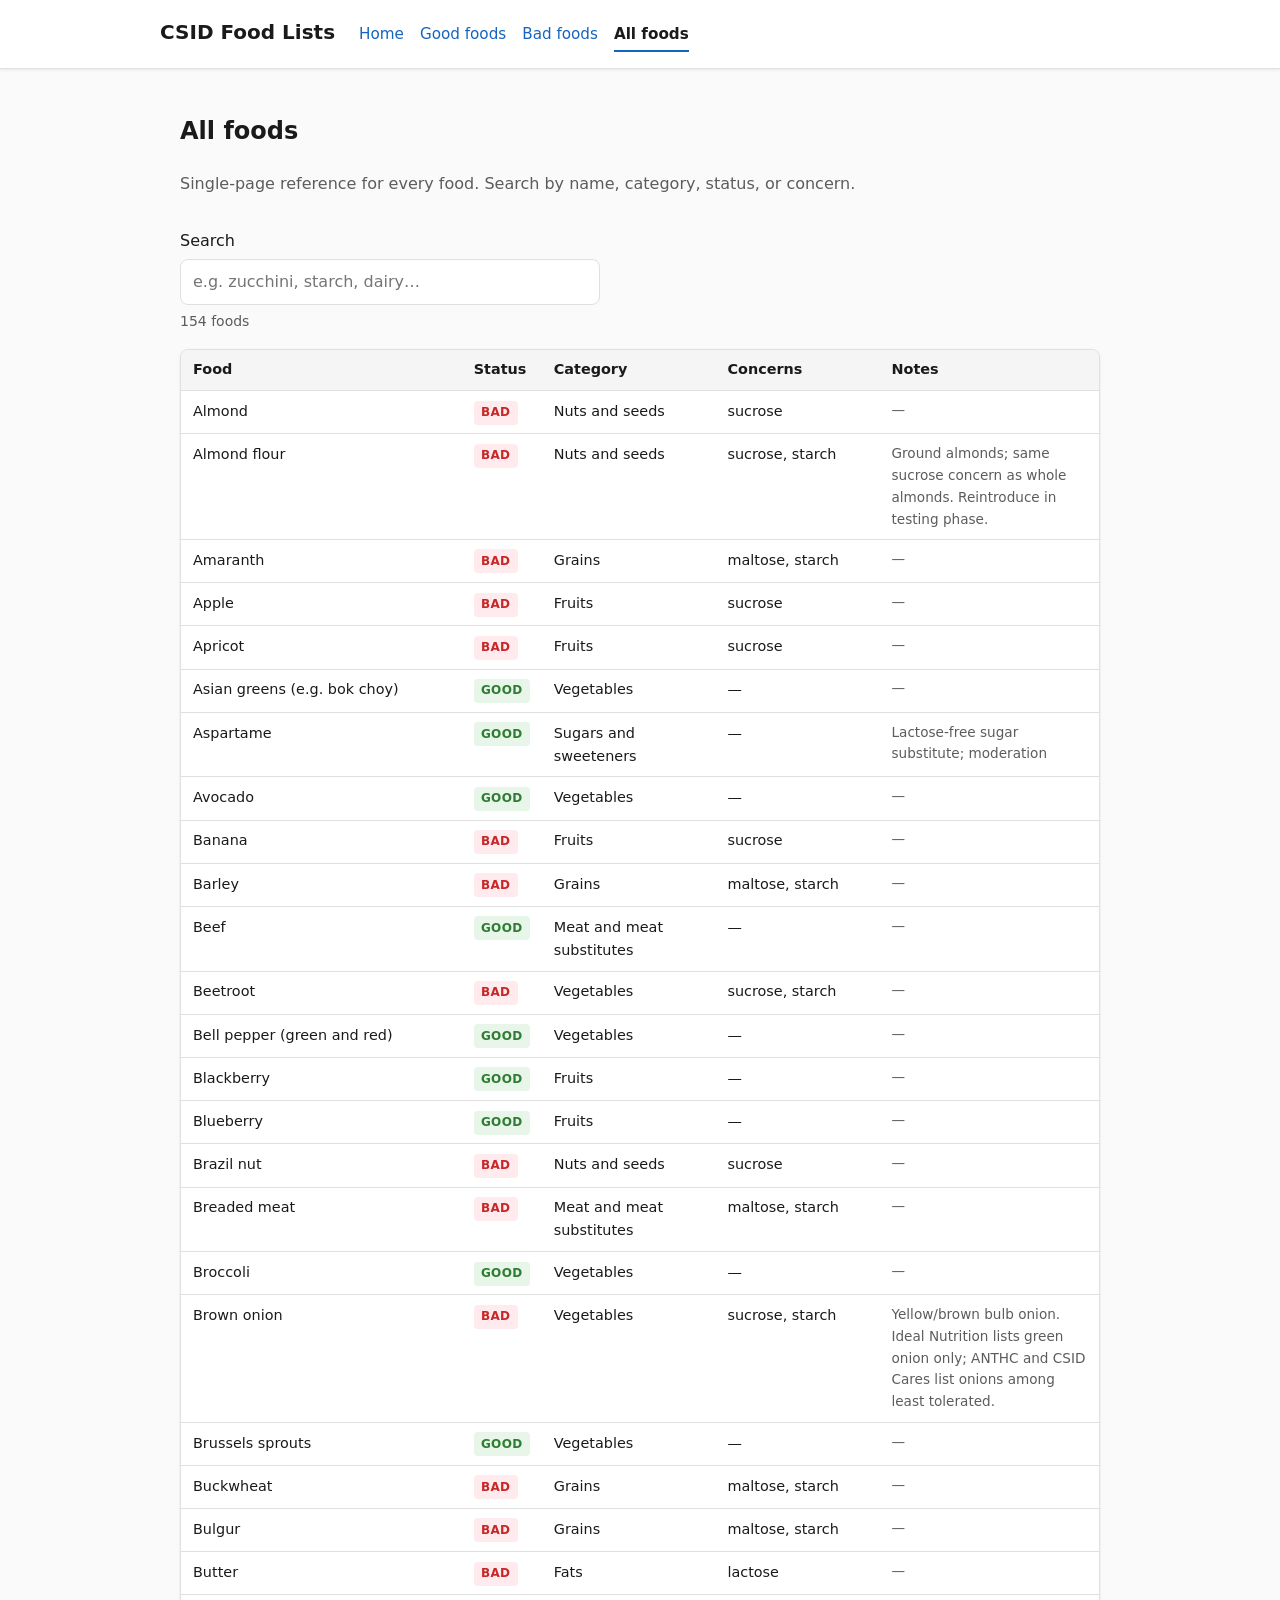
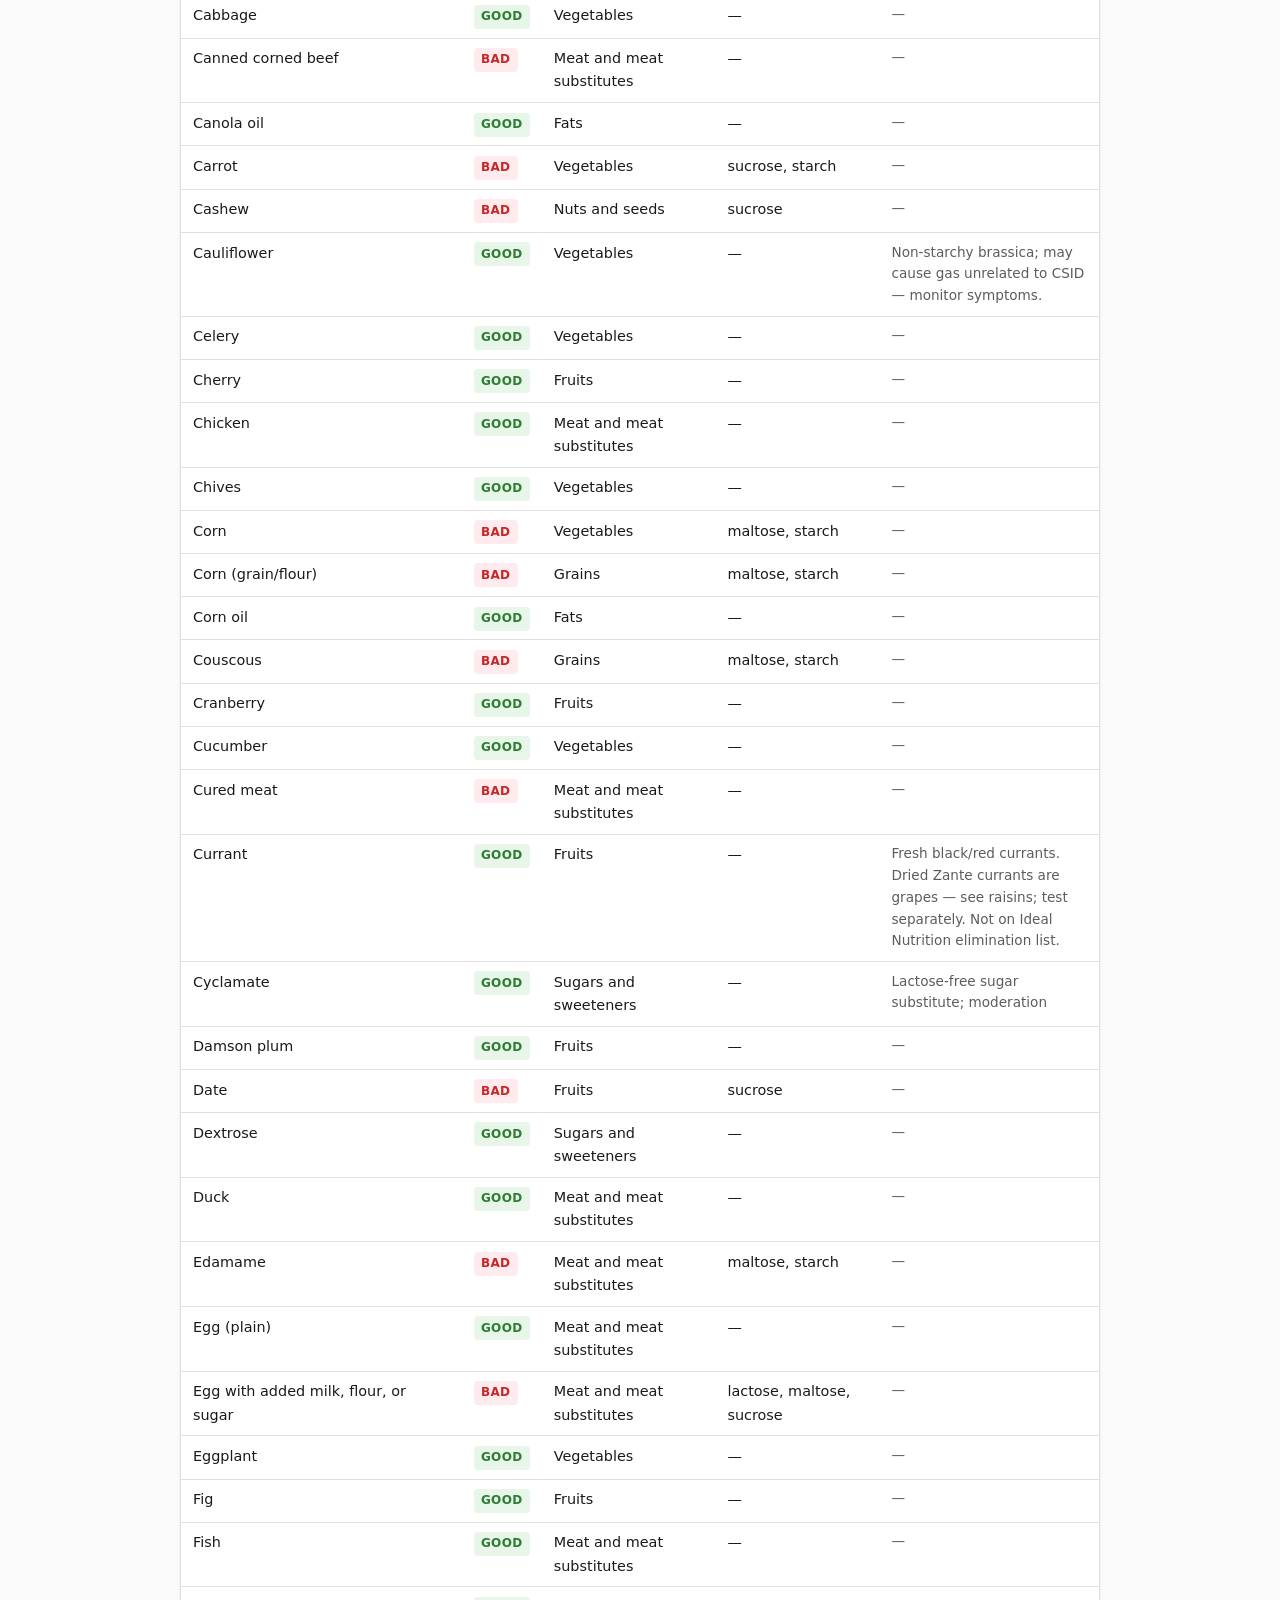
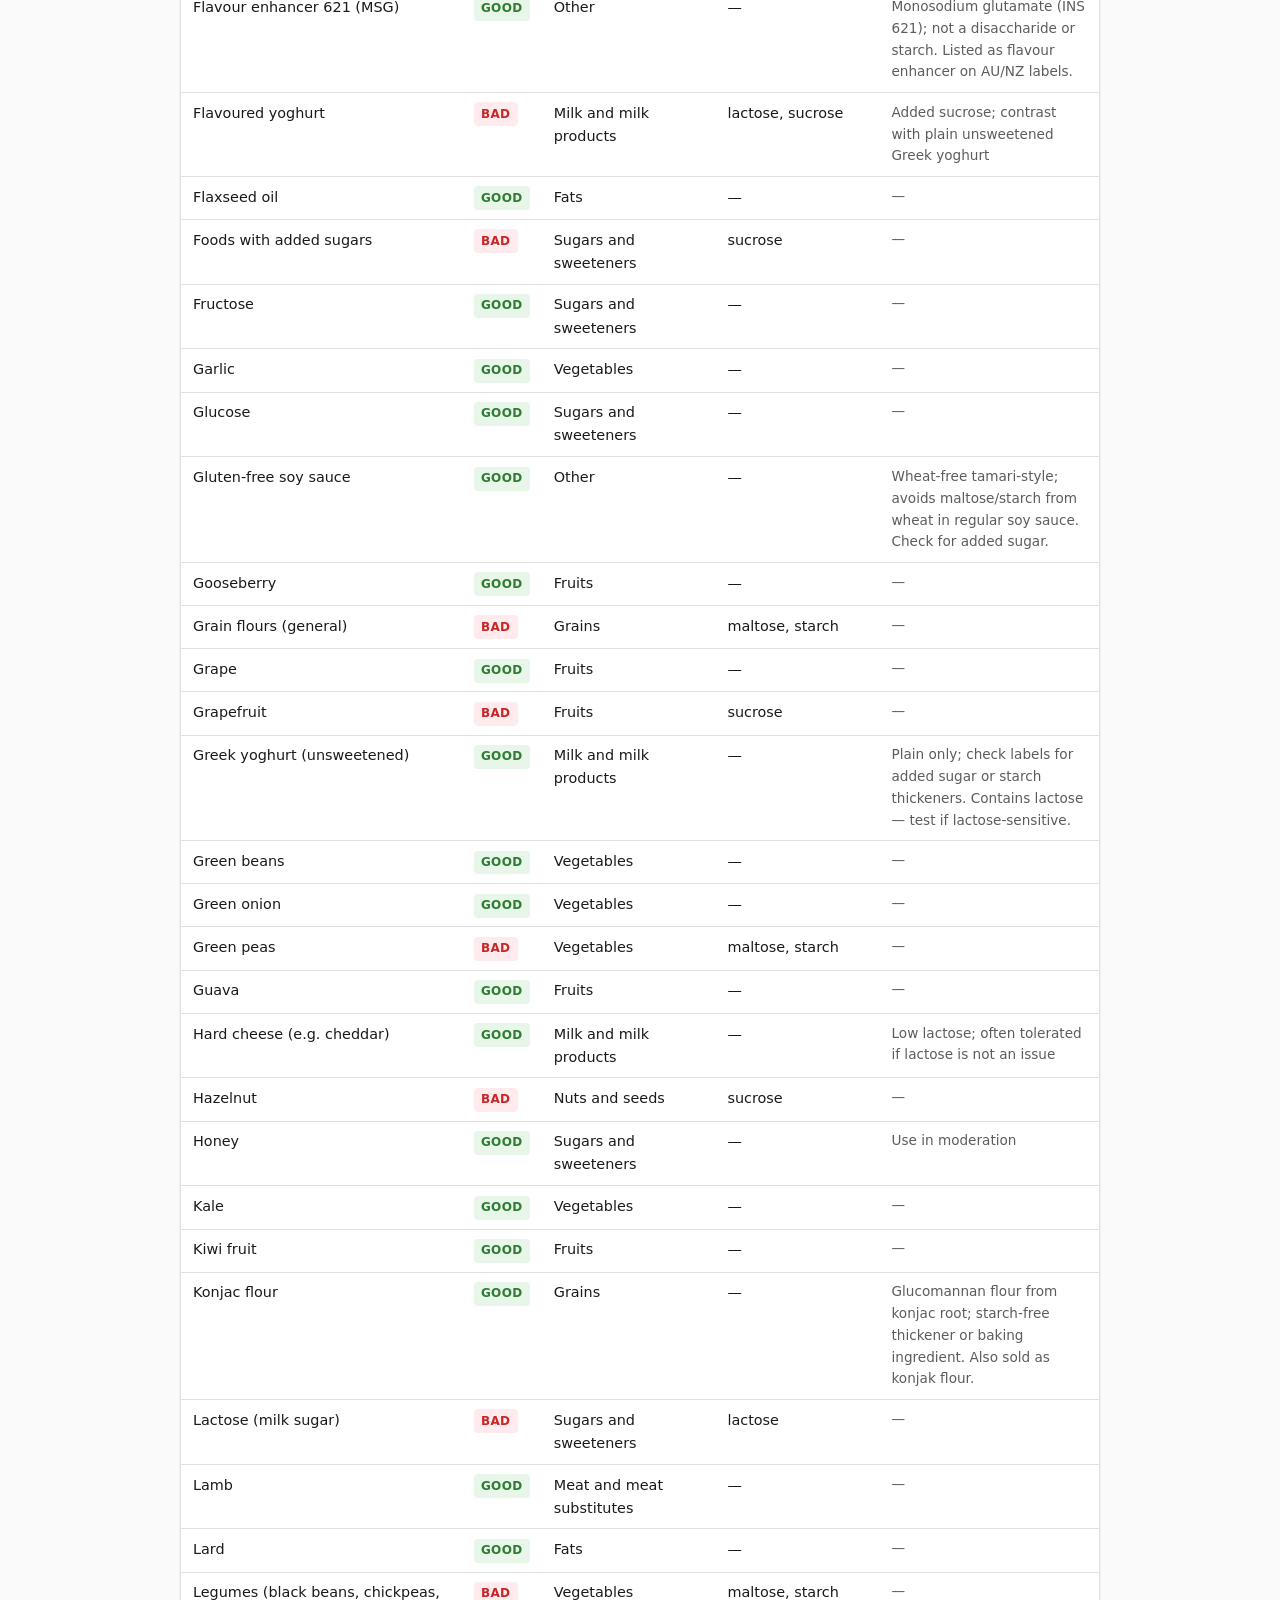
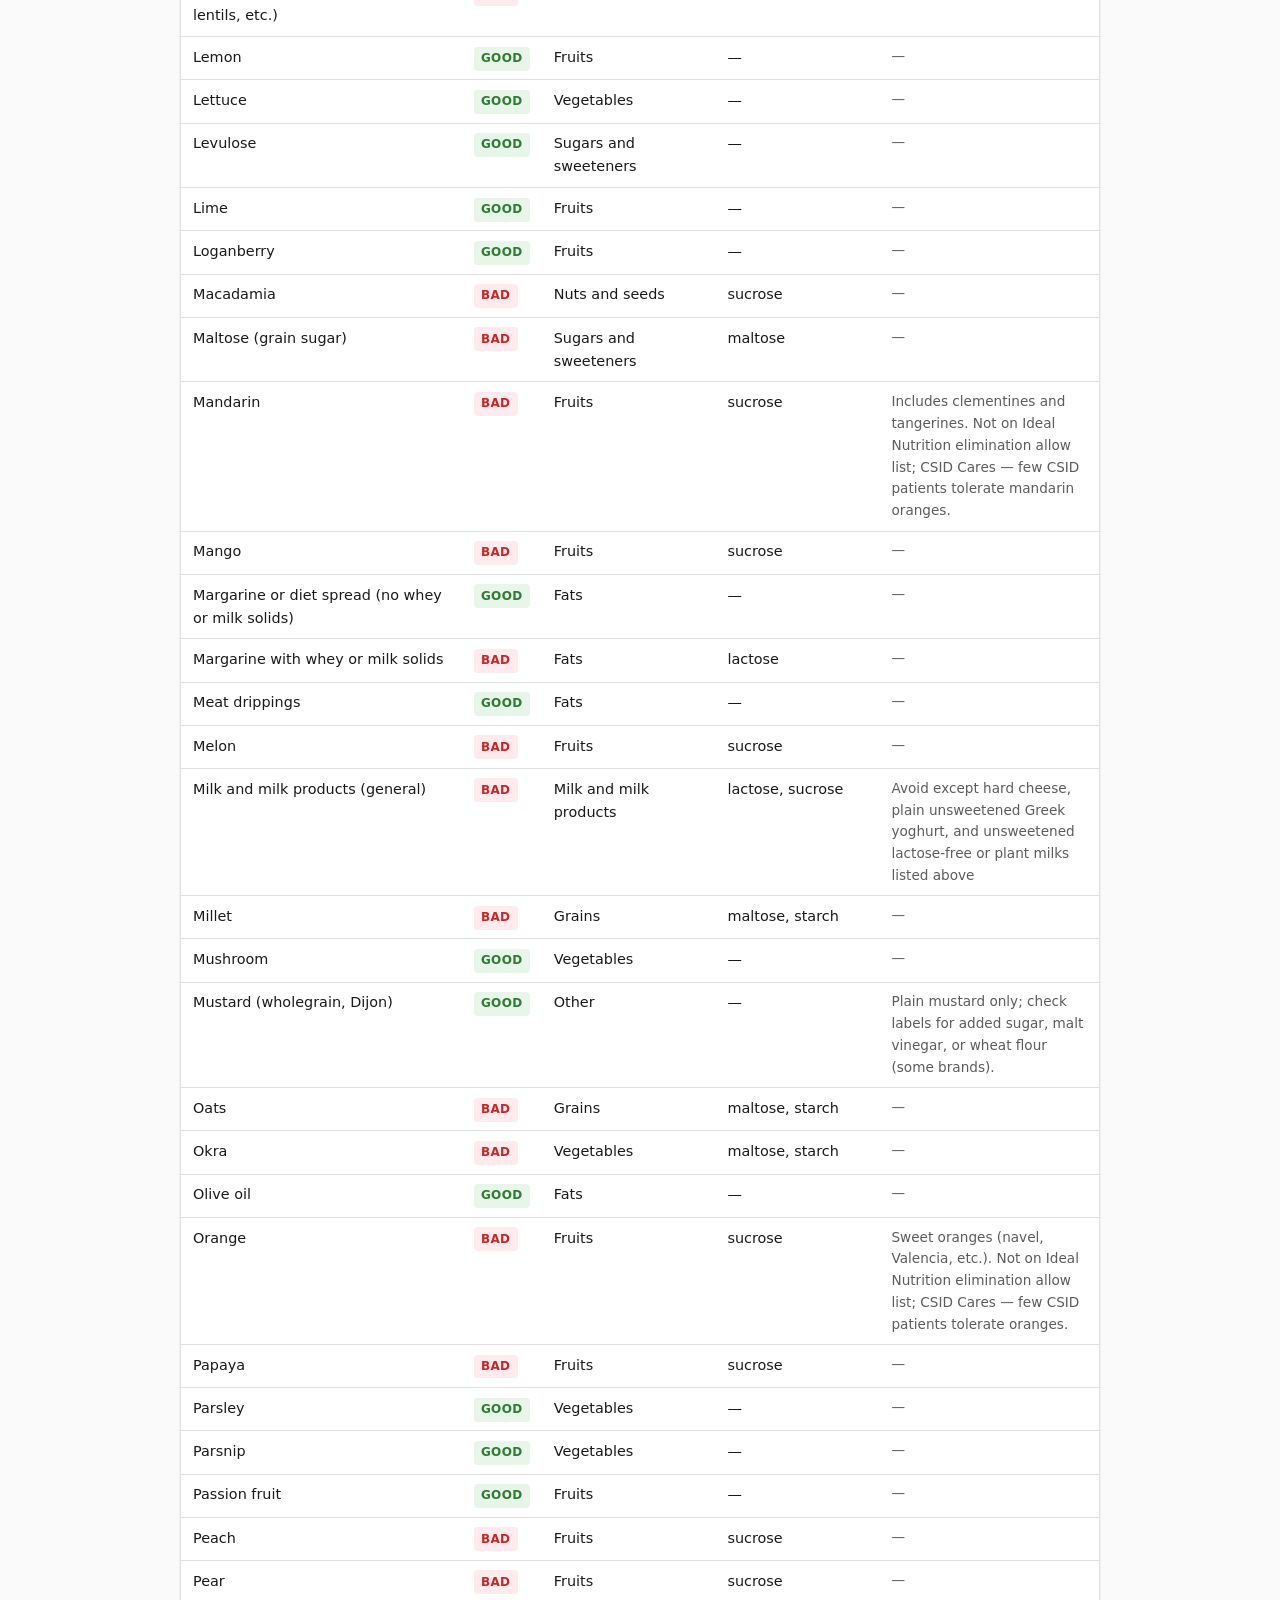
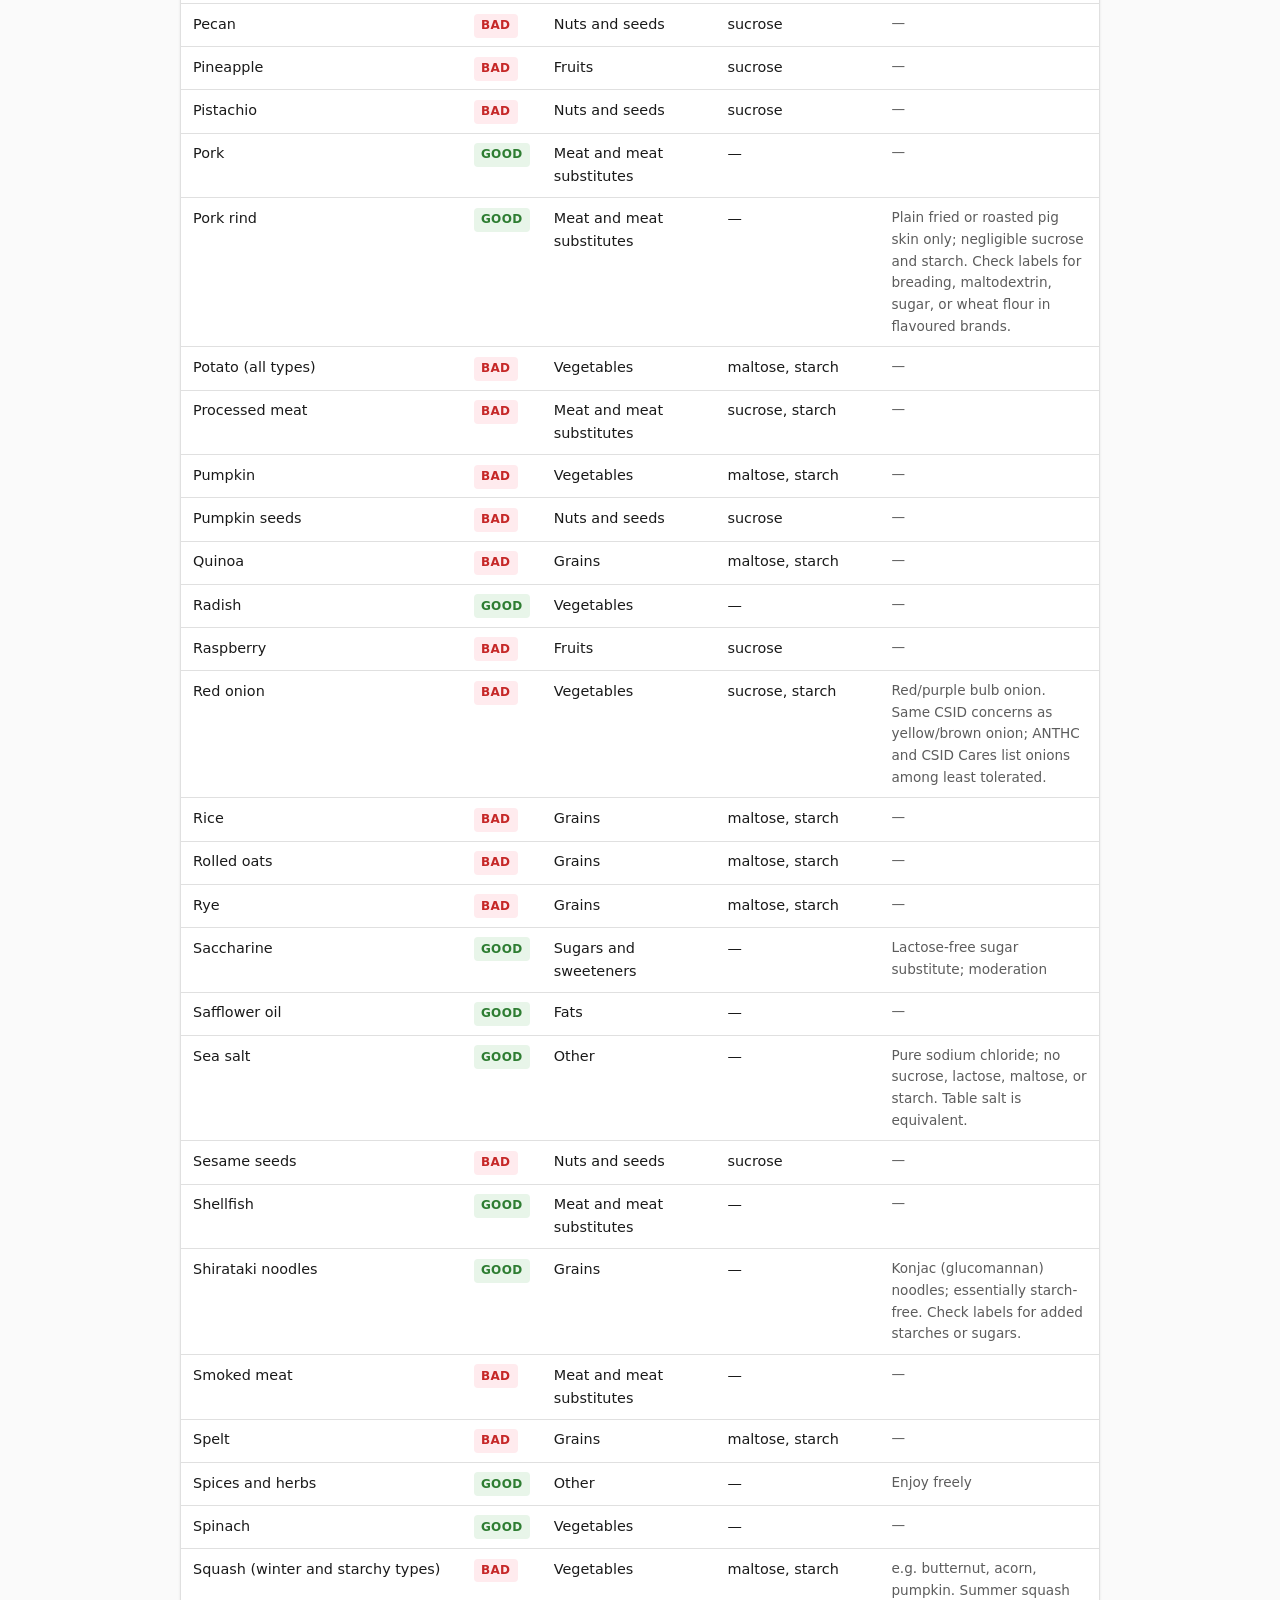
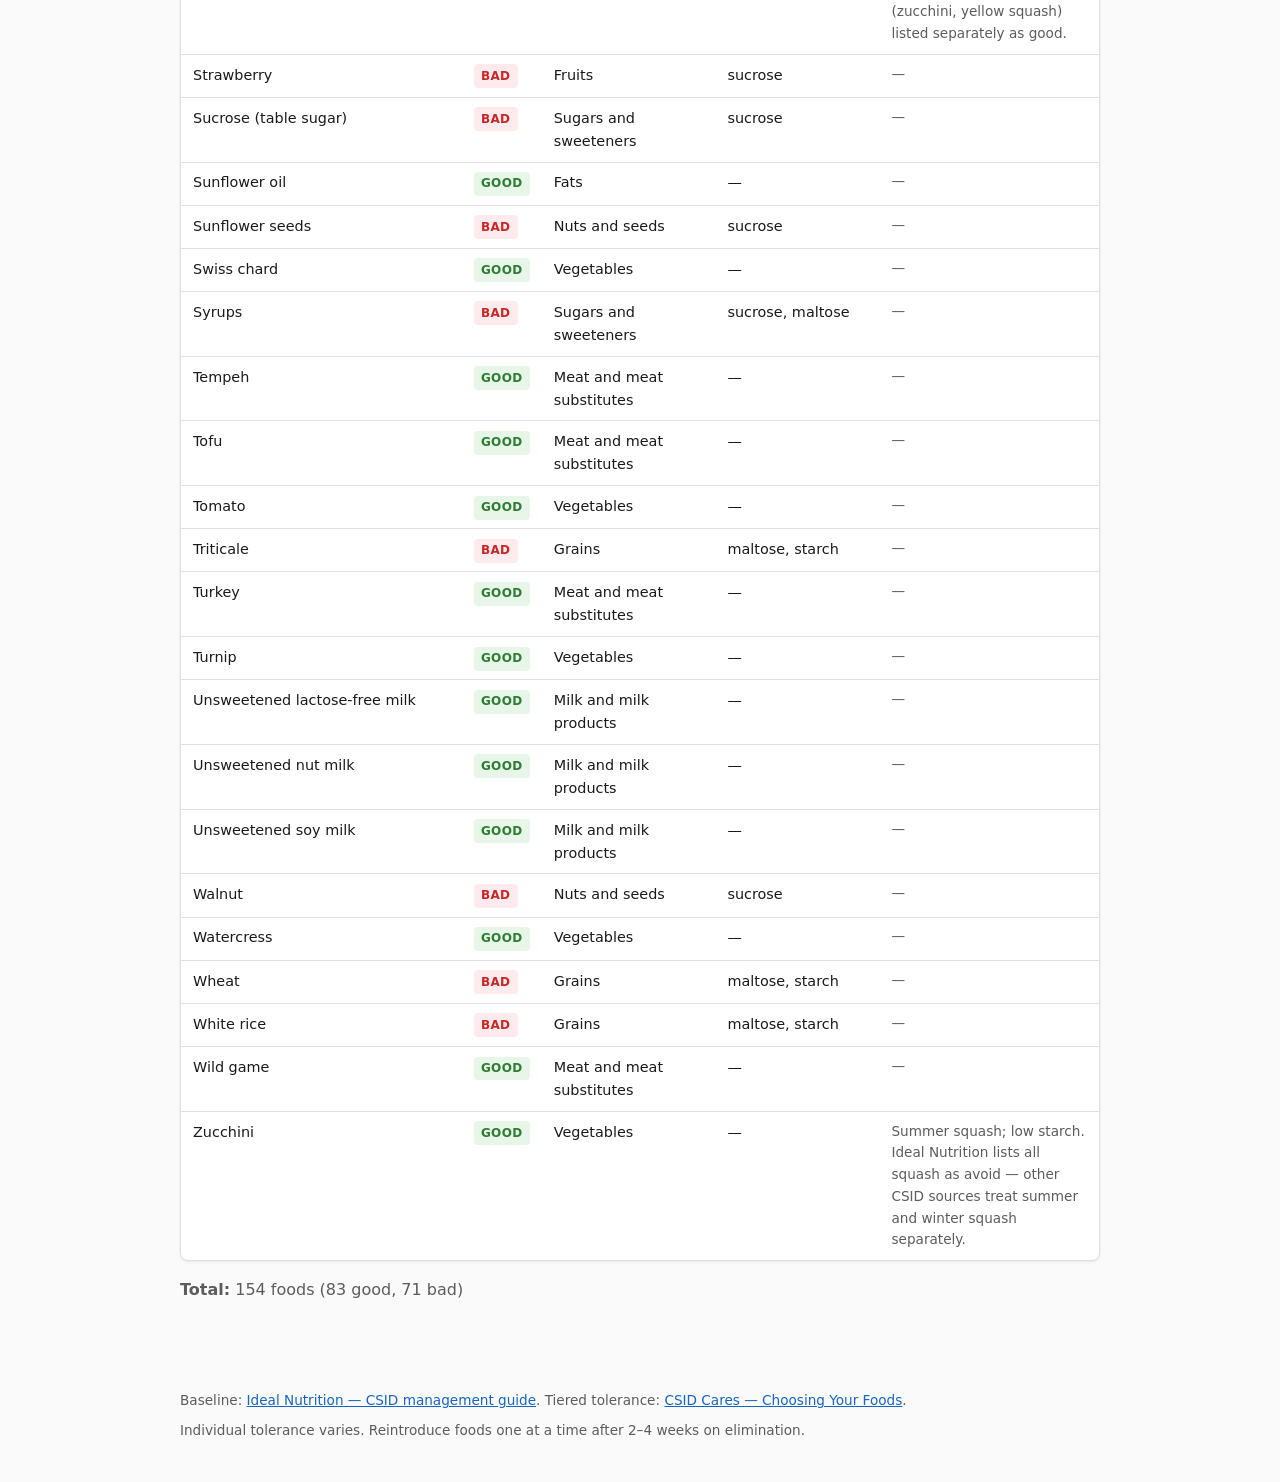
==== docs/all-foods.html @ e57009d2 "Added pork rind" ====
<!DOCTYPE html>
<html lang="en">
<head>
  <meta charset="utf-8">
  <meta name="viewport" content="width=device-width, initial-scale=1">
  <title>All foods — CSID Food Lists</title>
  <link rel="stylesheet" href="style.css">
</head>
<body>
  <header>
    <div class="wrap">
      <h1><a href="index.html">CSID Food Lists</a></h1>
      <nav>
        <a href="index.html">Home</a>
        <a href="good.html">Good foods</a>
        <a href="bad.html">Bad foods</a>
        <a href="all-foods.html" aria-current="page">All foods</a>
      </nav>
    </div>
  </header>
  <main>
    <h2>All foods</h2>
    <p class="intro">
      Single-page reference for every food. Search by name, category, status, or concern.
    </p>
    <div class="search-bar">
      <label for="food-search">Search</label>
      <input type="search" id="food-search" placeholder="e.g. zucchini, starch, dairy…" autocomplete="off">
      <p class="search-meta" id="search-count">154 foods</p>
    </div>
    <div class="table-wrap">
      <table id="foods-table">
        <thead>
          <tr>
            <th>Food</th>
            <th>Status</th>
            <th>Category</th>
            <th>Concerns</th>
            <th>Notes</th>
          </tr>
        </thead>
        <tbody>
        <tr data-status="bad">
          <td>Almond</td>
          <td><span class="badge bad">Bad</span></td>
          <td>Nuts and seeds</td>
          <td>sucrose</td>
          <td class="notes">—</td>
        </tr>
        <tr data-status="bad">
          <td>Almond flour</td>
          <td><span class="badge bad">Bad</span></td>
          <td>Nuts and seeds</td>
          <td>sucrose, starch</td>
          <td class="notes">Ground almonds; same sucrose concern as whole almonds. Reintroduce in testing phase.</td>
        </tr>
        <tr data-status="bad">
          <td>Amaranth</td>
          <td><span class="badge bad">Bad</span></td>
          <td>Grains</td>
          <td>maltose, starch</td>
          <td class="notes">—</td>
        </tr>
        <tr data-status="bad">
          <td>Apple</td>
          <td><span class="badge bad">Bad</span></td>
          <td>Fruits</td>
          <td>sucrose</td>
          <td class="notes">—</td>
        </tr>
        <tr data-status="bad">
          <td>Apricot</td>
          <td><span class="badge bad">Bad</span></td>
          <td>Fruits</td>
          <td>sucrose</td>
          <td class="notes">—</td>
        </tr>
        <tr data-status="good">
          <td>Asian greens (e.g. bok choy)</td>
          <td><span class="badge good">Good</span></td>
          <td>Vegetables</td>
          <td>—</td>
          <td class="notes">—</td>
        </tr>
        <tr data-status="good">
          <td>Aspartame</td>
          <td><span class="badge good">Good</span></td>
          <td>Sugars and sweeteners</td>
          <td>—</td>
          <td class="notes">Lactose-free sugar substitute; moderation</td>
        </tr>
        <tr data-status="good">
          <td>Avocado</td>
          <td><span class="badge good">Good</span></td>
          <td>Vegetables</td>
          <td>—</td>
          <td class="notes">—</td>
        </tr>
        <tr data-status="bad">
          <td>Banana</td>
          <td><span class="badge bad">Bad</span></td>
          <td>Fruits</td>
          <td>sucrose</td>
          <td class="notes">—</td>
        </tr>
        <tr data-status="bad">
          <td>Barley</td>
          <td><span class="badge bad">Bad</span></td>
          <td>Grains</td>
          <td>maltose, starch</td>
          <td class="notes">—</td>
        </tr>
        <tr data-status="good">
          <td>Beef</td>
          <td><span class="badge good">Good</span></td>
          <td>Meat and meat substitutes</td>
          <td>—</td>
          <td class="notes">—</td>
        </tr>
        <tr data-status="bad">
          <td>Beetroot</td>
          <td><span class="badge bad">Bad</span></td>
          <td>Vegetables</td>
          <td>sucrose, starch</td>
          <td class="notes">—</td>
        </tr>
        <tr data-status="good">
          <td>Bell pepper (green and red)</td>
          <td><span class="badge good">Good</span></td>
          <td>Vegetables</td>
          <td>—</td>
          <td class="notes">—</td>
        </tr>
        <tr data-status="good">
          <td>Blackberry</td>
          <td><span class="badge good">Good</span></td>
          <td>Fruits</td>
          <td>—</td>
          <td class="notes">—</td>
        </tr>
        <tr data-status="good">
          <td>Blueberry</td>
          <td><span class="badge good">Good</span></td>
          <td>Fruits</td>
          <td>—</td>
          <td class="notes">—</td>
        </tr>
        <tr data-status="bad">
          <td>Brazil nut</td>
          <td><span class="badge bad">Bad</span></td>
          <td>Nuts and seeds</td>
          <td>sucrose</td>
          <td class="notes">—</td>
        </tr>
        <tr data-status="bad">
          <td>Breaded meat</td>
          <td><span class="badge bad">Bad</span></td>
          <td>Meat and meat substitutes</td>
          <td>maltose, starch</td>
          <td class="notes">—</td>
        </tr>
        <tr data-status="good">
          <td>Broccoli</td>
          <td><span class="badge good">Good</span></td>
          <td>Vegetables</td>
          <td>—</td>
          <td class="notes">—</td>
        </tr>
        <tr data-status="bad">
          <td>Brown onion</td>
          <td><span class="badge bad">Bad</span></td>
          <td>Vegetables</td>
          <td>sucrose, starch</td>
          <td class="notes">Yellow/brown bulb onion. Ideal Nutrition lists green onion only; ANTHC and CSID Cares list onions among least tolerated.</td>
        </tr>
        <tr data-status="good">
          <td>Brussels sprouts</td>
          <td><span class="badge good">Good</span></td>
          <td>Vegetables</td>
          <td>—</td>
          <td class="notes">—</td>
        </tr>
        <tr data-status="bad">
          <td>Buckwheat</td>
          <td><span class="badge bad">Bad</span></td>
          <td>Grains</td>
          <td>maltose, starch</td>
          <td class="notes">—</td>
        </tr>
        <tr data-status="bad">
          <td>Bulgur</td>
          <td><span class="badge bad">Bad</span></td>
          <td>Grains</td>
          <td>maltose, starch</td>
          <td class="notes">—</td>
        </tr>
        <tr data-status="bad">
          <td>Butter</td>
          <td><span class="badge bad">Bad</span></td>
          <td>Fats</td>
          <td>lactose</td>
          <td class="notes">—</td>
        </tr>
        <tr data-status="good">
          <td>Cabbage</td>
          <td><span class="badge good">Good</span></td>
          <td>Vegetables</td>
          <td>—</td>
          <td class="notes">—</td>
        </tr>
        <tr data-status="bad">
          <td>Canned corned beef</td>
          <td><span class="badge bad">Bad</span></td>
          <td>Meat and meat substitutes</td>
          <td>—</td>
          <td class="notes">—</td>
        </tr>
        <tr data-status="good">
          <td>Canola oil</td>
          <td><span class="badge good">Good</span></td>
          <td>Fats</td>
          <td>—</td>
          <td class="notes">—</td>
        </tr>
        <tr data-status="bad">
          <td>Carrot</td>
          <td><span class="badge bad">Bad</span></td>
          <td>Vegetables</td>
          <td>sucrose, starch</td>
          <td class="notes">—</td>
        </tr>
        <tr data-status="bad">
          <td>Cashew</td>
          <td><span class="badge bad">Bad</span></td>
          <td>Nuts and seeds</td>
          <td>sucrose</td>
          <td class="notes">—</td>
        </tr>
        <tr data-status="good">
          <td>Cauliflower</td>
          <td><span class="badge good">Good</span></td>
          <td>Vegetables</td>
          <td>—</td>
          <td class="notes">Non-starchy brassica; may cause gas unrelated to CSID — monitor symptoms.</td>
        </tr>
        <tr data-status="good">
          <td>Celery</td>
          <td><span class="badge good">Good</span></td>
          <td>Vegetables</td>
          <td>—</td>
          <td class="notes">—</td>
        </tr>
        <tr data-status="good">
          <td>Cherry</td>
          <td><span class="badge good">Good</span></td>
          <td>Fruits</td>
          <td>—</td>
          <td class="notes">—</td>
        </tr>
        <tr data-status="good">
          <td>Chicken</td>
          <td><span class="badge good">Good</span></td>
          <td>Meat and meat substitutes</td>
          <td>—</td>
          <td class="notes">—</td>
        </tr>
        <tr data-status="good">
          <td>Chives</td>
          <td><span class="badge good">Good</span></td>
          <td>Vegetables</td>
          <td>—</td>
          <td class="notes">—</td>
        </tr>
        <tr data-status="bad">
          <td>Corn</td>
          <td><span class="badge bad">Bad</span></td>
          <td>Vegetables</td>
          <td>maltose, starch</td>
          <td class="notes">—</td>
        </tr>
        <tr data-status="bad">
          <td>Corn (grain/flour)</td>
          <td><span class="badge bad">Bad</span></td>
          <td>Grains</td>
          <td>maltose, starch</td>
          <td class="notes">—</td>
        </tr>
        <tr data-status="good">
          <td>Corn oil</td>
          <td><span class="badge good">Good</span></td>
          <td>Fats</td>
          <td>—</td>
          <td class="notes">—</td>
        </tr>
        <tr data-status="bad">
          <td>Couscous</td>
          <td><span class="badge bad">Bad</span></td>
          <td>Grains</td>
          <td>maltose, starch</td>
          <td class="notes">—</td>
        </tr>
        <tr data-status="good">
          <td>Cranberry</td>
          <td><span class="badge good">Good</span></td>
          <td>Fruits</td>
          <td>—</td>
          <td class="notes">—</td>
        </tr>
        <tr data-status="good">
          <td>Cucumber</td>
          <td><span class="badge good">Good</span></td>
          <td>Vegetables</td>
          <td>—</td>
          <td class="notes">—</td>
        </tr>
        <tr data-status="bad">
          <td>Cured meat</td>
          <td><span class="badge bad">Bad</span></td>
          <td>Meat and meat substitutes</td>
          <td>—</td>
          <td class="notes">—</td>
        </tr>
        <tr data-status="good">
          <td>Currant</td>
          <td><span class="badge good">Good</span></td>
          <td>Fruits</td>
          <td>—</td>
          <td class="notes">Fresh black/red currants. Dried Zante currants are grapes — see raisins; test separately. Not on Ideal Nutrition elimination list.</td>
        </tr>
        <tr data-status="good">
          <td>Cyclamate</td>
          <td><span class="badge good">Good</span></td>
          <td>Sugars and sweeteners</td>
          <td>—</td>
          <td class="notes">Lactose-free sugar substitute; moderation</td>
        </tr>
        <tr data-status="good">
          <td>Damson plum</td>
          <td><span class="badge good">Good</span></td>
          <td>Fruits</td>
          <td>—</td>
          <td class="notes">—</td>
        </tr>
        <tr data-status="bad">
          <td>Date</td>
          <td><span class="badge bad">Bad</span></td>
          <td>Fruits</td>
          <td>sucrose</td>
          <td class="notes">—</td>
        </tr>
        <tr data-status="good">
          <td>Dextrose</td>
          <td><span class="badge good">Good</span></td>
          <td>Sugars and sweeteners</td>
          <td>—</td>
          <td class="notes">—</td>
        </tr>
        <tr data-status="good">
          <td>Duck</td>
          <td><span class="badge good">Good</span></td>
          <td>Meat and meat substitutes</td>
          <td>—</td>
          <td class="notes">—</td>
        </tr>
        <tr data-status="bad">
          <td>Edamame</td>
          <td><span class="badge bad">Bad</span></td>
          <td>Meat and meat substitutes</td>
          <td>maltose, starch</td>
          <td class="notes">—</td>
        </tr>
        <tr data-status="good">
          <td>Egg (plain)</td>
          <td><span class="badge good">Good</span></td>
          <td>Meat and meat substitutes</td>
          <td>—</td>
          <td class="notes">—</td>
        </tr>
        <tr data-status="bad">
          <td>Egg with added milk, flour, or sugar</td>
          <td><span class="badge bad">Bad</span></td>
          <td>Meat and meat substitutes</td>
          <td>lactose, maltose, sucrose</td>
          <td class="notes">—</td>
        </tr>
        <tr data-status="good">
          <td>Eggplant</td>
          <td><span class="badge good">Good</span></td>
          <td>Vegetables</td>
          <td>—</td>
          <td class="notes">—</td>
        </tr>
        <tr data-status="good">
          <td>Fig</td>
          <td><span class="badge good">Good</span></td>
          <td>Fruits</td>
          <td>—</td>
          <td class="notes">—</td>
        </tr>
        <tr data-status="good">
          <td>Fish</td>
          <td><span class="badge good">Good</span></td>
          <td>Meat and meat substitutes</td>
          <td>—</td>
          <td class="notes">—</td>
        </tr>
        <tr data-status="good">
          <td>Flavour enhancer 621 (MSG)</td>
          <td><span class="badge good">Good</span></td>
          <td>Other</td>
          <td>—</td>
          <td class="notes">Monosodium glutamate (INS 621); not a disaccharide or starch. Listed as flavour enhancer on AU/NZ labels.</td>
        </tr>
        <tr data-status="bad">
          <td>Flavoured yoghurt</td>
          <td><span class="badge bad">Bad</span></td>
          <td>Milk and milk products</td>
          <td>lactose, sucrose</td>
          <td class="notes">Added sucrose; contrast with plain unsweetened Greek yoghurt</td>
        </tr>
        <tr data-status="good">
          <td>Flaxseed oil</td>
          <td><span class="badge good">Good</span></td>
          <td>Fats</td>
          <td>—</td>
          <td class="notes">—</td>
        </tr>
        <tr data-status="bad">
          <td>Foods with added sugars</td>
          <td><span class="badge bad">Bad</span></td>
          <td>Sugars and sweeteners</td>
          <td>sucrose</td>
          <td class="notes">—</td>
        </tr>
        <tr data-status="good">
          <td>Fructose</td>
          <td><span class="badge good">Good</span></td>
          <td>Sugars and sweeteners</td>
          <td>—</td>
          <td class="notes">—</td>
        </tr>
        <tr data-status="good">
          <td>Garlic</td>
          <td><span class="badge good">Good</span></td>
          <td>Vegetables</td>
          <td>—</td>
          <td class="notes">—</td>
        </tr>
        <tr data-status="good">
          <td>Glucose</td>
          <td><span class="badge good">Good</span></td>
          <td>Sugars and sweeteners</td>
          <td>—</td>
          <td class="notes">—</td>
        </tr>
        <tr data-status="good">
          <td>Gluten-free soy sauce</td>
          <td><span class="badge good">Good</span></td>
          <td>Other</td>
          <td>—</td>
          <td class="notes">Wheat-free tamari-style; avoids maltose/starch from wheat in regular soy sauce. Check for added sugar.</td>
        </tr>
        <tr data-status="good">
          <td>Gooseberry</td>
          <td><span class="badge good">Good</span></td>
          <td>Fruits</td>
          <td>—</td>
          <td class="notes">—</td>
        </tr>
        <tr data-status="bad">
          <td>Grain flours (general)</td>
          <td><span class="badge bad">Bad</span></td>
          <td>Grains</td>
          <td>maltose, starch</td>
          <td class="notes">—</td>
        </tr>
        <tr data-status="good">
          <td>Grape</td>
          <td><span class="badge good">Good</span></td>
          <td>Fruits</td>
          <td>—</td>
          <td class="notes">—</td>
        </tr>
        <tr data-status="bad">
          <td>Grapefruit</td>
          <td><span class="badge bad">Bad</span></td>
          <td>Fruits</td>
          <td>sucrose</td>
          <td class="notes">—</td>
        </tr>
        <tr data-status="good">
          <td>Greek yoghurt (unsweetened)</td>
          <td><span class="badge good">Good</span></td>
          <td>Milk and milk products</td>
          <td>—</td>
          <td class="notes">Plain only; check labels for added sugar or starch thickeners. Contains lactose — test if lactose-sensitive.</td>
        </tr>
        <tr data-status="good">
          <td>Green beans</td>
          <td><span class="badge good">Good</span></td>
          <td>Vegetables</td>
          <td>—</td>
          <td class="notes">—</td>
        </tr>
        <tr data-status="good">
          <td>Green onion</td>
          <td><span class="badge good">Good</span></td>
          <td>Vegetables</td>
          <td>—</td>
          <td class="notes">—</td>
        </tr>
        <tr data-status="bad">
          <td>Green peas</td>
          <td><span class="badge bad">Bad</span></td>
          <td>Vegetables</td>
          <td>maltose, starch</td>
          <td class="notes">—</td>
        </tr>
        <tr data-status="good">
          <td>Guava</td>
          <td><span class="badge good">Good</span></td>
          <td>Fruits</td>
          <td>—</td>
          <td class="notes">—</td>
        </tr>
        <tr data-status="good">
          <td>Hard cheese (e.g. cheddar)</td>
          <td><span class="badge good">Good</span></td>
          <td>Milk and milk products</td>
          <td>—</td>
          <td class="notes">Low lactose; often tolerated if lactose is not an issue</td>
        </tr>
        <tr data-status="bad">
          <td>Hazelnut</td>
          <td><span class="badge bad">Bad</span></td>
          <td>Nuts and seeds</td>
          <td>sucrose</td>
          <td class="notes">—</td>
        </tr>
        <tr data-status="good">
          <td>Honey</td>
          <td><span class="badge good">Good</span></td>
          <td>Sugars and sweeteners</td>
          <td>—</td>
          <td class="notes">Use in moderation</td>
        </tr>
        <tr data-status="good">
          <td>Kale</td>
          <td><span class="badge good">Good</span></td>
          <td>Vegetables</td>
          <td>—</td>
          <td class="notes">—</td>
        </tr>
        <tr data-status="good">
          <td>Kiwi fruit</td>
          <td><span class="badge good">Good</span></td>
          <td>Fruits</td>
          <td>—</td>
          <td class="notes">—</td>
        </tr>
        <tr data-status="good">
          <td>Konjac flour</td>
          <td><span class="badge good">Good</span></td>
          <td>Grains</td>
          <td>—</td>
          <td class="notes">Glucomannan flour from konjac root; starch-free thickener or baking ingredient. Also sold as konjak flour.</td>
        </tr>
        <tr data-status="bad">
          <td>Lactose (milk sugar)</td>
          <td><span class="badge bad">Bad</span></td>
          <td>Sugars and sweeteners</td>
          <td>lactose</td>
          <td class="notes">—</td>
        </tr>
        <tr data-status="good">
          <td>Lamb</td>
          <td><span class="badge good">Good</span></td>
          <td>Meat and meat substitutes</td>
          <td>—</td>
          <td class="notes">—</td>
        </tr>
        <tr data-status="good">
          <td>Lard</td>
          <td><span class="badge good">Good</span></td>
          <td>Fats</td>
          <td>—</td>
          <td class="notes">—</td>
        </tr>
        <tr data-status="bad">
          <td>Legumes (black beans, chickpeas, lentils, etc.)</td>
          <td><span class="badge bad">Bad</span></td>
          <td>Vegetables</td>
          <td>maltose, starch</td>
          <td class="notes">—</td>
        </tr>
        <tr data-status="good">
          <td>Lemon</td>
          <td><span class="badge good">Good</span></td>
          <td>Fruits</td>
          <td>—</td>
          <td class="notes">—</td>
        </tr>
        <tr data-status="good">
          <td>Lettuce</td>
          <td><span class="badge good">Good</span></td>
          <td>Vegetables</td>
          <td>—</td>
          <td class="notes">—</td>
        </tr>
        <tr data-status="good">
          <td>Levulose</td>
          <td><span class="badge good">Good</span></td>
          <td>Sugars and sweeteners</td>
          <td>—</td>
          <td class="notes">—</td>
        </tr>
        <tr data-status="good">
          <td>Lime</td>
          <td><span class="badge good">Good</span></td>
          <td>Fruits</td>
          <td>—</td>
          <td class="notes">—</td>
        </tr>
        <tr data-status="good">
          <td>Loganberry</td>
          <td><span class="badge good">Good</span></td>
          <td>Fruits</td>
          <td>—</td>
          <td class="notes">—</td>
        </tr>
        <tr data-status="bad">
          <td>Macadamia</td>
          <td><span class="badge bad">Bad</span></td>
          <td>Nuts and seeds</td>
          <td>sucrose</td>
          <td class="notes">—</td>
        </tr>
        <tr data-status="bad">
          <td>Maltose (grain sugar)</td>
          <td><span class="badge bad">Bad</span></td>
          <td>Sugars and sweeteners</td>
          <td>maltose</td>
          <td class="notes">—</td>
        </tr>
        <tr data-status="bad">
          <td>Mandarin</td>
          <td><span class="badge bad">Bad</span></td>
          <td>Fruits</td>
          <td>sucrose</td>
          <td class="notes">Includes clementines and tangerines. Not on Ideal Nutrition elimination allow list; CSID Cares — few CSID patients tolerate mandarin oranges.</td>
        </tr>
        <tr data-status="bad">
          <td>Mango</td>
          <td><span class="badge bad">Bad</span></td>
          <td>Fruits</td>
          <td>sucrose</td>
          <td class="notes">—</td>
        </tr>
        <tr data-status="good">
          <td>Margarine or diet spread (no whey or milk solids)</td>
          <td><span class="badge good">Good</span></td>
          <td>Fats</td>
          <td>—</td>
          <td class="notes">—</td>
        </tr>
        <tr data-status="bad">
          <td>Margarine with whey or milk solids</td>
          <td><span class="badge bad">Bad</span></td>
          <td>Fats</td>
          <td>lactose</td>
          <td class="notes">—</td>
        </tr>
        <tr data-status="good">
          <td>Meat drippings</td>
          <td><span class="badge good">Good</span></td>
          <td>Fats</td>
          <td>—</td>
          <td class="notes">—</td>
        </tr>
        <tr data-status="bad">
          <td>Melon</td>
          <td><span class="badge bad">Bad</span></td>
          <td>Fruits</td>
          <td>sucrose</td>
          <td class="notes">—</td>
        </tr>
        <tr data-status="bad">
          <td>Milk and milk products (general)</td>
          <td><span class="badge bad">Bad</span></td>
          <td>Milk and milk products</td>
          <td>lactose, sucrose</td>
          <td class="notes">Avoid except hard cheese, plain unsweetened Greek yoghurt, and unsweetened lactose-free or plant milks listed above</td>
        </tr>
        <tr data-status="bad">
          <td>Millet</td>
          <td><span class="badge bad">Bad</span></td>
          <td>Grains</td>
          <td>maltose, starch</td>
          <td class="notes">—</td>
        </tr>
        <tr data-status="good">
          <td>Mushroom</td>
          <td><span class="badge good">Good</span></td>
          <td>Vegetables</td>
          <td>—</td>
          <td class="notes">—</td>
        </tr>
        <tr data-status="good">
          <td>Mustard (wholegrain, Dijon)</td>
          <td><span class="badge good">Good</span></td>
          <td>Other</td>
          <td>—</td>
          <td class="notes">Plain mustard only; check labels for added sugar, malt vinegar, or wheat flour (some brands).</td>
        </tr>
        <tr data-status="bad">
          <td>Oats</td>
          <td><span class="badge bad">Bad</span></td>
          <td>Grains</td>
          <td>maltose, starch</td>
          <td class="notes">—</td>
        </tr>
        <tr data-status="bad">
          <td>Okra</td>
          <td><span class="badge bad">Bad</span></td>
          <td>Vegetables</td>
          <td>maltose, starch</td>
          <td class="notes">—</td>
        </tr>
        <tr data-status="good">
          <td>Olive oil</td>
          <td><span class="badge good">Good</span></td>
          <td>Fats</td>
          <td>—</td>
          <td class="notes">—</td>
        </tr>
        <tr data-status="bad">
          <td>Orange</td>
          <td><span class="badge bad">Bad</span></td>
          <td>Fruits</td>
          <td>sucrose</td>
          <td class="notes">Sweet oranges (navel, Valencia, etc.). Not on Ideal Nutrition elimination allow list; CSID Cares — few CSID patients tolerate oranges.</td>
        </tr>
        <tr data-status="bad">
          <td>Papaya</td>
          <td><span class="badge bad">Bad</span></td>
          <td>Fruits</td>
          <td>sucrose</td>
          <td class="notes">—</td>
        </tr>
        <tr data-status="good">
          <td>Parsley</td>
          <td><span class="badge good">Good</span></td>
          <td>Vegetables</td>
          <td>—</td>
          <td class="notes">—</td>
        </tr>
        <tr data-status="good">
          <td>Parsnip</td>
          <td><span class="badge good">Good</span></td>
          <td>Vegetables</td>
          <td>—</td>
          <td class="notes">—</td>
        </tr>
        <tr data-status="good">
          <td>Passion fruit</td>
          <td><span class="badge good">Good</span></td>
          <td>Fruits</td>
          <td>—</td>
          <td class="notes">—</td>
        </tr>
        <tr data-status="bad">
          <td>Peach</td>
          <td><span class="badge bad">Bad</span></td>
          <td>Fruits</td>
          <td>sucrose</td>
          <td class="notes">—</td>
        </tr>
        <tr data-status="bad">
          <td>Pear</td>
          <td><span class="badge bad">Bad</span></td>
          <td>Fruits</td>
          <td>sucrose</td>
          <td class="notes">—</td>
        </tr>
        <tr data-status="bad">
          <td>Pecan</td>
          <td><span class="badge bad">Bad</span></td>
          <td>Nuts and seeds</td>
          <td>sucrose</td>
          <td class="notes">—</td>
        </tr>
        <tr data-status="bad">
          <td>Pineapple</td>
          <td><span class="badge bad">Bad</span></td>
          <td>Fruits</td>
          <td>sucrose</td>
          <td class="notes">—</td>
        </tr>
        <tr data-status="bad">
          <td>Pistachio</td>
          <td><span class="badge bad">Bad</span></td>
          <td>Nuts and seeds</td>
          <td>sucrose</td>
          <td class="notes">—</td>
        </tr>
        <tr data-status="good">
          <td>Pork</td>
          <td><span class="badge good">Good</span></td>
          <td>Meat and meat substitutes</td>
          <td>—</td>
          <td class="notes">—</td>
        </tr>
        <tr data-status="good">
          <td>Pork rind</td>
          <td><span class="badge good">Good</span></td>
          <td>Meat and meat substitutes</td>
          <td>—</td>
          <td class="notes">Plain fried or roasted pig skin only; negligible sucrose and starch. Check labels for breading, maltodextrin, sugar, or wheat flour in flavoured brands.</td>
        </tr>
        <tr data-status="bad">
          <td>Potato (all types)</td>
          <td><span class="badge bad">Bad</span></td>
          <td>Vegetables</td>
          <td>maltose, starch</td>
          <td class="notes">—</td>
        </tr>
        <tr data-status="bad">
          <td>Processed meat</td>
          <td><span class="badge bad">Bad</span></td>
          <td>Meat and meat substitutes</td>
          <td>sucrose, starch</td>
          <td class="notes">—</td>
        </tr>
        <tr data-status="bad">
          <td>Pumpkin</td>
          <td><span class="badge bad">Bad</span></td>
          <td>Vegetables</td>
          <td>maltose, starch</td>
          <td class="notes">—</td>
        </tr>
        <tr data-status="bad">
          <td>Pumpkin seeds</td>
          <td><span class="badge bad">Bad</span></td>
          <td>Nuts and seeds</td>
          <td>sucrose</td>
          <td class="notes">—</td>
        </tr>
        <tr data-status="bad">
          <td>Quinoa</td>
          <td><span class="badge bad">Bad</span></td>
          <td>Grains</td>
          <td>maltose, starch</td>
          <td class="notes">—</td>
        </tr>
        <tr data-status="good">
          <td>Radish</td>
          <td><span class="badge good">Good</span></td>
          <td>Vegetables</td>
          <td>—</td>
          <td class="notes">—</td>
        </tr>
        <tr data-status="bad">
          <td>Raspberry</td>
          <td><span class="badge bad">Bad</span></td>
          <td>Fruits</td>
          <td>sucrose</td>
          <td class="notes">—</td>
        </tr>
        <tr data-status="bad">
          <td>Red onion</td>
          <td><span class="badge bad">Bad</span></td>
          <td>Vegetables</td>
          <td>sucrose, starch</td>
          <td class="notes">Red/purple bulb onion. Same CSID concerns as yellow/brown onion; ANTHC and CSID Cares list onions among least tolerated.</td>
        </tr>
        <tr data-status="bad">
          <td>Rice</td>
          <td><span class="badge bad">Bad</span></td>
          <td>Grains</td>
          <td>maltose, starch</td>
          <td class="notes">—</td>
        </tr>
        <tr data-status="bad">
          <td>Rolled oats</td>
          <td><span class="badge bad">Bad</span></td>
          <td>Grains</td>
          <td>maltose, starch</td>
          <td class="notes">—</td>
        </tr>
        <tr data-status="bad">
          <td>Rye</td>
          <td><span class="badge bad">Bad</span></td>
          <td>Grains</td>
          <td>maltose, starch</td>
          <td class="notes">—</td>
        </tr>
        <tr data-status="good">
          <td>Saccharine</td>
          <td><span class="badge good">Good</span></td>
          <td>Sugars and sweeteners</td>
          <td>—</td>
          <td class="notes">Lactose-free sugar substitute; moderation</td>
        </tr>
        <tr data-status="good">
          <td>Safflower oil</td>
          <td><span class="badge good">Good</span></td>
          <td>Fats</td>
          <td>—</td>
          <td class="notes">—</td>
        </tr>
        <tr data-status="good">
          <td>Sea salt</td>
          <td><span class="badge good">Good</span></td>
          <td>Other</td>
          <td>—</td>
          <td class="notes">Pure sodium chloride; no sucrose, lactose, maltose, or starch. Table salt is equivalent.</td>
        </tr>
        <tr data-status="bad">
          <td>Sesame seeds</td>
          <td><span class="badge bad">Bad</span></td>
          <td>Nuts and seeds</td>
          <td>sucrose</td>
          <td class="notes">—</td>
        </tr>
        <tr data-status="good">
          <td>Shellfish</td>
          <td><span class="badge good">Good</span></td>
          <td>Meat and meat substitutes</td>
          <td>—</td>
          <td class="notes">—</td>
        </tr>
        <tr data-status="good">
          <td>Shirataki noodles</td>
          <td><span class="badge good">Good</span></td>
          <td>Grains</td>
          <td>—</td>
          <td class="notes">Konjac (glucomannan) noodles; essentially starch-free. Check labels for added starches or sugars.</td>
        </tr>
        <tr data-status="bad">
          <td>Smoked meat</td>
          <td><span class="badge bad">Bad</span></td>
          <td>Meat and meat substitutes</td>
          <td>—</td>
          <td class="notes">—</td>
        </tr>
        <tr data-status="bad">
          <td>Spelt</td>
          <td><span class="badge bad">Bad</span></td>
          <td>Grains</td>
          <td>maltose, starch</td>
          <td class="notes">—</td>
        </tr>
        <tr data-status="good">
          <td>Spices and herbs</td>
          <td><span class="badge good">Good</span></td>
          <td>Other</td>
          <td>—</td>
          <td class="notes">Enjoy freely</td>
        </tr>
        <tr data-status="good">
          <td>Spinach</td>
          <td><span class="badge good">Good</span></td>
          <td>Vegetables</td>
          <td>—</td>
          <td class="notes">—</td>
        </tr>
        <tr data-status="bad">
          <td>Squash (winter and starchy types)</td>
          <td><span class="badge bad">Bad</span></td>
          <td>Vegetables</td>
          <td>maltose, starch</td>
          <td class="notes">e.g. butternut, acorn, pumpkin. Summer squash (zucchini, yellow squash) listed separately as good.</td>
        </tr>
        <tr data-status="bad">
          <td>Strawberry</td>
          <td><span class="badge bad">Bad</span></td>
          <td>Fruits</td>
          <td>sucrose</td>
          <td class="notes">—</td>
        </tr>
        <tr data-status="bad">
          <td>Sucrose (table sugar)</td>
          <td><span class="badge bad">Bad</span></td>
          <td>Sugars and sweeteners</td>
          <td>sucrose</td>
          <td class="notes">—</td>
        </tr>
        <tr data-status="good">
          <td>Sunflower oil</td>
          <td><span class="badge good">Good</span></td>
          <td>Fats</td>
          <td>—</td>
          <td class="notes">—</td>
        </tr>
        <tr data-status="bad">
          <td>Sunflower seeds</td>
          <td><span class="badge bad">Bad</span></td>
          <td>Nuts and seeds</td>
          <td>sucrose</td>
          <td class="notes">—</td>
        </tr>
        <tr data-status="good">
          <td>Swiss chard</td>
          <td><span class="badge good">Good</span></td>
          <td>Vegetables</td>
          <td>—</td>
          <td class="notes">—</td>
        </tr>
        <tr data-status="bad">
          <td>Syrups</td>
          <td><span class="badge bad">Bad</span></td>
          <td>Sugars and sweeteners</td>
          <td>sucrose, maltose</td>
          <td class="notes">—</td>
        </tr>
        <tr data-status="good">
          <td>Tempeh</td>
          <td><span class="badge good">Good</span></td>
          <td>Meat and meat substitutes</td>
          <td>—</td>
          <td class="notes">—</td>
        </tr>
        <tr data-status="good">
          <td>Tofu</td>
          <td><span class="badge good">Good</span></td>
          <td>Meat and meat substitutes</td>
          <td>—</td>
          <td class="notes">—</td>
        </tr>
        <tr data-status="good">
          <td>Tomato</td>
          <td><span class="badge good">Good</span></td>
          <td>Vegetables</td>
          <td>—</td>
          <td class="notes">—</td>
        </tr>
        <tr data-status="bad">
          <td>Triticale</td>
          <td><span class="badge bad">Bad</span></td>
          <td>Grains</td>
          <td>maltose, starch</td>
          <td class="notes">—</td>
        </tr>
        <tr data-status="good">
          <td>Turkey</td>
          <td><span class="badge good">Good</span></td>
          <td>Meat and meat substitutes</td>
          <td>—</td>
          <td class="notes">—</td>
        </tr>
        <tr data-status="good">
          <td>Turnip</td>
          <td><span class="badge good">Good</span></td>
          <td>Vegetables</td>
          <td>—</td>
          <td class="notes">—</td>
        </tr>
        <tr data-status="good">
          <td>Unsweetened lactose-free milk</td>
          <td><span class="badge good">Good</span></td>
          <td>Milk and milk products</td>
          <td>—</td>
          <td class="notes">—</td>
        </tr>
        <tr data-status="good">
          <td>Unsweetened nut milk</td>
          <td><span class="badge good">Good</span></td>
          <td>Milk and milk products</td>
          <td>—</td>
          <td class="notes">—</td>
        </tr>
        <tr data-status="good">
          <td>Unsweetened soy milk</td>
          <td><span class="badge good">Good</span></td>
          <td>Milk and milk products</td>
          <td>—</td>
          <td class="notes">—</td>
        </tr>
        <tr data-status="bad">
          <td>Walnut</td>
          <td><span class="badge bad">Bad</span></td>
          <td>Nuts and seeds</td>
          <td>sucrose</td>
          <td class="notes">—</td>
        </tr>
        <tr data-status="good">
          <td>Watercress</td>
          <td><span class="badge good">Good</span></td>
          <td>Vegetables</td>
          <td>—</td>
          <td class="notes">—</td>
        </tr>
        <tr data-status="bad">
          <td>Wheat</td>
          <td><span class="badge bad">Bad</span></td>
          <td>Grains</td>
          <td>maltose, starch</td>
          <td class="notes">—</td>
        </tr>
        <tr data-status="bad">
          <td>White rice</td>
          <td><span class="badge bad">Bad</span></td>
          <td>Grains</td>
          <td>maltose, starch</td>
          <td class="notes">—</td>
        </tr>
        <tr data-status="good">
          <td>Wild game</td>
          <td><span class="badge good">Good</span></td>
          <td>Meat and meat substitutes</td>
          <td>—</td>
          <td class="notes">—</td>
        </tr>
        <tr data-status="good">
          <td>Zucchini</td>
          <td><span class="badge good">Good</span></td>
          <td>Vegetables</td>
          <td>—</td>
          <td class="notes">Summer squash; low starch. Ideal Nutrition lists all squash as avoid — other CSID sources treat summer and winter squash separately.</td>
        </tr>
        </tbody>
      </table>
    </div>
    <p class="intro"><strong>Total:</strong> 154 foods (83 good, 71 bad)</p>

  </main>
  <footer>
    <p>Baseline: <a href="https://www.idealnutrition.com.au/csid-how-to-manage-sucrase-isomaltase-deficiency/">Ideal Nutrition — CSID management guide</a>.
    Tiered tolerance: <a href="https://www.csidcares.org/treatment/diet/">CSID Cares — Choosing Your Foods</a>.</p>
    <p>Individual tolerance varies. Reintroduce foods one at a time after 2–4 weeks on elimination.</p>
  </footer>
  <script src="search.js"></script>
</body>
</html>
---- docs/style.css ----
:root {
  --bg: #fafafa;
  --surface: #fff;
  --text: #1a1a1a;
  --muted: #5c5c5c;
  --border: #e0e0e0;
  --good: #2e7d32;
  --good-bg: #e8f5e9;
  --bad: #c62828;
  --bad-bg: #ffebee;
  --accent: #1565c0;
  --radius: 8px;
  --shadow: 0 1px 3px rgba(0, 0, 0, 0.08);
  --font: system-ui, -apple-system, "Segoe UI", Roboto, sans-serif;
}

*,
*::before,
*::after {
  box-sizing: border-box;
}

body {
  margin: 0;
  font-family: var(--font);
  font-size: 1rem;
  line-height: 1.6;
  color: var(--text);
  background: var(--bg);
}

a {
  color: var(--accent);
}

a:hover {
  text-decoration: none;
}

header {
  background: var(--surface);
  border-bottom: 1px solid var(--border);
  padding: 1rem 1.25rem;
  box-shadow: var(--shadow);
}

header .wrap {
  max-width: 960px;
  margin: 0 auto;
  display: flex;
  flex-wrap: wrap;
  align-items: baseline;
  gap: 0.5rem 1.5rem;
}

header h1 {
  margin: 0;
  font-size: 1.25rem;
  font-weight: 600;
}

header h1 a {
  color: inherit;
  text-decoration: none;
}

nav {
  display: flex;
  flex-wrap: wrap;
  gap: 0.25rem 1rem;
  font-size: 0.95rem;
}

nav a {
  text-decoration: none;
  padding: 0.2rem 0;
}

nav a[aria-current="page"] {
  font-weight: 600;
  color: var(--text);
  border-bottom: 2px solid var(--accent);
}

main {
  max-width: 960px;
  margin: 0 auto;
  padding: 1.5rem 1.25rem 3rem;
}

.intro {
  color: var(--muted);
  margin-bottom: 2rem;
}

.cards {
  display: grid;
  grid-template-columns: repeat(auto-fit, minmax(220px, 1fr));
  gap: 1rem;
  margin: 2rem 0;
}

.card {
  background: var(--surface);
  border: 1px solid var(--border);
  border-radius: var(--radius);
  padding: 1.25rem;
  box-shadow: var(--shadow);
  text-decoration: none;
  color: inherit;
  transition: border-color 0.15s, box-shadow 0.15s;
}

.card:hover {
  border-color: var(--accent);
  box-shadow: 0 2px 8px rgba(0, 0, 0, 0.1);
}

.card h2 {
  margin: 0 0 0.5rem;
  font-size: 1.1rem;
}

.card.good h2 {
  color: var(--good);
}

.card.bad h2 {
  color: var(--bad);
}

.card.all h2 {
  color: var(--accent);
}

.card p {
  margin: 0;
  font-size: 0.9rem;
  color: var(--muted);
}

section.group {
  margin-bottom: 2rem;
}

section.group h2 {
  font-size: 1.1rem;
  margin: 0 0 0.75rem;
  padding-bottom: 0.35rem;
  border-bottom: 2px solid var(--border);
}

ul.foods {
  margin: 0;
  padding-left: 1.25rem;
  columns: 2;
  column-gap: 2rem;
}

@media (max-width: 540px) {
  ul.foods {
    columns: 1;
  }
}

ul.foods li {
  break-inside: avoid;
  margin-bottom: 0.25rem;
}

.badge {
  display: inline-block;
  font-size: 0.75rem;
  font-weight: 600;
  text-transform: uppercase;
  letter-spacing: 0.03em;
  padding: 0.15rem 0.45rem;
  border-radius: 4px;
}

.badge.good {
  background: var(--good-bg);
  color: var(--good);
}

.badge.bad {
  background: var(--bad-bg);
  color: var(--bad);
}

.search-bar {
  margin-bottom: 1rem;
}

.search-bar label {
  display: block;
  font-weight: 500;
  margin-bottom: 0.35rem;
}

.search-bar input {
  width: 100%;
  max-width: 420px;
  padding: 0.55rem 0.75rem;
  font: inherit;
  border: 1px solid var(--border);
  border-radius: var(--radius);
  background: var(--surface);
}

.search-bar input:focus {
  outline: 2px solid var(--accent);
  outline-offset: 1px;
}

.search-meta {
  font-size: 0.875rem;
  color: var(--muted);
  margin-top: 0.35rem;
}

.table-wrap {
  overflow-x: auto;
  border: 1px solid var(--border);
  border-radius: var(--radius);
  background: var(--surface);
  box-shadow: var(--shadow);
}

table {
  width: 100%;
  border-collapse: collapse;
  font-size: 0.9rem;
}

th,
td {
  padding: 0.55rem 0.75rem;
  text-align: left;
  border-bottom: 1px solid var(--border);
  vertical-align: top;
}

th {
  background: #f5f5f5;
  font-weight: 600;
  white-space: nowrap;
}

tr:last-child td {
  border-bottom: none;
}

tr.hidden {
  display: none;
}

td.notes {
  font-size: 0.85rem;
  color: var(--muted);
  max-width: 280px;
}

footer {
  max-width: 960px;
  margin: 0 auto;
  padding: 0 1.25rem 2rem;
  font-size: 0.85rem;
  color: var(--muted);
}

footer p {
  margin: 0.5rem 0;
}
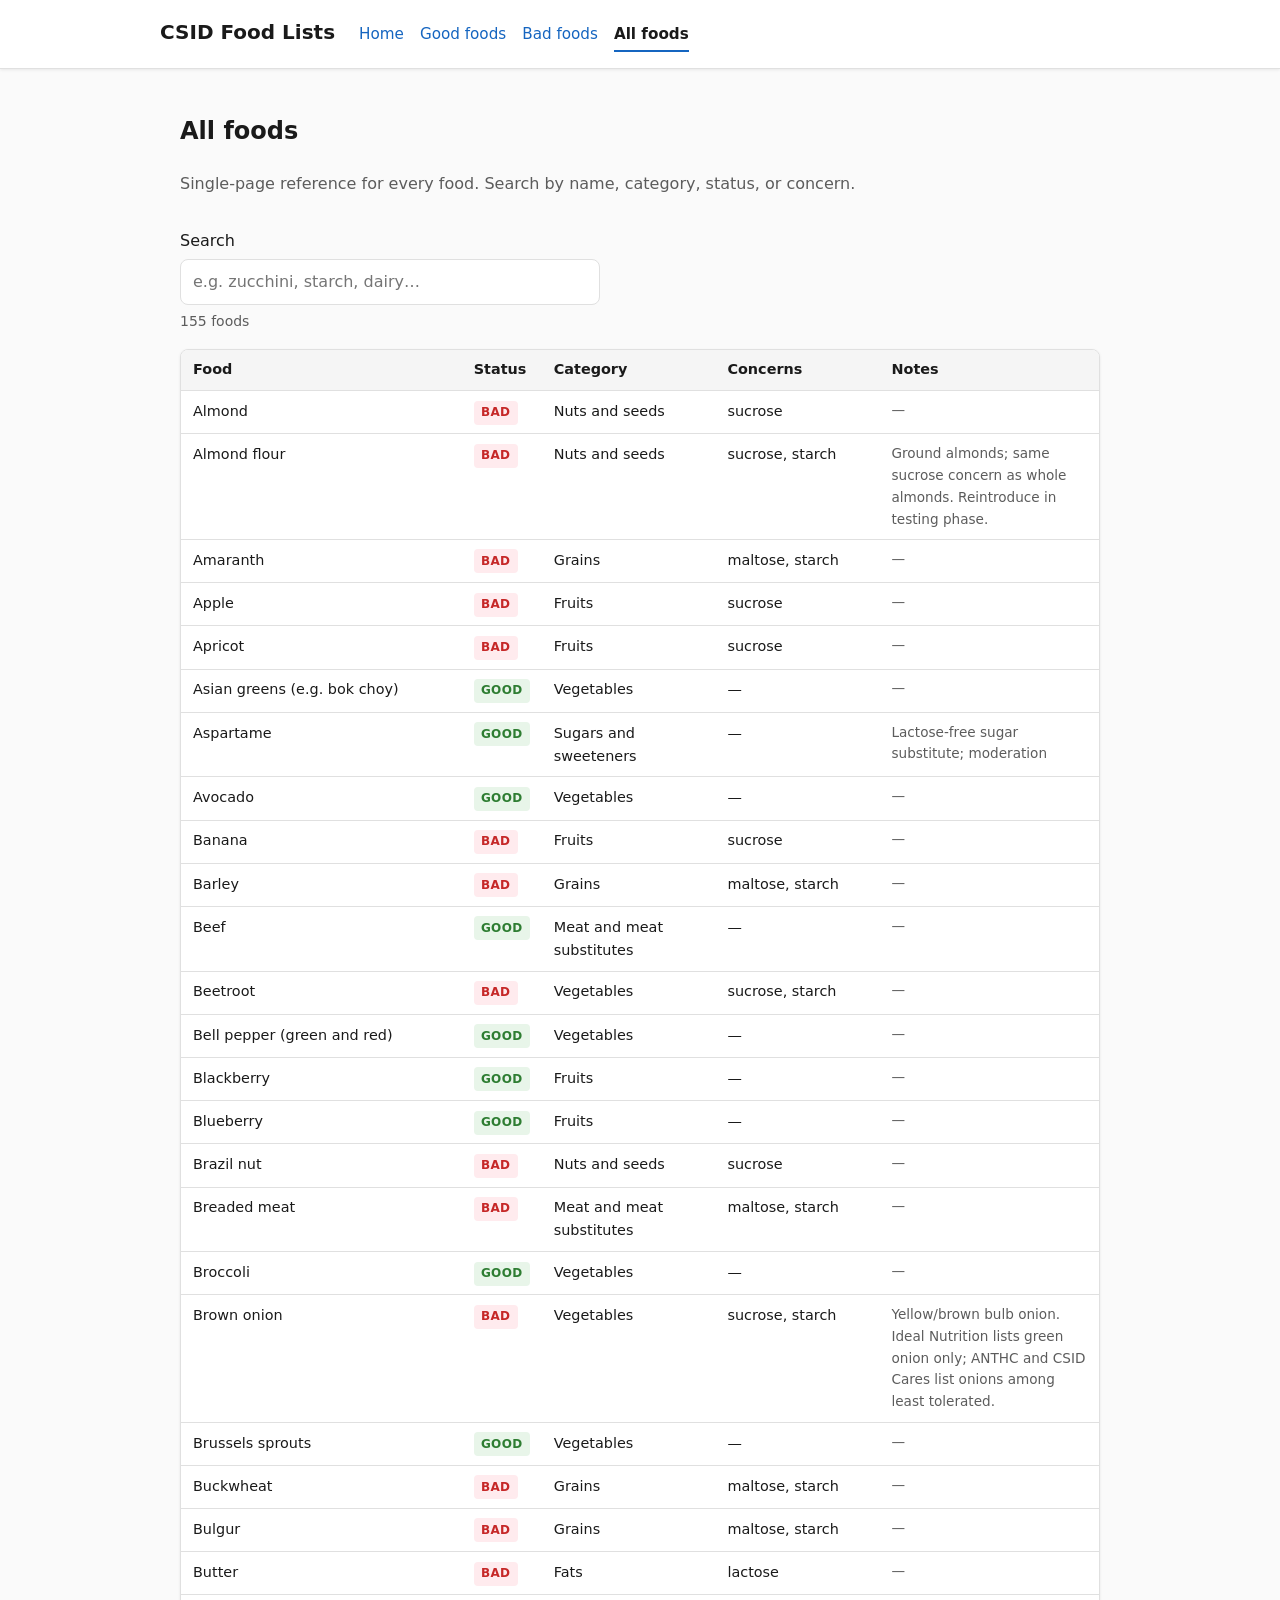
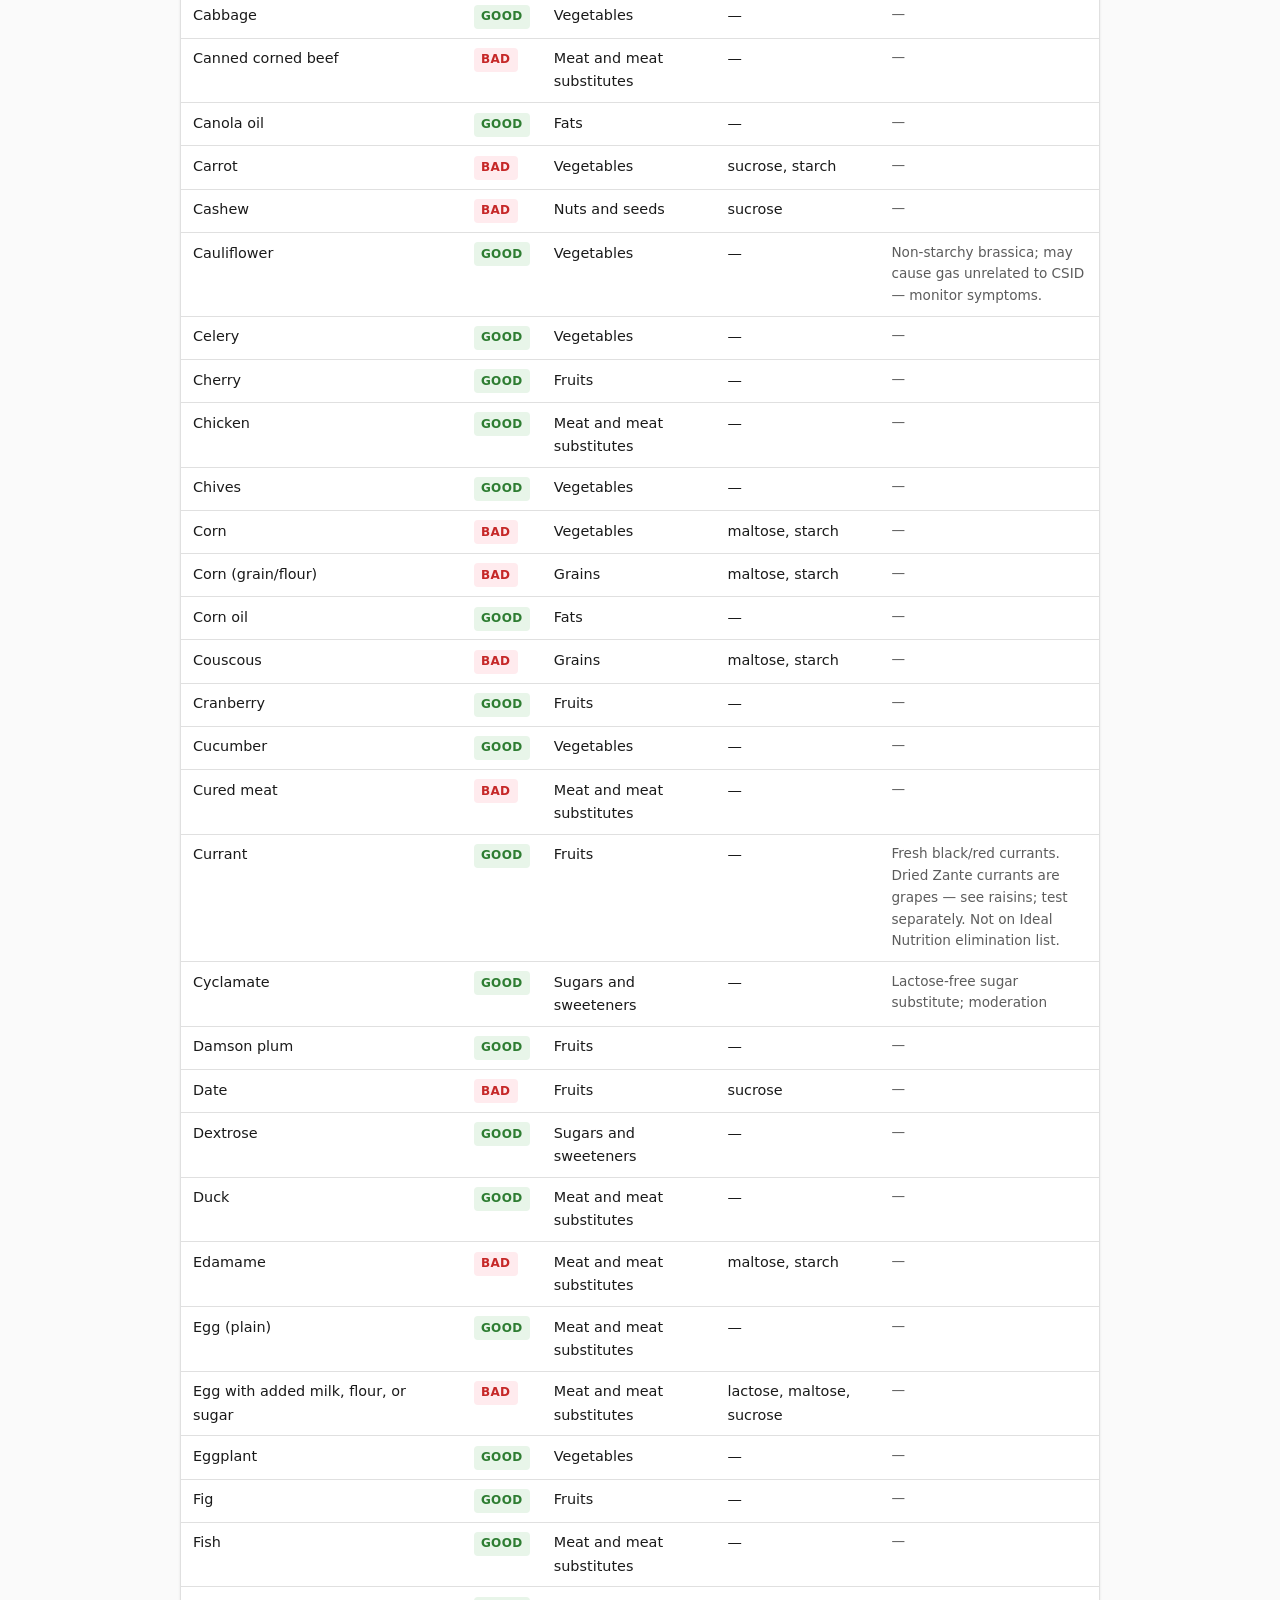
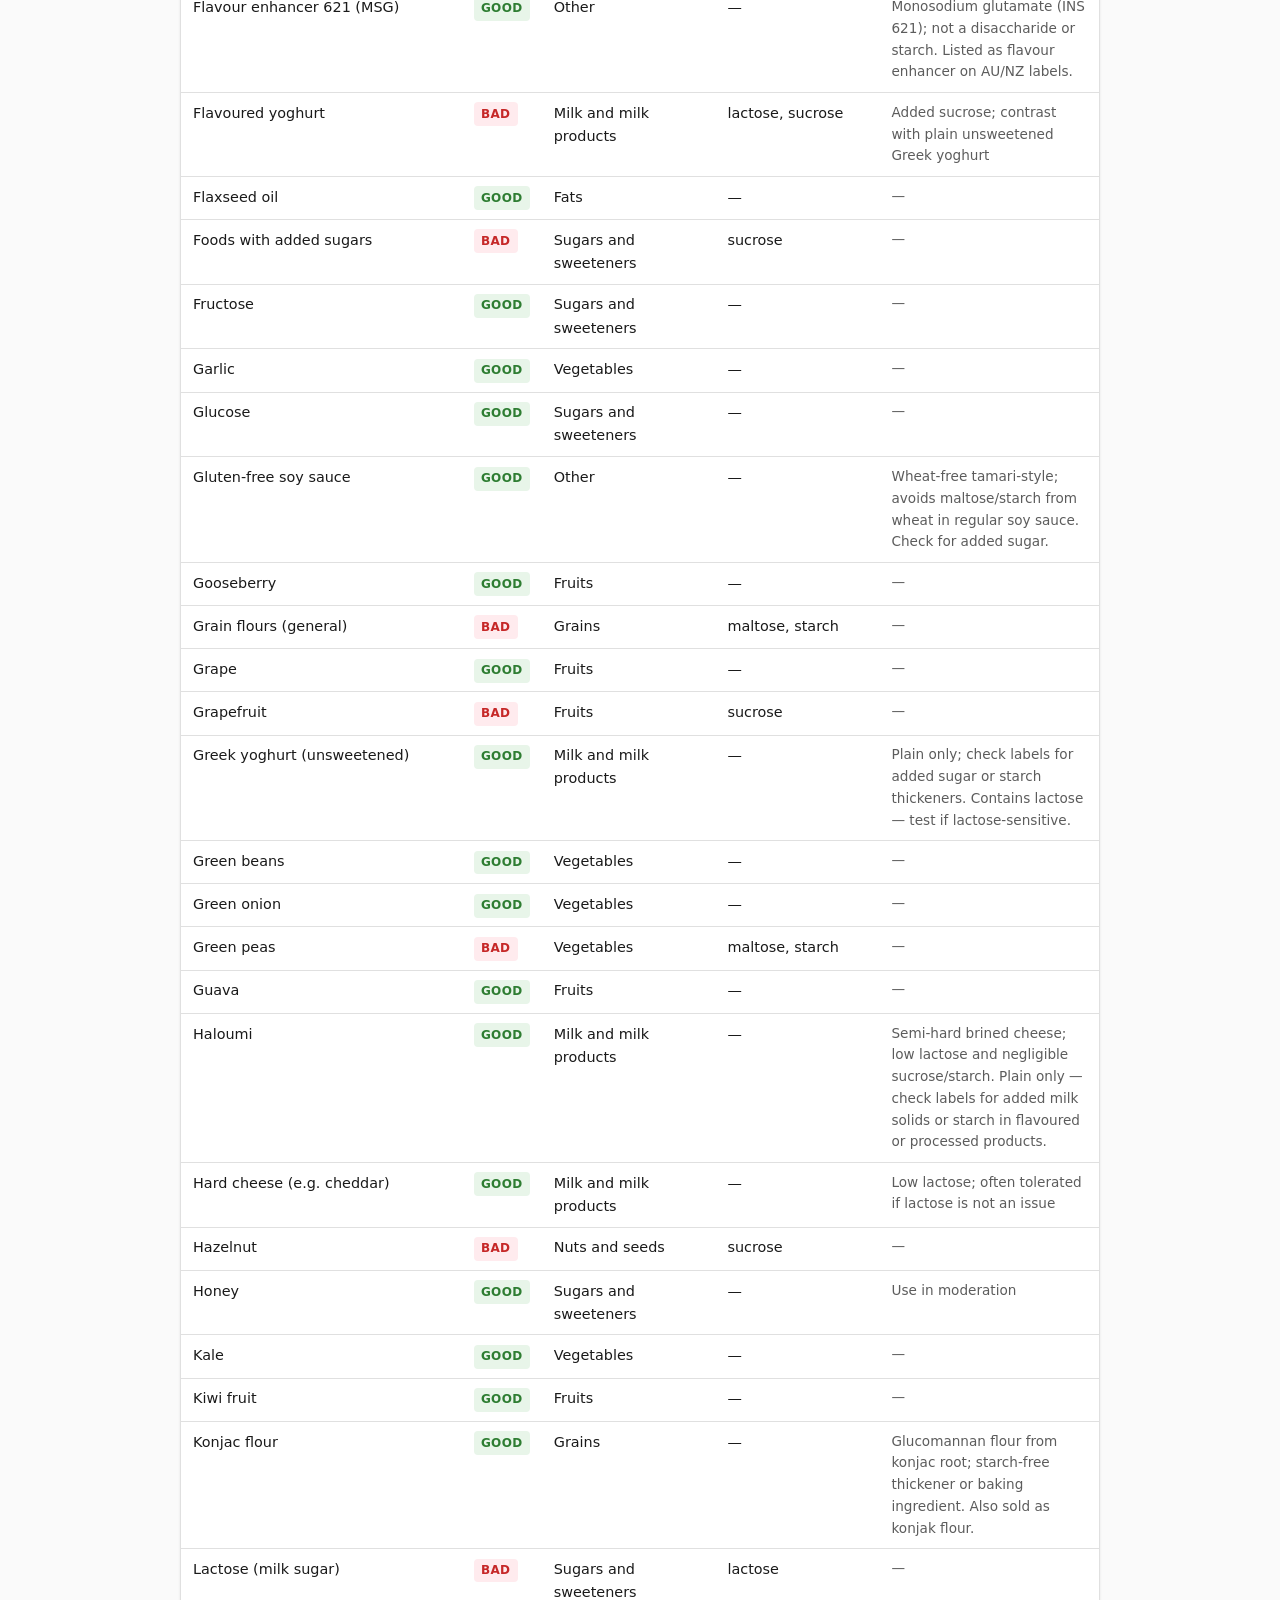
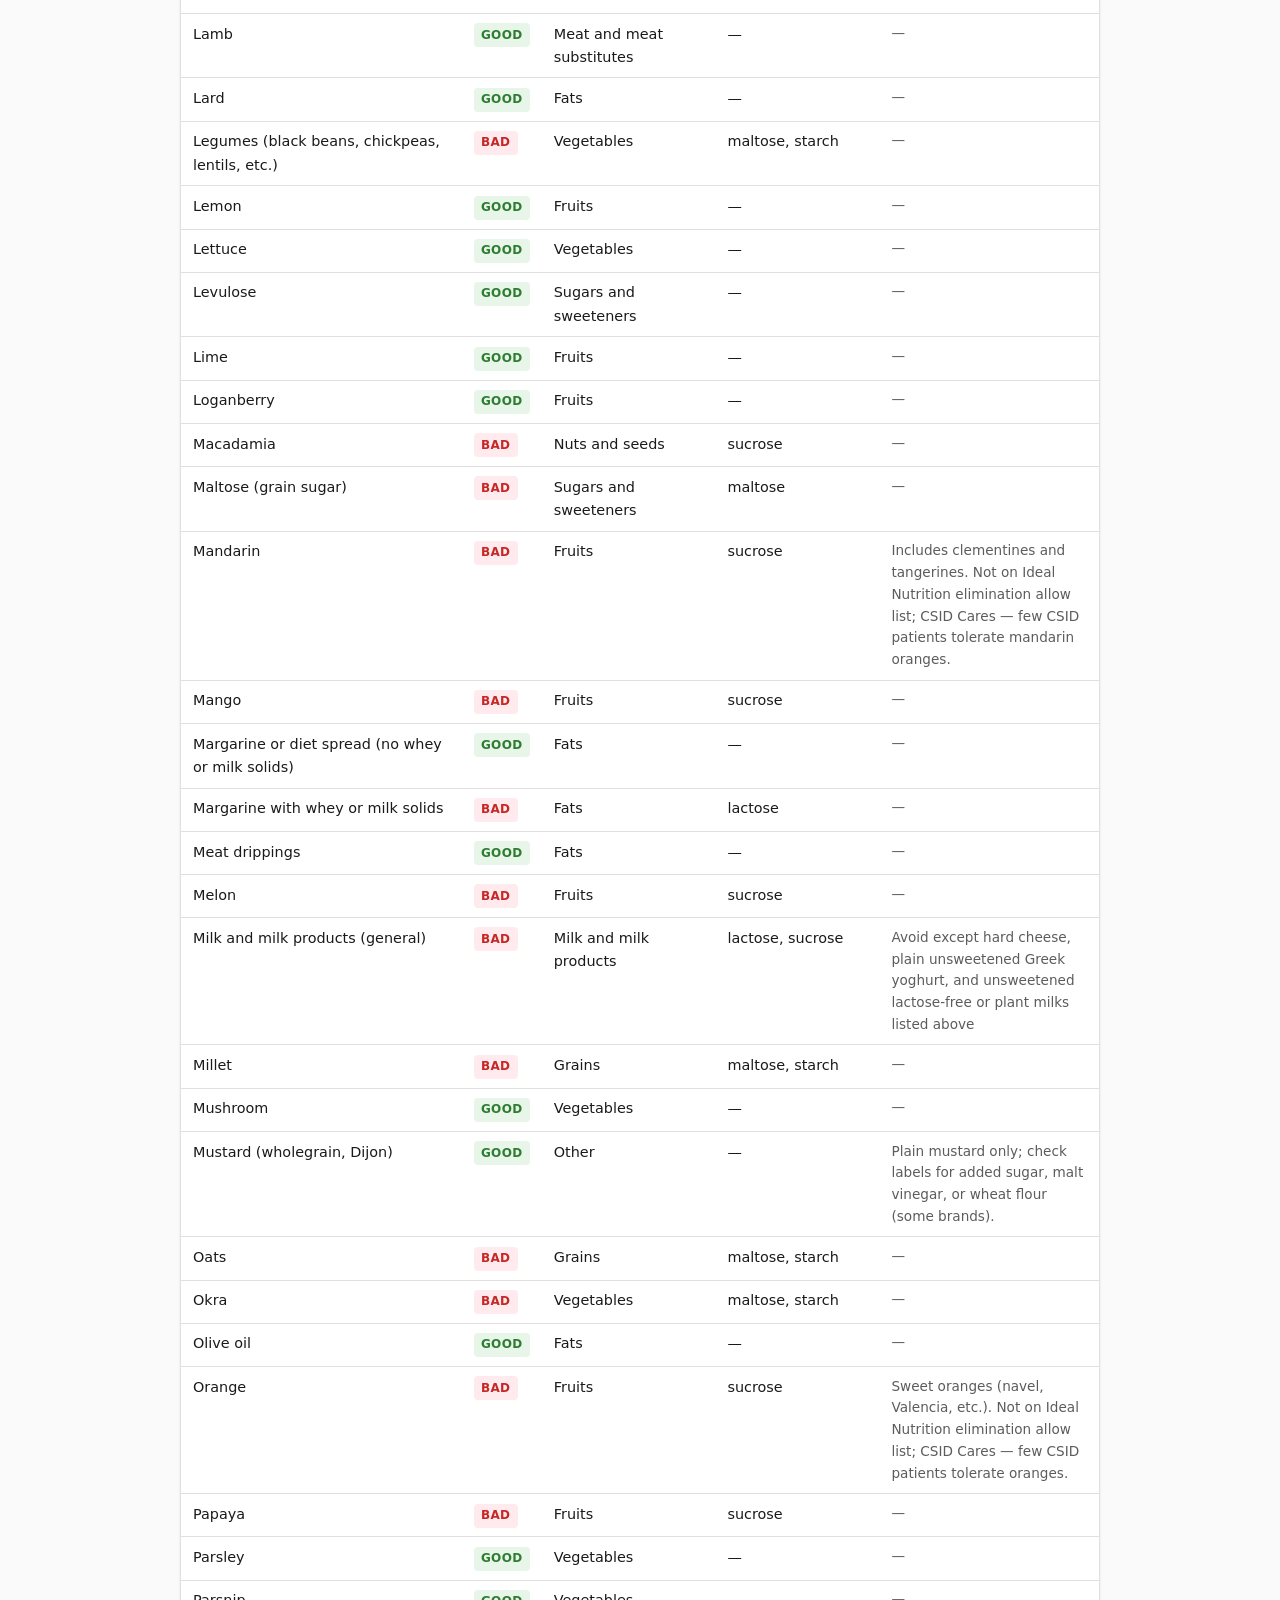
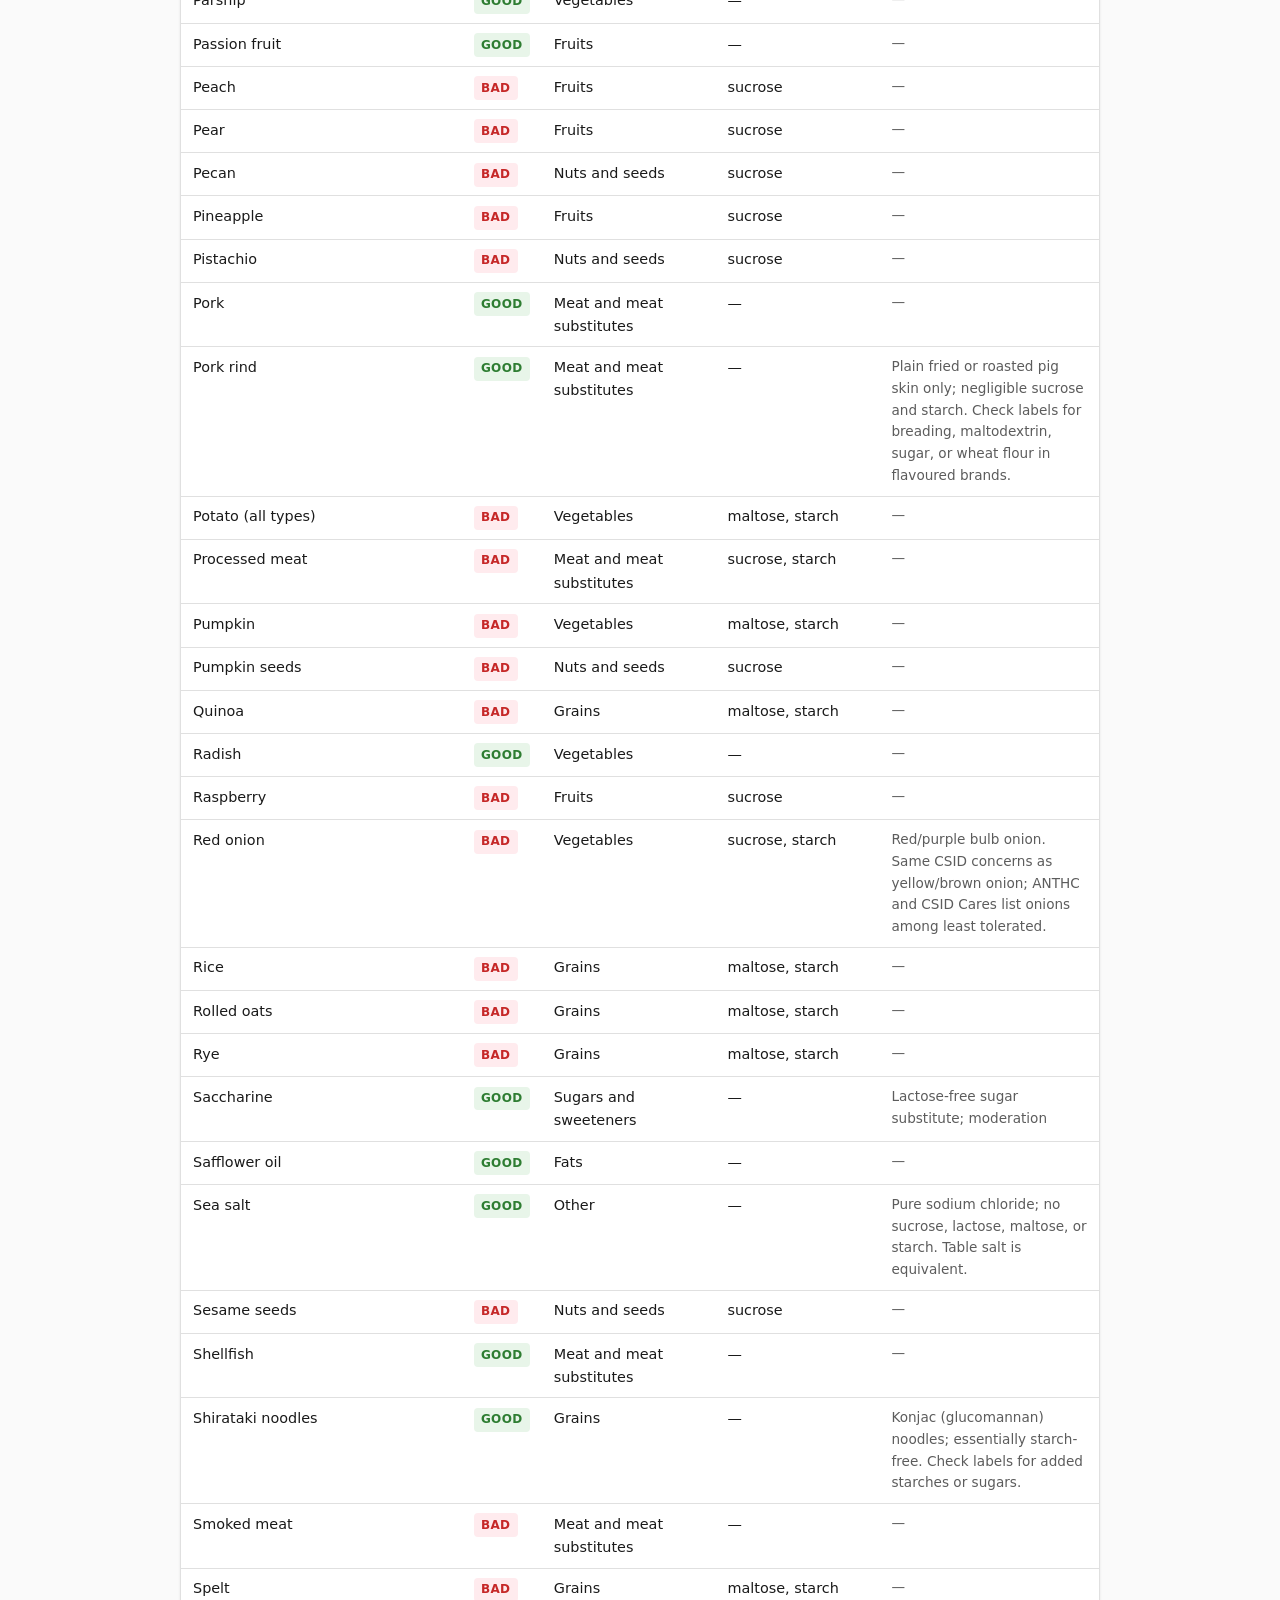
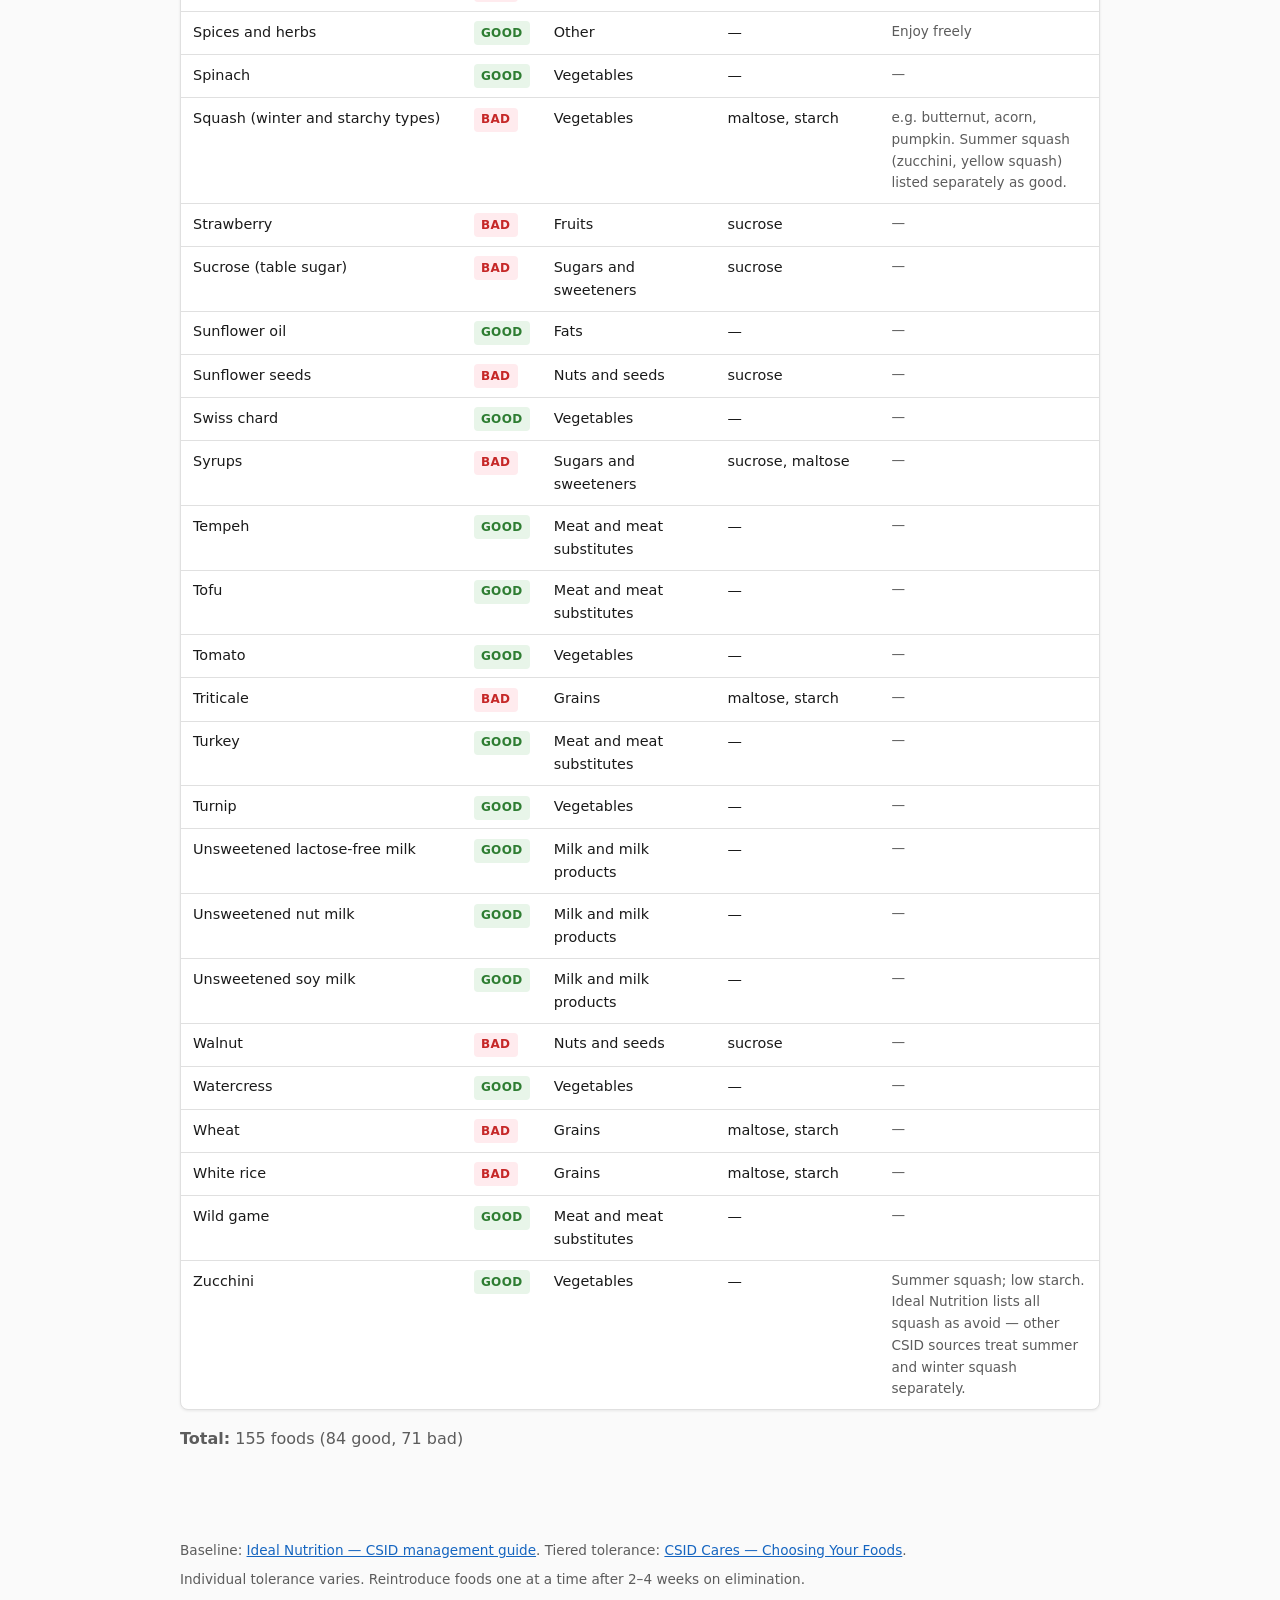
==== commit 6898325f: "Added haloumi" ====
--- a/docs/all-foods.html
+++ b/docs/all-foods.html
@@ -26,7 +26,7 @@
     <div class="search-bar">
       <label for="food-search">Search</label>
       <input type="search" id="food-search" placeholder="e.g. zucchini, starch, dairy…" autocomplete="off">
-      <p class="search-meta" id="search-count">154 foods</p>
+      <p class="search-meta" id="search-count">155 foods</p>
     </div>
     <div class="table-wrap">
       <table id="foods-table">
@@ -524,6 +524,13 @@
           <td class="notes">—</td>
         </tr>
         <tr data-status="good">
+          <td>Haloumi</td>
+          <td><span class="badge good">Good</span></td>
+          <td>Milk and milk products</td>
+          <td>—</td>
+          <td class="notes">Semi-hard brined cheese; low lactose and negligible sucrose/starch. Plain only — check labels for added milk solids or starch in flavoured or processed products.</td>
+        </tr>
+        <tr data-status="good">
           <td>Hard cheese (e.g. cheddar)</td>
           <td><span class="badge good">Good</span></td>
           <td>Milk and milk products</td>
@@ -1121,7 +1128,7 @@
         </tbody>
       </table>
     </div>
-    <p class="intro"><strong>Total:</strong> 154 foods (83 good, 71 bad)</p>
+    <p class="intro"><strong>Total:</strong> 155 foods (84 good, 71 bad)</p>
 
   </main>
   <footer>
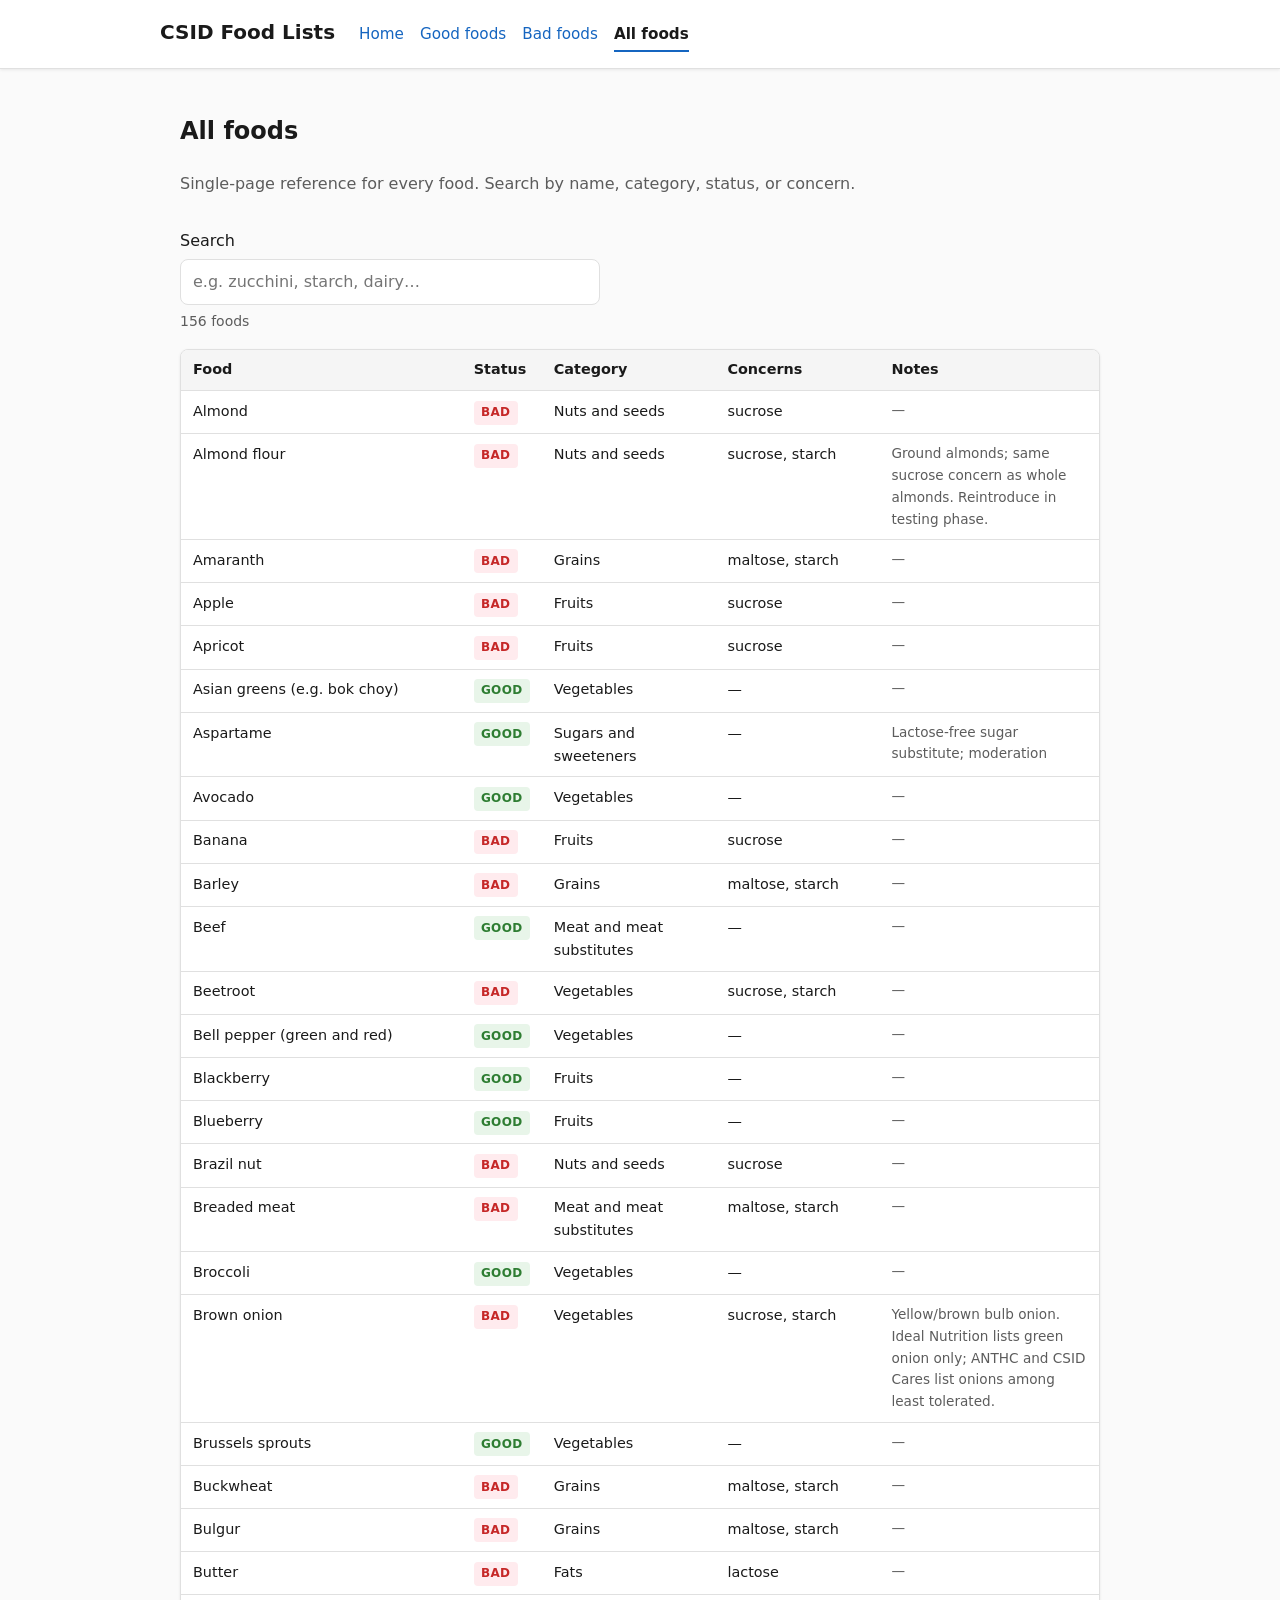
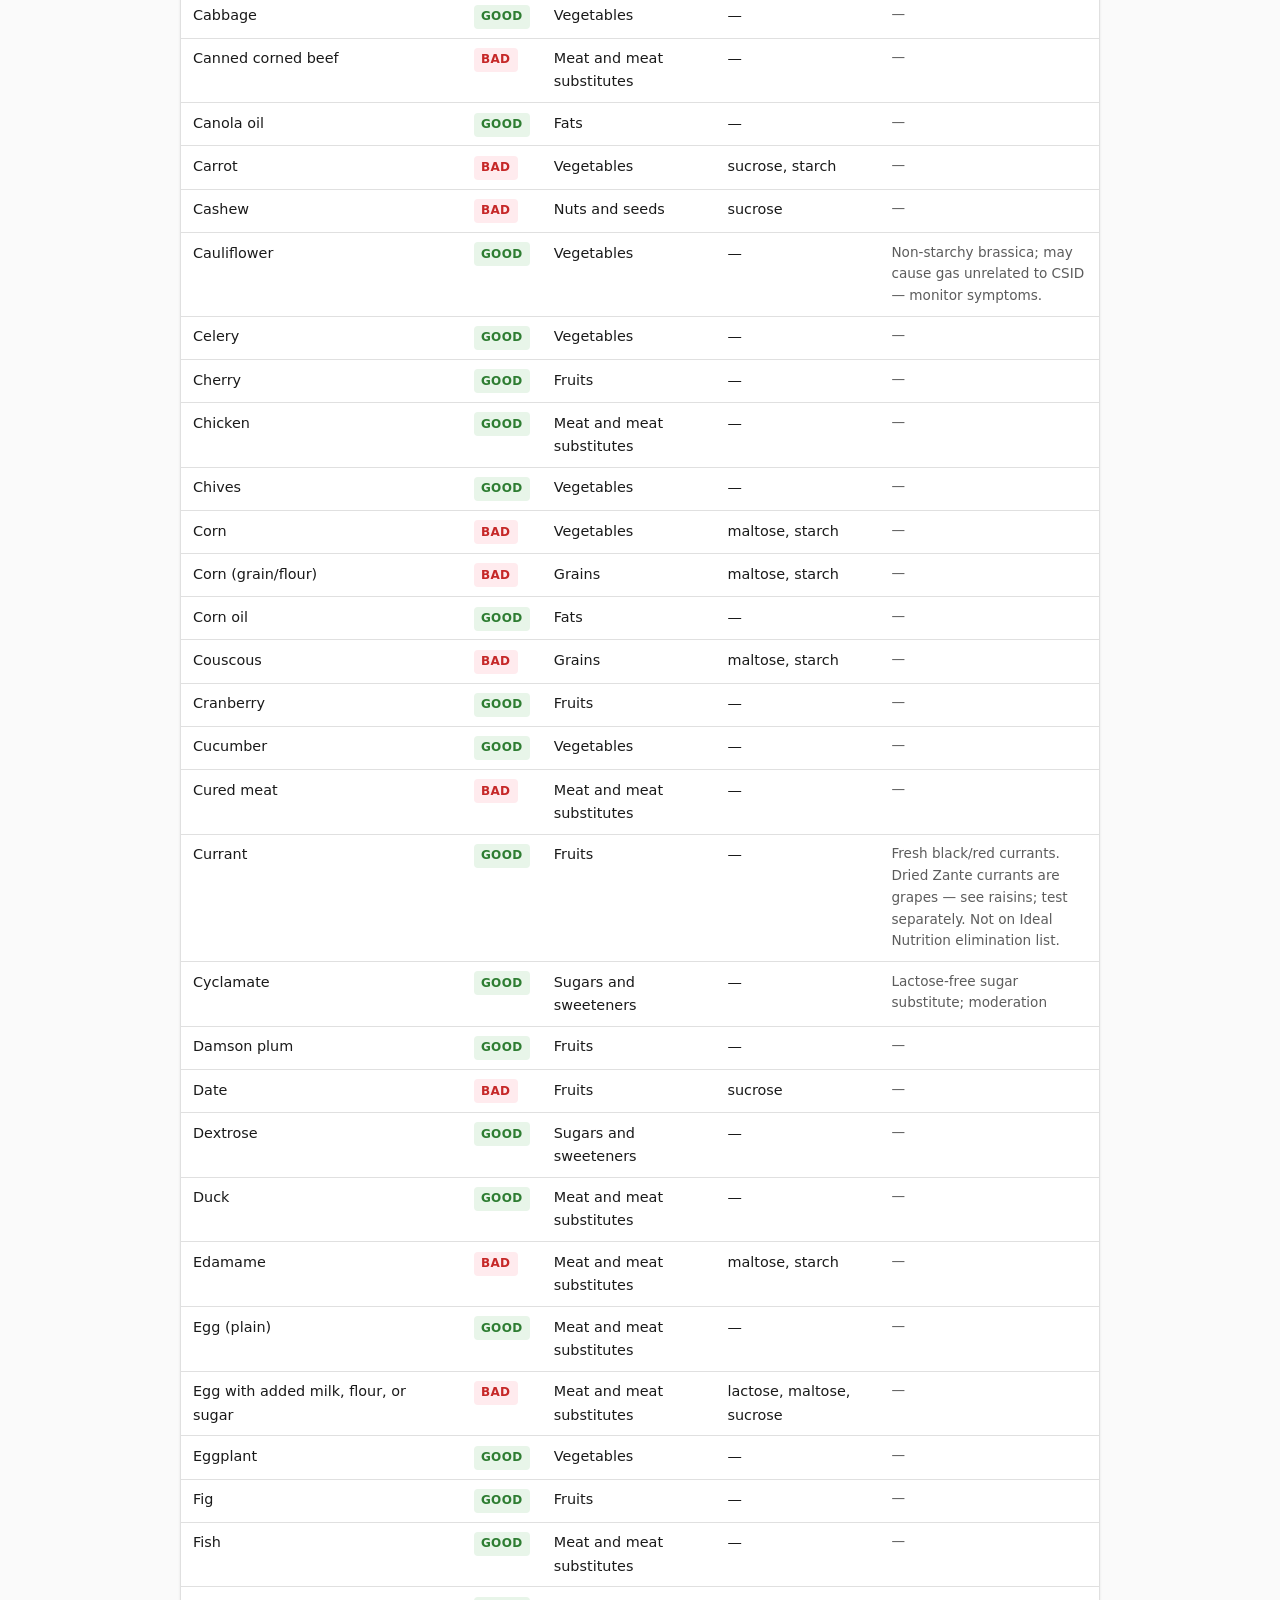
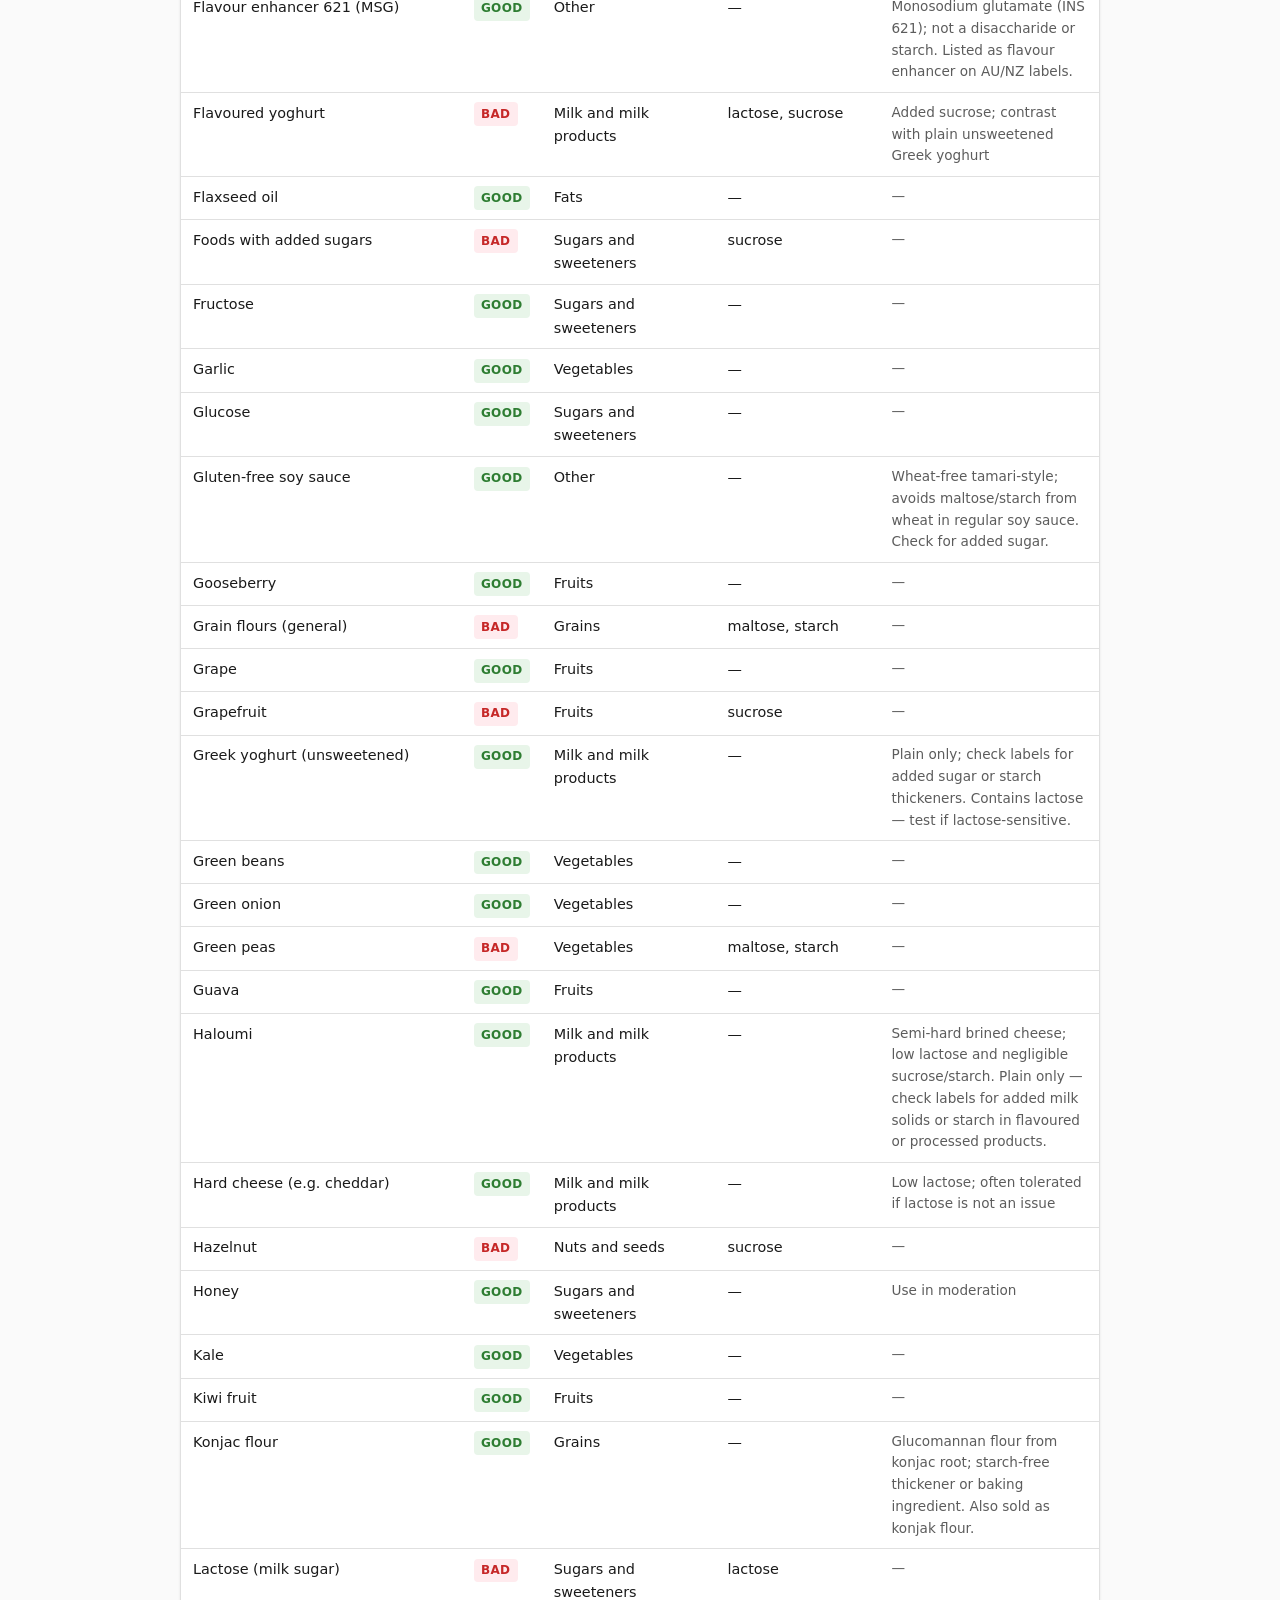
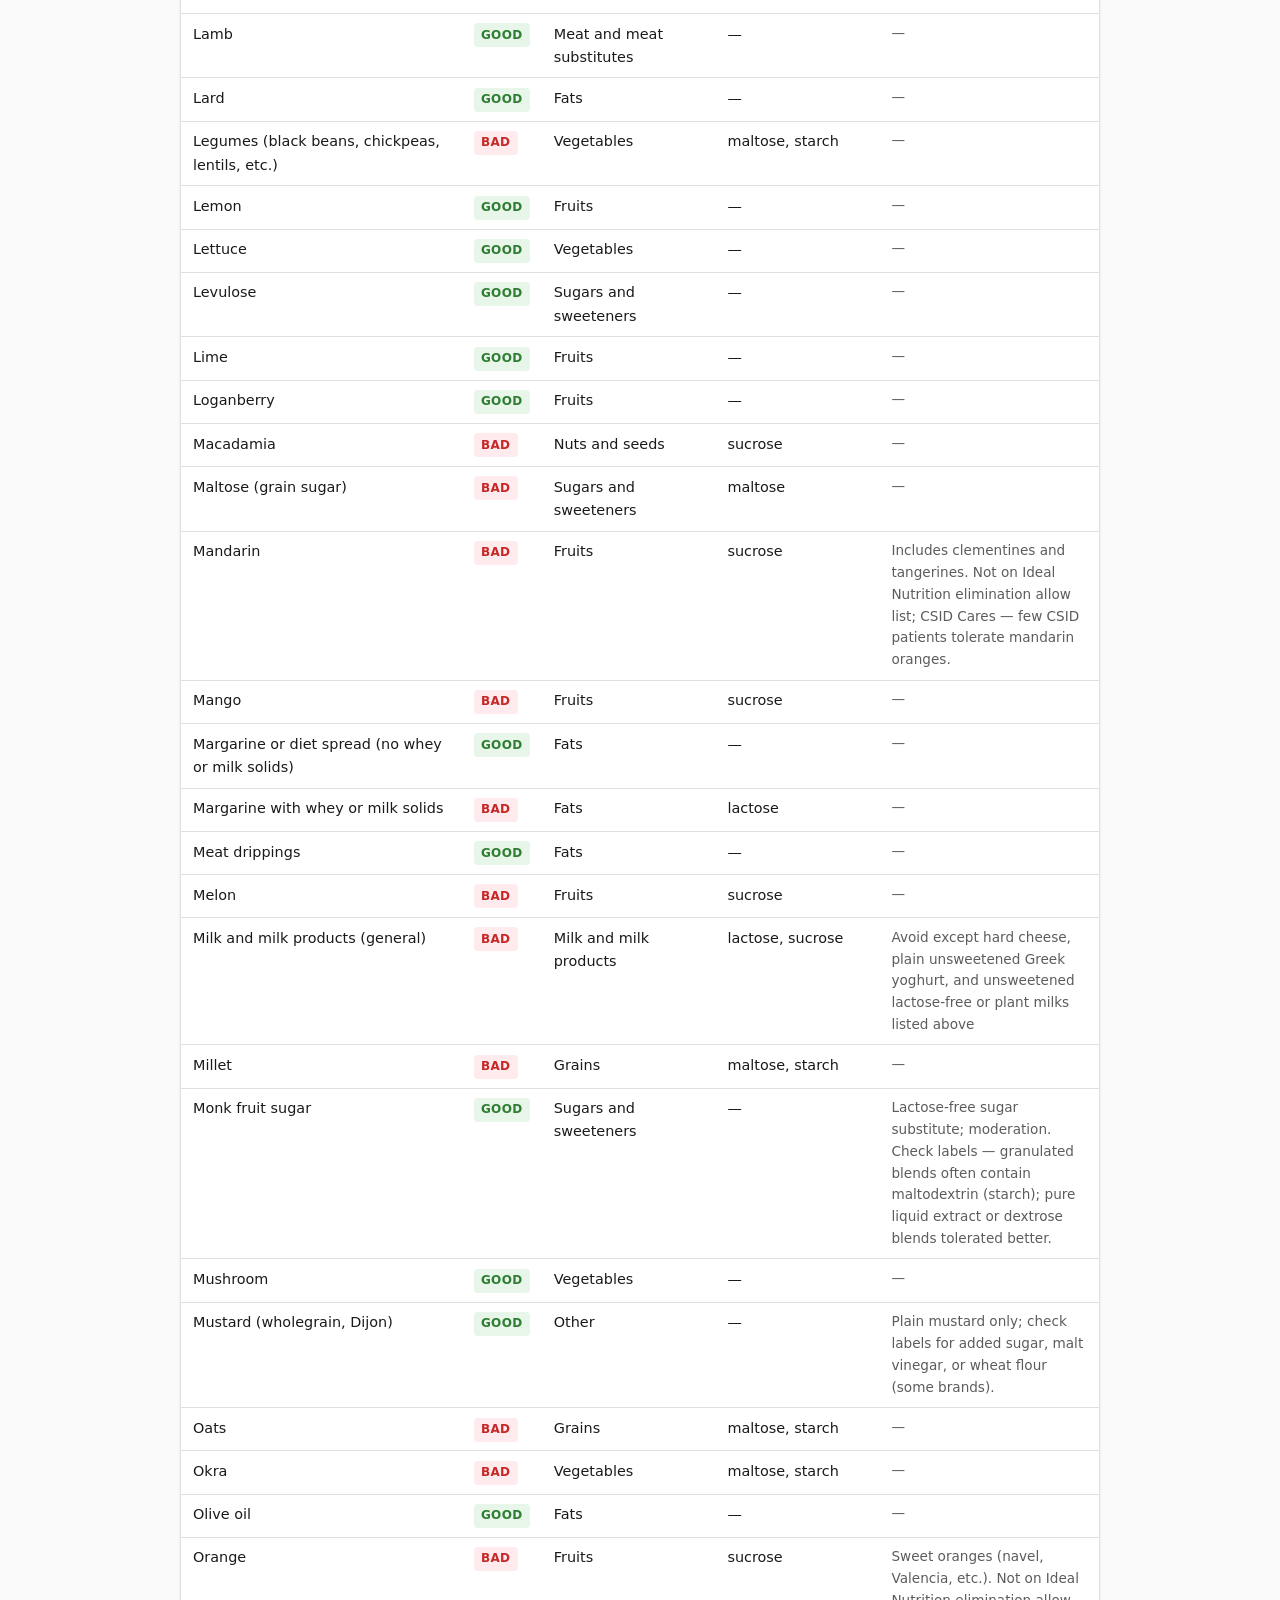
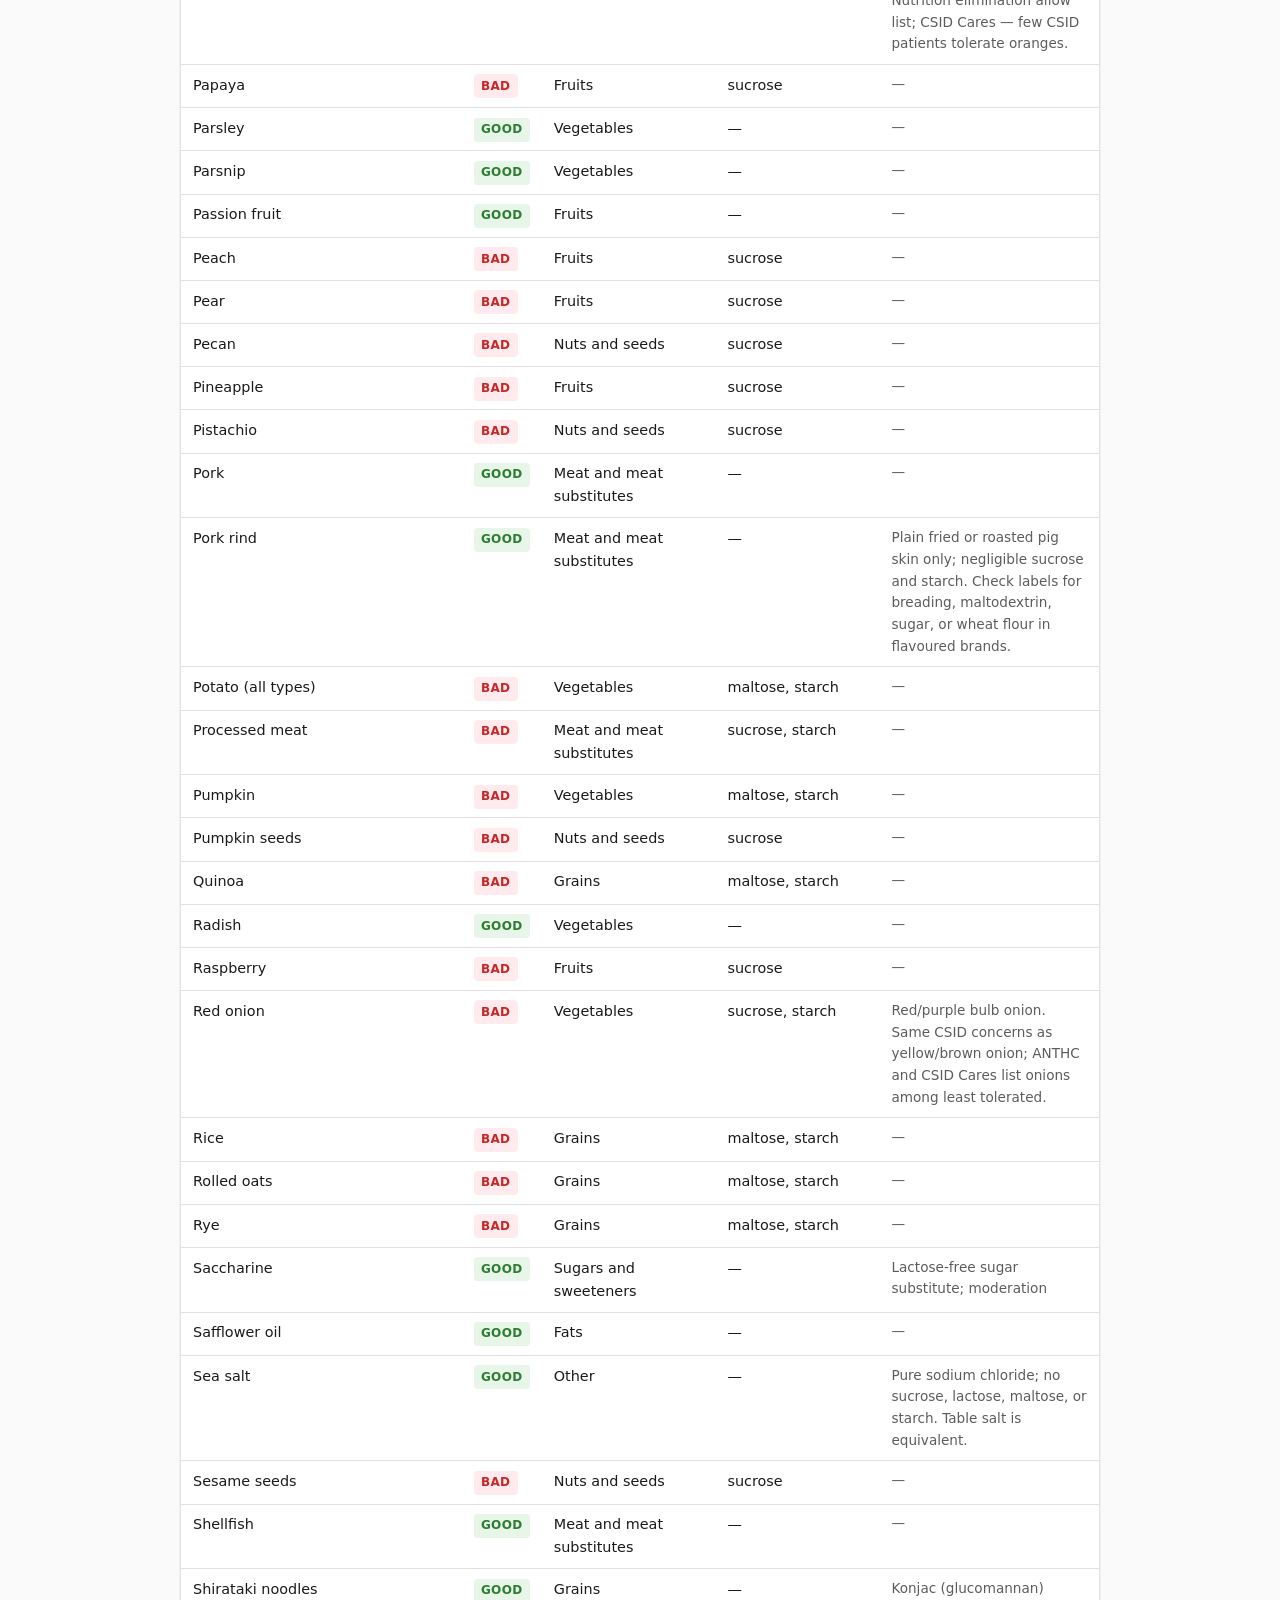
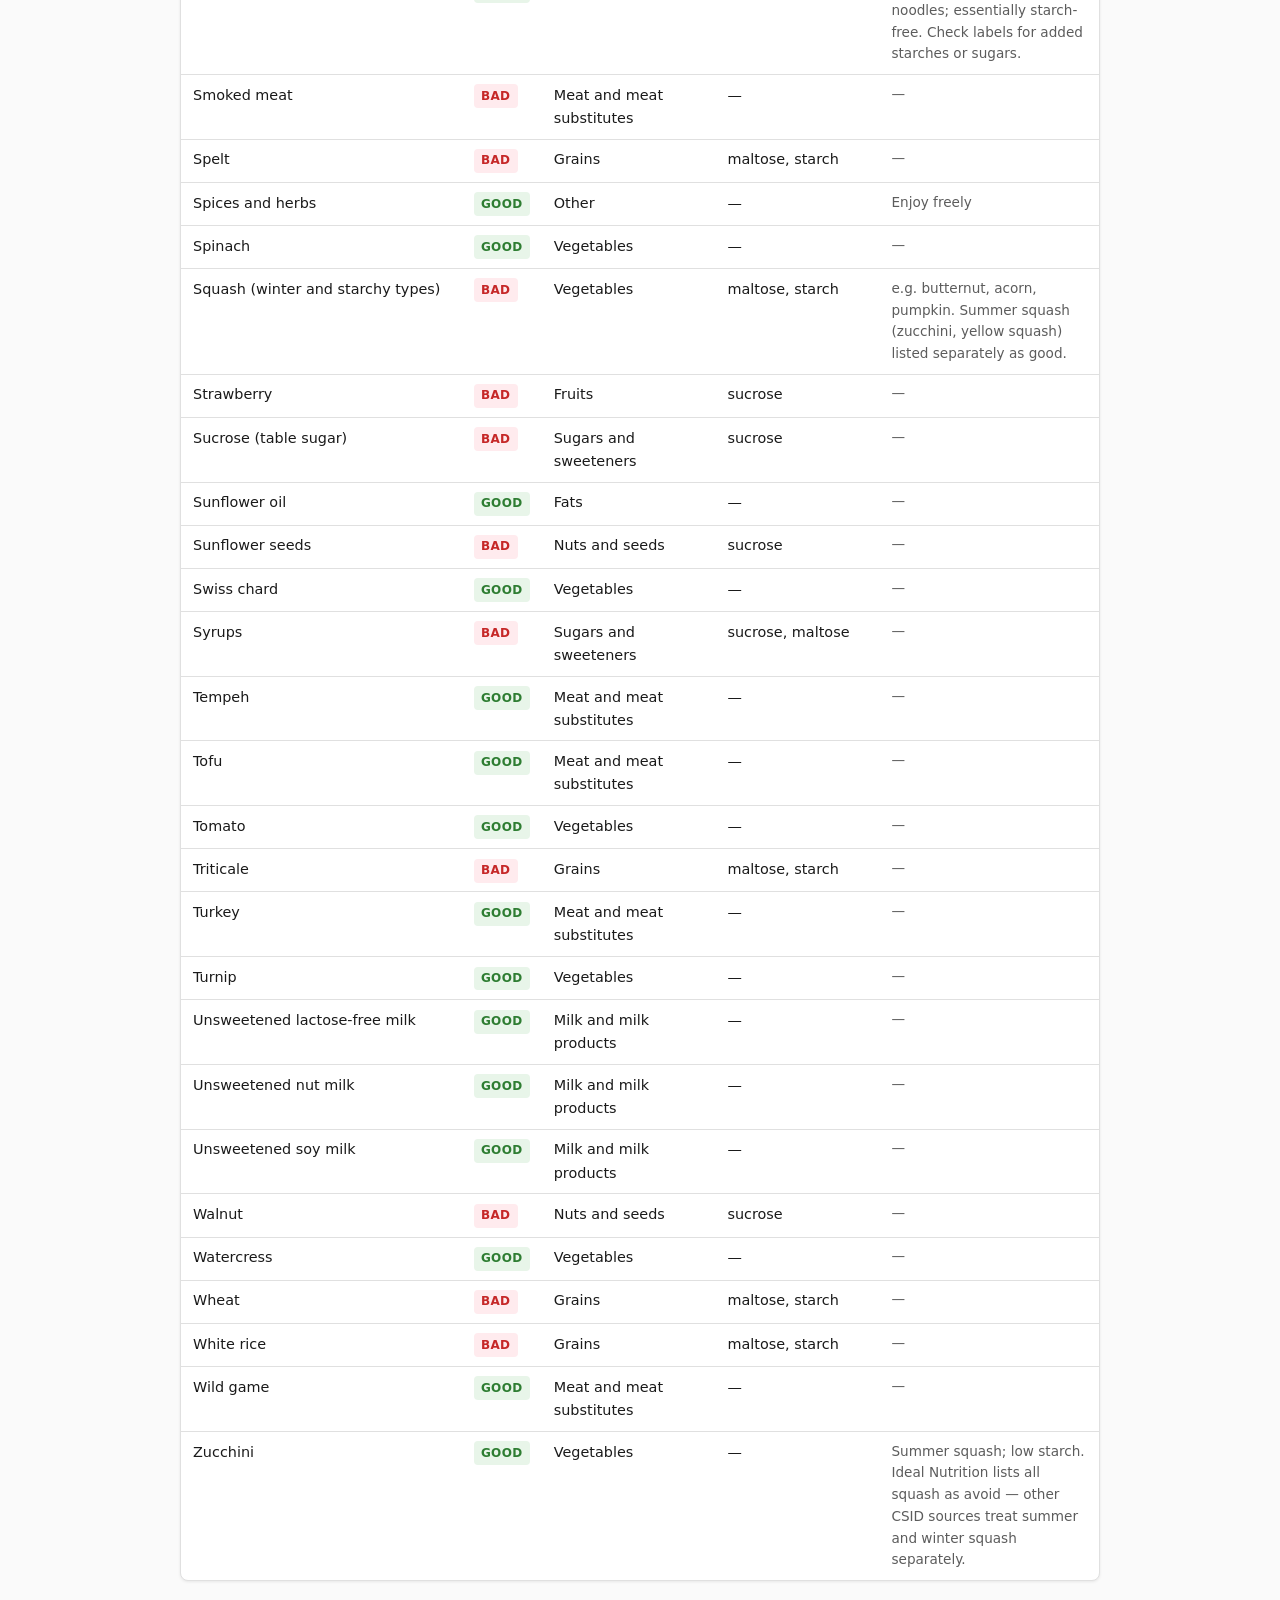
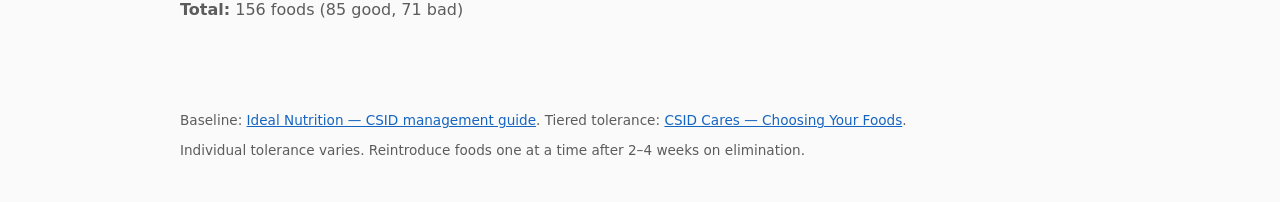
==== commit f05f6594: "Add monk fruit sugar" ====
--- a/docs/all-foods.html
+++ b/docs/all-foods.html
@@ -26,7 +26,7 @@
     <div class="search-bar">
       <label for="food-search">Search</label>
       <input type="search" id="food-search" placeholder="e.g. zucchini, starch, dairy…" autocomplete="off">
-      <p class="search-meta" id="search-count">155 foods</p>
+      <p class="search-meta" id="search-count">156 foods</p>
     </div>
     <div class="table-wrap">
       <table id="foods-table">
@@ -706,6 +706,13 @@
           <td class="notes">—</td>
         </tr>
         <tr data-status="good">
+          <td>Monk fruit sugar</td>
+          <td><span class="badge good">Good</span></td>
+          <td>Sugars and sweeteners</td>
+          <td>—</td>
+          <td class="notes">Lactose-free sugar substitute; moderation. Check labels — granulated blends often contain maltodextrin (starch); pure liquid extract or dextrose blends tolerated better.</td>
+        </tr>
+        <tr data-status="good">
           <td>Mushroom</td>
           <td><span class="badge good">Good</span></td>
           <td>Vegetables</td>
@@ -1128,7 +1135,7 @@
         </tbody>
       </table>
     </div>
-    <p class="intro"><strong>Total:</strong> 155 foods (84 good, 71 bad)</p>
+    <p class="intro"><strong>Total:</strong> 156 foods (85 good, 71 bad)</p>
 
   </main>
   <footer>
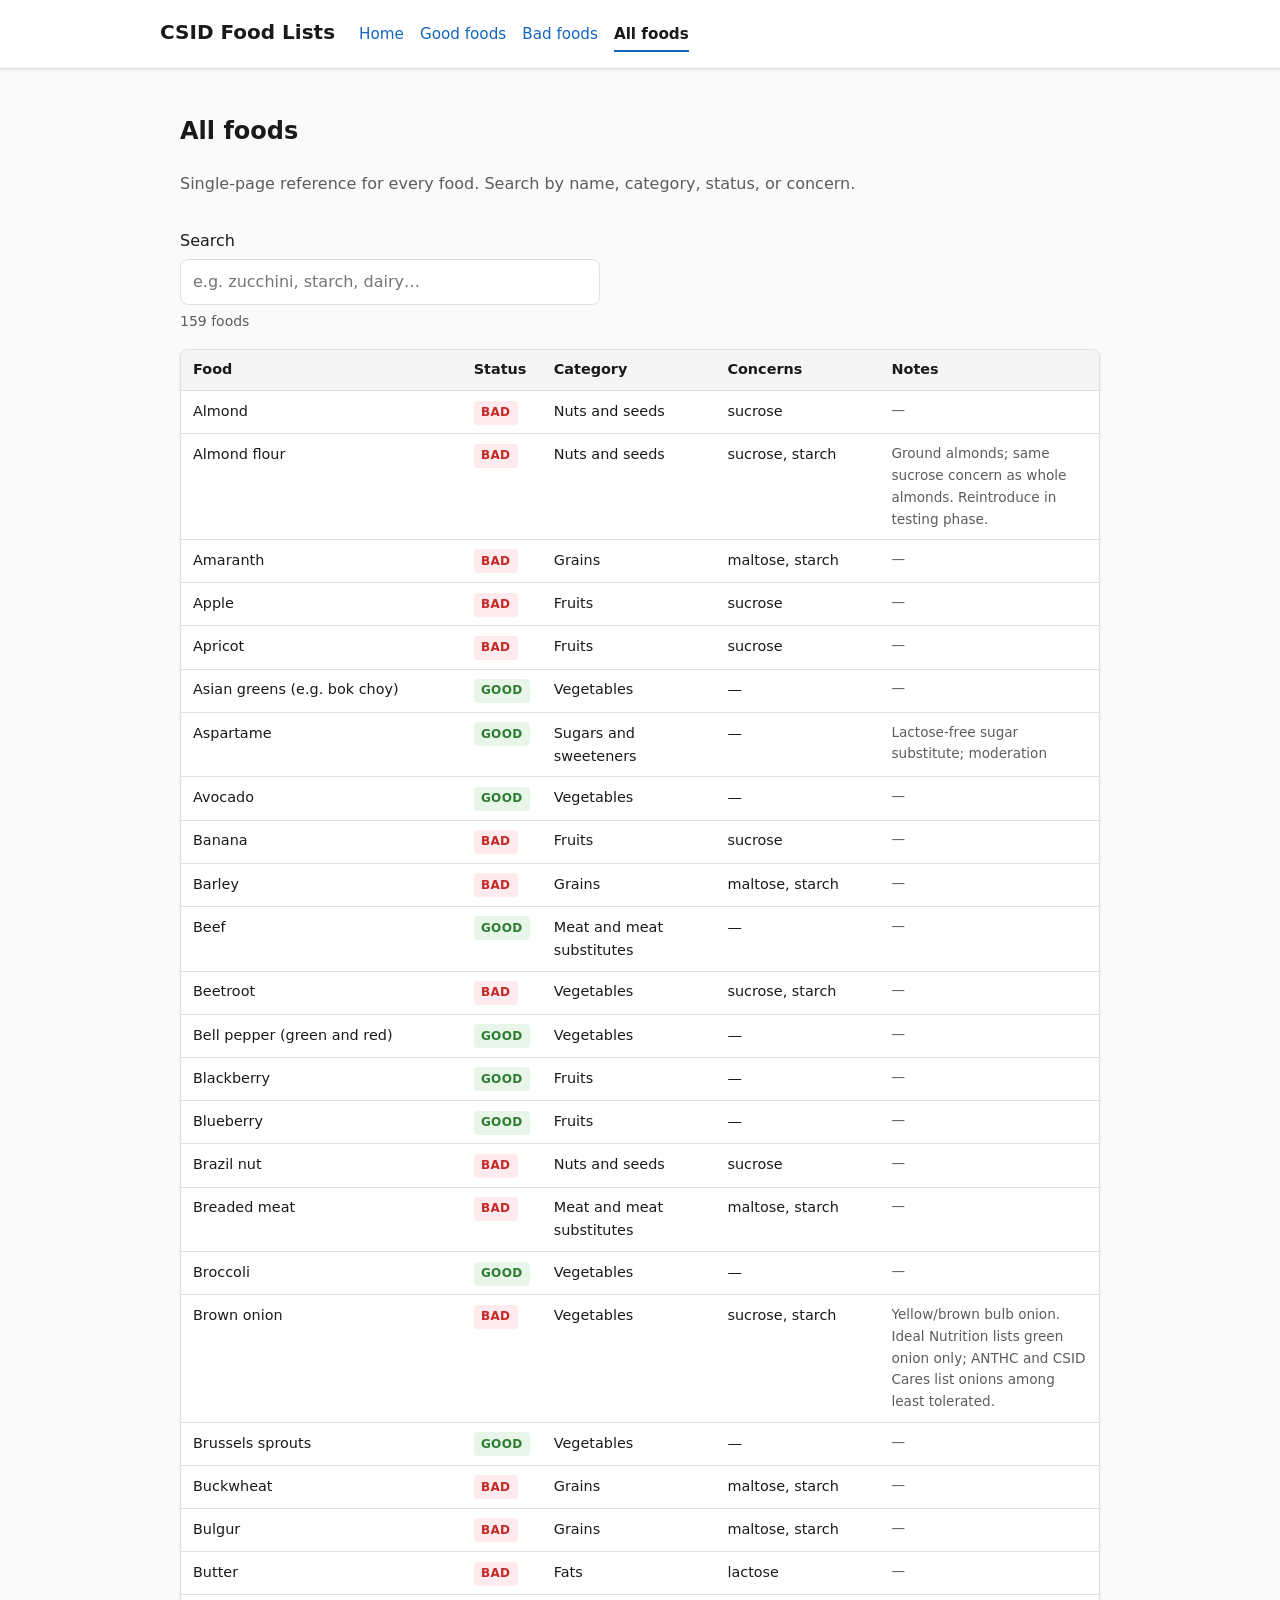
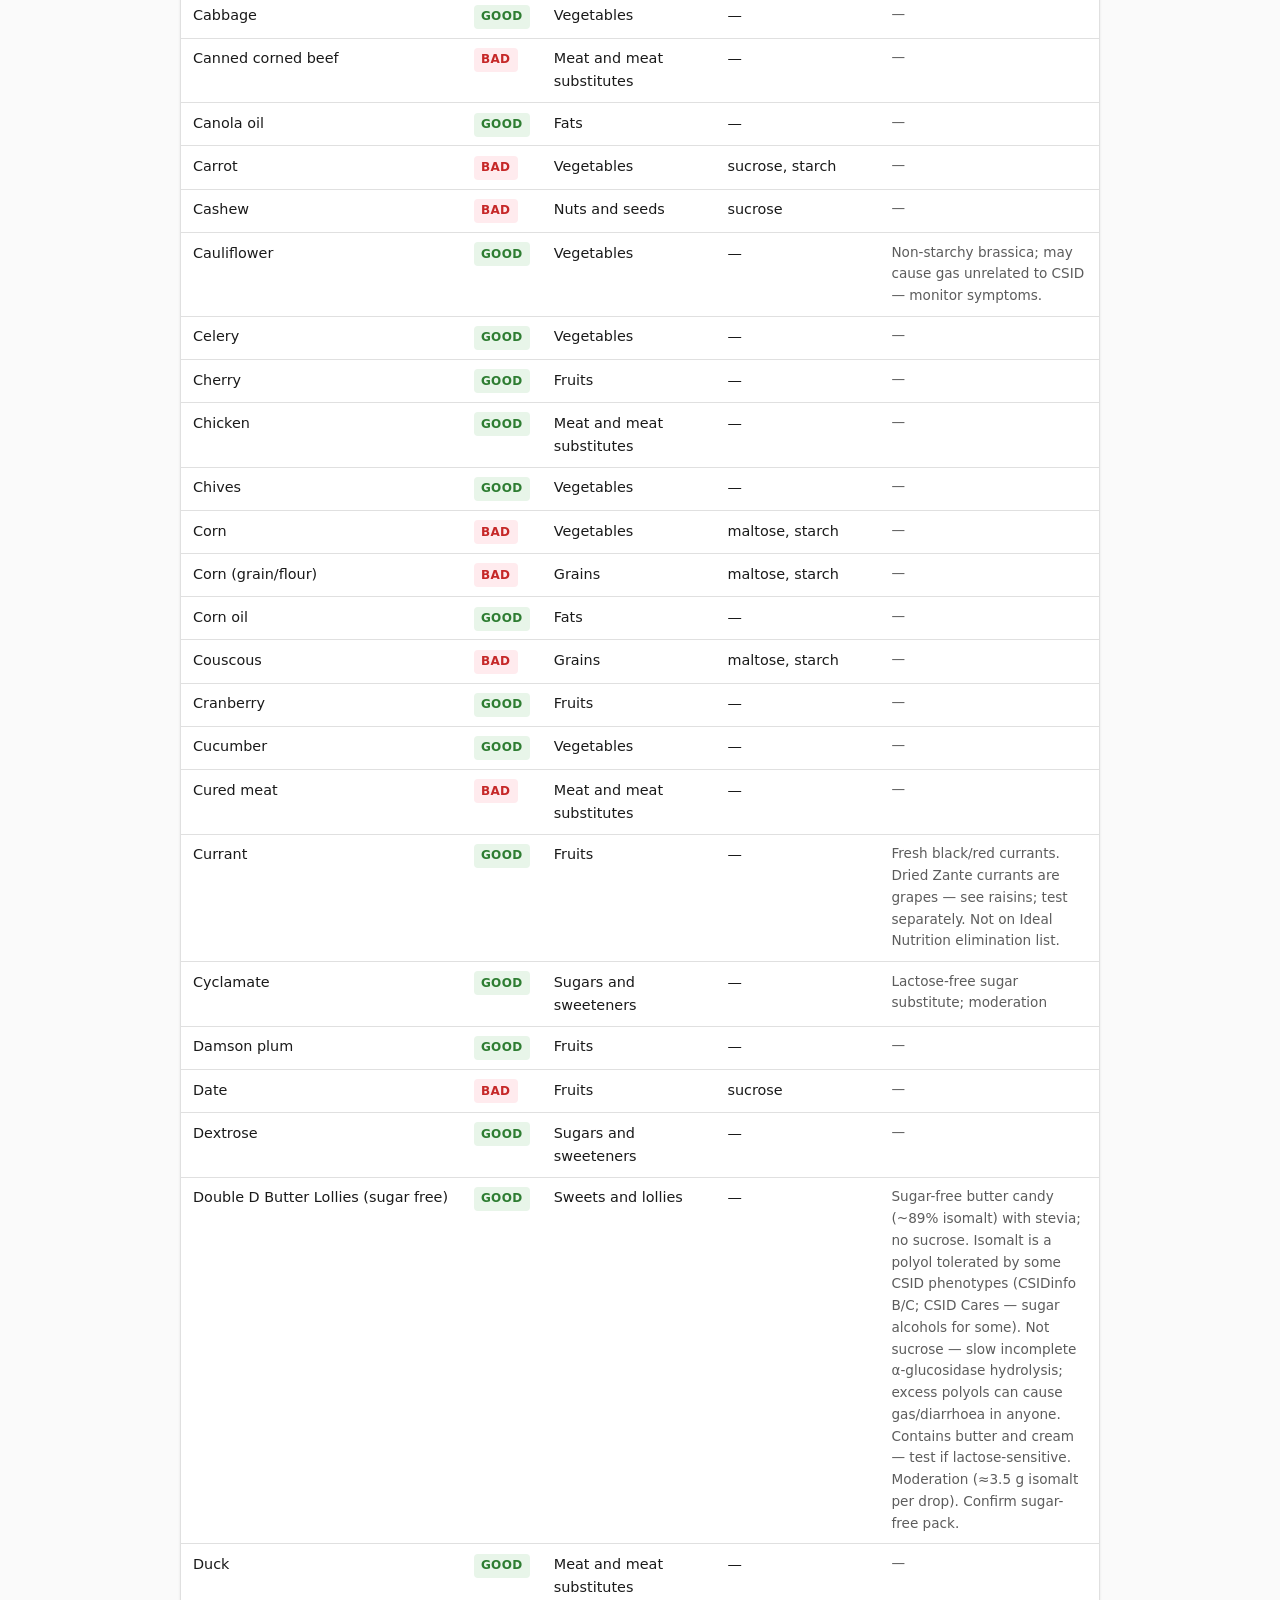
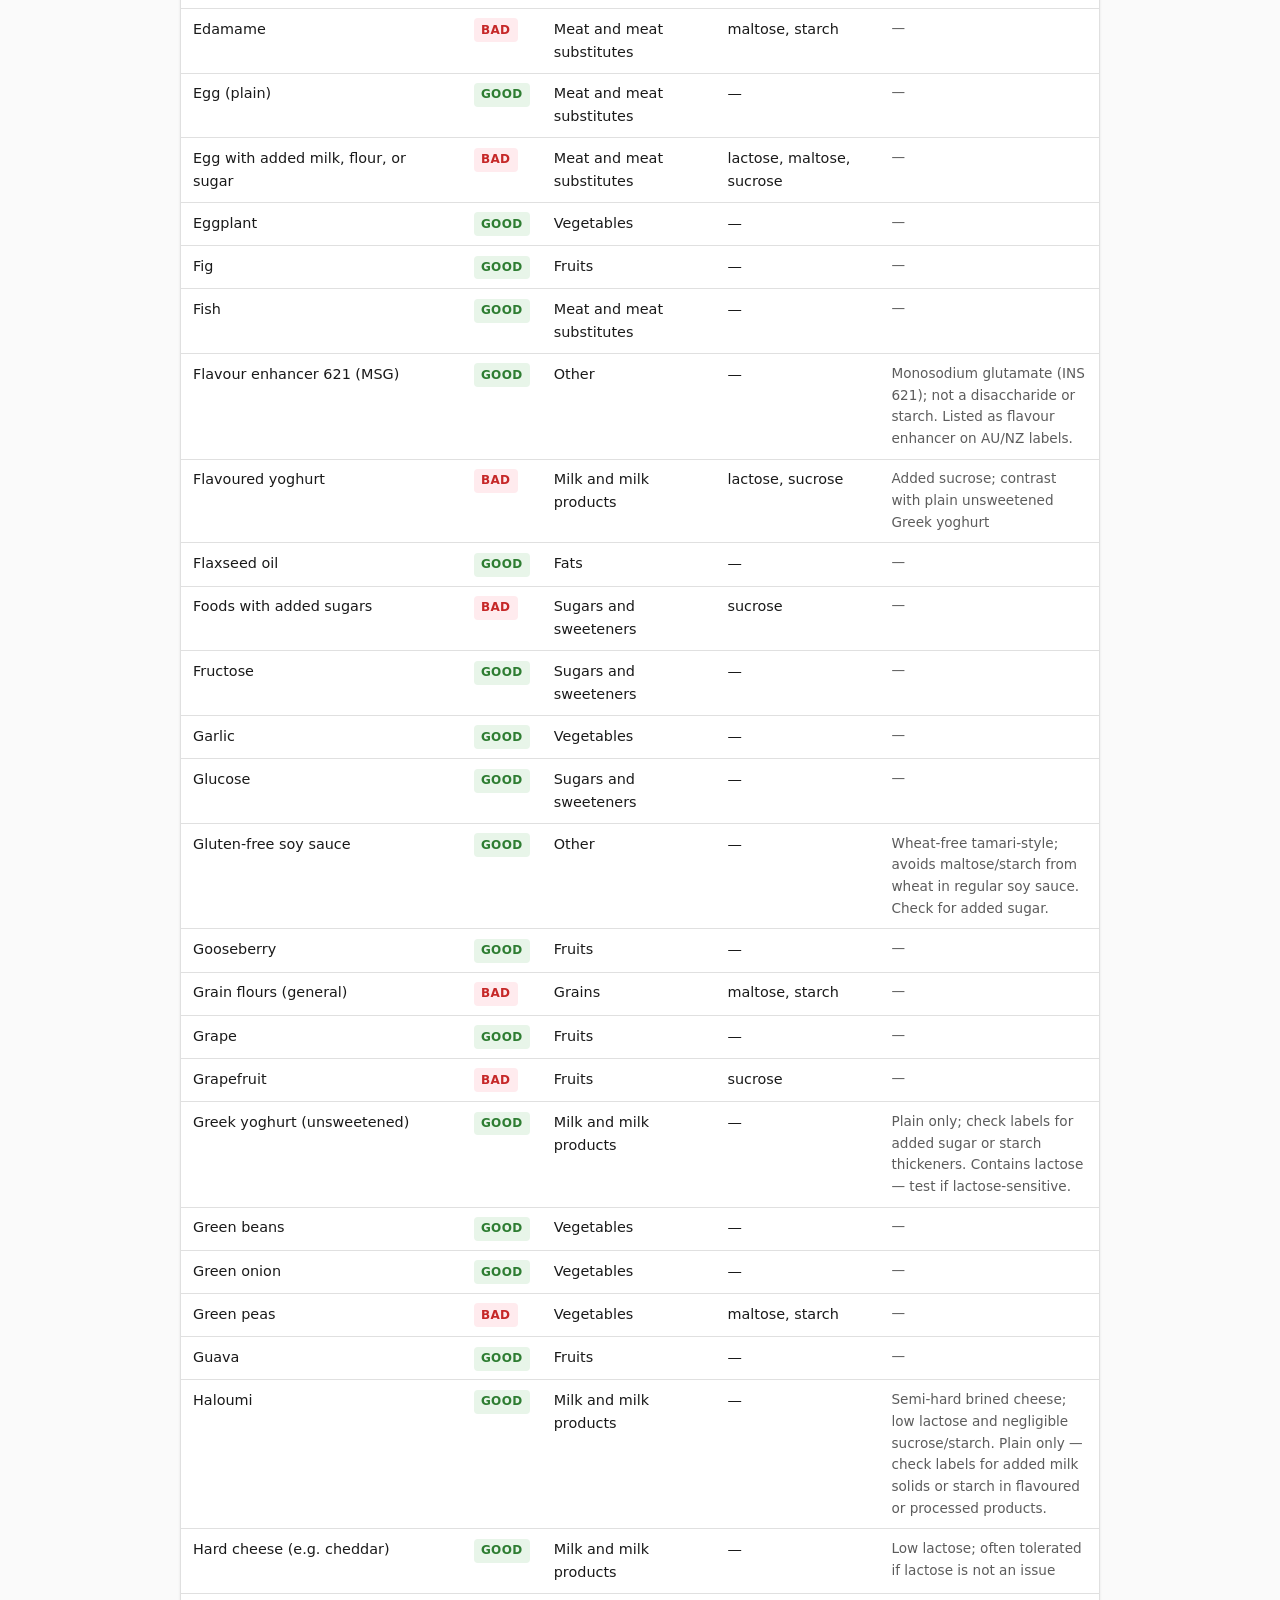
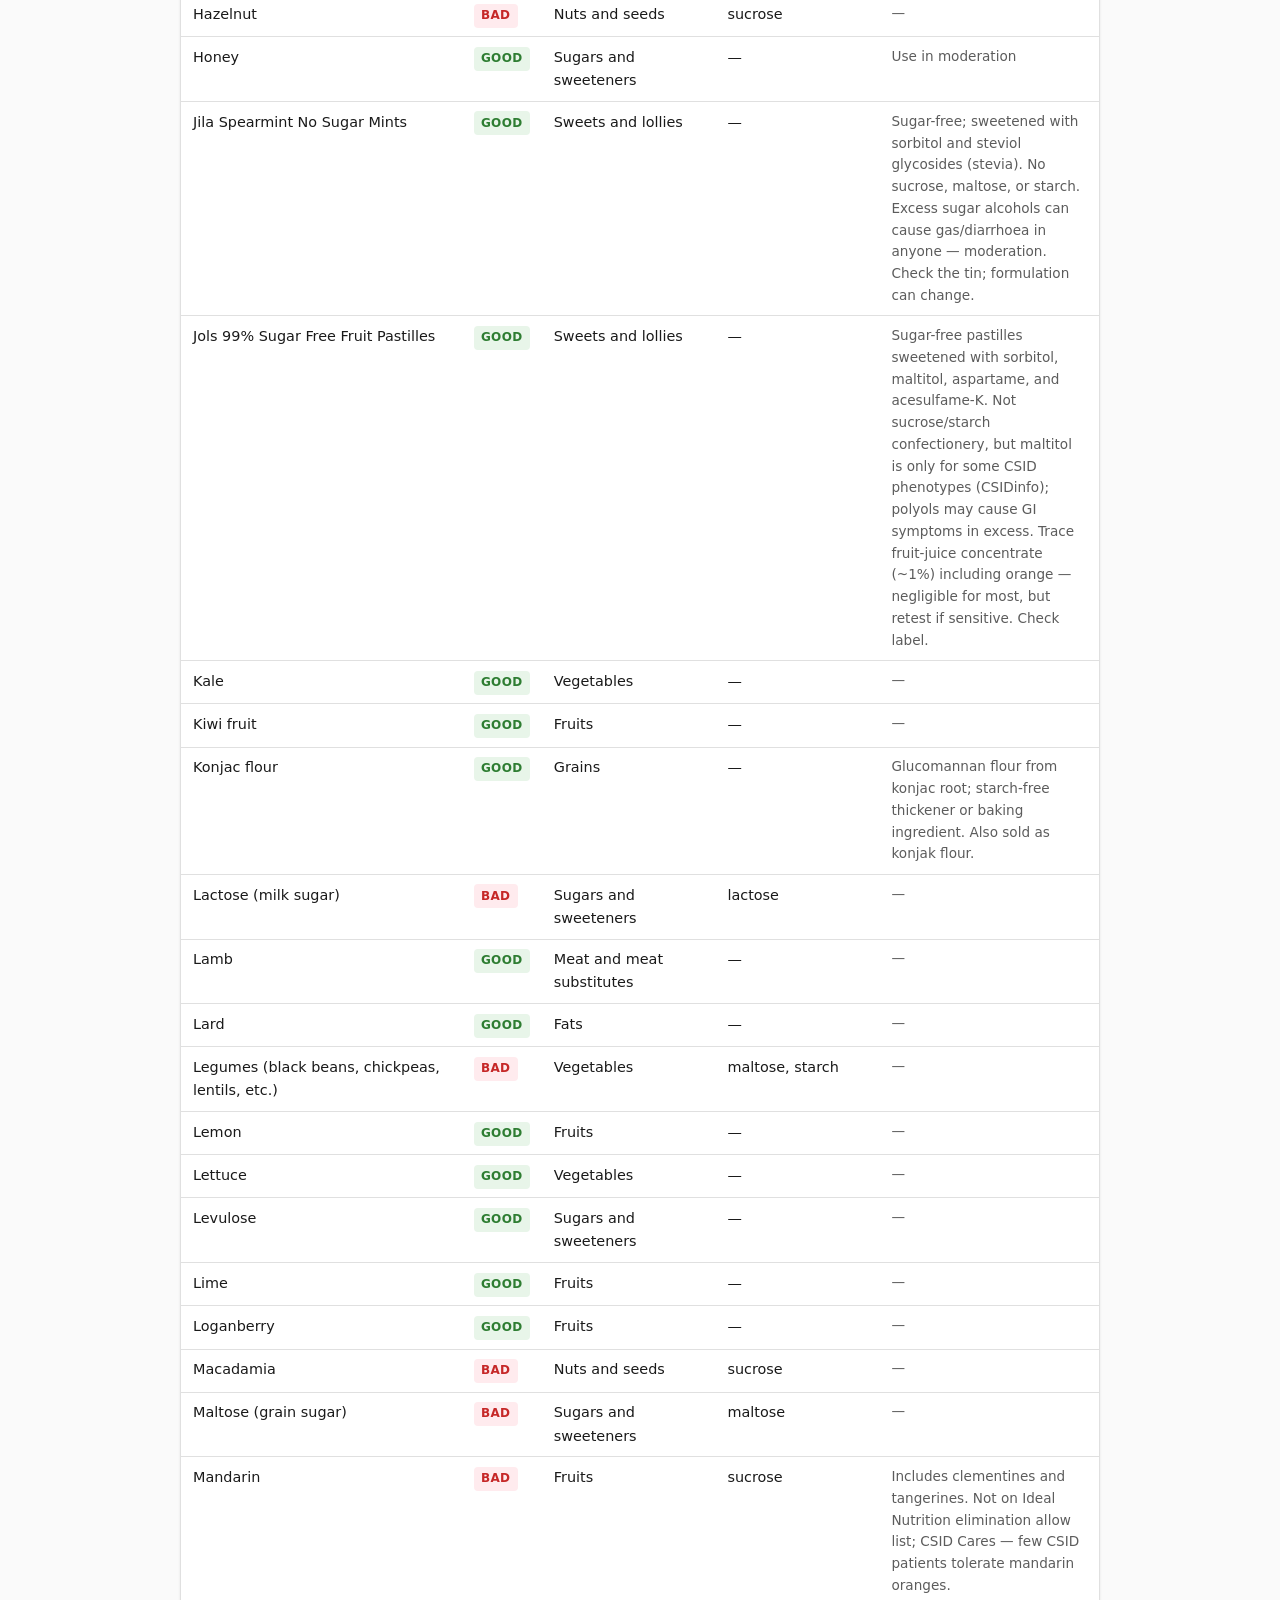
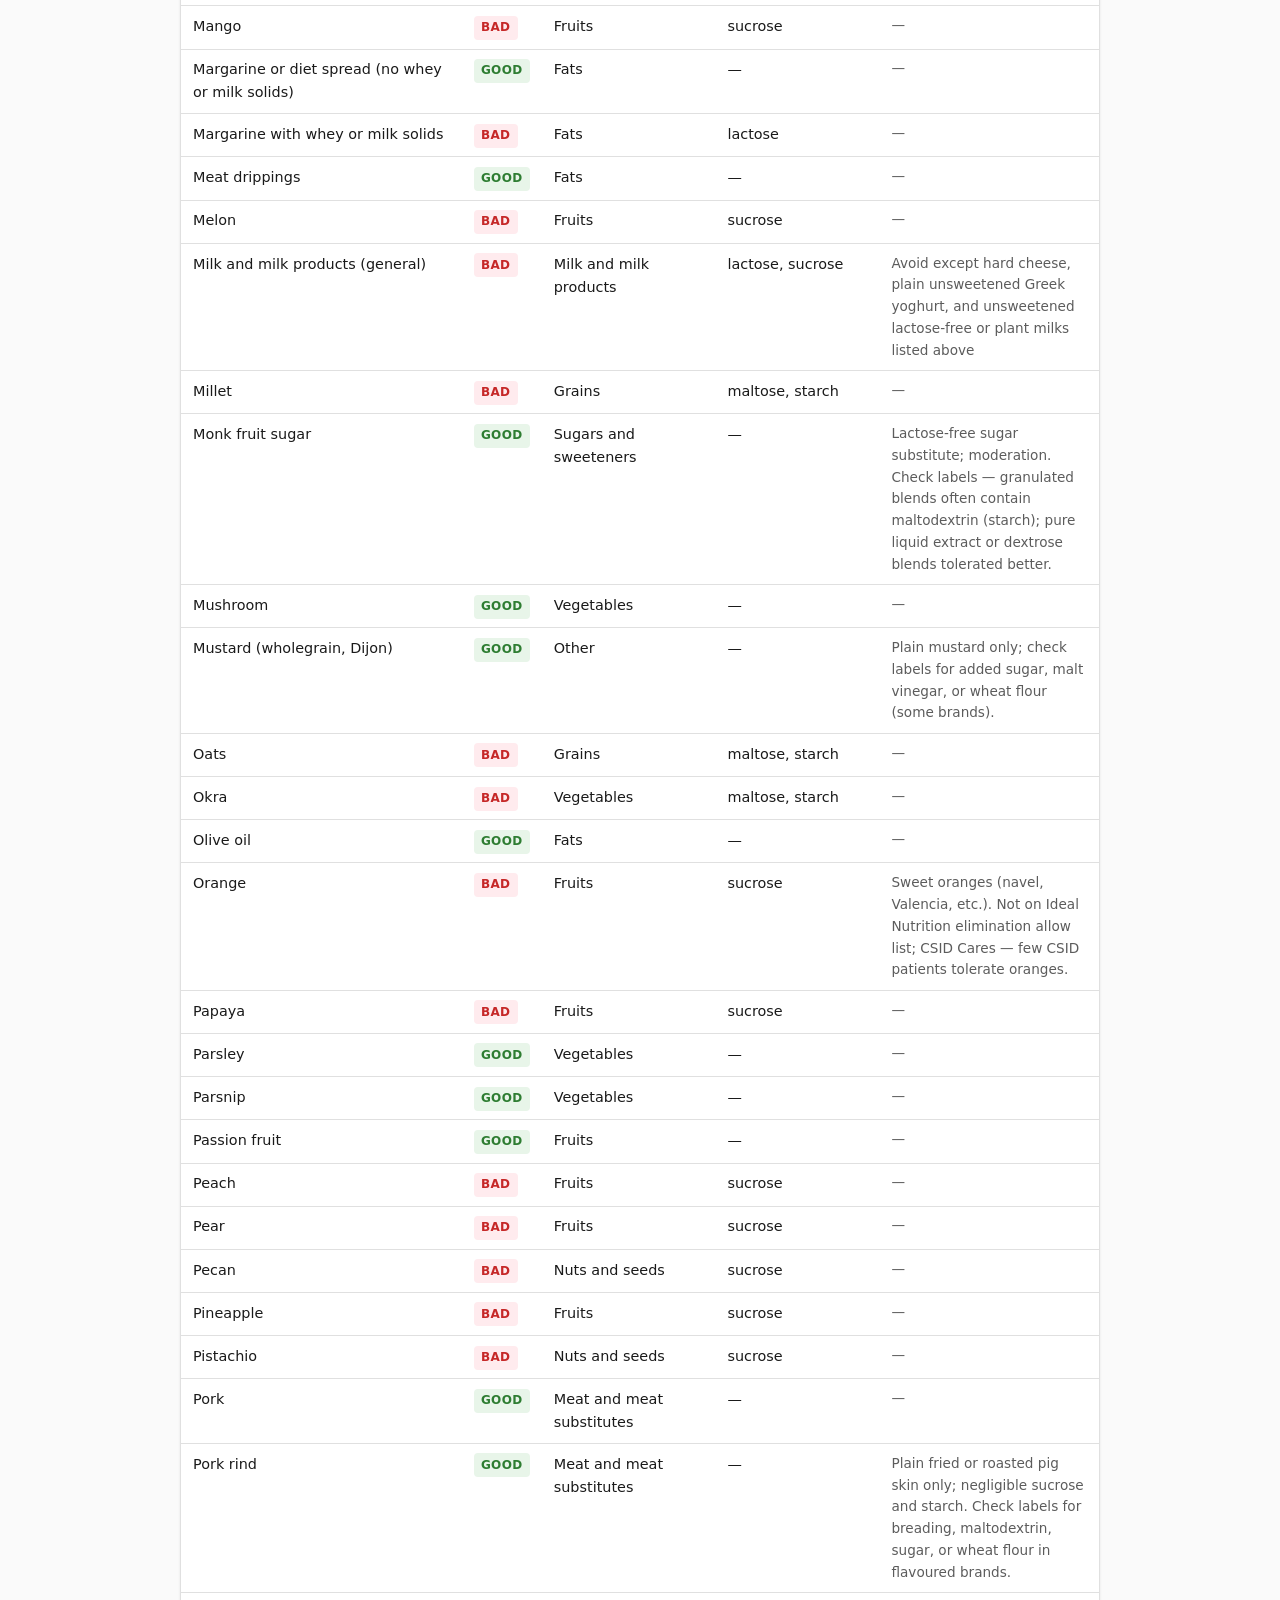
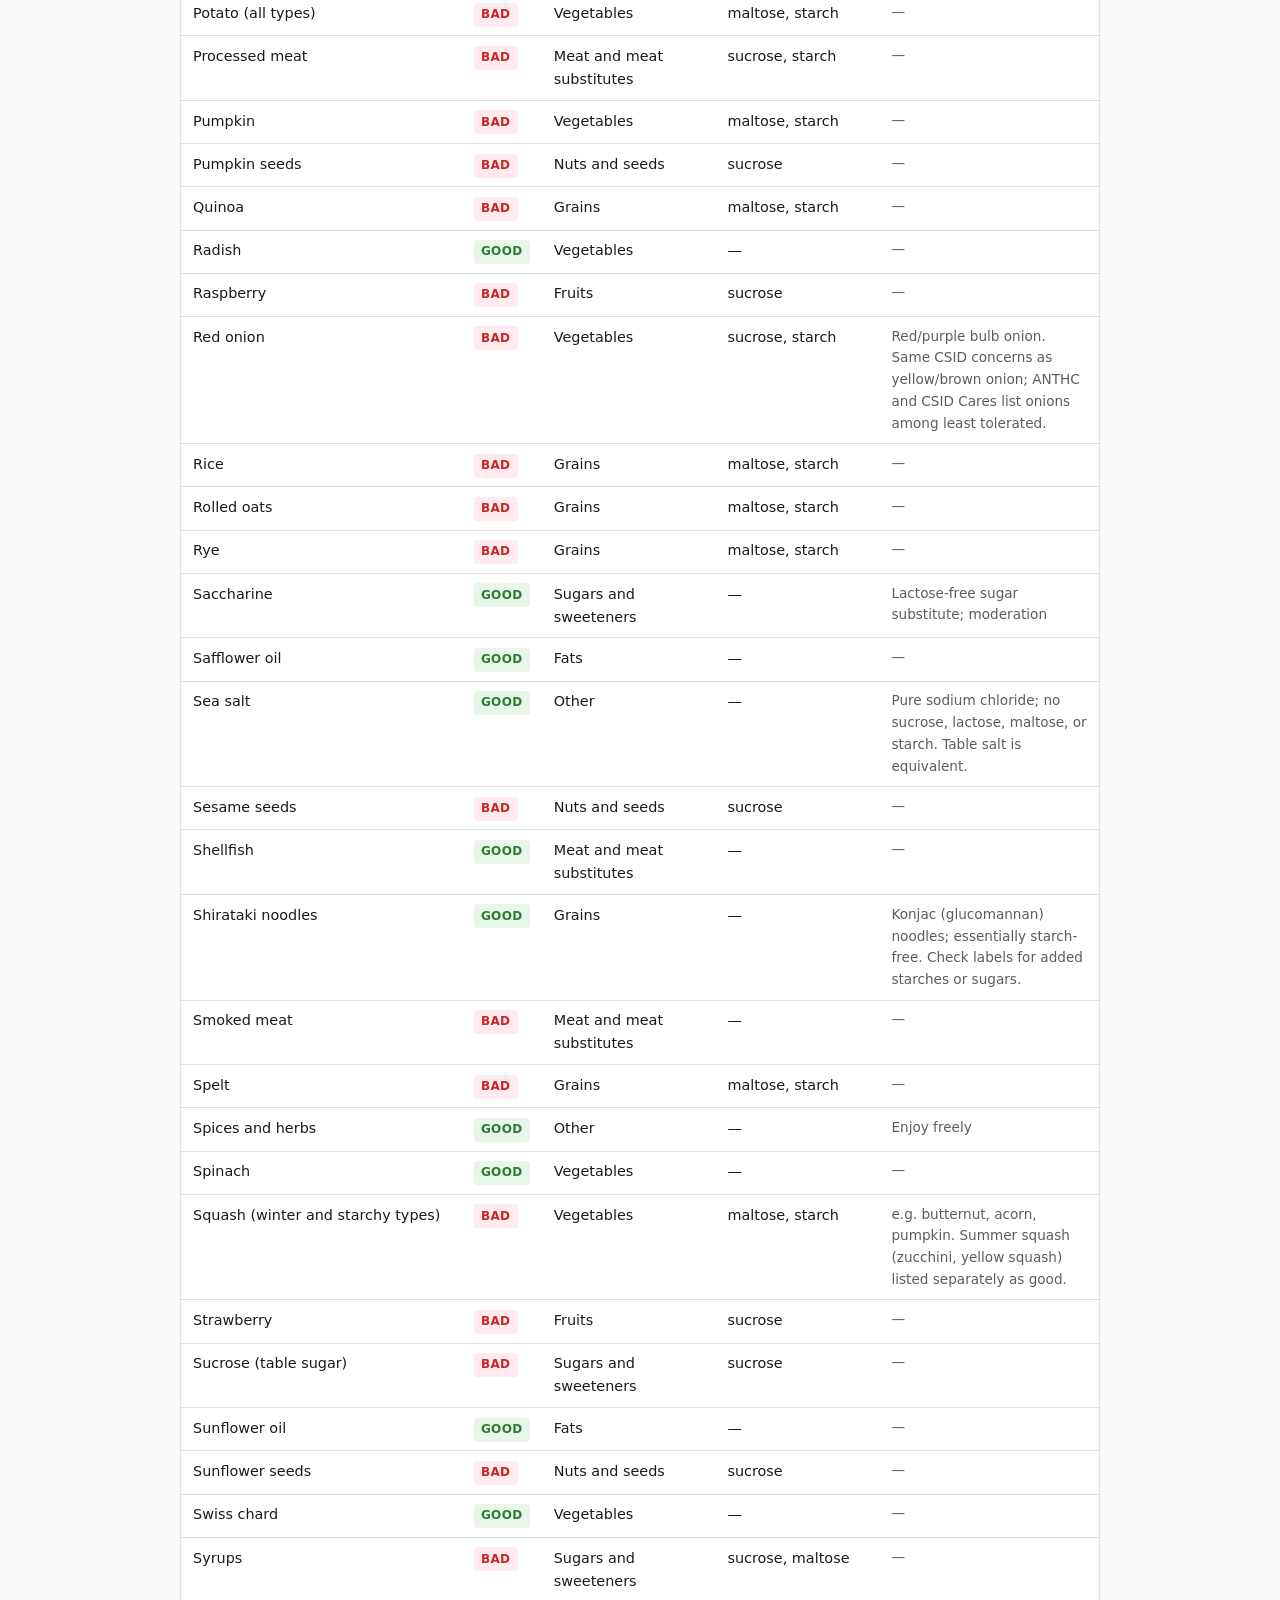
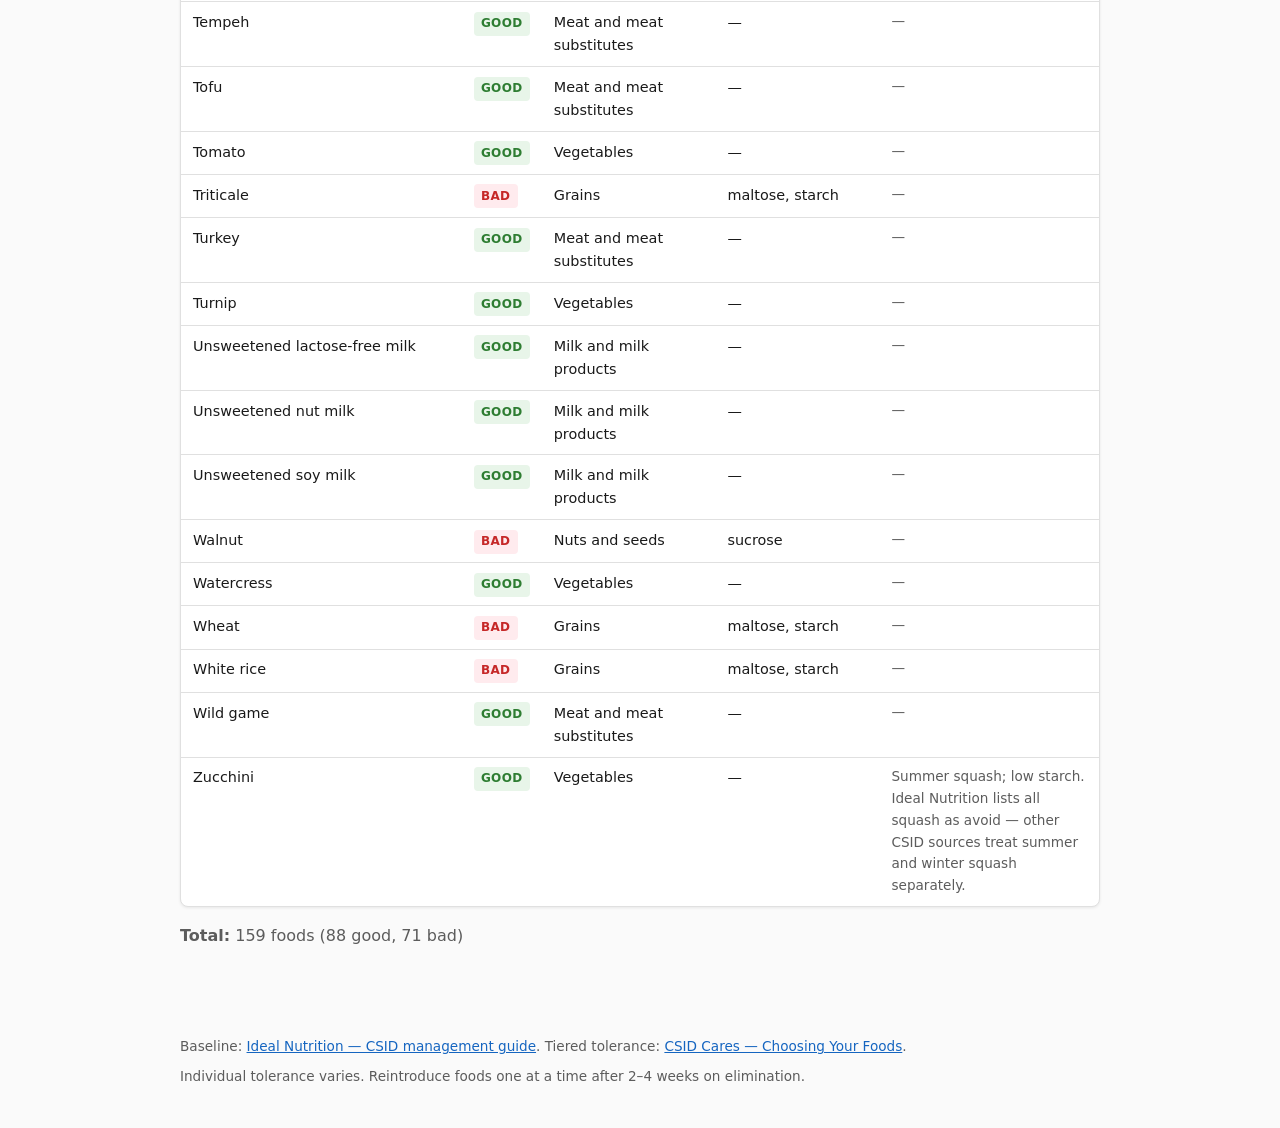
==== commit 6b305bea: "Add sweets and lollies section with new entries for Jila Spearmint No Sugar Mints, Jols 99% Sugar Fr" ====
--- a/docs/all-foods.html
+++ b/docs/all-foods.html
@@ -26,7 +26,7 @@
     <div class="search-bar">
       <label for="food-search">Search</label>
       <input type="search" id="food-search" placeholder="e.g. zucchini, starch, dairy…" autocomplete="off">
-      <p class="search-meta" id="search-count">156 foods</p>
+      <p class="search-meta" id="search-count">159 foods</p>
     </div>
     <div class="table-wrap">
       <table id="foods-table">
@@ -356,6 +356,13 @@
           <td class="notes">—</td>
         </tr>
         <tr data-status="good">
+          <td>Double D Butter Lollies (sugar free)</td>
+          <td><span class="badge good">Good</span></td>
+          <td>Sweets and lollies</td>
+          <td>—</td>
+          <td class="notes">Sugar-free butter candy (~89% isomalt) with stevia; no sucrose. Isomalt is a polyol tolerated by some CSID phenotypes (CSIDinfo B/C; CSID Cares — sugar alcohols for some). Not sucrose — slow incomplete α-glucosidase hydrolysis; excess polyols can cause gas/diarrhoea in anyone. Contains butter and cream — test if lactose-sensitive. Moderation (≈3.5 g isomalt per drop). Confirm sugar-free pack.</td>
+        </tr>
+        <tr data-status="good">
           <td>Duck</td>
           <td><span class="badge good">Good</span></td>
           <td>Meat and meat substitutes</td>
@@ -552,6 +559,20 @@
           <td class="notes">Use in moderation</td>
         </tr>
         <tr data-status="good">
+          <td>Jila Spearmint No Sugar Mints</td>
+          <td><span class="badge good">Good</span></td>
+          <td>Sweets and lollies</td>
+          <td>—</td>
+          <td class="notes">Sugar-free; sweetened with sorbitol and steviol glycosides (stevia). No sucrose, maltose, or starch. Excess sugar alcohols can cause gas/diarrhoea in anyone — moderation. Check the tin; formulation can change.</td>
+        </tr>
+        <tr data-status="good">
+          <td>Jols 99% Sugar Free Fruit Pastilles</td>
+          <td><span class="badge good">Good</span></td>
+          <td>Sweets and lollies</td>
+          <td>—</td>
+          <td class="notes">Sugar-free pastilles sweetened with sorbitol, maltitol, aspartame, and acesulfame-K. Not sucrose/starch confectionery, but maltitol is only for some CSID phenotypes (CSIDinfo); polyols may cause GI symptoms in excess. Trace fruit-juice concentrate (~1%) including orange — negligible for most, but retest if sensitive. Check label.</td>
+        </tr>
+        <tr data-status="good">
           <td>Kale</td>
           <td><span class="badge good">Good</span></td>
           <td>Vegetables</td>
@@ -1135,7 +1156,7 @@
         </tbody>
       </table>
     </div>
-    <p class="intro"><strong>Total:</strong> 156 foods (85 good, 71 bad)</p>
+    <p class="intro"><strong>Total:</strong> 159 foods (88 good, 71 bad)</p>
 
   </main>
   <footer>
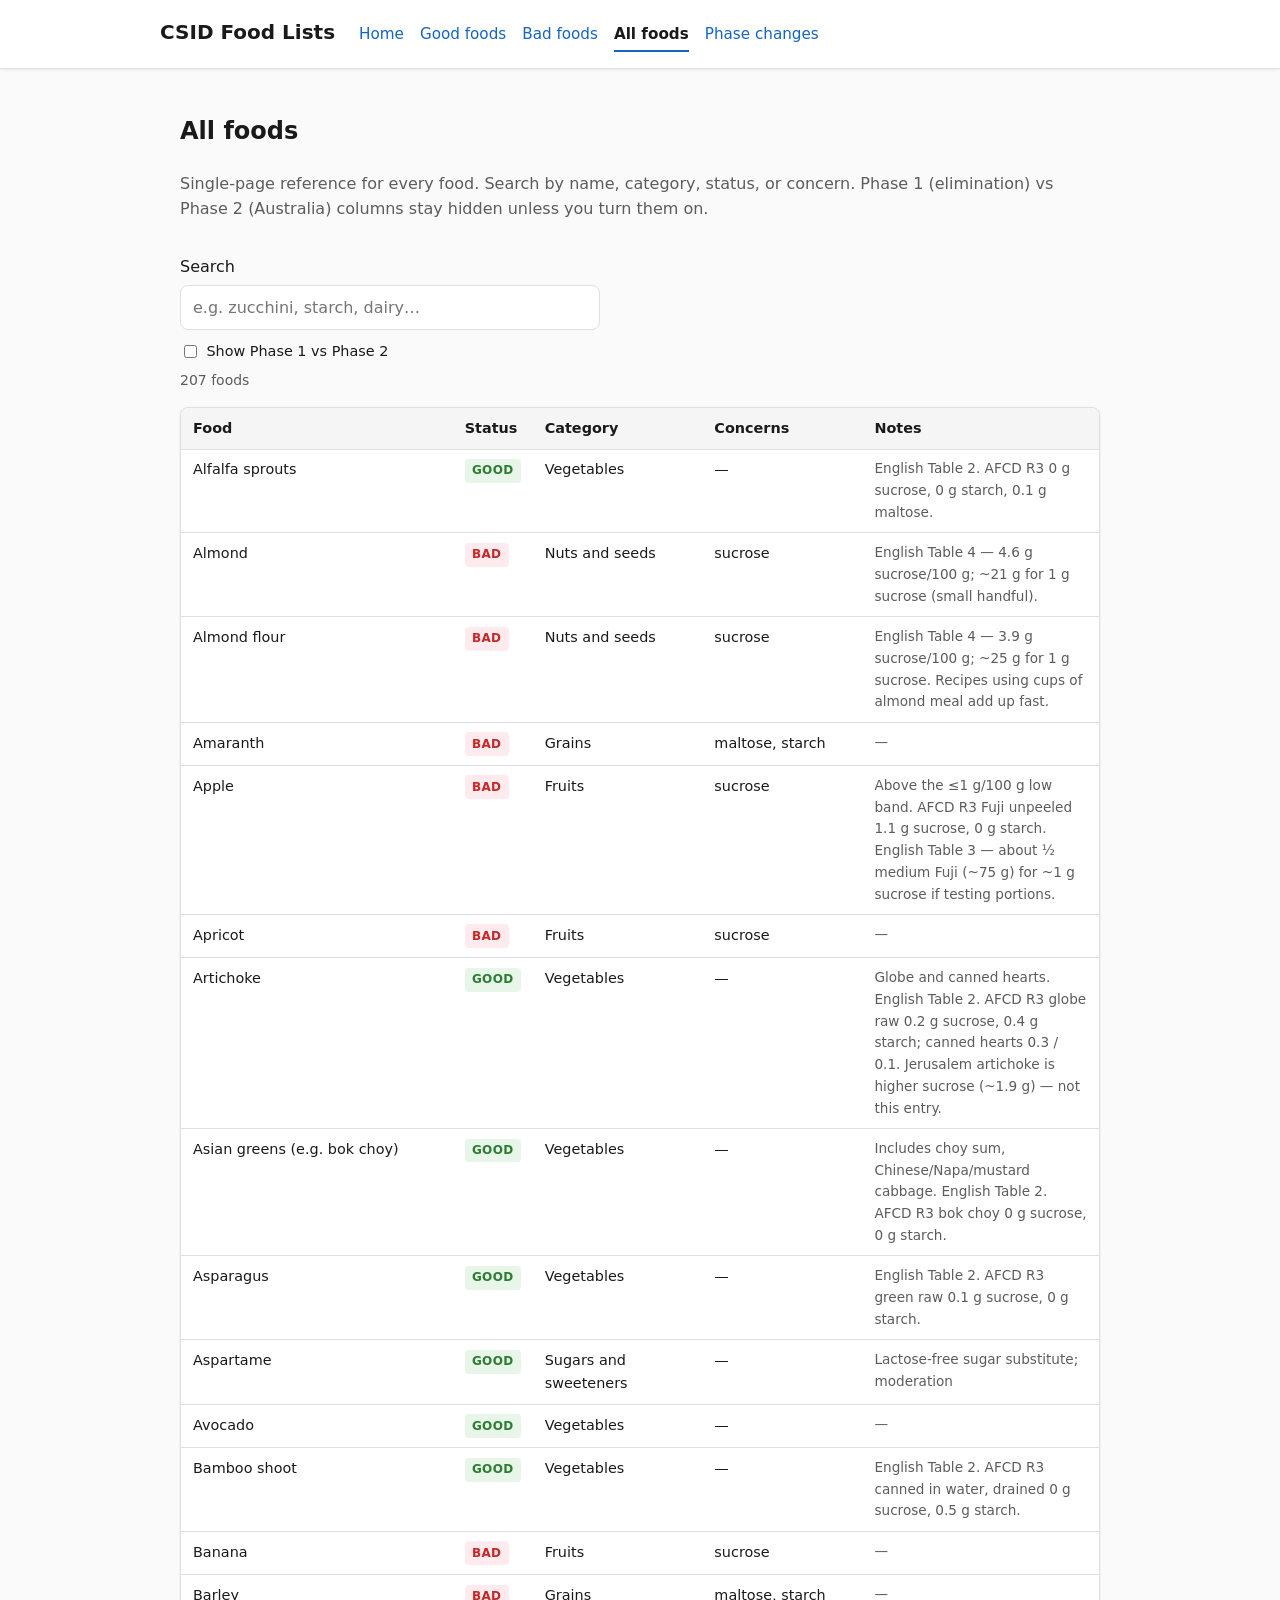
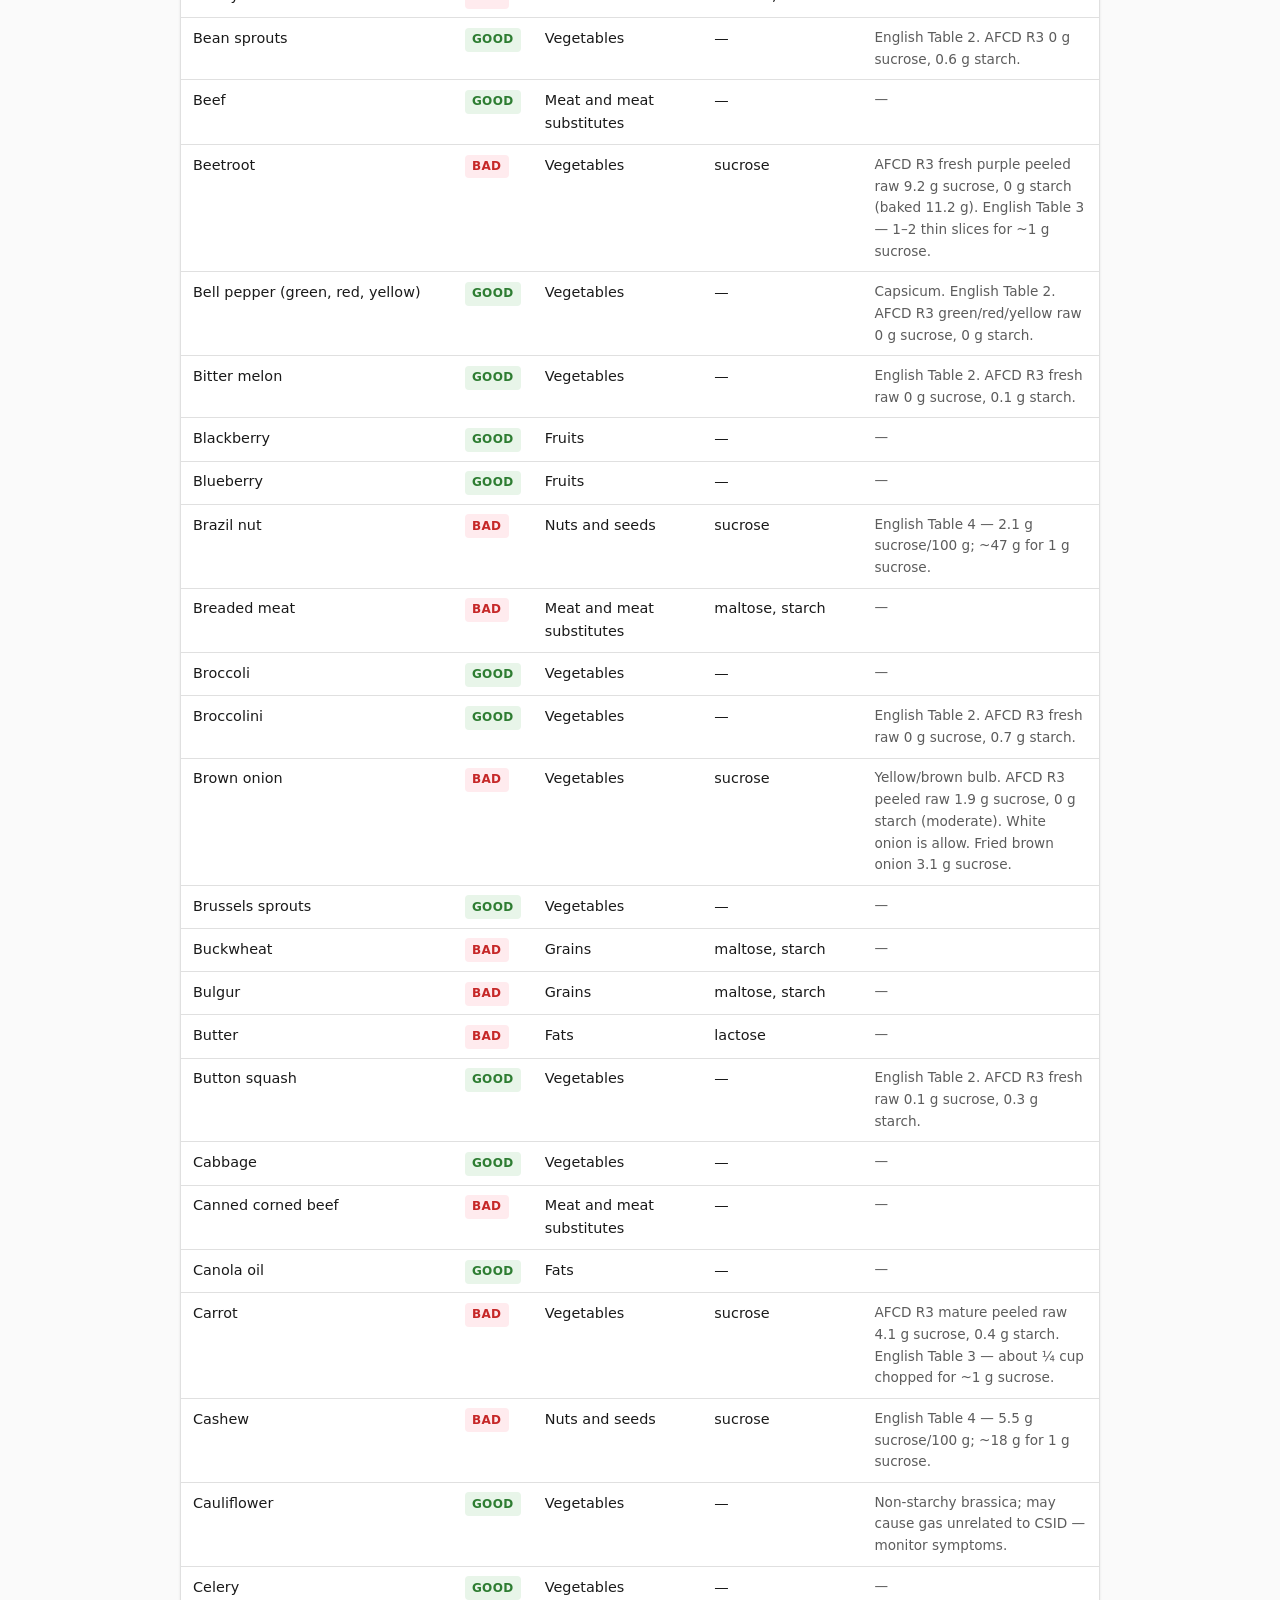
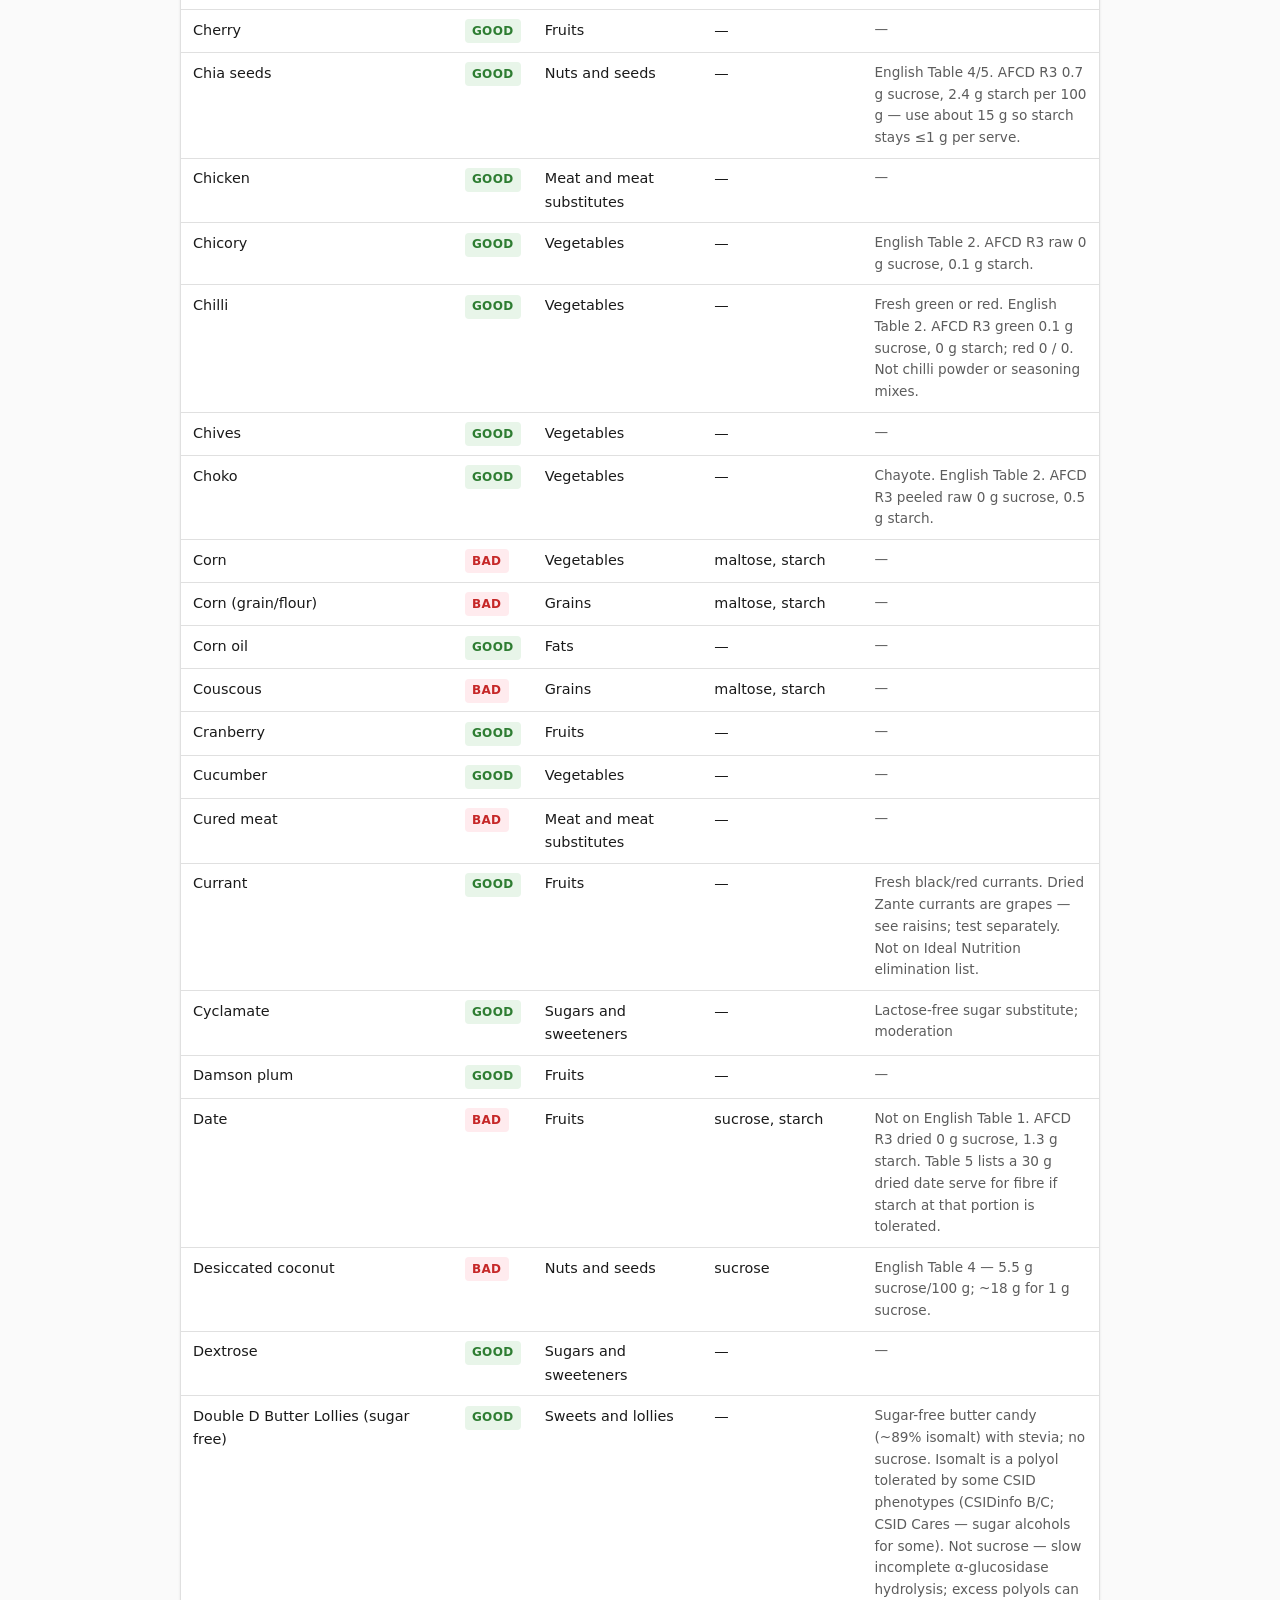
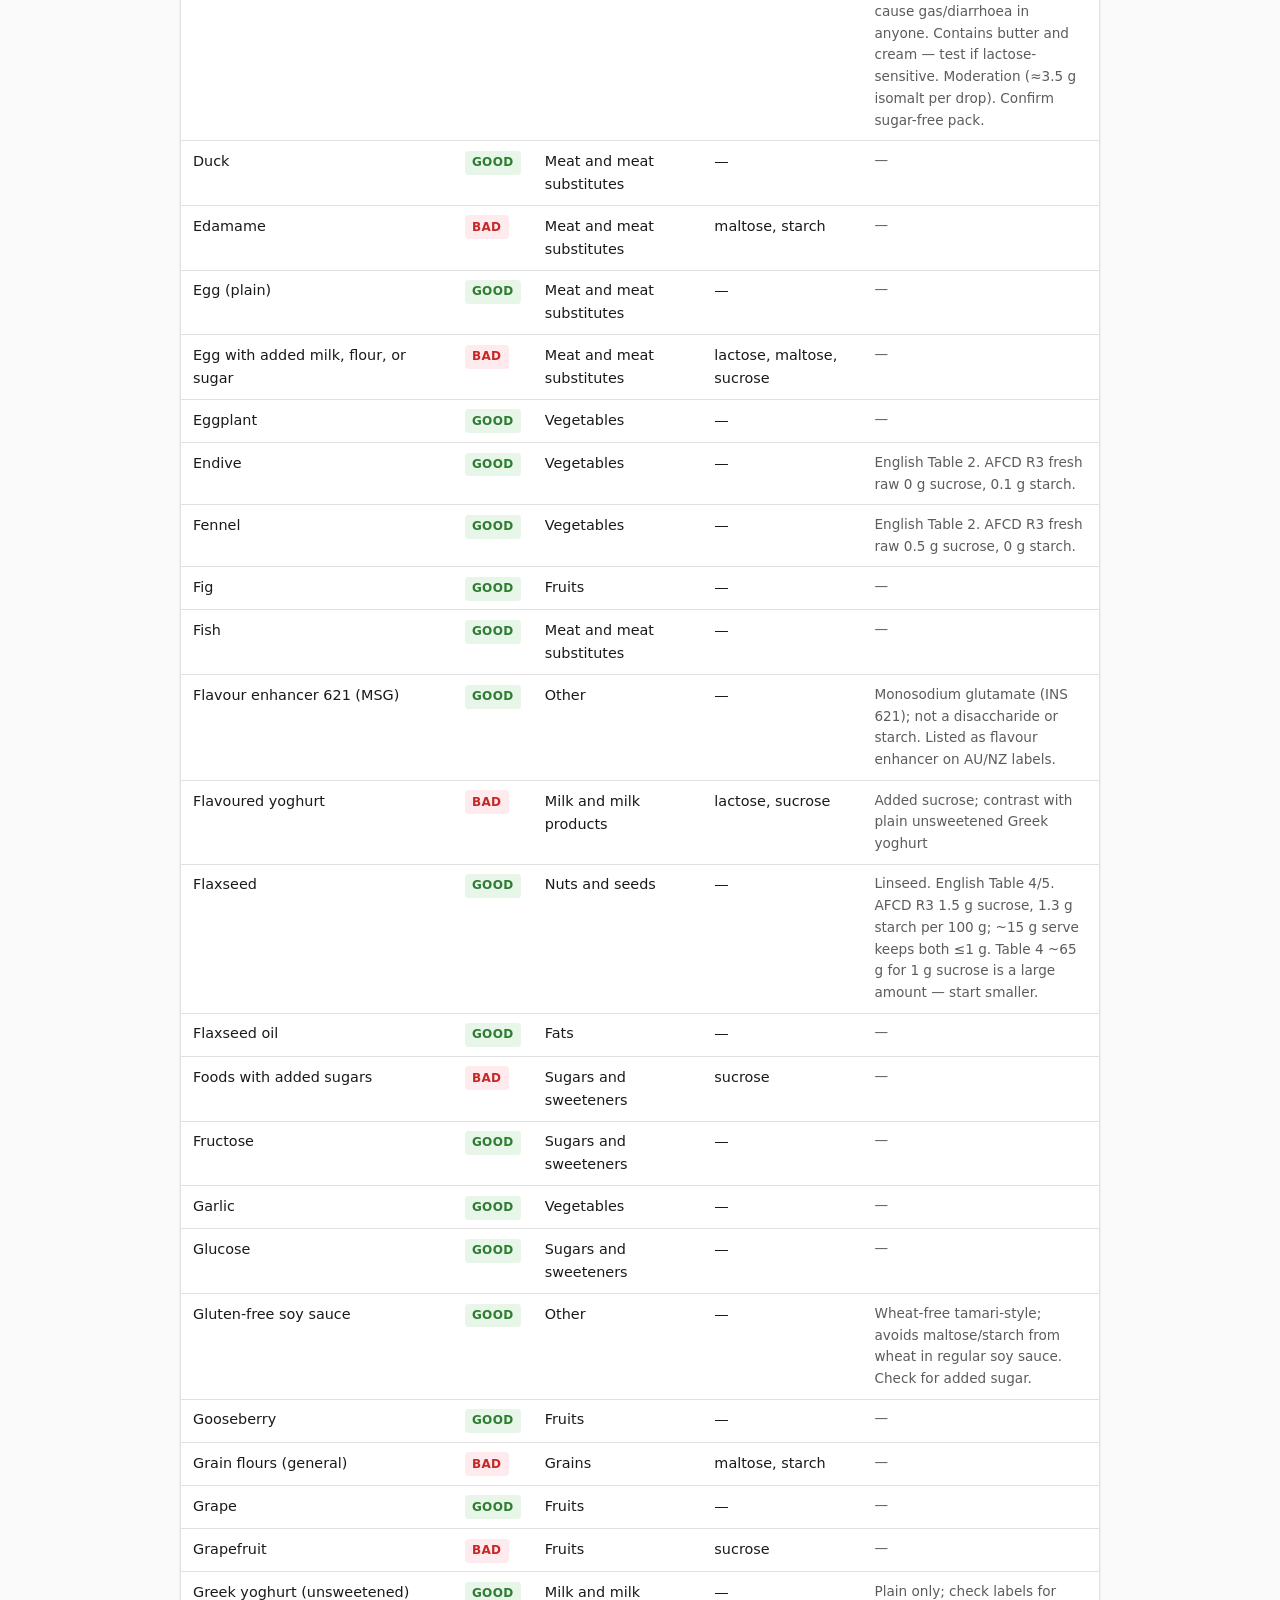
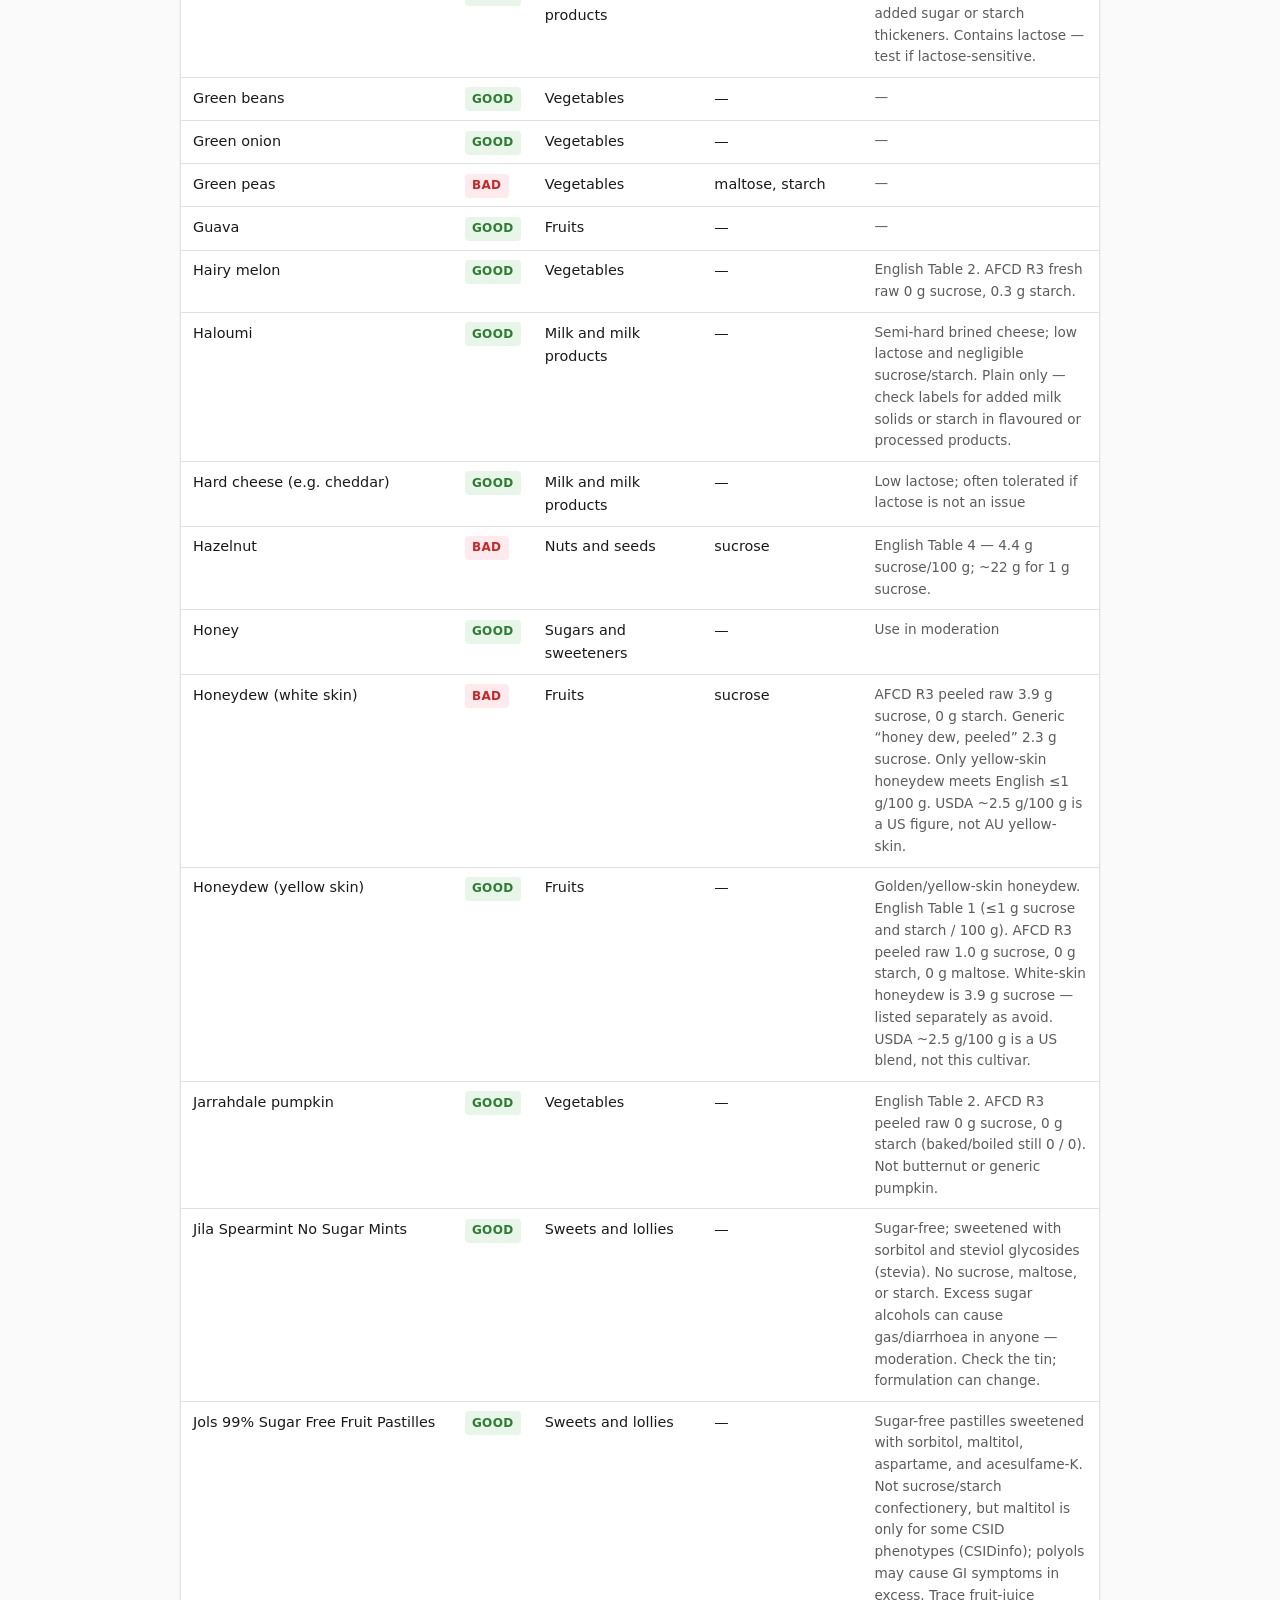
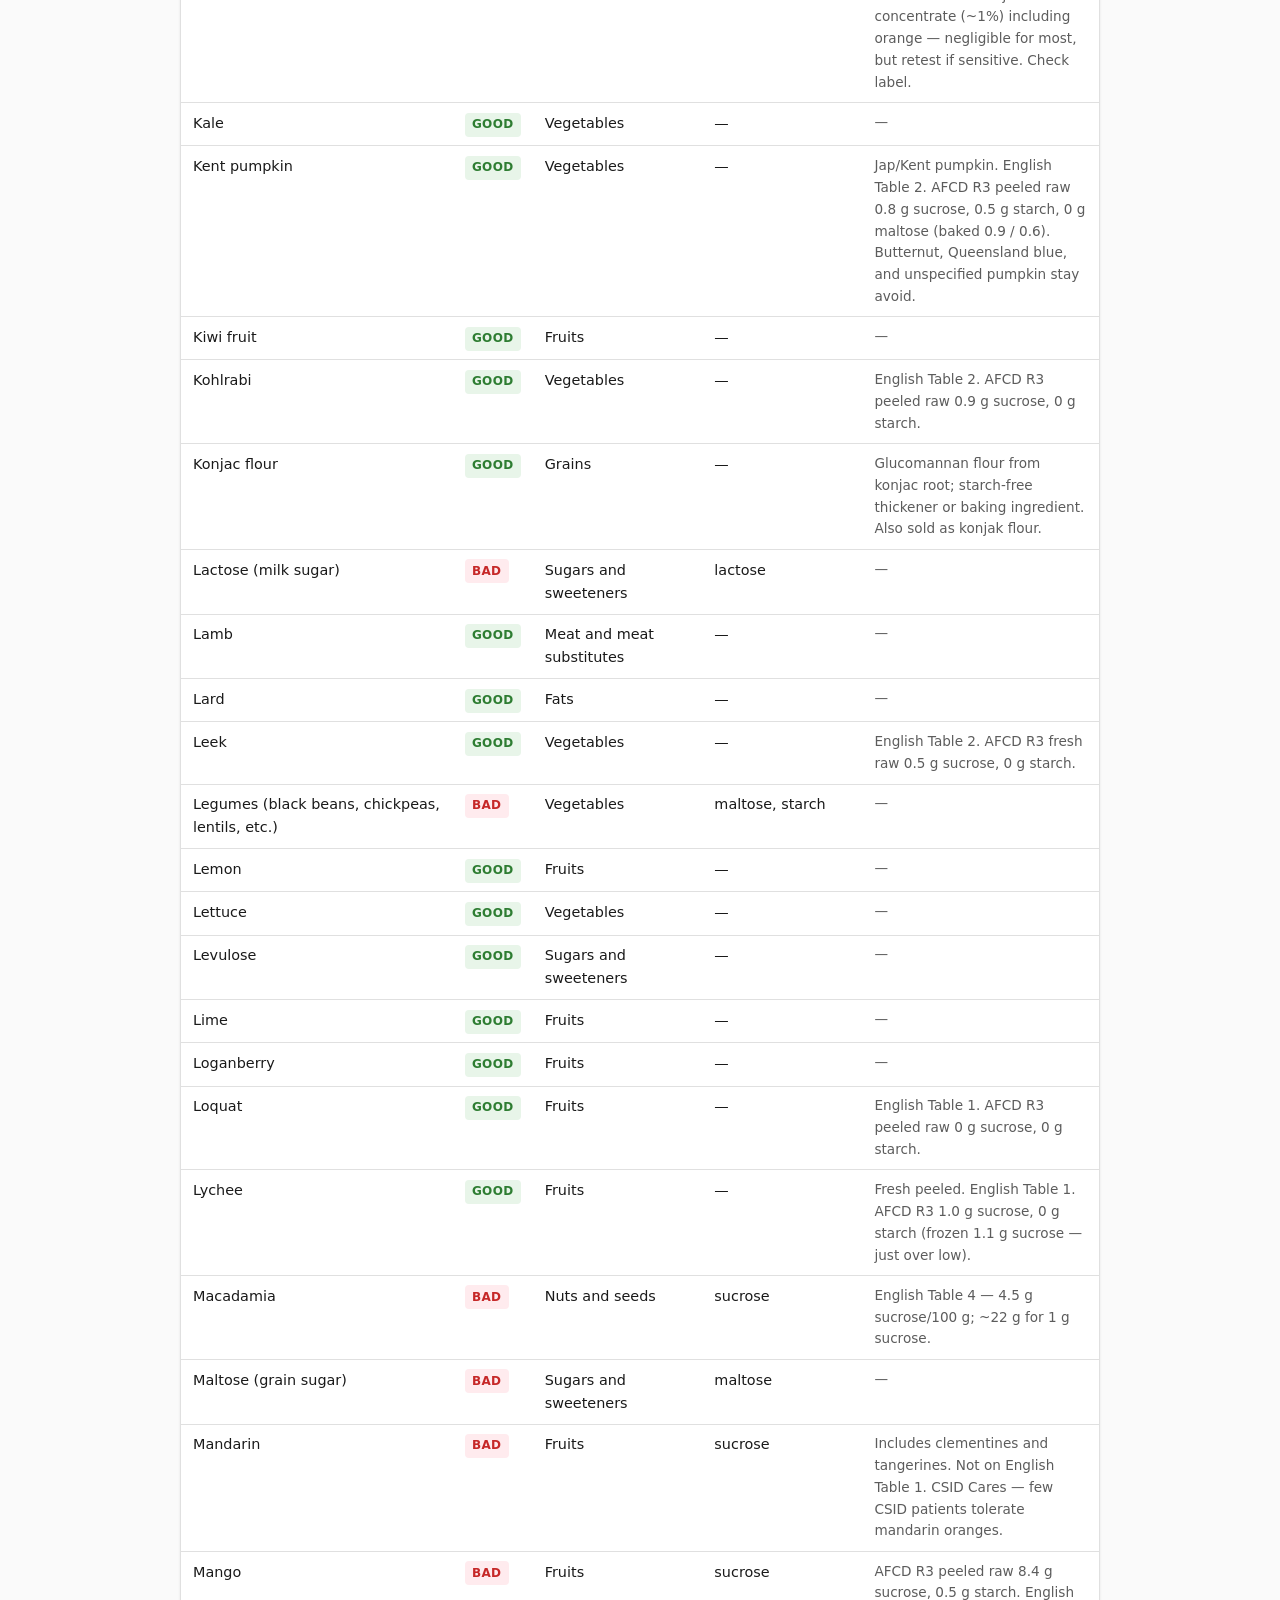
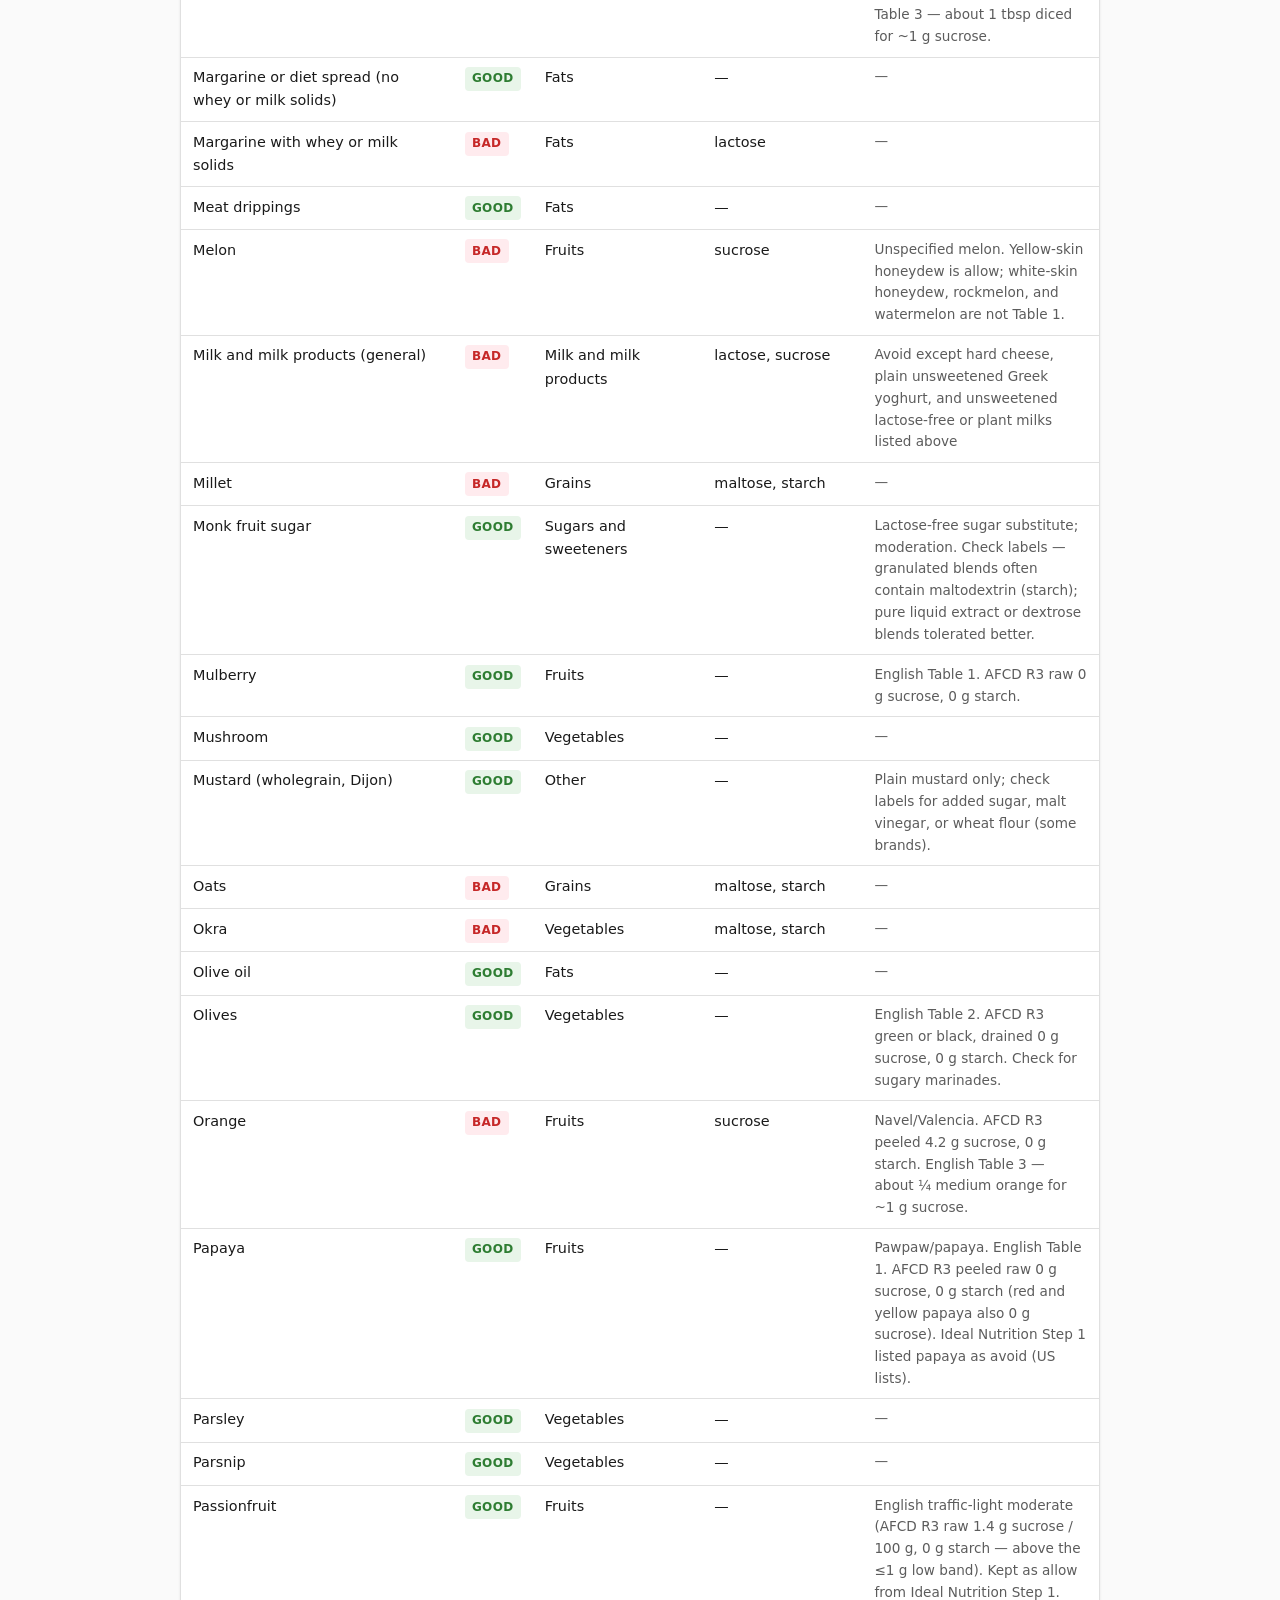
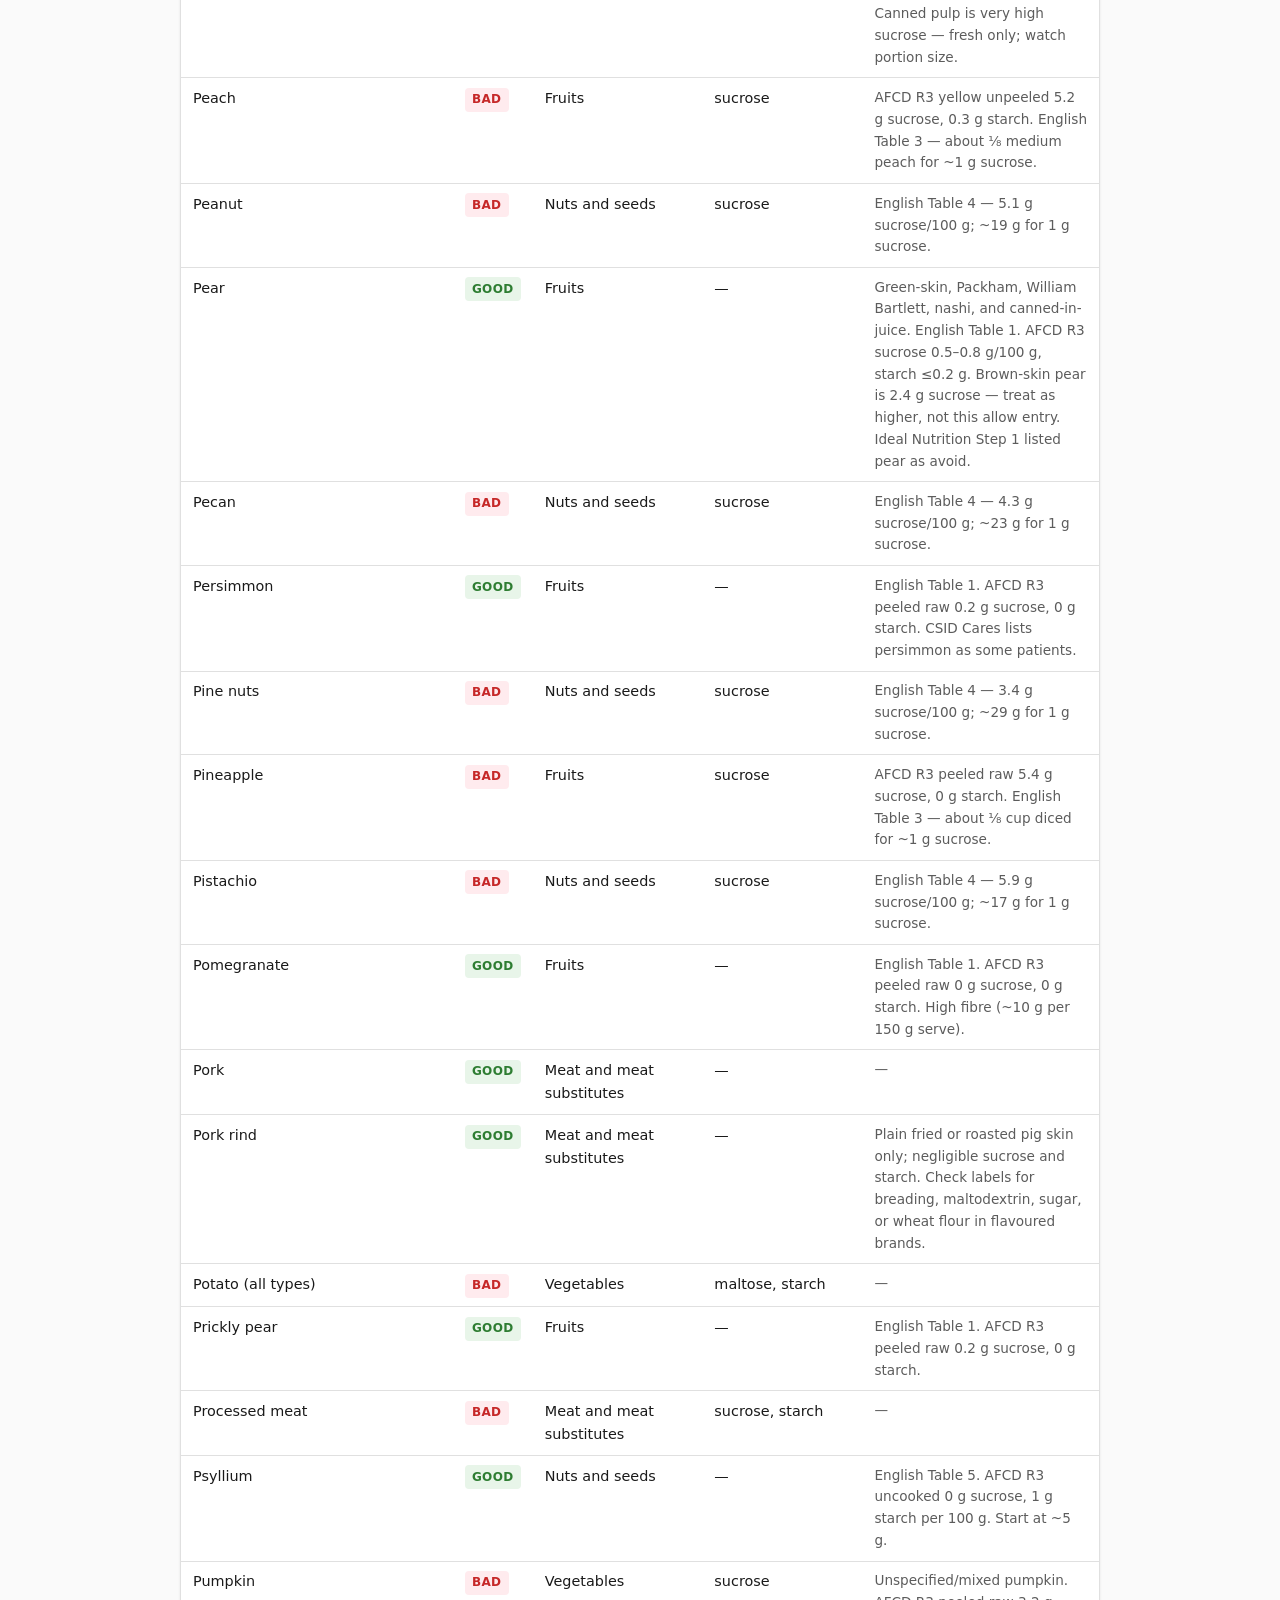
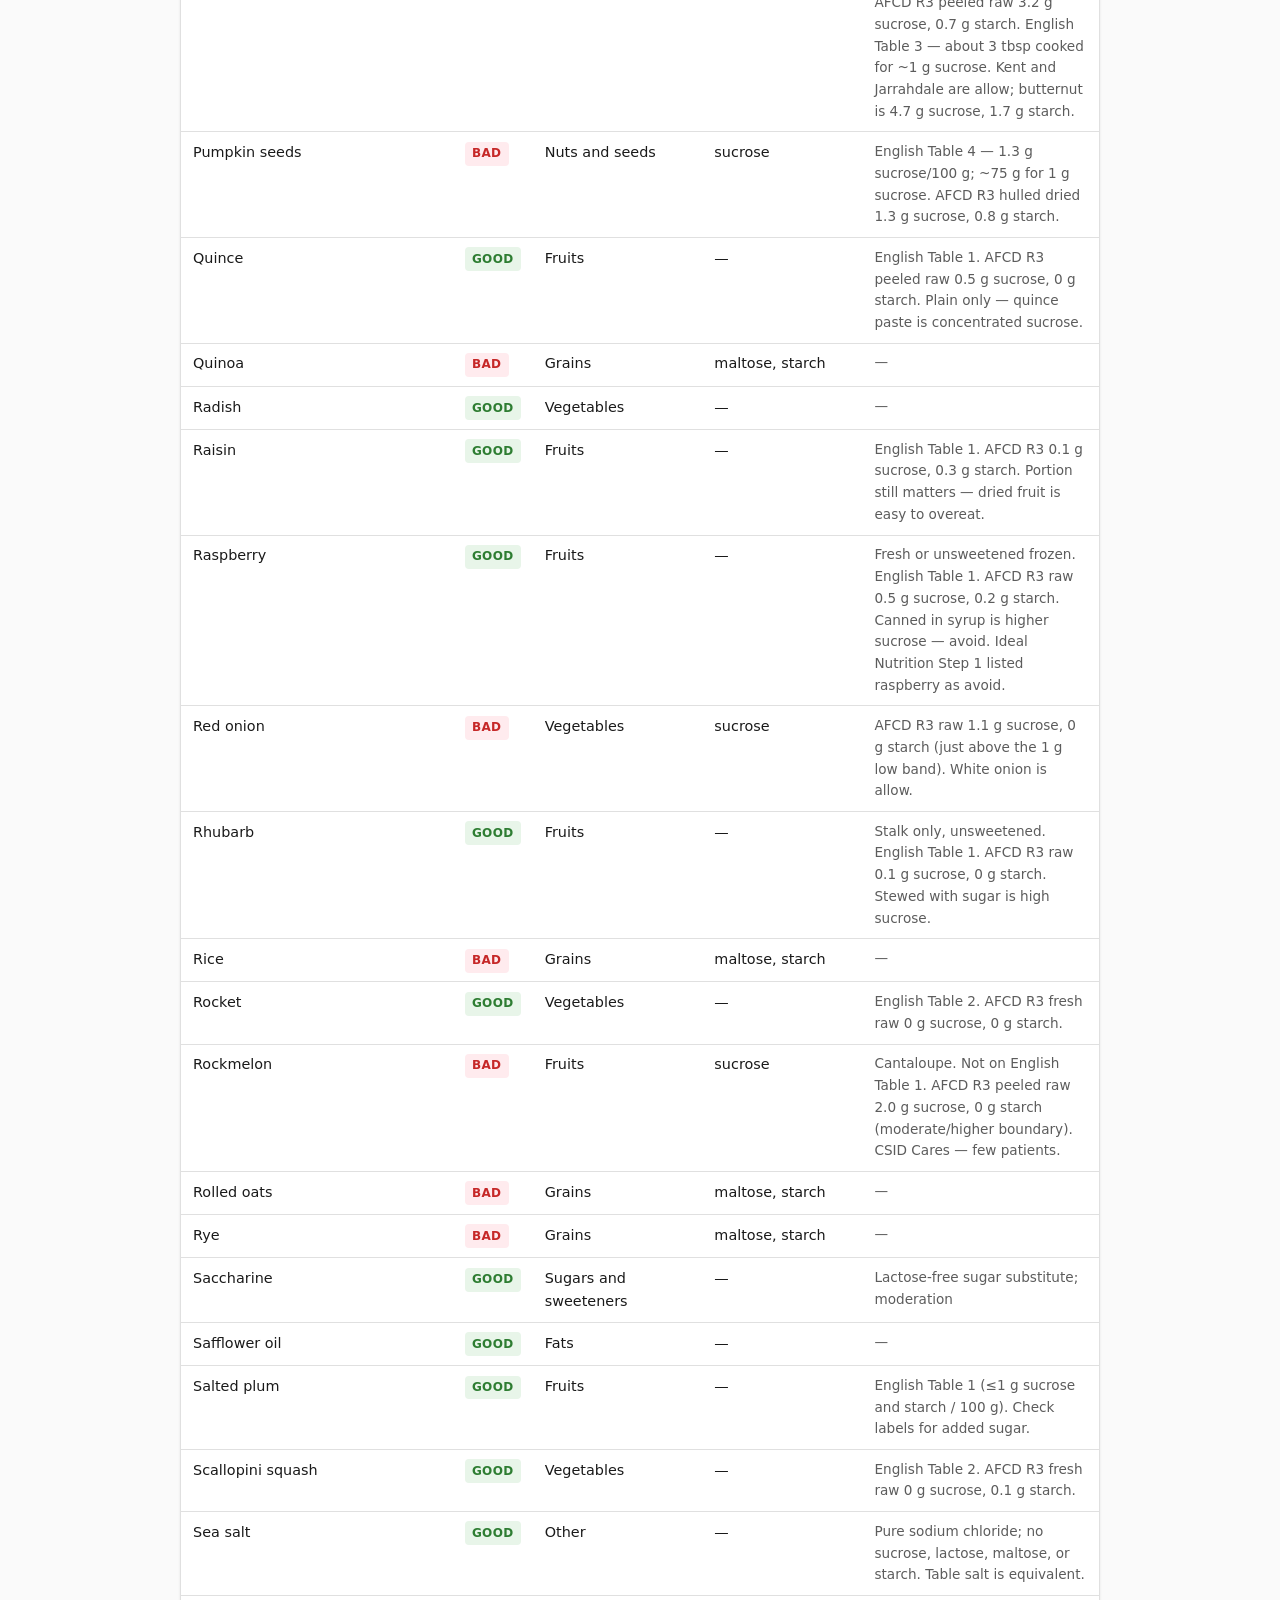
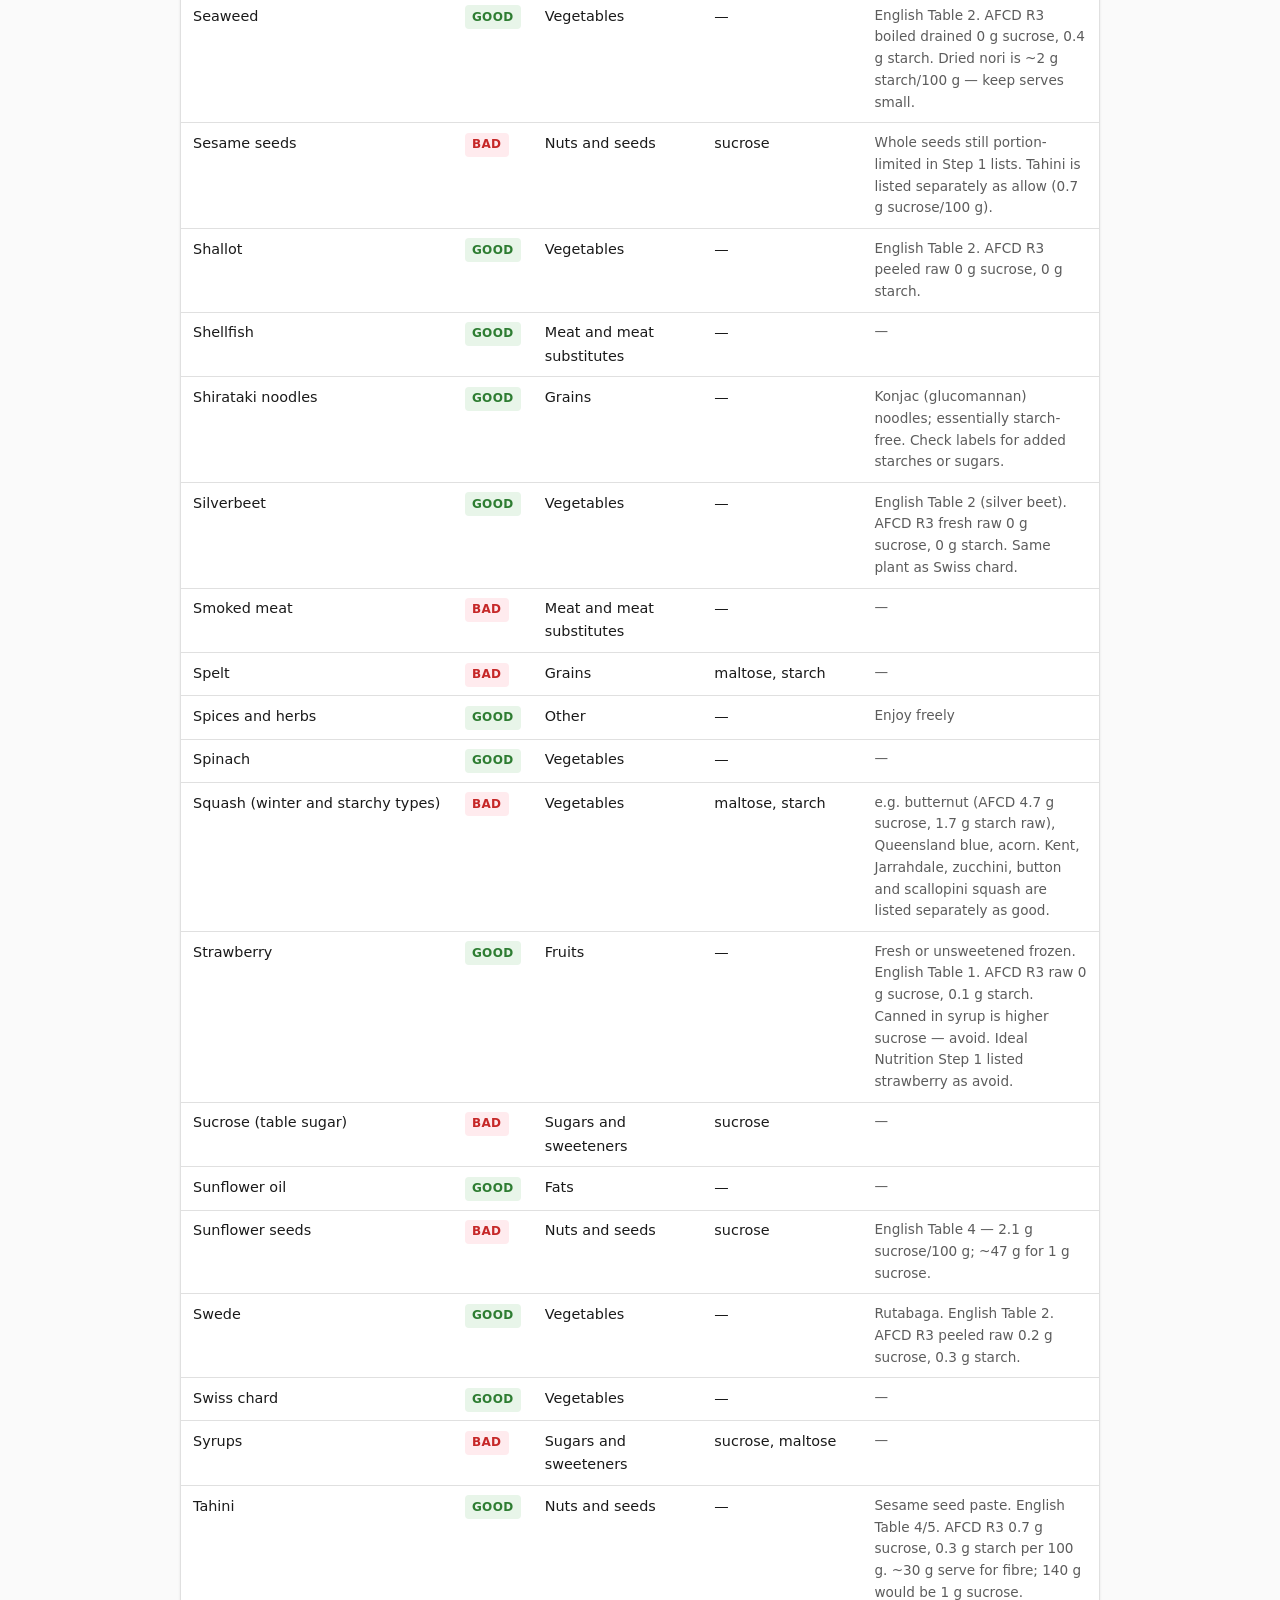
==== commit 85813618: "Move to phase 2. Switch to Dr Carolyn English (Australian) and Australian food lists as a primary so" ====
--- a/docs/all-foods.html
+++ b/docs/all-foods.html
@@ -15,6 +15,7 @@
         <a href="good.html">Good foods</a>
         <a href="bad.html">Bad foods</a>
         <a href="all-foods.html" aria-current="page">All foods</a>
+        <a href="changes.html">Phase changes</a>
       </nav>
     </div>
   </header>
@@ -22,1147 +23,1908 @@
     <h2>All foods</h2>
     <p class="intro">
       Single-page reference for every food. Search by name, category, status, or concern.
+      Phase 1 (elimination) vs Phase 2 (Australia) columns stay hidden unless you turn them on.
     </p>
     <div class="search-bar">
       <label for="food-search">Search</label>
       <input type="search" id="food-search" placeholder="e.g. zucchini, starch, dairy…" autocomplete="off">
-      <p class="search-meta" id="search-count">159 foods</p>
+      <p class="toggle-row">
+        <label>
+          <input type="checkbox" id="show-phases">
+          Show Phase 1 vs Phase 2
+        </label>
+      </p>
+      <p class="search-meta" id="search-count">207 foods</p>
     </div>
     <div class="table-wrap">
       <table id="foods-table">
         <thead>
           <tr>
             <th>Food</th>
-            <th>Status</th>
+            <th class="col-status">Status</th>
+            <th class="phase-col">Phase 1</th>
+            <th class="phase-col">Phase 2</th>
             <th>Category</th>
             <th>Concerns</th>
             <th>Notes</th>
           </tr>
         </thead>
         <tbody>
-        <tr data-status="bad">
+        <tr data-status="good" data-phase1="none" data-change="added">
+          <td>Alfalfa sprouts</td>
+          <td class="col-status"><span class="badge good">Good</span></td>
+          <td class="phase-col">—</td>
+          <td class="phase-col"><span class="badge good">Good</span></td>
+          <td>Vegetables</td>
+          <td>—</td>
+          <td class="notes">English Table 2. AFCD R3 0 g sucrose, 0 g starch, 0.1 g maltose.</td>
+        </tr>
+        <tr data-status="bad" data-phase1="bad" data-change="">
           <td>Almond</td>
-          <td><span class="badge bad">Bad</span></td>
+          <td class="col-status"><span class="badge bad">Bad</span></td>
+          <td class="phase-col"><span class="badge bad">Bad</span></td>
+          <td class="phase-col"><span class="badge bad">Bad</span></td>
           <td>Nuts and seeds</td>
           <td>sucrose</td>
-          <td class="notes">—</td>
-        </tr>
-        <tr data-status="bad">
+          <td class="notes">English Table 4 — 4.6 g sucrose/100 g; ~21 g for 1 g sucrose (small handful).</td>
+        </tr>
+        <tr data-status="bad" data-phase1="bad" data-change="">
           <td>Almond flour</td>
-          <td><span class="badge bad">Bad</span></td>
+          <td class="col-status"><span class="badge bad">Bad</span></td>
+          <td class="phase-col"><span class="badge bad">Bad</span></td>
+          <td class="phase-col"><span class="badge bad">Bad</span></td>
           <td>Nuts and seeds</td>
-          <td>sucrose, starch</td>
-          <td class="notes">Ground almonds; same sucrose concern as whole almonds. Reintroduce in testing phase.</td>
-        </tr>
-        <tr data-status="bad">
+          <td>sucrose</td>
+          <td class="notes">English Table 4 — 3.9 g sucrose/100 g; ~25 g for 1 g sucrose. Recipes using cups of almond meal add up fast.</td>
+        </tr>
+        <tr data-status="bad" data-phase1="bad" data-change="">
           <td>Amaranth</td>
-          <td><span class="badge bad">Bad</span></td>
+          <td class="col-status"><span class="badge bad">Bad</span></td>
+          <td class="phase-col"><span class="badge bad">Bad</span></td>
+          <td class="phase-col"><span class="badge bad">Bad</span></td>
           <td>Grains</td>
           <td>maltose, starch</td>
           <td class="notes">—</td>
         </tr>
-        <tr data-status="bad">
+        <tr data-status="bad" data-phase1="bad" data-change="">
           <td>Apple</td>
-          <td><span class="badge bad">Bad</span></td>
-          <td>Fruits</td>
-          <td>sucrose</td>
-          <td class="notes">—</td>
-        </tr>
-        <tr data-status="bad">
+          <td class="col-status"><span class="badge bad">Bad</span></td>
+          <td class="phase-col"><span class="badge bad">Bad</span></td>
+          <td class="phase-col"><span class="badge bad">Bad</span></td>
+          <td>Fruits</td>
+          <td>sucrose</td>
+          <td class="notes">Above the ≤1 g/100 g low band. AFCD R3 Fuji unpeeled 1.1 g sucrose, 0 g starch. English Table 3 — about ½ medium Fuji (~75 g) for ~1 g sucrose if testing portions.</td>
+        </tr>
+        <tr data-status="bad" data-phase1="bad" data-change="">
           <td>Apricot</td>
-          <td><span class="badge bad">Bad</span></td>
-          <td>Fruits</td>
-          <td>sucrose</td>
-          <td class="notes">—</td>
-        </tr>
-        <tr data-status="good">
+          <td class="col-status"><span class="badge bad">Bad</span></td>
+          <td class="phase-col"><span class="badge bad">Bad</span></td>
+          <td class="phase-col"><span class="badge bad">Bad</span></td>
+          <td>Fruits</td>
+          <td>sucrose</td>
+          <td class="notes">—</td>
+        </tr>
+        <tr data-status="good" data-phase1="none" data-change="added">
+          <td>Artichoke</td>
+          <td class="col-status"><span class="badge good">Good</span></td>
+          <td class="phase-col">—</td>
+          <td class="phase-col"><span class="badge good">Good</span></td>
+          <td>Vegetables</td>
+          <td>—</td>
+          <td class="notes">Globe and canned hearts. English Table 2. AFCD R3 globe raw 0.2 g sucrose, 0.4 g starch; canned hearts 0.3 / 0.1. Jerusalem artichoke is higher sucrose (~1.9 g) — not this entry.</td>
+        </tr>
+        <tr data-status="good" data-phase1="good" data-change="">
           <td>Asian greens (e.g. bok choy)</td>
-          <td><span class="badge good">Good</span></td>
-          <td>Vegetables</td>
-          <td>—</td>
-          <td class="notes">—</td>
-        </tr>
-        <tr data-status="good">
+          <td class="col-status"><span class="badge good">Good</span></td>
+          <td class="phase-col"><span class="badge good">Good</span></td>
+          <td class="phase-col"><span class="badge good">Good</span></td>
+          <td>Vegetables</td>
+          <td>—</td>
+          <td class="notes">Includes choy sum, Chinese/Napa/mustard cabbage. English Table 2. AFCD R3 bok choy 0 g sucrose, 0 g starch.</td>
+        </tr>
+        <tr data-status="good" data-phase1="none" data-change="added">
+          <td>Asparagus</td>
+          <td class="col-status"><span class="badge good">Good</span></td>
+          <td class="phase-col">—</td>
+          <td class="phase-col"><span class="badge good">Good</span></td>
+          <td>Vegetables</td>
+          <td>—</td>
+          <td class="notes">English Table 2. AFCD R3 green raw 0.1 g sucrose, 0 g starch.</td>
+        </tr>
+        <tr data-status="good" data-phase1="good" data-change="">
           <td>Aspartame</td>
-          <td><span class="badge good">Good</span></td>
+          <td class="col-status"><span class="badge good">Good</span></td>
+          <td class="phase-col"><span class="badge good">Good</span></td>
+          <td class="phase-col"><span class="badge good">Good</span></td>
           <td>Sugars and sweeteners</td>
           <td>—</td>
           <td class="notes">Lactose-free sugar substitute; moderation</td>
         </tr>
-        <tr data-status="good">
+        <tr data-status="good" data-phase1="good" data-change="">
           <td>Avocado</td>
-          <td><span class="badge good">Good</span></td>
-          <td>Vegetables</td>
-          <td>—</td>
-          <td class="notes">—</td>
-        </tr>
-        <tr data-status="bad">
+          <td class="col-status"><span class="badge good">Good</span></td>
+          <td class="phase-col"><span class="badge good">Good</span></td>
+          <td class="phase-col"><span class="badge good">Good</span></td>
+          <td>Vegetables</td>
+          <td>—</td>
+          <td class="notes">—</td>
+        </tr>
+        <tr data-status="good" data-phase1="none" data-change="added">
+          <td>Bamboo shoot</td>
+          <td class="col-status"><span class="badge good">Good</span></td>
+          <td class="phase-col">—</td>
+          <td class="phase-col"><span class="badge good">Good</span></td>
+          <td>Vegetables</td>
+          <td>—</td>
+          <td class="notes">English Table 2. AFCD R3 canned in water, drained 0 g sucrose, 0.5 g starch.</td>
+        </tr>
+        <tr data-status="bad" data-phase1="bad" data-change="">
           <td>Banana</td>
-          <td><span class="badge bad">Bad</span></td>
-          <td>Fruits</td>
-          <td>sucrose</td>
-          <td class="notes">—</td>
-        </tr>
-        <tr data-status="bad">
+          <td class="col-status"><span class="badge bad">Bad</span></td>
+          <td class="phase-col"><span class="badge bad">Bad</span></td>
+          <td class="phase-col"><span class="badge bad">Bad</span></td>
+          <td>Fruits</td>
+          <td>sucrose</td>
+          <td class="notes">—</td>
+        </tr>
+        <tr data-status="bad" data-phase1="bad" data-change="">
           <td>Barley</td>
-          <td><span class="badge bad">Bad</span></td>
+          <td class="col-status"><span class="badge bad">Bad</span></td>
+          <td class="phase-col"><span class="badge bad">Bad</span></td>
+          <td class="phase-col"><span class="badge bad">Bad</span></td>
           <td>Grains</td>
           <td>maltose, starch</td>
           <td class="notes">—</td>
         </tr>
-        <tr data-status="good">
+        <tr data-status="good" data-phase1="none" data-change="added">
+          <td>Bean sprouts</td>
+          <td class="col-status"><span class="badge good">Good</span></td>
+          <td class="phase-col">—</td>
+          <td class="phase-col"><span class="badge good">Good</span></td>
+          <td>Vegetables</td>
+          <td>—</td>
+          <td class="notes">English Table 2. AFCD R3 0 g sucrose, 0.6 g starch.</td>
+        </tr>
+        <tr data-status="good" data-phase1="good" data-change="">
           <td>Beef</td>
-          <td><span class="badge good">Good</span></td>
+          <td class="col-status"><span class="badge good">Good</span></td>
+          <td class="phase-col"><span class="badge good">Good</span></td>
+          <td class="phase-col"><span class="badge good">Good</span></td>
           <td>Meat and meat substitutes</td>
           <td>—</td>
           <td class="notes">—</td>
         </tr>
-        <tr data-status="bad">
+        <tr data-status="bad" data-phase1="bad" data-change="">
           <td>Beetroot</td>
-          <td><span class="badge bad">Bad</span></td>
-          <td>Vegetables</td>
-          <td>sucrose, starch</td>
-          <td class="notes">—</td>
-        </tr>
-        <tr data-status="good">
-          <td>Bell pepper (green and red)</td>
-          <td><span class="badge good">Good</span></td>
-          <td>Vegetables</td>
-          <td>—</td>
-          <td class="notes">—</td>
-        </tr>
-        <tr data-status="good">
+          <td class="col-status"><span class="badge bad">Bad</span></td>
+          <td class="phase-col"><span class="badge bad">Bad</span></td>
+          <td class="phase-col"><span class="badge bad">Bad</span></td>
+          <td>Vegetables</td>
+          <td>sucrose</td>
+          <td class="notes">AFCD R3 fresh purple peeled raw 9.2 g sucrose, 0 g starch (baked 11.2 g). English Table 3 — 1–2 thin slices for ~1 g sucrose.</td>
+        </tr>
+        <tr data-status="good" data-phase1="good" data-change="">
+          <td>Bell pepper (green, red, yellow)</td>
+          <td class="col-status"><span class="badge good">Good</span></td>
+          <td class="phase-col"><span class="badge good">Good</span></td>
+          <td class="phase-col"><span class="badge good">Good</span></td>
+          <td>Vegetables</td>
+          <td>—</td>
+          <td class="notes">Capsicum. English Table 2. AFCD R3 green/red/yellow raw 0 g sucrose, 0 g starch.</td>
+        </tr>
+        <tr data-status="good" data-phase1="none" data-change="added">
+          <td>Bitter melon</td>
+          <td class="col-status"><span class="badge good">Good</span></td>
+          <td class="phase-col">—</td>
+          <td class="phase-col"><span class="badge good">Good</span></td>
+          <td>Vegetables</td>
+          <td>—</td>
+          <td class="notes">English Table 2. AFCD R3 fresh raw 0 g sucrose, 0.1 g starch.</td>
+        </tr>
+        <tr data-status="good" data-phase1="good" data-change="">
           <td>Blackberry</td>
-          <td><span class="badge good">Good</span></td>
-          <td>Fruits</td>
-          <td>—</td>
-          <td class="notes">—</td>
-        </tr>
-        <tr data-status="good">
+          <td class="col-status"><span class="badge good">Good</span></td>
+          <td class="phase-col"><span class="badge good">Good</span></td>
+          <td class="phase-col"><span class="badge good">Good</span></td>
+          <td>Fruits</td>
+          <td>—</td>
+          <td class="notes">—</td>
+        </tr>
+        <tr data-status="good" data-phase1="good" data-change="">
           <td>Blueberry</td>
-          <td><span class="badge good">Good</span></td>
-          <td>Fruits</td>
-          <td>—</td>
-          <td class="notes">—</td>
-        </tr>
-        <tr data-status="bad">
+          <td class="col-status"><span class="badge good">Good</span></td>
+          <td class="phase-col"><span class="badge good">Good</span></td>
+          <td class="phase-col"><span class="badge good">Good</span></td>
+          <td>Fruits</td>
+          <td>—</td>
+          <td class="notes">—</td>
+        </tr>
+        <tr data-status="bad" data-phase1="bad" data-change="">
           <td>Brazil nut</td>
-          <td><span class="badge bad">Bad</span></td>
+          <td class="col-status"><span class="badge bad">Bad</span></td>
+          <td class="phase-col"><span class="badge bad">Bad</span></td>
+          <td class="phase-col"><span class="badge bad">Bad</span></td>
           <td>Nuts and seeds</td>
           <td>sucrose</td>
-          <td class="notes">—</td>
-        </tr>
-        <tr data-status="bad">
+          <td class="notes">English Table 4 — 2.1 g sucrose/100 g; ~47 g for 1 g sucrose.</td>
+        </tr>
+        <tr data-status="bad" data-phase1="bad" data-change="">
           <td>Breaded meat</td>
-          <td><span class="badge bad">Bad</span></td>
+          <td class="col-status"><span class="badge bad">Bad</span></td>
+          <td class="phase-col"><span class="badge bad">Bad</span></td>
+          <td class="phase-col"><span class="badge bad">Bad</span></td>
           <td>Meat and meat substitutes</td>
           <td>maltose, starch</td>
           <td class="notes">—</td>
         </tr>
-        <tr data-status="good">
+        <tr data-status="good" data-phase1="good" data-change="">
           <td>Broccoli</td>
-          <td><span class="badge good">Good</span></td>
-          <td>Vegetables</td>
-          <td>—</td>
-          <td class="notes">—</td>
-        </tr>
-        <tr data-status="bad">
+          <td class="col-status"><span class="badge good">Good</span></td>
+          <td class="phase-col"><span class="badge good">Good</span></td>
+          <td class="phase-col"><span class="badge good">Good</span></td>
+          <td>Vegetables</td>
+          <td>—</td>
+          <td class="notes">—</td>
+        </tr>
+        <tr data-status="good" data-phase1="none" data-change="added">
+          <td>Broccolini</td>
+          <td class="col-status"><span class="badge good">Good</span></td>
+          <td class="phase-col">—</td>
+          <td class="phase-col"><span class="badge good">Good</span></td>
+          <td>Vegetables</td>
+          <td>—</td>
+          <td class="notes">English Table 2. AFCD R3 fresh raw 0 g sucrose, 0.7 g starch.</td>
+        </tr>
+        <tr data-status="bad" data-phase1="bad" data-change="">
           <td>Brown onion</td>
-          <td><span class="badge bad">Bad</span></td>
-          <td>Vegetables</td>
-          <td>sucrose, starch</td>
-          <td class="notes">Yellow/brown bulb onion. Ideal Nutrition lists green onion only; ANTHC and CSID Cares list onions among least tolerated.</td>
-        </tr>
-        <tr data-status="good">
+          <td class="col-status"><span class="badge bad">Bad</span></td>
+          <td class="phase-col"><span class="badge bad">Bad</span></td>
+          <td class="phase-col"><span class="badge bad">Bad</span></td>
+          <td>Vegetables</td>
+          <td>sucrose</td>
+          <td class="notes">Yellow/brown bulb. AFCD R3 peeled raw 1.9 g sucrose, 0 g starch (moderate). White onion is allow. Fried brown onion 3.1 g sucrose.</td>
+        </tr>
+        <tr data-status="good" data-phase1="good" data-change="">
           <td>Brussels sprouts</td>
-          <td><span class="badge good">Good</span></td>
-          <td>Vegetables</td>
-          <td>—</td>
-          <td class="notes">—</td>
-        </tr>
-        <tr data-status="bad">
+          <td class="col-status"><span class="badge good">Good</span></td>
+          <td class="phase-col"><span class="badge good">Good</span></td>
+          <td class="phase-col"><span class="badge good">Good</span></td>
+          <td>Vegetables</td>
+          <td>—</td>
+          <td class="notes">—</td>
+        </tr>
+        <tr data-status="bad" data-phase1="bad" data-change="">
           <td>Buckwheat</td>
-          <td><span class="badge bad">Bad</span></td>
+          <td class="col-status"><span class="badge bad">Bad</span></td>
+          <td class="phase-col"><span class="badge bad">Bad</span></td>
+          <td class="phase-col"><span class="badge bad">Bad</span></td>
           <td>Grains</td>
           <td>maltose, starch</td>
           <td class="notes">—</td>
         </tr>
-        <tr data-status="bad">
+        <tr data-status="bad" data-phase1="bad" data-change="">
           <td>Bulgur</td>
-          <td><span class="badge bad">Bad</span></td>
+          <td class="col-status"><span class="badge bad">Bad</span></td>
+          <td class="phase-col"><span class="badge bad">Bad</span></td>
+          <td class="phase-col"><span class="badge bad">Bad</span></td>
           <td>Grains</td>
           <td>maltose, starch</td>
           <td class="notes">—</td>
         </tr>
-        <tr data-status="bad">
+        <tr data-status="bad" data-phase1="bad" data-change="">
           <td>Butter</td>
-          <td><span class="badge bad">Bad</span></td>
+          <td class="col-status"><span class="badge bad">Bad</span></td>
+          <td class="phase-col"><span class="badge bad">Bad</span></td>
+          <td class="phase-col"><span class="badge bad">Bad</span></td>
           <td>Fats</td>
           <td>lactose</td>
           <td class="notes">—</td>
         </tr>
-        <tr data-status="good">
+        <tr data-status="good" data-phase1="none" data-change="added">
+          <td>Button squash</td>
+          <td class="col-status"><span class="badge good">Good</span></td>
+          <td class="phase-col">—</td>
+          <td class="phase-col"><span class="badge good">Good</span></td>
+          <td>Vegetables</td>
+          <td>—</td>
+          <td class="notes">English Table 2. AFCD R3 fresh raw 0.1 g sucrose, 0.3 g starch.</td>
+        </tr>
+        <tr data-status="good" data-phase1="good" data-change="">
           <td>Cabbage</td>
-          <td><span class="badge good">Good</span></td>
-          <td>Vegetables</td>
-          <td>—</td>
-          <td class="notes">—</td>
-        </tr>
-        <tr data-status="bad">
+          <td class="col-status"><span class="badge good">Good</span></td>
+          <td class="phase-col"><span class="badge good">Good</span></td>
+          <td class="phase-col"><span class="badge good">Good</span></td>
+          <td>Vegetables</td>
+          <td>—</td>
+          <td class="notes">—</td>
+        </tr>
+        <tr data-status="bad" data-phase1="bad" data-change="">
           <td>Canned corned beef</td>
-          <td><span class="badge bad">Bad</span></td>
+          <td class="col-status"><span class="badge bad">Bad</span></td>
+          <td class="phase-col"><span class="badge bad">Bad</span></td>
+          <td class="phase-col"><span class="badge bad">Bad</span></td>
           <td>Meat and meat substitutes</td>
           <td>—</td>
           <td class="notes">—</td>
         </tr>
-        <tr data-status="good">
+        <tr data-status="good" data-phase1="good" data-change="">
           <td>Canola oil</td>
-          <td><span class="badge good">Good</span></td>
+          <td class="col-status"><span class="badge good">Good</span></td>
+          <td class="phase-col"><span class="badge good">Good</span></td>
+          <td class="phase-col"><span class="badge good">Good</span></td>
           <td>Fats</td>
           <td>—</td>
           <td class="notes">—</td>
         </tr>
-        <tr data-status="bad">
+        <tr data-status="bad" data-phase1="bad" data-change="">
           <td>Carrot</td>
-          <td><span class="badge bad">Bad</span></td>
-          <td>Vegetables</td>
+          <td class="col-status"><span class="badge bad">Bad</span></td>
+          <td class="phase-col"><span class="badge bad">Bad</span></td>
+          <td class="phase-col"><span class="badge bad">Bad</span></td>
+          <td>Vegetables</td>
+          <td>sucrose</td>
+          <td class="notes">AFCD R3 mature peeled raw 4.1 g sucrose, 0.4 g starch. English Table 3 — about ¼ cup chopped for ~1 g sucrose.</td>
+        </tr>
+        <tr data-status="bad" data-phase1="bad" data-change="">
+          <td>Cashew</td>
+          <td class="col-status"><span class="badge bad">Bad</span></td>
+          <td class="phase-col"><span class="badge bad">Bad</span></td>
+          <td class="phase-col"><span class="badge bad">Bad</span></td>
+          <td>Nuts and seeds</td>
+          <td>sucrose</td>
+          <td class="notes">English Table 4 — 5.5 g sucrose/100 g; ~18 g for 1 g sucrose.</td>
+        </tr>
+        <tr data-status="good" data-phase1="good" data-change="">
+          <td>Cauliflower</td>
+          <td class="col-status"><span class="badge good">Good</span></td>
+          <td class="phase-col"><span class="badge good">Good</span></td>
+          <td class="phase-col"><span class="badge good">Good</span></td>
+          <td>Vegetables</td>
+          <td>—</td>
+          <td class="notes">Non-starchy brassica; may cause gas unrelated to CSID — monitor symptoms.</td>
+        </tr>
+        <tr data-status="good" data-phase1="good" data-change="">
+          <td>Celery</td>
+          <td class="col-status"><span class="badge good">Good</span></td>
+          <td class="phase-col"><span class="badge good">Good</span></td>
+          <td class="phase-col"><span class="badge good">Good</span></td>
+          <td>Vegetables</td>
+          <td>—</td>
+          <td class="notes">—</td>
+        </tr>
+        <tr data-status="good" data-phase1="good" data-change="">
+          <td>Cherry</td>
+          <td class="col-status"><span class="badge good">Good</span></td>
+          <td class="phase-col"><span class="badge good">Good</span></td>
+          <td class="phase-col"><span class="badge good">Good</span></td>
+          <td>Fruits</td>
+          <td>—</td>
+          <td class="notes">—</td>
+        </tr>
+        <tr data-status="good" data-phase1="none" data-change="added">
+          <td>Chia seeds</td>
+          <td class="col-status"><span class="badge good">Good</span></td>
+          <td class="phase-col">—</td>
+          <td class="phase-col"><span class="badge good">Good</span></td>
+          <td>Nuts and seeds</td>
+          <td>—</td>
+          <td class="notes">English Table 4/5. AFCD R3 0.7 g sucrose, 2.4 g starch per 100 g — use about 15 g so starch stays ≤1 g per serve.</td>
+        </tr>
+        <tr data-status="good" data-phase1="good" data-change="">
+          <td>Chicken</td>
+          <td class="col-status"><span class="badge good">Good</span></td>
+          <td class="phase-col"><span class="badge good">Good</span></td>
+          <td class="phase-col"><span class="badge good">Good</span></td>
+          <td>Meat and meat substitutes</td>
+          <td>—</td>
+          <td class="notes">—</td>
+        </tr>
+        <tr data-status="good" data-phase1="none" data-change="added">
+          <td>Chicory</td>
+          <td class="col-status"><span class="badge good">Good</span></td>
+          <td class="phase-col">—</td>
+          <td class="phase-col"><span class="badge good">Good</span></td>
+          <td>Vegetables</td>
+          <td>—</td>
+          <td class="notes">English Table 2. AFCD R3 raw 0 g sucrose, 0.1 g starch.</td>
+        </tr>
+        <tr data-status="good" data-phase1="none" data-change="added">
+          <td>Chilli</td>
+          <td class="col-status"><span class="badge good">Good</span></td>
+          <td class="phase-col">—</td>
+          <td class="phase-col"><span class="badge good">Good</span></td>
+          <td>Vegetables</td>
+          <td>—</td>
+          <td class="notes">Fresh green or red. English Table 2. AFCD R3 green 0.1 g sucrose, 0 g starch; red 0 / 0. Not chilli powder or seasoning mixes.</td>
+        </tr>
+        <tr data-status="good" data-phase1="good" data-change="">
+          <td>Chives</td>
+          <td class="col-status"><span class="badge good">Good</span></td>
+          <td class="phase-col"><span class="badge good">Good</span></td>
+          <td class="phase-col"><span class="badge good">Good</span></td>
+          <td>Vegetables</td>
+          <td>—</td>
+          <td class="notes">—</td>
+        </tr>
+        <tr data-status="good" data-phase1="none" data-change="added">
+          <td>Choko</td>
+          <td class="col-status"><span class="badge good">Good</span></td>
+          <td class="phase-col">—</td>
+          <td class="phase-col"><span class="badge good">Good</span></td>
+          <td>Vegetables</td>
+          <td>—</td>
+          <td class="notes">Chayote. English Table 2. AFCD R3 peeled raw 0 g sucrose, 0.5 g starch.</td>
+        </tr>
+        <tr data-status="bad" data-phase1="bad" data-change="">
+          <td>Corn</td>
+          <td class="col-status"><span class="badge bad">Bad</span></td>
+          <td class="phase-col"><span class="badge bad">Bad</span></td>
+          <td class="phase-col"><span class="badge bad">Bad</span></td>
+          <td>Vegetables</td>
+          <td>maltose, starch</td>
+          <td class="notes">—</td>
+        </tr>
+        <tr data-status="bad" data-phase1="bad" data-change="">
+          <td>Corn (grain/flour)</td>
+          <td class="col-status"><span class="badge bad">Bad</span></td>
+          <td class="phase-col"><span class="badge bad">Bad</span></td>
+          <td class="phase-col"><span class="badge bad">Bad</span></td>
+          <td>Grains</td>
+          <td>maltose, starch</td>
+          <td class="notes">—</td>
+        </tr>
+        <tr data-status="good" data-phase1="good" data-change="">
+          <td>Corn oil</td>
+          <td class="col-status"><span class="badge good">Good</span></td>
+          <td class="phase-col"><span class="badge good">Good</span></td>
+          <td class="phase-col"><span class="badge good">Good</span></td>
+          <td>Fats</td>
+          <td>—</td>
+          <td class="notes">—</td>
+        </tr>
+        <tr data-status="bad" data-phase1="bad" data-change="">
+          <td>Couscous</td>
+          <td class="col-status"><span class="badge bad">Bad</span></td>
+          <td class="phase-col"><span class="badge bad">Bad</span></td>
+          <td class="phase-col"><span class="badge bad">Bad</span></td>
+          <td>Grains</td>
+          <td>maltose, starch</td>
+          <td class="notes">—</td>
+        </tr>
+        <tr data-status="good" data-phase1="good" data-change="">
+          <td>Cranberry</td>
+          <td class="col-status"><span class="badge good">Good</span></td>
+          <td class="phase-col"><span class="badge good">Good</span></td>
+          <td class="phase-col"><span class="badge good">Good</span></td>
+          <td>Fruits</td>
+          <td>—</td>
+          <td class="notes">—</td>
+        </tr>
+        <tr data-status="good" data-phase1="good" data-change="">
+          <td>Cucumber</td>
+          <td class="col-status"><span class="badge good">Good</span></td>
+          <td class="phase-col"><span class="badge good">Good</span></td>
+          <td class="phase-col"><span class="badge good">Good</span></td>
+          <td>Vegetables</td>
+          <td>—</td>
+          <td class="notes">—</td>
+        </tr>
+        <tr data-status="bad" data-phase1="bad" data-change="">
+          <td>Cured meat</td>
+          <td class="col-status"><span class="badge bad">Bad</span></td>
+          <td class="phase-col"><span class="badge bad">Bad</span></td>
+          <td class="phase-col"><span class="badge bad">Bad</span></td>
+          <td>Meat and meat substitutes</td>
+          <td>—</td>
+          <td class="notes">—</td>
+        </tr>
+        <tr data-status="good" data-phase1="good" data-change="">
+          <td>Currant</td>
+          <td class="col-status"><span class="badge good">Good</span></td>
+          <td class="phase-col"><span class="badge good">Good</span></td>
+          <td class="phase-col"><span class="badge good">Good</span></td>
+          <td>Fruits</td>
+          <td>—</td>
+          <td class="notes">Fresh black/red currants. Dried Zante currants are grapes — see raisins; test separately. Not on Ideal Nutrition elimination list.</td>
+        </tr>
+        <tr data-status="good" data-phase1="good" data-change="">
+          <td>Cyclamate</td>
+          <td class="col-status"><span class="badge good">Good</span></td>
+          <td class="phase-col"><span class="badge good">Good</span></td>
+          <td class="phase-col"><span class="badge good">Good</span></td>
+          <td>Sugars and sweeteners</td>
+          <td>—</td>
+          <td class="notes">Lactose-free sugar substitute; moderation</td>
+        </tr>
+        <tr data-status="good" data-phase1="good" data-change="">
+          <td>Damson plum</td>
+          <td class="col-status"><span class="badge good">Good</span></td>
+          <td class="phase-col"><span class="badge good">Good</span></td>
+          <td class="phase-col"><span class="badge good">Good</span></td>
+          <td>Fruits</td>
+          <td>—</td>
+          <td class="notes">—</td>
+        </tr>
+        <tr data-status="bad" data-phase1="bad" data-change="">
+          <td>Date</td>
+          <td class="col-status"><span class="badge bad">Bad</span></td>
+          <td class="phase-col"><span class="badge bad">Bad</span></td>
+          <td class="phase-col"><span class="badge bad">Bad</span></td>
+          <td>Fruits</td>
           <td>sucrose, starch</td>
-          <td class="notes">—</td>
-        </tr>
-        <tr data-status="bad">
-          <td>Cashew</td>
-          <td><span class="badge bad">Bad</span></td>
+          <td class="notes">Not on English Table 1. AFCD R3 dried 0 g sucrose, 1.3 g starch. Table 5 lists a 30 g dried date serve for fibre if starch at that portion is tolerated.</td>
+        </tr>
+        <tr data-status="bad" data-phase1="none" data-change="added">
+          <td>Desiccated coconut</td>
+          <td class="col-status"><span class="badge bad">Bad</span></td>
+          <td class="phase-col">—</td>
+          <td class="phase-col"><span class="badge bad">Bad</span></td>
           <td>Nuts and seeds</td>
           <td>sucrose</td>
-          <td class="notes">—</td>
-        </tr>
-        <tr data-status="good">
-          <td>Cauliflower</td>
-          <td><span class="badge good">Good</span></td>
-          <td>Vegetables</td>
-          <td>—</td>
-          <td class="notes">Non-starchy brassica; may cause gas unrelated to CSID — monitor symptoms.</td>
-        </tr>
-        <tr data-status="good">
-          <td>Celery</td>
-          <td><span class="badge good">Good</span></td>
-          <td>Vegetables</td>
-          <td>—</td>
-          <td class="notes">—</td>
-        </tr>
-        <tr data-status="good">
-          <td>Cherry</td>
-          <td><span class="badge good">Good</span></td>
-          <td>Fruits</td>
-          <td>—</td>
-          <td class="notes">—</td>
-        </tr>
-        <tr data-status="good">
-          <td>Chicken</td>
-          <td><span class="badge good">Good</span></td>
+          <td class="notes">English Table 4 — 5.5 g sucrose/100 g; ~18 g for 1 g sucrose.</td>
+        </tr>
+        <tr data-status="good" data-phase1="good" data-change="">
+          <td>Dextrose</td>
+          <td class="col-status"><span class="badge good">Good</span></td>
+          <td class="phase-col"><span class="badge good">Good</span></td>
+          <td class="phase-col"><span class="badge good">Good</span></td>
+          <td>Sugars and sweeteners</td>
+          <td>—</td>
+          <td class="notes">—</td>
+        </tr>
+        <tr data-status="good" data-phase1="good" data-change="">
+          <td>Double D Butter Lollies (sugar free)</td>
+          <td class="col-status"><span class="badge good">Good</span></td>
+          <td class="phase-col"><span class="badge good">Good</span></td>
+          <td class="phase-col"><span class="badge good">Good</span></td>
+          <td>Sweets and lollies</td>
+          <td>—</td>
+          <td class="notes">Sugar-free butter candy (~89% isomalt) with stevia; no sucrose. Isomalt is a polyol tolerated by some CSID phenotypes (CSIDinfo B/C; CSID Cares — sugar alcohols for some). Not sucrose — slow incomplete α-glucosidase hydrolysis; excess polyols can cause gas/diarrhoea in anyone. Contains butter and cream — test if lactose-sensitive. Moderation (≈3.5 g isomalt per drop). Confirm sugar-free pack.</td>
+        </tr>
+        <tr data-status="good" data-phase1="good" data-change="">
+          <td>Duck</td>
+          <td class="col-status"><span class="badge good">Good</span></td>
+          <td class="phase-col"><span class="badge good">Good</span></td>
+          <td class="phase-col"><span class="badge good">Good</span></td>
           <td>Meat and meat substitutes</td>
           <td>—</td>
           <td class="notes">—</td>
         </tr>
-        <tr data-status="good">
-          <td>Chives</td>
-          <td><span class="badge good">Good</span></td>
-          <td>Vegetables</td>
-          <td>—</td>
-          <td class="notes">—</td>
-        </tr>
-        <tr data-status="bad">
-          <td>Corn</td>
-          <td><span class="badge bad">Bad</span></td>
-          <td>Vegetables</td>
-          <td>maltose, starch</td>
-          <td class="notes">—</td>
-        </tr>
-        <tr data-status="bad">
-          <td>Corn (grain/flour)</td>
-          <td><span class="badge bad">Bad</span></td>
-          <td>Grains</td>
-          <td>maltose, starch</td>
-          <td class="notes">—</td>
-        </tr>
-        <tr data-status="good">
-          <td>Corn oil</td>
-          <td><span class="badge good">Good</span></td>
-          <td>Fats</td>
-          <td>—</td>
-          <td class="notes">—</td>
-        </tr>
-        <tr data-status="bad">
-          <td>Couscous</td>
-          <td><span class="badge bad">Bad</span></td>
-          <td>Grains</td>
-          <td>maltose, starch</td>
-          <td class="notes">—</td>
-        </tr>
-        <tr data-status="good">
-          <td>Cranberry</td>
-          <td><span class="badge good">Good</span></td>
-          <td>Fruits</td>
-          <td>—</td>
-          <td class="notes">—</td>
-        </tr>
-        <tr data-status="good">
-          <td>Cucumber</td>
-          <td><span class="badge good">Good</span></td>
-          <td>Vegetables</td>
-          <td>—</td>
-          <td class="notes">—</td>
-        </tr>
-        <tr data-status="bad">
-          <td>Cured meat</td>
-          <td><span class="badge bad">Bad</span></td>
+        <tr data-status="bad" data-phase1="bad" data-change="">
+          <td>Edamame</td>
+          <td class="col-status"><span class="badge bad">Bad</span></td>
+          <td class="phase-col"><span class="badge bad">Bad</span></td>
+          <td class="phase-col"><span class="badge bad">Bad</span></td>
           <td>Meat and meat substitutes</td>
-          <td>—</td>
-          <td class="notes">—</td>
-        </tr>
-        <tr data-status="good">
-          <td>Currant</td>
-          <td><span class="badge good">Good</span></td>
-          <td>Fruits</td>
-          <td>—</td>
-          <td class="notes">Fresh black/red currants. Dried Zante currants are grapes — see raisins; test separately. Not on Ideal Nutrition elimination list.</td>
-        </tr>
-        <tr data-status="good">
-          <td>Cyclamate</td>
-          <td><span class="badge good">Good</span></td>
-          <td>Sugars and sweeteners</td>
-          <td>—</td>
-          <td class="notes">Lactose-free sugar substitute; moderation</td>
-        </tr>
-        <tr data-status="good">
-          <td>Damson plum</td>
-          <td><span class="badge good">Good</span></td>
-          <td>Fruits</td>
-          <td>—</td>
-          <td class="notes">—</td>
-        </tr>
-        <tr data-status="bad">
-          <td>Date</td>
-          <td><span class="badge bad">Bad</span></td>
-          <td>Fruits</td>
-          <td>sucrose</td>
-          <td class="notes">—</td>
-        </tr>
-        <tr data-status="good">
-          <td>Dextrose</td>
-          <td><span class="badge good">Good</span></td>
-          <td>Sugars and sweeteners</td>
-          <td>—</td>
-          <td class="notes">—</td>
-        </tr>
-        <tr data-status="good">
-          <td>Double D Butter Lollies (sugar free)</td>
-          <td><span class="badge good">Good</span></td>
-          <td>Sweets and lollies</td>
-          <td>—</td>
-          <td class="notes">Sugar-free butter candy (~89% isomalt) with stevia; no sucrose. Isomalt is a polyol tolerated by some CSID phenotypes (CSIDinfo B/C; CSID Cares — sugar alcohols for some). Not sucrose — slow incomplete α-glucosidase hydrolysis; excess polyols can cause gas/diarrhoea in anyone. Contains butter and cream — test if lactose-sensitive. Moderation (≈3.5 g isomalt per drop). Confirm sugar-free pack.</td>
-        </tr>
-        <tr data-status="good">
-          <td>Duck</td>
-          <td><span class="badge good">Good</span></td>
+          <td>maltose, starch</td>
+          <td class="notes">—</td>
+        </tr>
+        <tr data-status="good" data-phase1="good" data-change="">
+          <td>Egg (plain)</td>
+          <td class="col-status"><span class="badge good">Good</span></td>
+          <td class="phase-col"><span class="badge good">Good</span></td>
+          <td class="phase-col"><span class="badge good">Good</span></td>
           <td>Meat and meat substitutes</td>
           <td>—</td>
           <td class="notes">—</td>
         </tr>
-        <tr data-status="bad">
-          <td>Edamame</td>
-          <td><span class="badge bad">Bad</span></td>
-          <td>Meat and meat substitutes</td>
-          <td>maltose, starch</td>
-          <td class="notes">—</td>
-        </tr>
-        <tr data-status="good">
-          <td>Egg (plain)</td>
-          <td><span class="badge good">Good</span></td>
-          <td>Meat and meat substitutes</td>
-          <td>—</td>
-          <td class="notes">—</td>
-        </tr>
-        <tr data-status="bad">
+        <tr data-status="bad" data-phase1="bad" data-change="">
           <td>Egg with added milk, flour, or sugar</td>
-          <td><span class="badge bad">Bad</span></td>
+          <td class="col-status"><span class="badge bad">Bad</span></td>
+          <td class="phase-col"><span class="badge bad">Bad</span></td>
+          <td class="phase-col"><span class="badge bad">Bad</span></td>
           <td>Meat and meat substitutes</td>
           <td>lactose, maltose, sucrose</td>
           <td class="notes">—</td>
         </tr>
-        <tr data-status="good">
+        <tr data-status="good" data-phase1="good" data-change="">
           <td>Eggplant</td>
-          <td><span class="badge good">Good</span></td>
-          <td>Vegetables</td>
-          <td>—</td>
-          <td class="notes">—</td>
-        </tr>
-        <tr data-status="good">
+          <td class="col-status"><span class="badge good">Good</span></td>
+          <td class="phase-col"><span class="badge good">Good</span></td>
+          <td class="phase-col"><span class="badge good">Good</span></td>
+          <td>Vegetables</td>
+          <td>—</td>
+          <td class="notes">—</td>
+        </tr>
+        <tr data-status="good" data-phase1="none" data-change="added">
+          <td>Endive</td>
+          <td class="col-status"><span class="badge good">Good</span></td>
+          <td class="phase-col">—</td>
+          <td class="phase-col"><span class="badge good">Good</span></td>
+          <td>Vegetables</td>
+          <td>—</td>
+          <td class="notes">English Table 2. AFCD R3 fresh raw 0 g sucrose, 0.1 g starch.</td>
+        </tr>
+        <tr data-status="good" data-phase1="none" data-change="added">
+          <td>Fennel</td>
+          <td class="col-status"><span class="badge good">Good</span></td>
+          <td class="phase-col">—</td>
+          <td class="phase-col"><span class="badge good">Good</span></td>
+          <td>Vegetables</td>
+          <td>—</td>
+          <td class="notes">English Table 2. AFCD R3 fresh raw 0.5 g sucrose, 0 g starch.</td>
+        </tr>
+        <tr data-status="good" data-phase1="good" data-change="">
           <td>Fig</td>
-          <td><span class="badge good">Good</span></td>
-          <td>Fruits</td>
-          <td>—</td>
-          <td class="notes">—</td>
-        </tr>
-        <tr data-status="good">
+          <td class="col-status"><span class="badge good">Good</span></td>
+          <td class="phase-col"><span class="badge good">Good</span></td>
+          <td class="phase-col"><span class="badge good">Good</span></td>
+          <td>Fruits</td>
+          <td>—</td>
+          <td class="notes">—</td>
+        </tr>
+        <tr data-status="good" data-phase1="good" data-change="">
           <td>Fish</td>
-          <td><span class="badge good">Good</span></td>
+          <td class="col-status"><span class="badge good">Good</span></td>
+          <td class="phase-col"><span class="badge good">Good</span></td>
+          <td class="phase-col"><span class="badge good">Good</span></td>
           <td>Meat and meat substitutes</td>
           <td>—</td>
           <td class="notes">—</td>
         </tr>
-        <tr data-status="good">
+        <tr data-status="good" data-phase1="good" data-change="">
           <td>Flavour enhancer 621 (MSG)</td>
-          <td><span class="badge good">Good</span></td>
+          <td class="col-status"><span class="badge good">Good</span></td>
+          <td class="phase-col"><span class="badge good">Good</span></td>
+          <td class="phase-col"><span class="badge good">Good</span></td>
           <td>Other</td>
           <td>—</td>
           <td class="notes">Monosodium glutamate (INS 621); not a disaccharide or starch. Listed as flavour enhancer on AU/NZ labels.</td>
         </tr>
-        <tr data-status="bad">
+        <tr data-status="bad" data-phase1="bad" data-change="">
           <td>Flavoured yoghurt</td>
-          <td><span class="badge bad">Bad</span></td>
+          <td class="col-status"><span class="badge bad">Bad</span></td>
+          <td class="phase-col"><span class="badge bad">Bad</span></td>
+          <td class="phase-col"><span class="badge bad">Bad</span></td>
           <td>Milk and milk products</td>
           <td>lactose, sucrose</td>
           <td class="notes">Added sucrose; contrast with plain unsweetened Greek yoghurt</td>
         </tr>
-        <tr data-status="good">
+        <tr data-status="good" data-phase1="none" data-change="added">
+          <td>Flaxseed</td>
+          <td class="col-status"><span class="badge good">Good</span></td>
+          <td class="phase-col">—</td>
+          <td class="phase-col"><span class="badge good">Good</span></td>
+          <td>Nuts and seeds</td>
+          <td>—</td>
+          <td class="notes">Linseed. English Table 4/5. AFCD R3 1.5 g sucrose, 1.3 g starch per 100 g; ~15 g serve keeps both ≤1 g. Table 4 ~65 g for 1 g sucrose is a large amount — start smaller.</td>
+        </tr>
+        <tr data-status="good" data-phase1="good" data-change="">
           <td>Flaxseed oil</td>
-          <td><span class="badge good">Good</span></td>
+          <td class="col-status"><span class="badge good">Good</span></td>
+          <td class="phase-col"><span class="badge good">Good</span></td>
+          <td class="phase-col"><span class="badge good">Good</span></td>
           <td>Fats</td>
           <td>—</td>
           <td class="notes">—</td>
         </tr>
-        <tr data-status="bad">
+        <tr data-status="bad" data-phase1="bad" data-change="">
           <td>Foods with added sugars</td>
-          <td><span class="badge bad">Bad</span></td>
+          <td class="col-status"><span class="badge bad">Bad</span></td>
+          <td class="phase-col"><span class="badge bad">Bad</span></td>
+          <td class="phase-col"><span class="badge bad">Bad</span></td>
           <td>Sugars and sweeteners</td>
           <td>sucrose</td>
           <td class="notes">—</td>
         </tr>
-        <tr data-status="good">
+        <tr data-status="good" data-phase1="good" data-change="">
           <td>Fructose</td>
-          <td><span class="badge good">Good</span></td>
+          <td class="col-status"><span class="badge good">Good</span></td>
+          <td class="phase-col"><span class="badge good">Good</span></td>
+          <td class="phase-col"><span class="badge good">Good</span></td>
           <td>Sugars and sweeteners</td>
           <td>—</td>
           <td class="notes">—</td>
         </tr>
-        <tr data-status="good">
+        <tr data-status="good" data-phase1="good" data-change="">
           <td>Garlic</td>
-          <td><span class="badge good">Good</span></td>
-          <td>Vegetables</td>
-          <td>—</td>
-          <td class="notes">—</td>
-        </tr>
-        <tr data-status="good">
+          <td class="col-status"><span class="badge good">Good</span></td>
+          <td class="phase-col"><span class="badge good">Good</span></td>
+          <td class="phase-col"><span class="badge good">Good</span></td>
+          <td>Vegetables</td>
+          <td>—</td>
+          <td class="notes">—</td>
+        </tr>
+        <tr data-status="good" data-phase1="good" data-change="">
           <td>Glucose</td>
-          <td><span class="badge good">Good</span></td>
+          <td class="col-status"><span class="badge good">Good</span></td>
+          <td class="phase-col"><span class="badge good">Good</span></td>
+          <td class="phase-col"><span class="badge good">Good</span></td>
           <td>Sugars and sweeteners</td>
           <td>—</td>
           <td class="notes">—</td>
         </tr>
-        <tr data-status="good">
+        <tr data-status="good" data-phase1="good" data-change="">
           <td>Gluten-free soy sauce</td>
-          <td><span class="badge good">Good</span></td>
+          <td class="col-status"><span class="badge good">Good</span></td>
+          <td class="phase-col"><span class="badge good">Good</span></td>
+          <td class="phase-col"><span class="badge good">Good</span></td>
           <td>Other</td>
           <td>—</td>
           <td class="notes">Wheat-free tamari-style; avoids maltose/starch from wheat in regular soy sauce. Check for added sugar.</td>
         </tr>
-        <tr data-status="good">
+        <tr data-status="good" data-phase1="good" data-change="">
           <td>Gooseberry</td>
-          <td><span class="badge good">Good</span></td>
-          <td>Fruits</td>
-          <td>—</td>
-          <td class="notes">—</td>
-        </tr>
-        <tr data-status="bad">
+          <td class="col-status"><span class="badge good">Good</span></td>
+          <td class="phase-col"><span class="badge good">Good</span></td>
+          <td class="phase-col"><span class="badge good">Good</span></td>
+          <td>Fruits</td>
+          <td>—</td>
+          <td class="notes">—</td>
+        </tr>
+        <tr data-status="bad" data-phase1="bad" data-change="">
           <td>Grain flours (general)</td>
-          <td><span class="badge bad">Bad</span></td>
+          <td class="col-status"><span class="badge bad">Bad</span></td>
+          <td class="phase-col"><span class="badge bad">Bad</span></td>
+          <td class="phase-col"><span class="badge bad">Bad</span></td>
           <td>Grains</td>
           <td>maltose, starch</td>
           <td class="notes">—</td>
         </tr>
-        <tr data-status="good">
+        <tr data-status="good" data-phase1="good" data-change="">
           <td>Grape</td>
-          <td><span class="badge good">Good</span></td>
-          <td>Fruits</td>
-          <td>—</td>
-          <td class="notes">—</td>
-        </tr>
-        <tr data-status="bad">
+          <td class="col-status"><span class="badge good">Good</span></td>
+          <td class="phase-col"><span class="badge good">Good</span></td>
+          <td class="phase-col"><span class="badge good">Good</span></td>
+          <td>Fruits</td>
+          <td>—</td>
+          <td class="notes">—</td>
+        </tr>
+        <tr data-status="bad" data-phase1="bad" data-change="">
           <td>Grapefruit</td>
-          <td><span class="badge bad">Bad</span></td>
-          <td>Fruits</td>
-          <td>sucrose</td>
-          <td class="notes">—</td>
-        </tr>
-        <tr data-status="good">
+          <td class="col-status"><span class="badge bad">Bad</span></td>
+          <td class="phase-col"><span class="badge bad">Bad</span></td>
+          <td class="phase-col"><span class="badge bad">Bad</span></td>
+          <td>Fruits</td>
+          <td>sucrose</td>
+          <td class="notes">—</td>
+        </tr>
+        <tr data-status="good" data-phase1="good" data-change="">
           <td>Greek yoghurt (unsweetened)</td>
-          <td><span class="badge good">Good</span></td>
+          <td class="col-status"><span class="badge good">Good</span></td>
+          <td class="phase-col"><span class="badge good">Good</span></td>
+          <td class="phase-col"><span class="badge good">Good</span></td>
           <td>Milk and milk products</td>
           <td>—</td>
           <td class="notes">Plain only; check labels for added sugar or starch thickeners. Contains lactose — test if lactose-sensitive.</td>
         </tr>
-        <tr data-status="good">
+        <tr data-status="good" data-phase1="good" data-change="">
           <td>Green beans</td>
-          <td><span class="badge good">Good</span></td>
-          <td>Vegetables</td>
-          <td>—</td>
-          <td class="notes">—</td>
-        </tr>
-        <tr data-status="good">
+          <td class="col-status"><span class="badge good">Good</span></td>
+          <td class="phase-col"><span class="badge good">Good</span></td>
+          <td class="phase-col"><span class="badge good">Good</span></td>
+          <td>Vegetables</td>
+          <td>—</td>
+          <td class="notes">—</td>
+        </tr>
+        <tr data-status="good" data-phase1="good" data-change="">
           <td>Green onion</td>
-          <td><span class="badge good">Good</span></td>
-          <td>Vegetables</td>
-          <td>—</td>
-          <td class="notes">—</td>
-        </tr>
-        <tr data-status="bad">
+          <td class="col-status"><span class="badge good">Good</span></td>
+          <td class="phase-col"><span class="badge good">Good</span></td>
+          <td class="phase-col"><span class="badge good">Good</span></td>
+          <td>Vegetables</td>
+          <td>—</td>
+          <td class="notes">—</td>
+        </tr>
+        <tr data-status="bad" data-phase1="bad" data-change="">
           <td>Green peas</td>
-          <td><span class="badge bad">Bad</span></td>
-          <td>Vegetables</td>
-          <td>maltose, starch</td>
-          <td class="notes">—</td>
-        </tr>
-        <tr data-status="good">
+          <td class="col-status"><span class="badge bad">Bad</span></td>
+          <td class="phase-col"><span class="badge bad">Bad</span></td>
+          <td class="phase-col"><span class="badge bad">Bad</span></td>
+          <td>Vegetables</td>
+          <td>maltose, starch</td>
+          <td class="notes">—</td>
+        </tr>
+        <tr data-status="good" data-phase1="good" data-change="">
           <td>Guava</td>
-          <td><span class="badge good">Good</span></td>
-          <td>Fruits</td>
-          <td>—</td>
-          <td class="notes">—</td>
-        </tr>
-        <tr data-status="good">
+          <td class="col-status"><span class="badge good">Good</span></td>
+          <td class="phase-col"><span class="badge good">Good</span></td>
+          <td class="phase-col"><span class="badge good">Good</span></td>
+          <td>Fruits</td>
+          <td>—</td>
+          <td class="notes">—</td>
+        </tr>
+        <tr data-status="good" data-phase1="none" data-change="added">
+          <td>Hairy melon</td>
+          <td class="col-status"><span class="badge good">Good</span></td>
+          <td class="phase-col">—</td>
+          <td class="phase-col"><span class="badge good">Good</span></td>
+          <td>Vegetables</td>
+          <td>—</td>
+          <td class="notes">English Table 2. AFCD R3 fresh raw 0 g sucrose, 0.3 g starch.</td>
+        </tr>
+        <tr data-status="good" data-phase1="good" data-change="">
           <td>Haloumi</td>
-          <td><span class="badge good">Good</span></td>
+          <td class="col-status"><span class="badge good">Good</span></td>
+          <td class="phase-col"><span class="badge good">Good</span></td>
+          <td class="phase-col"><span class="badge good">Good</span></td>
           <td>Milk and milk products</td>
           <td>—</td>
           <td class="notes">Semi-hard brined cheese; low lactose and negligible sucrose/starch. Plain only — check labels for added milk solids or starch in flavoured or processed products.</td>
         </tr>
-        <tr data-status="good">
+        <tr data-status="good" data-phase1="good" data-change="">
           <td>Hard cheese (e.g. cheddar)</td>
-          <td><span class="badge good">Good</span></td>
+          <td class="col-status"><span class="badge good">Good</span></td>
+          <td class="phase-col"><span class="badge good">Good</span></td>
+          <td class="phase-col"><span class="badge good">Good</span></td>
           <td>Milk and milk products</td>
           <td>—</td>
           <td class="notes">Low lactose; often tolerated if lactose is not an issue</td>
         </tr>
-        <tr data-status="bad">
+        <tr data-status="bad" data-phase1="bad" data-change="">
           <td>Hazelnut</td>
-          <td><span class="badge bad">Bad</span></td>
+          <td class="col-status"><span class="badge bad">Bad</span></td>
+          <td class="phase-col"><span class="badge bad">Bad</span></td>
+          <td class="phase-col"><span class="badge bad">Bad</span></td>
           <td>Nuts and seeds</td>
           <td>sucrose</td>
-          <td class="notes">—</td>
-        </tr>
-        <tr data-status="good">
+          <td class="notes">English Table 4 — 4.4 g sucrose/100 g; ~22 g for 1 g sucrose.</td>
+        </tr>
+        <tr data-status="good" data-phase1="good" data-change="">
           <td>Honey</td>
-          <td><span class="badge good">Good</span></td>
+          <td class="col-status"><span class="badge good">Good</span></td>
+          <td class="phase-col"><span class="badge good">Good</span></td>
+          <td class="phase-col"><span class="badge good">Good</span></td>
           <td>Sugars and sweeteners</td>
           <td>—</td>
           <td class="notes">Use in moderation</td>
         </tr>
-        <tr data-status="good">
+        <tr data-status="bad" data-phase1="bad" data-change="">
+          <td>Honeydew (white skin)</td>
+          <td class="col-status"><span class="badge bad">Bad</span></td>
+          <td class="phase-col"><span class="badge bad">Bad</span></td>
+          <td class="phase-col"><span class="badge bad">Bad</span></td>
+          <td>Fruits</td>
+          <td>sucrose</td>
+          <td class="notes">AFCD R3 peeled raw 3.9 g sucrose, 0 g starch. Generic “honey dew, peeled” 2.3 g sucrose. Only yellow-skin honeydew meets English ≤1 g/100 g. USDA ~2.5 g/100 g is a US figure, not AU yellow-skin.</td>
+        </tr>
+        <tr data-status="good" data-phase1="bad" data-change="changed">
+          <td>Honeydew (yellow skin)</td>
+          <td class="col-status"><span class="badge good">Good</span></td>
+          <td class="phase-col"><span class="badge bad">Bad</span></td>
+          <td class="phase-col"><span class="badge good">Good</span></td>
+          <td>Fruits</td>
+          <td>—</td>
+          <td class="notes">Golden/yellow-skin honeydew. English Table 1 (≤1 g sucrose and starch / 100 g). AFCD R3 peeled raw 1.0 g sucrose, 0 g starch, 0 g maltose. White-skin honeydew is 3.9 g sucrose — listed separately as avoid. USDA ~2.5 g/100 g is a US blend, not this cultivar.</td>
+        </tr>
+        <tr data-status="good" data-phase1="none" data-change="added">
+          <td>Jarrahdale pumpkin</td>
+          <td class="col-status"><span class="badge good">Good</span></td>
+          <td class="phase-col">—</td>
+          <td class="phase-col"><span class="badge good">Good</span></td>
+          <td>Vegetables</td>
+          <td>—</td>
+          <td class="notes">English Table 2. AFCD R3 peeled raw 0 g sucrose, 0 g starch (baked/boiled still 0 / 0). Not butternut or generic pumpkin.</td>
+        </tr>
+        <tr data-status="good" data-phase1="good" data-change="">
           <td>Jila Spearmint No Sugar Mints</td>
-          <td><span class="badge good">Good</span></td>
+          <td class="col-status"><span class="badge good">Good</span></td>
+          <td class="phase-col"><span class="badge good">Good</span></td>
+          <td class="phase-col"><span class="badge good">Good</span></td>
           <td>Sweets and lollies</td>
           <td>—</td>
           <td class="notes">Sugar-free; sweetened with sorbitol and steviol glycosides (stevia). No sucrose, maltose, or starch. Excess sugar alcohols can cause gas/diarrhoea in anyone — moderation. Check the tin; formulation can change.</td>
         </tr>
-        <tr data-status="good">
+        <tr data-status="good" data-phase1="good" data-change="">
           <td>Jols 99% Sugar Free Fruit Pastilles</td>
-          <td><span class="badge good">Good</span></td>
+          <td class="col-status"><span class="badge good">Good</span></td>
+          <td class="phase-col"><span class="badge good">Good</span></td>
+          <td class="phase-col"><span class="badge good">Good</span></td>
           <td>Sweets and lollies</td>
           <td>—</td>
           <td class="notes">Sugar-free pastilles sweetened with sorbitol, maltitol, aspartame, and acesulfame-K. Not sucrose/starch confectionery, but maltitol is only for some CSID phenotypes (CSIDinfo); polyols may cause GI symptoms in excess. Trace fruit-juice concentrate (~1%) including orange — negligible for most, but retest if sensitive. Check label.</td>
         </tr>
-        <tr data-status="good">
+        <tr data-status="good" data-phase1="good" data-change="">
           <td>Kale</td>
-          <td><span class="badge good">Good</span></td>
-          <td>Vegetables</td>
-          <td>—</td>
-          <td class="notes">—</td>
-        </tr>
-        <tr data-status="good">
+          <td class="col-status"><span class="badge good">Good</span></td>
+          <td class="phase-col"><span class="badge good">Good</span></td>
+          <td class="phase-col"><span class="badge good">Good</span></td>
+          <td>Vegetables</td>
+          <td>—</td>
+          <td class="notes">—</td>
+        </tr>
+        <tr data-status="good" data-phase1="none" data-change="added">
+          <td>Kent pumpkin</td>
+          <td class="col-status"><span class="badge good">Good</span></td>
+          <td class="phase-col">—</td>
+          <td class="phase-col"><span class="badge good">Good</span></td>
+          <td>Vegetables</td>
+          <td>—</td>
+          <td class="notes">Jap/Kent pumpkin. English Table 2. AFCD R3 peeled raw 0.8 g sucrose, 0.5 g starch, 0 g maltose (baked 0.9 / 0.6). Butternut, Queensland blue, and unspecified pumpkin stay avoid.</td>
+        </tr>
+        <tr data-status="good" data-phase1="good" data-change="">
           <td>Kiwi fruit</td>
-          <td><span class="badge good">Good</span></td>
-          <td>Fruits</td>
-          <td>—</td>
-          <td class="notes">—</td>
-        </tr>
-        <tr data-status="good">
+          <td class="col-status"><span class="badge good">Good</span></td>
+          <td class="phase-col"><span class="badge good">Good</span></td>
+          <td class="phase-col"><span class="badge good">Good</span></td>
+          <td>Fruits</td>
+          <td>—</td>
+          <td class="notes">—</td>
+        </tr>
+        <tr data-status="good" data-phase1="none" data-change="added">
+          <td>Kohlrabi</td>
+          <td class="col-status"><span class="badge good">Good</span></td>
+          <td class="phase-col">—</td>
+          <td class="phase-col"><span class="badge good">Good</span></td>
+          <td>Vegetables</td>
+          <td>—</td>
+          <td class="notes">English Table 2. AFCD R3 peeled raw 0.9 g sucrose, 0 g starch.</td>
+        </tr>
+        <tr data-status="good" data-phase1="good" data-change="">
           <td>Konjac flour</td>
-          <td><span class="badge good">Good</span></td>
+          <td class="col-status"><span class="badge good">Good</span></td>
+          <td class="phase-col"><span class="badge good">Good</span></td>
+          <td class="phase-col"><span class="badge good">Good</span></td>
           <td>Grains</td>
           <td>—</td>
           <td class="notes">Glucomannan flour from konjac root; starch-free thickener or baking ingredient. Also sold as konjak flour.</td>
         </tr>
-        <tr data-status="bad">
+        <tr data-status="bad" data-phase1="bad" data-change="">
           <td>Lactose (milk sugar)</td>
-          <td><span class="badge bad">Bad</span></td>
+          <td class="col-status"><span class="badge bad">Bad</span></td>
+          <td class="phase-col"><span class="badge bad">Bad</span></td>
+          <td class="phase-col"><span class="badge bad">Bad</span></td>
           <td>Sugars and sweeteners</td>
           <td>lactose</td>
           <td class="notes">—</td>
         </tr>
-        <tr data-status="good">
+        <tr data-status="good" data-phase1="good" data-change="">
           <td>Lamb</td>
-          <td><span class="badge good">Good</span></td>
+          <td class="col-status"><span class="badge good">Good</span></td>
+          <td class="phase-col"><span class="badge good">Good</span></td>
+          <td class="phase-col"><span class="badge good">Good</span></td>
           <td>Meat and meat substitutes</td>
           <td>—</td>
           <td class="notes">—</td>
         </tr>
-        <tr data-status="good">
+        <tr data-status="good" data-phase1="good" data-change="">
           <td>Lard</td>
-          <td><span class="badge good">Good</span></td>
+          <td class="col-status"><span class="badge good">Good</span></td>
+          <td class="phase-col"><span class="badge good">Good</span></td>
+          <td class="phase-col"><span class="badge good">Good</span></td>
           <td>Fats</td>
           <td>—</td>
           <td class="notes">—</td>
         </tr>
-        <tr data-status="bad">
+        <tr data-status="good" data-phase1="none" data-change="added">
+          <td>Leek</td>
+          <td class="col-status"><span class="badge good">Good</span></td>
+          <td class="phase-col">—</td>
+          <td class="phase-col"><span class="badge good">Good</span></td>
+          <td>Vegetables</td>
+          <td>—</td>
+          <td class="notes">English Table 2. AFCD R3 fresh raw 0.5 g sucrose, 0 g starch.</td>
+        </tr>
+        <tr data-status="bad" data-phase1="bad" data-change="">
           <td>Legumes (black beans, chickpeas, lentils, etc.)</td>
-          <td><span class="badge bad">Bad</span></td>
-          <td>Vegetables</td>
-          <td>maltose, starch</td>
-          <td class="notes">—</td>
-        </tr>
-        <tr data-status="good">
+          <td class="col-status"><span class="badge bad">Bad</span></td>
+          <td class="phase-col"><span class="badge bad">Bad</span></td>
+          <td class="phase-col"><span class="badge bad">Bad</span></td>
+          <td>Vegetables</td>
+          <td>maltose, starch</td>
+          <td class="notes">—</td>
+        </tr>
+        <tr data-status="good" data-phase1="good" data-change="">
           <td>Lemon</td>
-          <td><span class="badge good">Good</span></td>
-          <td>Fruits</td>
-          <td>—</td>
-          <td class="notes">—</td>
-        </tr>
-        <tr data-status="good">
+          <td class="col-status"><span class="badge good">Good</span></td>
+          <td class="phase-col"><span class="badge good">Good</span></td>
+          <td class="phase-col"><span class="badge good">Good</span></td>
+          <td>Fruits</td>
+          <td>—</td>
+          <td class="notes">—</td>
+        </tr>
+        <tr data-status="good" data-phase1="good" data-change="">
           <td>Lettuce</td>
-          <td><span class="badge good">Good</span></td>
-          <td>Vegetables</td>
-          <td>—</td>
-          <td class="notes">—</td>
-        </tr>
-        <tr data-status="good">
+          <td class="col-status"><span class="badge good">Good</span></td>
+          <td class="phase-col"><span class="badge good">Good</span></td>
+          <td class="phase-col"><span class="badge good">Good</span></td>
+          <td>Vegetables</td>
+          <td>—</td>
+          <td class="notes">—</td>
+        </tr>
+        <tr data-status="good" data-phase1="good" data-change="">
           <td>Levulose</td>
-          <td><span class="badge good">Good</span></td>
+          <td class="col-status"><span class="badge good">Good</span></td>
+          <td class="phase-col"><span class="badge good">Good</span></td>
+          <td class="phase-col"><span class="badge good">Good</span></td>
           <td>Sugars and sweeteners</td>
           <td>—</td>
           <td class="notes">—</td>
         </tr>
-        <tr data-status="good">
+        <tr data-status="good" data-phase1="good" data-change="">
           <td>Lime</td>
-          <td><span class="badge good">Good</span></td>
-          <td>Fruits</td>
-          <td>—</td>
-          <td class="notes">—</td>
-        </tr>
-        <tr data-status="good">
+          <td class="col-status"><span class="badge good">Good</span></td>
+          <td class="phase-col"><span class="badge good">Good</span></td>
+          <td class="phase-col"><span class="badge good">Good</span></td>
+          <td>Fruits</td>
+          <td>—</td>
+          <td class="notes">—</td>
+        </tr>
+        <tr data-status="good" data-phase1="good" data-change="">
           <td>Loganberry</td>
-          <td><span class="badge good">Good</span></td>
-          <td>Fruits</td>
-          <td>—</td>
-          <td class="notes">—</td>
-        </tr>
-        <tr data-status="bad">
+          <td class="col-status"><span class="badge good">Good</span></td>
+          <td class="phase-col"><span class="badge good">Good</span></td>
+          <td class="phase-col"><span class="badge good">Good</span></td>
+          <td>Fruits</td>
+          <td>—</td>
+          <td class="notes">—</td>
+        </tr>
+        <tr data-status="good" data-phase1="none" data-change="added">
+          <td>Loquat</td>
+          <td class="col-status"><span class="badge good">Good</span></td>
+          <td class="phase-col">—</td>
+          <td class="phase-col"><span class="badge good">Good</span></td>
+          <td>Fruits</td>
+          <td>—</td>
+          <td class="notes">English Table 1. AFCD R3 peeled raw 0 g sucrose, 0 g starch.</td>
+        </tr>
+        <tr data-status="good" data-phase1="none" data-change="added">
+          <td>Lychee</td>
+          <td class="col-status"><span class="badge good">Good</span></td>
+          <td class="phase-col">—</td>
+          <td class="phase-col"><span class="badge good">Good</span></td>
+          <td>Fruits</td>
+          <td>—</td>
+          <td class="notes">Fresh peeled. English Table 1. AFCD R3 1.0 g sucrose, 0 g starch (frozen 1.1 g sucrose — just over low).</td>
+        </tr>
+        <tr data-status="bad" data-phase1="bad" data-change="">
           <td>Macadamia</td>
-          <td><span class="badge bad">Bad</span></td>
+          <td class="col-status"><span class="badge bad">Bad</span></td>
+          <td class="phase-col"><span class="badge bad">Bad</span></td>
+          <td class="phase-col"><span class="badge bad">Bad</span></td>
           <td>Nuts and seeds</td>
           <td>sucrose</td>
-          <td class="notes">—</td>
-        </tr>
-        <tr data-status="bad">
+          <td class="notes">English Table 4 — 4.5 g sucrose/100 g; ~22 g for 1 g sucrose.</td>
+        </tr>
+        <tr data-status="bad" data-phase1="bad" data-change="">
           <td>Maltose (grain sugar)</td>
-          <td><span class="badge bad">Bad</span></td>
+          <td class="col-status"><span class="badge bad">Bad</span></td>
+          <td class="phase-col"><span class="badge bad">Bad</span></td>
+          <td class="phase-col"><span class="badge bad">Bad</span></td>
           <td>Sugars and sweeteners</td>
           <td>maltose</td>
           <td class="notes">—</td>
         </tr>
-        <tr data-status="bad">
+        <tr data-status="bad" data-phase1="bad" data-change="">
           <td>Mandarin</td>
-          <td><span class="badge bad">Bad</span></td>
-          <td>Fruits</td>
-          <td>sucrose</td>
-          <td class="notes">Includes clementines and tangerines. Not on Ideal Nutrition elimination allow list; CSID Cares — few CSID patients tolerate mandarin oranges.</td>
-        </tr>
-        <tr data-status="bad">
+          <td class="col-status"><span class="badge bad">Bad</span></td>
+          <td class="phase-col"><span class="badge bad">Bad</span></td>
+          <td class="phase-col"><span class="badge bad">Bad</span></td>
+          <td>Fruits</td>
+          <td>sucrose</td>
+          <td class="notes">Includes clementines and tangerines. Not on English Table 1. CSID Cares — few CSID patients tolerate mandarin oranges.</td>
+        </tr>
+        <tr data-status="bad" data-phase1="bad" data-change="">
           <td>Mango</td>
-          <td><span class="badge bad">Bad</span></td>
-          <td>Fruits</td>
-          <td>sucrose</td>
-          <td class="notes">—</td>
-        </tr>
-        <tr data-status="good">
+          <td class="col-status"><span class="badge bad">Bad</span></td>
+          <td class="phase-col"><span class="badge bad">Bad</span></td>
+          <td class="phase-col"><span class="badge bad">Bad</span></td>
+          <td>Fruits</td>
+          <td>sucrose</td>
+          <td class="notes">AFCD R3 peeled raw 8.4 g sucrose, 0.5 g starch. English Table 3 — about 1 tbsp diced for ~1 g sucrose.</td>
+        </tr>
+        <tr data-status="good" data-phase1="good" data-change="">
           <td>Margarine or diet spread (no whey or milk solids)</td>
-          <td><span class="badge good">Good</span></td>
+          <td class="col-status"><span class="badge good">Good</span></td>
+          <td class="phase-col"><span class="badge good">Good</span></td>
+          <td class="phase-col"><span class="badge good">Good</span></td>
           <td>Fats</td>
           <td>—</td>
           <td class="notes">—</td>
         </tr>
-        <tr data-status="bad">
+        <tr data-status="bad" data-phase1="bad" data-change="">
           <td>Margarine with whey or milk solids</td>
-          <td><span class="badge bad">Bad</span></td>
+          <td class="col-status"><span class="badge bad">Bad</span></td>
+          <td class="phase-col"><span class="badge bad">Bad</span></td>
+          <td class="phase-col"><span class="badge bad">Bad</span></td>
           <td>Fats</td>
           <td>lactose</td>
           <td class="notes">—</td>
         </tr>
-        <tr data-status="good">
+        <tr data-status="good" data-phase1="good" data-change="">
           <td>Meat drippings</td>
-          <td><span class="badge good">Good</span></td>
+          <td class="col-status"><span class="badge good">Good</span></td>
+          <td class="phase-col"><span class="badge good">Good</span></td>
+          <td class="phase-col"><span class="badge good">Good</span></td>
           <td>Fats</td>
           <td>—</td>
           <td class="notes">—</td>
         </tr>
-        <tr data-status="bad">
+        <tr data-status="bad" data-phase1="bad" data-change="">
           <td>Melon</td>
-          <td><span class="badge bad">Bad</span></td>
-          <td>Fruits</td>
-          <td>sucrose</td>
-          <td class="notes">—</td>
-        </tr>
-        <tr data-status="bad">
+          <td class="col-status"><span class="badge bad">Bad</span></td>
+          <td class="phase-col"><span class="badge bad">Bad</span></td>
+          <td class="phase-col"><span class="badge bad">Bad</span></td>
+          <td>Fruits</td>
+          <td>sucrose</td>
+          <td class="notes">Unspecified melon. Yellow-skin honeydew is allow; white-skin honeydew, rockmelon, and watermelon are not Table 1.</td>
+        </tr>
+        <tr data-status="bad" data-phase1="bad" data-change="">
           <td>Milk and milk products (general)</td>
-          <td><span class="badge bad">Bad</span></td>
+          <td class="col-status"><span class="badge bad">Bad</span></td>
+          <td class="phase-col"><span class="badge bad">Bad</span></td>
+          <td class="phase-col"><span class="badge bad">Bad</span></td>
           <td>Milk and milk products</td>
           <td>lactose, sucrose</td>
           <td class="notes">Avoid except hard cheese, plain unsweetened Greek yoghurt, and unsweetened lactose-free or plant milks listed above</td>
         </tr>
-        <tr data-status="bad">
+        <tr data-status="bad" data-phase1="bad" data-change="">
           <td>Millet</td>
-          <td><span class="badge bad">Bad</span></td>
+          <td class="col-status"><span class="badge bad">Bad</span></td>
+          <td class="phase-col"><span class="badge bad">Bad</span></td>
+          <td class="phase-col"><span class="badge bad">Bad</span></td>
           <td>Grains</td>
           <td>maltose, starch</td>
           <td class="notes">—</td>
         </tr>
-        <tr data-status="good">
+        <tr data-status="good" data-phase1="good" data-change="">
           <td>Monk fruit sugar</td>
-          <td><span class="badge good">Good</span></td>
+          <td class="col-status"><span class="badge good">Good</span></td>
+          <td class="phase-col"><span class="badge good">Good</span></td>
+          <td class="phase-col"><span class="badge good">Good</span></td>
           <td>Sugars and sweeteners</td>
           <td>—</td>
           <td class="notes">Lactose-free sugar substitute; moderation. Check labels — granulated blends often contain maltodextrin (starch); pure liquid extract or dextrose blends tolerated better.</td>
         </tr>
-        <tr data-status="good">
+        <tr data-status="good" data-phase1="none" data-change="added">
+          <td>Mulberry</td>
+          <td class="col-status"><span class="badge good">Good</span></td>
+          <td class="phase-col">—</td>
+          <td class="phase-col"><span class="badge good">Good</span></td>
+          <td>Fruits</td>
+          <td>—</td>
+          <td class="notes">English Table 1. AFCD R3 raw 0 g sucrose, 0 g starch.</td>
+        </tr>
+        <tr data-status="good" data-phase1="good" data-change="">
           <td>Mushroom</td>
-          <td><span class="badge good">Good</span></td>
-          <td>Vegetables</td>
-          <td>—</td>
-          <td class="notes">—</td>
-        </tr>
-        <tr data-status="good">
+          <td class="col-status"><span class="badge good">Good</span></td>
+          <td class="phase-col"><span class="badge good">Good</span></td>
+          <td class="phase-col"><span class="badge good">Good</span></td>
+          <td>Vegetables</td>
+          <td>—</td>
+          <td class="notes">—</td>
+        </tr>
+        <tr data-status="good" data-phase1="good" data-change="">
           <td>Mustard (wholegrain, Dijon)</td>
-          <td><span class="badge good">Good</span></td>
+          <td class="col-status"><span class="badge good">Good</span></td>
+          <td class="phase-col"><span class="badge good">Good</span></td>
+          <td class="phase-col"><span class="badge good">Good</span></td>
           <td>Other</td>
           <td>—</td>
           <td class="notes">Plain mustard only; check labels for added sugar, malt vinegar, or wheat flour (some brands).</td>
         </tr>
-        <tr data-status="bad">
+        <tr data-status="bad" data-phase1="bad" data-change="">
           <td>Oats</td>
-          <td><span class="badge bad">Bad</span></td>
+          <td class="col-status"><span class="badge bad">Bad</span></td>
+          <td class="phase-col"><span class="badge bad">Bad</span></td>
+          <td class="phase-col"><span class="badge bad">Bad</span></td>
           <td>Grains</td>
           <td>maltose, starch</td>
           <td class="notes">—</td>
         </tr>
-        <tr data-status="bad">
+        <tr data-status="bad" data-phase1="bad" data-change="">
           <td>Okra</td>
-          <td><span class="badge bad">Bad</span></td>
-          <td>Vegetables</td>
-          <td>maltose, starch</td>
-          <td class="notes">—</td>
-        </tr>
-        <tr data-status="good">
+          <td class="col-status"><span class="badge bad">Bad</span></td>
+          <td class="phase-col"><span class="badge bad">Bad</span></td>
+          <td class="phase-col"><span class="badge bad">Bad</span></td>
+          <td>Vegetables</td>
+          <td>maltose, starch</td>
+          <td class="notes">—</td>
+        </tr>
+        <tr data-status="good" data-phase1="good" data-change="">
           <td>Olive oil</td>
-          <td><span class="badge good">Good</span></td>
+          <td class="col-status"><span class="badge good">Good</span></td>
+          <td class="phase-col"><span class="badge good">Good</span></td>
+          <td class="phase-col"><span class="badge good">Good</span></td>
           <td>Fats</td>
           <td>—</td>
           <td class="notes">—</td>
         </tr>
-        <tr data-status="bad">
+        <tr data-status="good" data-phase1="none" data-change="added">
+          <td>Olives</td>
+          <td class="col-status"><span class="badge good">Good</span></td>
+          <td class="phase-col">—</td>
+          <td class="phase-col"><span class="badge good">Good</span></td>
+          <td>Vegetables</td>
+          <td>—</td>
+          <td class="notes">English Table 2. AFCD R3 green or black, drained 0 g sucrose, 0 g starch. Check for sugary marinades.</td>
+        </tr>
+        <tr data-status="bad" data-phase1="bad" data-change="">
           <td>Orange</td>
-          <td><span class="badge bad">Bad</span></td>
-          <td>Fruits</td>
-          <td>sucrose</td>
-          <td class="notes">Sweet oranges (navel, Valencia, etc.). Not on Ideal Nutrition elimination allow list; CSID Cares — few CSID patients tolerate oranges.</td>
-        </tr>
-        <tr data-status="bad">
+          <td class="col-status"><span class="badge bad">Bad</span></td>
+          <td class="phase-col"><span class="badge bad">Bad</span></td>
+          <td class="phase-col"><span class="badge bad">Bad</span></td>
+          <td>Fruits</td>
+          <td>sucrose</td>
+          <td class="notes">Navel/Valencia. AFCD R3 peeled 4.2 g sucrose, 0 g starch. English Table 3 — about ¼ medium orange for ~1 g sucrose.</td>
+        </tr>
+        <tr data-status="good" data-phase1="bad" data-change="changed">
           <td>Papaya</td>
-          <td><span class="badge bad">Bad</span></td>
-          <td>Fruits</td>
-          <td>sucrose</td>
-          <td class="notes">—</td>
-        </tr>
-        <tr data-status="good">
+          <td class="col-status"><span class="badge good">Good</span></td>
+          <td class="phase-col"><span class="badge bad">Bad</span></td>
+          <td class="phase-col"><span class="badge good">Good</span></td>
+          <td>Fruits</td>
+          <td>—</td>
+          <td class="notes">Pawpaw/papaya. English Table 1. AFCD R3 peeled raw 0 g sucrose, 0 g starch (red and yellow papaya also 0 g sucrose). Ideal Nutrition Step 1 listed papaya as avoid (US lists).</td>
+        </tr>
+        <tr data-status="good" data-phase1="good" data-change="">
           <td>Parsley</td>
-          <td><span class="badge good">Good</span></td>
-          <td>Vegetables</td>
-          <td>—</td>
-          <td class="notes">—</td>
-        </tr>
-        <tr data-status="good">
+          <td class="col-status"><span class="badge good">Good</span></td>
+          <td class="phase-col"><span class="badge good">Good</span></td>
+          <td class="phase-col"><span class="badge good">Good</span></td>
+          <td>Vegetables</td>
+          <td>—</td>
+          <td class="notes">—</td>
+        </tr>
+        <tr data-status="good" data-phase1="good" data-change="">
           <td>Parsnip</td>
-          <td><span class="badge good">Good</span></td>
-          <td>Vegetables</td>
-          <td>—</td>
-          <td class="notes">—</td>
-        </tr>
-        <tr data-status="good">
-          <td>Passion fruit</td>
-          <td><span class="badge good">Good</span></td>
-          <td>Fruits</td>
-          <td>—</td>
-          <td class="notes">—</td>
-        </tr>
-        <tr data-status="bad">
+          <td class="col-status"><span class="badge good">Good</span></td>
+          <td class="phase-col"><span class="badge good">Good</span></td>
+          <td class="phase-col"><span class="badge good">Good</span></td>
+          <td>Vegetables</td>
+          <td>—</td>
+          <td class="notes">—</td>
+        </tr>
+        <tr data-status="good" data-phase1="good" data-change="">
+          <td>Passionfruit</td>
+          <td class="col-status"><span class="badge good">Good</span></td>
+          <td class="phase-col"><span class="badge good">Good</span></td>
+          <td class="phase-col"><span class="badge good">Good</span></td>
+          <td>Fruits</td>
+          <td>—</td>
+          <td class="notes">English traffic-light moderate (AFCD R3 raw 1.4 g sucrose / 100 g, 0 g starch — above the ≤1 g low band). Kept as allow from Ideal Nutrition Step 1. Canned pulp is very high sucrose — fresh only; watch portion size.</td>
+        </tr>
+        <tr data-status="bad" data-phase1="bad" data-change="">
           <td>Peach</td>
-          <td><span class="badge bad">Bad</span></td>
-          <td>Fruits</td>
-          <td>sucrose</td>
-          <td class="notes">—</td>
-        </tr>
-        <tr data-status="bad">
+          <td class="col-status"><span class="badge bad">Bad</span></td>
+          <td class="phase-col"><span class="badge bad">Bad</span></td>
+          <td class="phase-col"><span class="badge bad">Bad</span></td>
+          <td>Fruits</td>
+          <td>sucrose</td>
+          <td class="notes">AFCD R3 yellow unpeeled 5.2 g sucrose, 0.3 g starch. English Table 3 — about ⅛ medium peach for ~1 g sucrose.</td>
+        </tr>
+        <tr data-status="bad" data-phase1="none" data-change="added">
+          <td>Peanut</td>
+          <td class="col-status"><span class="badge bad">Bad</span></td>
+          <td class="phase-col">—</td>
+          <td class="phase-col"><span class="badge bad">Bad</span></td>
+          <td>Nuts and seeds</td>
+          <td>sucrose</td>
+          <td class="notes">English Table 4 — 5.1 g sucrose/100 g; ~19 g for 1 g sucrose.</td>
+        </tr>
+        <tr data-status="good" data-phase1="bad" data-change="changed">
           <td>Pear</td>
-          <td><span class="badge bad">Bad</span></td>
-          <td>Fruits</td>
-          <td>sucrose</td>
-          <td class="notes">—</td>
-        </tr>
-        <tr data-status="bad">
+          <td class="col-status"><span class="badge good">Good</span></td>
+          <td class="phase-col"><span class="badge bad">Bad</span></td>
+          <td class="phase-col"><span class="badge good">Good</span></td>
+          <td>Fruits</td>
+          <td>—</td>
+          <td class="notes">Green-skin, Packham, William Bartlett, nashi, and canned-in-juice. English Table 1. AFCD R3 sucrose 0.5–0.8 g/100 g, starch ≤0.2 g. Brown-skin pear is 2.4 g sucrose — treat as higher, not this allow entry. Ideal Nutrition Step 1 listed pear as avoid.</td>
+        </tr>
+        <tr data-status="bad" data-phase1="bad" data-change="">
           <td>Pecan</td>
-          <td><span class="badge bad">Bad</span></td>
+          <td class="col-status"><span class="badge bad">Bad</span></td>
+          <td class="phase-col"><span class="badge bad">Bad</span></td>
+          <td class="phase-col"><span class="badge bad">Bad</span></td>
           <td>Nuts and seeds</td>
           <td>sucrose</td>
-          <td class="notes">—</td>
-        </tr>
-        <tr data-status="bad">
+          <td class="notes">English Table 4 — 4.3 g sucrose/100 g; ~23 g for 1 g sucrose.</td>
+        </tr>
+        <tr data-status="good" data-phase1="none" data-change="added">
+          <td>Persimmon</td>
+          <td class="col-status"><span class="badge good">Good</span></td>
+          <td class="phase-col">—</td>
+          <td class="phase-col"><span class="badge good">Good</span></td>
+          <td>Fruits</td>
+          <td>—</td>
+          <td class="notes">English Table 1. AFCD R3 peeled raw 0.2 g sucrose, 0 g starch. CSID Cares lists persimmon as some patients.</td>
+        </tr>
+        <tr data-status="bad" data-phase1="none" data-change="added">
+          <td>Pine nuts</td>
+          <td class="col-status"><span class="badge bad">Bad</span></td>
+          <td class="phase-col">—</td>
+          <td class="phase-col"><span class="badge bad">Bad</span></td>
+          <td>Nuts and seeds</td>
+          <td>sucrose</td>
+          <td class="notes">English Table 4 — 3.4 g sucrose/100 g; ~29 g for 1 g sucrose.</td>
+        </tr>
+        <tr data-status="bad" data-phase1="bad" data-change="">
           <td>Pineapple</td>
-          <td><span class="badge bad">Bad</span></td>
-          <td>Fruits</td>
-          <td>sucrose</td>
-          <td class="notes">—</td>
-        </tr>
-        <tr data-status="bad">
+          <td class="col-status"><span class="badge bad">Bad</span></td>
+          <td class="phase-col"><span class="badge bad">Bad</span></td>
+          <td class="phase-col"><span class="badge bad">Bad</span></td>
+          <td>Fruits</td>
+          <td>sucrose</td>
+          <td class="notes">AFCD R3 peeled raw 5.4 g sucrose, 0 g starch. English Table 3 — about ⅛ cup diced for ~1 g sucrose.</td>
+        </tr>
+        <tr data-status="bad" data-phase1="bad" data-change="">
           <td>Pistachio</td>
-          <td><span class="badge bad">Bad</span></td>
+          <td class="col-status"><span class="badge bad">Bad</span></td>
+          <td class="phase-col"><span class="badge bad">Bad</span></td>
+          <td class="phase-col"><span class="badge bad">Bad</span></td>
           <td>Nuts and seeds</td>
           <td>sucrose</td>
-          <td class="notes">—</td>
-        </tr>
-        <tr data-status="good">
+          <td class="notes">English Table 4 — 5.9 g sucrose/100 g; ~17 g for 1 g sucrose.</td>
+        </tr>
+        <tr data-status="good" data-phase1="none" data-change="added">
+          <td>Pomegranate</td>
+          <td class="col-status"><span class="badge good">Good</span></td>
+          <td class="phase-col">—</td>
+          <td class="phase-col"><span class="badge good">Good</span></td>
+          <td>Fruits</td>
+          <td>—</td>
+          <td class="notes">English Table 1. AFCD R3 peeled raw 0 g sucrose, 0 g starch. High fibre (~10 g per 150 g serve).</td>
+        </tr>
+        <tr data-status="good" data-phase1="good" data-change="">
           <td>Pork</td>
-          <td><span class="badge good">Good</span></td>
+          <td class="col-status"><span class="badge good">Good</span></td>
+          <td class="phase-col"><span class="badge good">Good</span></td>
+          <td class="phase-col"><span class="badge good">Good</span></td>
           <td>Meat and meat substitutes</td>
           <td>—</td>
           <td class="notes">—</td>
         </tr>
-        <tr data-status="good">
+        <tr data-status="good" data-phase1="good" data-change="">
           <td>Pork rind</td>
-          <td><span class="badge good">Good</span></td>
+          <td class="col-status"><span class="badge good">Good</span></td>
+          <td class="phase-col"><span class="badge good">Good</span></td>
+          <td class="phase-col"><span class="badge good">Good</span></td>
           <td>Meat and meat substitutes</td>
           <td>—</td>
           <td class="notes">Plain fried or roasted pig skin only; negligible sucrose and starch. Check labels for breading, maltodextrin, sugar, or wheat flour in flavoured brands.</td>
         </tr>
-        <tr data-status="bad">
+        <tr data-status="bad" data-phase1="bad" data-change="">
           <td>Potato (all types)</td>
-          <td><span class="badge bad">Bad</span></td>
-          <td>Vegetables</td>
-          <td>maltose, starch</td>
-          <td class="notes">—</td>
-        </tr>
-        <tr data-status="bad">
+          <td class="col-status"><span class="badge bad">Bad</span></td>
+          <td class="phase-col"><span class="badge bad">Bad</span></td>
+          <td class="phase-col"><span class="badge bad">Bad</span></td>
+          <td>Vegetables</td>
+          <td>maltose, starch</td>
+          <td class="notes">—</td>
+        </tr>
+        <tr data-status="good" data-phase1="none" data-change="added">
+          <td>Prickly pear</td>
+          <td class="col-status"><span class="badge good">Good</span></td>
+          <td class="phase-col">—</td>
+          <td class="phase-col"><span class="badge good">Good</span></td>
+          <td>Fruits</td>
+          <td>—</td>
+          <td class="notes">English Table 1. AFCD R3 peeled raw 0.2 g sucrose, 0 g starch.</td>
+        </tr>
+        <tr data-status="bad" data-phase1="bad" data-change="">
           <td>Processed meat</td>
-          <td><span class="badge bad">Bad</span></td>
+          <td class="col-status"><span class="badge bad">Bad</span></td>
+          <td class="phase-col"><span class="badge bad">Bad</span></td>
+          <td class="phase-col"><span class="badge bad">Bad</span></td>
           <td>Meat and meat substitutes</td>
           <td>sucrose, starch</td>
           <td class="notes">—</td>
         </tr>
-        <tr data-status="bad">
+        <tr data-status="good" data-phase1="none" data-change="added">
+          <td>Psyllium</td>
+          <td class="col-status"><span class="badge good">Good</span></td>
+          <td class="phase-col">—</td>
+          <td class="phase-col"><span class="badge good">Good</span></td>
+          <td>Nuts and seeds</td>
+          <td>—</td>
+          <td class="notes">English Table 5. AFCD R3 uncooked 0 g sucrose, 1 g starch per 100 g. Start at ~5 g.</td>
+        </tr>
+        <tr data-status="bad" data-phase1="bad" data-change="">
           <td>Pumpkin</td>
-          <td><span class="badge bad">Bad</span></td>
-          <td>Vegetables</td>
-          <td>maltose, starch</td>
-          <td class="notes">—</td>
-        </tr>
-        <tr data-status="bad">
+          <td class="col-status"><span class="badge bad">Bad</span></td>
+          <td class="phase-col"><span class="badge bad">Bad</span></td>
+          <td class="phase-col"><span class="badge bad">Bad</span></td>
+          <td>Vegetables</td>
+          <td>sucrose</td>
+          <td class="notes">Unspecified/mixed pumpkin. AFCD R3 peeled raw 3.2 g sucrose, 0.7 g starch. English Table 3 — about 3 tbsp cooked for ~1 g sucrose. Kent and Jarrahdale are allow; butternut is 4.7 g sucrose, 1.7 g starch.</td>
+        </tr>
+        <tr data-status="bad" data-phase1="bad" data-change="">
           <td>Pumpkin seeds</td>
-          <td><span class="badge bad">Bad</span></td>
+          <td class="col-status"><span class="badge bad">Bad</span></td>
+          <td class="phase-col"><span class="badge bad">Bad</span></td>
+          <td class="phase-col"><span class="badge bad">Bad</span></td>
           <td>Nuts and seeds</td>
           <td>sucrose</td>
-          <td class="notes">—</td>
-        </tr>
-        <tr data-status="bad">
+          <td class="notes">English Table 4 — 1.3 g sucrose/100 g; ~75 g for 1 g sucrose. AFCD R3 hulled dried 1.3 g sucrose, 0.8 g starch.</td>
+        </tr>
+        <tr data-status="good" data-phase1="none" data-change="added">
+          <td>Quince</td>
+          <td class="col-status"><span class="badge good">Good</span></td>
+          <td class="phase-col">—</td>
+          <td class="phase-col"><span class="badge good">Good</span></td>
+          <td>Fruits</td>
+          <td>—</td>
+          <td class="notes">English Table 1. AFCD R3 peeled raw 0.5 g sucrose, 0 g starch. Plain only — quince paste is concentrated sucrose.</td>
+        </tr>
+        <tr data-status="bad" data-phase1="bad" data-change="">
           <td>Quinoa</td>
-          <td><span class="badge bad">Bad</span></td>
+          <td class="col-status"><span class="badge bad">Bad</span></td>
+          <td class="phase-col"><span class="badge bad">Bad</span></td>
+          <td class="phase-col"><span class="badge bad">Bad</span></td>
           <td>Grains</td>
           <td>maltose, starch</td>
           <td class="notes">—</td>
         </tr>
-        <tr data-status="good">
+        <tr data-status="good" data-phase1="good" data-change="">
           <td>Radish</td>
-          <td><span class="badge good">Good</span></td>
-          <td>Vegetables</td>
-          <td>—</td>
-          <td class="notes">—</td>
-        </tr>
-        <tr data-status="bad">
+          <td class="col-status"><span class="badge good">Good</span></td>
+          <td class="phase-col"><span class="badge good">Good</span></td>
+          <td class="phase-col"><span class="badge good">Good</span></td>
+          <td>Vegetables</td>
+          <td>—</td>
+          <td class="notes">—</td>
+        </tr>
+        <tr data-status="good" data-phase1="none" data-change="added">
+          <td>Raisin</td>
+          <td class="col-status"><span class="badge good">Good</span></td>
+          <td class="phase-col">—</td>
+          <td class="phase-col"><span class="badge good">Good</span></td>
+          <td>Fruits</td>
+          <td>—</td>
+          <td class="notes">English Table 1. AFCD R3 0.1 g sucrose, 0.3 g starch. Portion still matters — dried fruit is easy to overeat.</td>
+        </tr>
+        <tr data-status="good" data-phase1="bad" data-change="changed">
           <td>Raspberry</td>
-          <td><span class="badge bad">Bad</span></td>
-          <td>Fruits</td>
-          <td>sucrose</td>
-          <td class="notes">—</td>
-        </tr>
-        <tr data-status="bad">
+          <td class="col-status"><span class="badge good">Good</span></td>
+          <td class="phase-col"><span class="badge bad">Bad</span></td>
+          <td class="phase-col"><span class="badge good">Good</span></td>
+          <td>Fruits</td>
+          <td>—</td>
+          <td class="notes">Fresh or unsweetened frozen. English Table 1. AFCD R3 raw 0.5 g sucrose, 0.2 g starch. Canned in syrup is higher sucrose — avoid. Ideal Nutrition Step 1 listed raspberry as avoid.</td>
+        </tr>
+        <tr data-status="bad" data-phase1="bad" data-change="">
           <td>Red onion</td>
-          <td><span class="badge bad">Bad</span></td>
-          <td>Vegetables</td>
-          <td>sucrose, starch</td>
-          <td class="notes">Red/purple bulb onion. Same CSID concerns as yellow/brown onion; ANTHC and CSID Cares list onions among least tolerated.</td>
-        </tr>
-        <tr data-status="bad">
+          <td class="col-status"><span class="badge bad">Bad</span></td>
+          <td class="phase-col"><span class="badge bad">Bad</span></td>
+          <td class="phase-col"><span class="badge bad">Bad</span></td>
+          <td>Vegetables</td>
+          <td>sucrose</td>
+          <td class="notes">AFCD R3 raw 1.1 g sucrose, 0 g starch (just above the 1 g low band). White onion is allow.</td>
+        </tr>
+        <tr data-status="good" data-phase1="none" data-change="added">
+          <td>Rhubarb</td>
+          <td class="col-status"><span class="badge good">Good</span></td>
+          <td class="phase-col">—</td>
+          <td class="phase-col"><span class="badge good">Good</span></td>
+          <td>Fruits</td>
+          <td>—</td>
+          <td class="notes">Stalk only, unsweetened. English Table 1. AFCD R3 raw 0.1 g sucrose, 0 g starch. Stewed with sugar is high sucrose.</td>
+        </tr>
+        <tr data-status="bad" data-phase1="bad" data-change="">
           <td>Rice</td>
-          <td><span class="badge bad">Bad</span></td>
+          <td class="col-status"><span class="badge bad">Bad</span></td>
+          <td class="phase-col"><span class="badge bad">Bad</span></td>
+          <td class="phase-col"><span class="badge bad">Bad</span></td>
           <td>Grains</td>
           <td>maltose, starch</td>
           <td class="notes">—</td>
         </tr>
-        <tr data-status="bad">
+        <tr data-status="good" data-phase1="none" data-change="added">
+          <td>Rocket</td>
+          <td class="col-status"><span class="badge good">Good</span></td>
+          <td class="phase-col">—</td>
+          <td class="phase-col"><span class="badge good">Good</span></td>
+          <td>Vegetables</td>
+          <td>—</td>
+          <td class="notes">English Table 2. AFCD R3 fresh raw 0 g sucrose, 0 g starch.</td>
+        </tr>
+        <tr data-status="bad" data-phase1="bad" data-change="">
+          <td>Rockmelon</td>
+          <td class="col-status"><span class="badge bad">Bad</span></td>
+          <td class="phase-col"><span class="badge bad">Bad</span></td>
+          <td class="phase-col"><span class="badge bad">Bad</span></td>
+          <td>Fruits</td>
+          <td>sucrose</td>
+          <td class="notes">Cantaloupe. Not on English Table 1. AFCD R3 peeled raw 2.0 g sucrose, 0 g starch (moderate/higher boundary). CSID Cares — few patients.</td>
+        </tr>
+        <tr data-status="bad" data-phase1="bad" data-change="">
           <td>Rolled oats</td>
-          <td><span class="badge bad">Bad</span></td>
+          <td class="col-status"><span class="badge bad">Bad</span></td>
+          <td class="phase-col"><span class="badge bad">Bad</span></td>
+          <td class="phase-col"><span class="badge bad">Bad</span></td>
           <td>Grains</td>
           <td>maltose, starch</td>
           <td class="notes">—</td>
         </tr>
-        <tr data-status="bad">
+        <tr data-status="bad" data-phase1="bad" data-change="">
           <td>Rye</td>
-          <td><span class="badge bad">Bad</span></td>
+          <td class="col-status"><span class="badge bad">Bad</span></td>
+          <td class="phase-col"><span class="badge bad">Bad</span></td>
+          <td class="phase-col"><span class="badge bad">Bad</span></td>
           <td>Grains</td>
           <td>maltose, starch</td>
           <td class="notes">—</td>
         </tr>
-        <tr data-status="good">
+        <tr data-status="good" data-phase1="good" data-change="">
           <td>Saccharine</td>
-          <td><span class="badge good">Good</span></td>
+          <td class="col-status"><span class="badge good">Good</span></td>
+          <td class="phase-col"><span class="badge good">Good</span></td>
+          <td class="phase-col"><span class="badge good">Good</span></td>
           <td>Sugars and sweeteners</td>
           <td>—</td>
           <td class="notes">Lactose-free sugar substitute; moderation</td>
         </tr>
-        <tr data-status="good">
+        <tr data-status="good" data-phase1="good" data-change="">
           <td>Safflower oil</td>
-          <td><span class="badge good">Good</span></td>
+          <td class="col-status"><span class="badge good">Good</span></td>
+          <td class="phase-col"><span class="badge good">Good</span></td>
+          <td class="phase-col"><span class="badge good">Good</span></td>
           <td>Fats</td>
           <td>—</td>
           <td class="notes">—</td>
         </tr>
-        <tr data-status="good">
+        <tr data-status="good" data-phase1="none" data-change="added">
+          <td>Salted plum</td>
+          <td class="col-status"><span class="badge good">Good</span></td>
+          <td class="phase-col">—</td>
+          <td class="phase-col"><span class="badge good">Good</span></td>
+          <td>Fruits</td>
+          <td>—</td>
+          <td class="notes">English Table 1 (≤1 g sucrose and starch / 100 g). Check labels for added sugar.</td>
+        </tr>
+        <tr data-status="good" data-phase1="none" data-change="added">
+          <td>Scallopini squash</td>
+          <td class="col-status"><span class="badge good">Good</span></td>
+          <td class="phase-col">—</td>
+          <td class="phase-col"><span class="badge good">Good</span></td>
+          <td>Vegetables</td>
+          <td>—</td>
+          <td class="notes">English Table 2. AFCD R3 fresh raw 0 g sucrose, 0.1 g starch.</td>
+        </tr>
+        <tr data-status="good" data-phase1="good" data-change="">
           <td>Sea salt</td>
-          <td><span class="badge good">Good</span></td>
+          <td class="col-status"><span class="badge good">Good</span></td>
+          <td class="phase-col"><span class="badge good">Good</span></td>
+          <td class="phase-col"><span class="badge good">Good</span></td>
           <td>Other</td>
           <td>—</td>
           <td class="notes">Pure sodium chloride; no sucrose, lactose, maltose, or starch. Table salt is equivalent.</td>
         </tr>
-        <tr data-status="bad">
+        <tr data-status="good" data-phase1="none" data-change="added">
+          <td>Seaweed</td>
+          <td class="col-status"><span class="badge good">Good</span></td>
+          <td class="phase-col">—</td>
+          <td class="phase-col"><span class="badge good">Good</span></td>
+          <td>Vegetables</td>
+          <td>—</td>
+          <td class="notes">English Table 2. AFCD R3 boiled drained 0 g sucrose, 0.4 g starch. Dried nori is ~2 g starch/100 g — keep serves small.</td>
+        </tr>
+        <tr data-status="bad" data-phase1="bad" data-change="">
           <td>Sesame seeds</td>
-          <td><span class="badge bad">Bad</span></td>
+          <td class="col-status"><span class="badge bad">Bad</span></td>
+          <td class="phase-col"><span class="badge bad">Bad</span></td>
+          <td class="phase-col"><span class="badge bad">Bad</span></td>
           <td>Nuts and seeds</td>
           <td>sucrose</td>
-          <td class="notes">—</td>
-        </tr>
-        <tr data-status="good">
+          <td class="notes">Whole seeds still portion-limited in Step 1 lists. Tahini is listed separately as allow (0.7 g sucrose/100 g).</td>
+        </tr>
+        <tr data-status="good" data-phase1="none" data-change="added">
+          <td>Shallot</td>
+          <td class="col-status"><span class="badge good">Good</span></td>
+          <td class="phase-col">—</td>
+          <td class="phase-col"><span class="badge good">Good</span></td>
+          <td>Vegetables</td>
+          <td>—</td>
+          <td class="notes">English Table 2. AFCD R3 peeled raw 0 g sucrose, 0 g starch.</td>
+        </tr>
+        <tr data-status="good" data-phase1="good" data-change="">
           <td>Shellfish</td>
-          <td><span class="badge good">Good</span></td>
+          <td class="col-status"><span class="badge good">Good</span></td>
+          <td class="phase-col"><span class="badge good">Good</span></td>
+          <td class="phase-col"><span class="badge good">Good</span></td>
           <td>Meat and meat substitutes</td>
           <td>—</td>
           <td class="notes">—</td>
         </tr>
-        <tr data-status="good">
+        <tr data-status="good" data-phase1="good" data-change="">
           <td>Shirataki noodles</td>
-          <td><span class="badge good">Good</span></td>
+          <td class="col-status"><span class="badge good">Good</span></td>
+          <td class="phase-col"><span class="badge good">Good</span></td>
+          <td class="phase-col"><span class="badge good">Good</span></td>
           <td>Grains</td>
           <td>—</td>
           <td class="notes">Konjac (glucomannan) noodles; essentially starch-free. Check labels for added starches or sugars.</td>
         </tr>
-        <tr data-status="bad">
+        <tr data-status="good" data-phase1="none" data-change="added">
+          <td>Silverbeet</td>
+          <td class="col-status"><span class="badge good">Good</span></td>
+          <td class="phase-col">—</td>
+          <td class="phase-col"><span class="badge good">Good</span></td>
+          <td>Vegetables</td>
+          <td>—</td>
+          <td class="notes">English Table 2 (silver beet). AFCD R3 fresh raw 0 g sucrose, 0 g starch. Same plant as Swiss chard.</td>
+        </tr>
+        <tr data-status="bad" data-phase1="bad" data-change="">
           <td>Smoked meat</td>
-          <td><span class="badge bad">Bad</span></td>
+          <td class="col-status"><span class="badge bad">Bad</span></td>
+          <td class="phase-col"><span class="badge bad">Bad</span></td>
+          <td class="phase-col"><span class="badge bad">Bad</span></td>
           <td>Meat and meat substitutes</td>
           <td>—</td>
           <td class="notes">—</td>
         </tr>
-        <tr data-status="bad">
+        <tr data-status="bad" data-phase1="bad" data-change="">
           <td>Spelt</td>
-          <td><span class="badge bad">Bad</span></td>
+          <td class="col-status"><span class="badge bad">Bad</span></td>
+          <td class="phase-col"><span class="badge bad">Bad</span></td>
+          <td class="phase-col"><span class="badge bad">Bad</span></td>
           <td>Grains</td>
           <td>maltose, starch</td>
           <td class="notes">—</td>
         </tr>
-        <tr data-status="good">
+        <tr data-status="good" data-phase1="good" data-change="">
           <td>Spices and herbs</td>
-          <td><span class="badge good">Good</span></td>
+          <td class="col-status"><span class="badge good">Good</span></td>
+          <td class="phase-col"><span class="badge good">Good</span></td>
+          <td class="phase-col"><span class="badge good">Good</span></td>
           <td>Other</td>
           <td>—</td>
           <td class="notes">Enjoy freely</td>
         </tr>
-        <tr data-status="good">
+        <tr data-status="good" data-phase1="good" data-change="">
           <td>Spinach</td>
-          <td><span class="badge good">Good</span></td>
-          <td>Vegetables</td>
-          <td>—</td>
-          <td class="notes">—</td>
-        </tr>
-        <tr data-status="bad">
+          <td class="col-status"><span class="badge good">Good</span></td>
+          <td class="phase-col"><span class="badge good">Good</span></td>
+          <td class="phase-col"><span class="badge good">Good</span></td>
+          <td>Vegetables</td>
+          <td>—</td>
+          <td class="notes">—</td>
+        </tr>
+        <tr data-status="bad" data-phase1="bad" data-change="">
           <td>Squash (winter and starchy types)</td>
-          <td><span class="badge bad">Bad</span></td>
-          <td>Vegetables</td>
-          <td>maltose, starch</td>
-          <td class="notes">e.g. butternut, acorn, pumpkin. Summer squash (zucchini, yellow squash) listed separately as good.</td>
-        </tr>
-        <tr data-status="bad">
+          <td class="col-status"><span class="badge bad">Bad</span></td>
+          <td class="phase-col"><span class="badge bad">Bad</span></td>
+          <td class="phase-col"><span class="badge bad">Bad</span></td>
+          <td>Vegetables</td>
+          <td>maltose, starch</td>
+          <td class="notes">e.g. butternut (AFCD 4.7 g sucrose, 1.7 g starch raw), Queensland blue, acorn. Kent, Jarrahdale, zucchini, button and scallopini squash are listed separately as good.</td>
+        </tr>
+        <tr data-status="good" data-phase1="bad" data-change="changed">
           <td>Strawberry</td>
-          <td><span class="badge bad">Bad</span></td>
-          <td>Fruits</td>
-          <td>sucrose</td>
-          <td class="notes">—</td>
-        </tr>
-        <tr data-status="bad">
+          <td class="col-status"><span class="badge good">Good</span></td>
+          <td class="phase-col"><span class="badge bad">Bad</span></td>
+          <td class="phase-col"><span class="badge good">Good</span></td>
+          <td>Fruits</td>
+          <td>—</td>
+          <td class="notes">Fresh or unsweetened frozen. English Table 1. AFCD R3 raw 0 g sucrose, 0.1 g starch. Canned in syrup is higher sucrose — avoid. Ideal Nutrition Step 1 listed strawberry as avoid.</td>
+        </tr>
+        <tr data-status="bad" data-phase1="bad" data-change="">
           <td>Sucrose (table sugar)</td>
-          <td><span class="badge bad">Bad</span></td>
+          <td class="col-status"><span class="badge bad">Bad</span></td>
+          <td class="phase-col"><span class="badge bad">Bad</span></td>
+          <td class="phase-col"><span class="badge bad">Bad</span></td>
           <td>Sugars and sweeteners</td>
           <td>sucrose</td>
           <td class="notes">—</td>
         </tr>
-        <tr data-status="good">
+        <tr data-status="good" data-phase1="good" data-change="">
           <td>Sunflower oil</td>
-          <td><span class="badge good">Good</span></td>
+          <td class="col-status"><span class="badge good">Good</span></td>
+          <td class="phase-col"><span class="badge good">Good</span></td>
+          <td class="phase-col"><span class="badge good">Good</span></td>
           <td>Fats</td>
           <td>—</td>
           <td class="notes">—</td>
         </tr>
-        <tr data-status="bad">
+        <tr data-status="bad" data-phase1="bad" data-change="">
           <td>Sunflower seeds</td>
-          <td><span class="badge bad">Bad</span></td>
+          <td class="col-status"><span class="badge bad">Bad</span></td>
+          <td class="phase-col"><span class="badge bad">Bad</span></td>
+          <td class="phase-col"><span class="badge bad">Bad</span></td>
           <td>Nuts and seeds</td>
           <td>sucrose</td>
-          <td class="notes">—</td>
-        </tr>
-        <tr data-status="good">
+          <td class="notes">English Table 4 — 2.1 g sucrose/100 g; ~47 g for 1 g sucrose.</td>
+        </tr>
+        <tr data-status="good" data-phase1="none" data-change="added">
+          <td>Swede</td>
+          <td class="col-status"><span class="badge good">Good</span></td>
+          <td class="phase-col">—</td>
+          <td class="phase-col"><span class="badge good">Good</span></td>
+          <td>Vegetables</td>
+          <td>—</td>
+          <td class="notes">Rutabaga. English Table 2. AFCD R3 peeled raw 0.2 g sucrose, 0.3 g starch.</td>
+        </tr>
+        <tr data-status="good" data-phase1="good" data-change="">
           <td>Swiss chard</td>
-          <td><span class="badge good">Good</span></td>
-          <td>Vegetables</td>
-          <td>—</td>
-          <td class="notes">—</td>
-        </tr>
-        <tr data-status="bad">
+          <td class="col-status"><span class="badge good">Good</span></td>
+          <td class="phase-col"><span class="badge good">Good</span></td>
+          <td class="phase-col"><span class="badge good">Good</span></td>
+          <td>Vegetables</td>
+          <td>—</td>
+          <td class="notes">—</td>
+        </tr>
+        <tr data-status="bad" data-phase1="bad" data-change="">
           <td>Syrups</td>
-          <td><span class="badge bad">Bad</span></td>
+          <td class="col-status"><span class="badge bad">Bad</span></td>
+          <td class="phase-col"><span class="badge bad">Bad</span></td>
+          <td class="phase-col"><span class="badge bad">Bad</span></td>
           <td>Sugars and sweeteners</td>
           <td>sucrose, maltose</td>
           <td class="notes">—</td>
         </tr>
-        <tr data-status="good">
+        <tr data-status="good" data-phase1="none" data-change="added">
+          <td>Tahini</td>
+          <td class="col-status"><span class="badge good">Good</span></td>
+          <td class="phase-col">—</td>
+          <td class="phase-col"><span class="badge good">Good</span></td>
+          <td>Nuts and seeds</td>
+          <td>—</td>
+          <td class="notes">Sesame seed paste. English Table 4/5. AFCD R3 0.7 g sucrose, 0.3 g starch per 100 g. ~30 g serve for fibre; 140 g would be 1 g sucrose.</td>
+        </tr>
+        <tr data-status="good" data-phase1="good" data-change="">
           <td>Tempeh</td>
-          <td><span class="badge good">Good</span></td>
+          <td class="col-status"><span class="badge good">Good</span></td>
+          <td class="phase-col"><span class="badge good">Good</span></td>
+          <td class="phase-col"><span class="badge good">Good</span></td>
           <td>Meat and meat substitutes</td>
           <td>—</td>
           <td class="notes">—</td>
         </tr>
-        <tr data-status="good">
+        <tr data-status="good" data-phase1="good" data-change="">
           <td>Tofu</td>
-          <td><span class="badge good">Good</span></td>
+          <td class="col-status"><span class="badge good">Good</span></td>
+          <td class="phase-col"><span class="badge good">Good</span></td>
+          <td class="phase-col"><span class="badge good">Good</span></td>
           <td>Meat and meat substitutes</td>
           <td>—</td>
           <td class="notes">—</td>
         </tr>
-        <tr data-status="good">
+        <tr data-status="good" data-phase1="good" data-change="">
           <td>Tomato</td>
-          <td><span class="badge good">Good</span></td>
-          <td>Vegetables</td>
-          <td>—</td>
-          <td class="notes">—</td>
-        </tr>
-        <tr data-status="bad">
+          <td class="col-status"><span class="badge good">Good</span></td>
+          <td class="phase-col"><span class="badge good">Good</span></td>
+          <td class="phase-col"><span class="badge good">Good</span></td>
+          <td>Vegetables</td>
+          <td>—</td>
+          <td class="notes">—</td>
+        </tr>
+        <tr data-status="bad" data-phase1="bad" data-change="">
           <td>Triticale</td>
-          <td><span class="badge bad">Bad</span></td>
+          <td class="col-status"><span class="badge bad">Bad</span></td>
+          <td class="phase-col"><span class="badge bad">Bad</span></td>
+          <td class="phase-col"><span class="badge bad">Bad</span></td>
           <td>Grains</td>
           <td>maltose, starch</td>
           <td class="notes">—</td>
         </tr>
-        <tr data-status="good">
+        <tr data-status="good" data-phase1="good" data-change="">
           <td>Turkey</td>
-          <td><span class="badge good">Good</span></td>
+          <td class="col-status"><span class="badge good">Good</span></td>
+          <td class="phase-col"><span class="badge good">Good</span></td>
+          <td class="phase-col"><span class="badge good">Good</span></td>
           <td>Meat and meat substitutes</td>
           <td>—</td>
           <td class="notes">—</td>
         </tr>
-        <tr data-status="good">
+        <tr data-status="good" data-phase1="good" data-change="">
           <td>Turnip</td>
-          <td><span class="badge good">Good</span></td>
-          <td>Vegetables</td>
-          <td>—</td>
-          <td class="notes">—</td>
-        </tr>
-        <tr data-status="good">
+          <td class="col-status"><span class="badge good">Good</span></td>
+          <td class="phase-col"><span class="badge good">Good</span></td>
+          <td class="phase-col"><span class="badge good">Good</span></td>
+          <td>Vegetables</td>
+          <td>—</td>
+          <td class="notes">—</td>
+        </tr>
+        <tr data-status="good" data-phase1="good" data-change="">
           <td>Unsweetened lactose-free milk</td>
-          <td><span class="badge good">Good</span></td>
+          <td class="col-status"><span class="badge good">Good</span></td>
+          <td class="phase-col"><span class="badge good">Good</span></td>
+          <td class="phase-col"><span class="badge good">Good</span></td>
           <td>Milk and milk products</td>
           <td>—</td>
           <td class="notes">—</td>
         </tr>
-        <tr data-status="good">
+        <tr data-status="good" data-phase1="good" data-change="">
           <td>Unsweetened nut milk</td>
-          <td><span class="badge good">Good</span></td>
+          <td class="col-status"><span class="badge good">Good</span></td>
+          <td class="phase-col"><span class="badge good">Good</span></td>
+          <td class="phase-col"><span class="badge good">Good</span></td>
           <td>Milk and milk products</td>
           <td>—</td>
           <td class="notes">—</td>
         </tr>
-        <tr data-status="good">
+        <tr data-status="good" data-phase1="good" data-change="">
           <td>Unsweetened soy milk</td>
-          <td><span class="badge good">Good</span></td>
+          <td class="col-status"><span class="badge good">Good</span></td>
+          <td class="phase-col"><span class="badge good">Good</span></td>
+          <td class="phase-col"><span class="badge good">Good</span></td>
           <td>Milk and milk products</td>
           <td>—</td>
           <td class="notes">—</td>
         </tr>
-        <tr data-status="bad">
+        <tr data-status="bad" data-phase1="bad" data-change="">
           <td>Walnut</td>
-          <td><span class="badge bad">Bad</span></td>
+          <td class="col-status"><span class="badge bad">Bad</span></td>
+          <td class="phase-col"><span class="badge bad">Bad</span></td>
+          <td class="phase-col"><span class="badge bad">Bad</span></td>
           <td>Nuts and seeds</td>
           <td>sucrose</td>
-          <td class="notes">—</td>
-        </tr>
-        <tr data-status="good">
+          <td class="notes">English Table 4 — 2.7 g sucrose/100 g; ~37 g for 1 g sucrose.</td>
+        </tr>
+        <tr data-status="good" data-phase1="good" data-change="">
           <td>Watercress</td>
-          <td><span class="badge good">Good</span></td>
-          <td>Vegetables</td>
-          <td>—</td>
-          <td class="notes">—</td>
-        </tr>
-        <tr data-status="bad">
+          <td class="col-status"><span class="badge good">Good</span></td>
+          <td class="phase-col"><span class="badge good">Good</span></td>
+          <td class="phase-col"><span class="badge good">Good</span></td>
+          <td>Vegetables</td>
+          <td>—</td>
+          <td class="notes">—</td>
+        </tr>
+        <tr data-status="bad" data-phase1="none" data-change="added">
+          <td>Watermelon</td>
+          <td class="col-status"><span class="badge bad">Bad</span></td>
+          <td class="phase-col">—</td>
+          <td class="phase-col"><span class="badge bad">Bad</span></td>
+          <td>Fruits</td>
+          <td>sucrose</td>
+          <td class="notes">Not on English Table 1. AFCD R3 peeled raw 2.2 g sucrose, 0.3 g starch. Table 3 — about ¼ cup diced for ~1 g sucrose.</td>
+        </tr>
+        <tr data-status="good" data-phase1="none" data-change="added">
+          <td>Wax jambu</td>
+          <td class="col-status"><span class="badge good">Good</span></td>
+          <td class="phase-col">—</td>
+          <td class="phase-col"><span class="badge good">Good</span></td>
+          <td>Fruits</td>
+          <td>—</td>
+          <td class="notes">English Table 1. AFCD R3 raw 0 g sucrose, 0 g starch.</td>
+        </tr>
+        <tr data-status="bad" data-phase1="bad" data-change="">
           <td>Wheat</td>
-          <td><span class="badge bad">Bad</span></td>
+          <td class="col-status"><span class="badge bad">Bad</span></td>
+          <td class="phase-col"><span class="badge bad">Bad</span></td>
+          <td class="phase-col"><span class="badge bad">Bad</span></td>
           <td>Grains</td>
           <td>maltose, starch</td>
           <td class="notes">—</td>
         </tr>
-        <tr data-status="bad">
+        <tr data-status="good" data-phase1="none" data-change="added">
+          <td>White onion</td>
+          <td class="col-status"><span class="badge good">Good</span></td>
+          <td class="phase-col">—</td>
+          <td class="phase-col"><span class="badge good">Good</span></td>
+          <td>Vegetables</td>
+          <td>—</td>
+          <td class="notes">Mature white-skinned bulb. English Table 2. AFCD R3 peeled raw 0.9 g sucrose, 0 g starch. Brown (1.9 g) and red (1.1 g) raw stay above the low band.</td>
+        </tr>
+        <tr data-status="bad" data-phase1="bad" data-change="">
           <td>White rice</td>
-          <td><span class="badge bad">Bad</span></td>
+          <td class="col-status"><span class="badge bad">Bad</span></td>
+          <td class="phase-col"><span class="badge bad">Bad</span></td>
+          <td class="phase-col"><span class="badge bad">Bad</span></td>
           <td>Grains</td>
           <td>maltose, starch</td>
           <td class="notes">—</td>
         </tr>
-        <tr data-status="good">
+        <tr data-status="good" data-phase1="good" data-change="">
           <td>Wild game</td>
-          <td><span class="badge good">Good</span></td>
+          <td class="col-status"><span class="badge good">Good</span></td>
+          <td class="phase-col"><span class="badge good">Good</span></td>
+          <td class="phase-col"><span class="badge good">Good</span></td>
           <td>Meat and meat substitutes</td>
           <td>—</td>
           <td class="notes">—</td>
         </tr>
-        <tr data-status="good">
+        <tr data-status="good" data-phase1="good" data-change="">
           <td>Zucchini</td>
-          <td><span class="badge good">Good</span></td>
-          <td>Vegetables</td>
-          <td>—</td>
-          <td class="notes">Summer squash; low starch. Ideal Nutrition lists all squash as avoid — other CSID sources treat summer and winter squash separately.</td>
+          <td class="col-status"><span class="badge good">Good</span></td>
+          <td class="phase-col"><span class="badge good">Good</span></td>
+          <td class="phase-col"><span class="badge good">Good</span></td>
+          <td>Vegetables</td>
+          <td>—</td>
+          <td class="notes">Green-skin and golden. English Table 2. AFCD R3 0 g sucrose, 0 g starch. Ideal Nutrition listed all squash as avoid.</td>
         </tr>
         </tbody>
       </table>
     </div>
-    <p class="intro"><strong>Total:</strong> 159 foods (88 good, 71 bad)</p>
+    <p class="intro"><strong>Total:</strong> 207 foods (134 good, 73 bad).
+    <a href="changes.html">Foods that changed from Phase 1 to Phase 2</a>.</p>
 
   </main>
   <footer>
-    <p>Baseline: <a href="https://www.idealnutrition.com.au/csid-how-to-manage-sucrase-isomaltase-deficiency/">Ideal Nutrition — CSID management guide</a>.
-    Tiered tolerance: <a href="https://www.csidcares.org/treatment/diet/">CSID Cares — Choosing Your Foods</a>.</p>
-    <p>Individual tolerance varies. Reintroduce foods one at a time after 2–4 weeks on elimination.</p>
+    <p>Australia (Phase 2): <a href="https://www.drcarolynenglish.com/post/what-can-i-eat-with-sucrase-isomaltase-deficiency-in-australia">English — SID in Australia (AUSNUT 2023)</a>.
+    Step 1 baseline: <a href="https://www.idealnutrition.com.au/csid-how-to-manage-sucrase-isomaltase-deficiency/">Ideal Nutrition — CSID management guide</a>.
+    Tiered US lists: <a href="https://www.csidcares.org/treatment/diet/">CSID Cares — Choosing Your Foods</a>.</p>
+    <p>Individual tolerance varies. Test portions; cultivar and country of composition matter.</p>
   </footer>
   <script src="search.js"></script>
 </body>
--- a/docs/style.css
+++ b/docs/style.css
@@ -219,6 +219,39 @@
   margin-top: 0.35rem;
 }
 
+.toggle-row {
+  margin: 0.6rem 0 0;
+  font-size: 0.9rem;
+}
+
+.toggle-row label {
+  display: flex;
+  align-items: center;
+  gap: 0.4rem;
+  font-weight: 500;
+  cursor: pointer;
+}
+
+.toggle-row input {
+  width: auto;
+}
+
+.phase-col {
+  display: none;
+}
+
+body.show-phases .phase-col {
+  display: table-cell;
+}
+
+body.show-phases .col-status {
+  display: none;
+}
+
+body.show-phases main {
+  max-width: 1100px;
+}
+
 .table-wrap {
   overflow-x: auto;
   border: 1px solid var(--border);
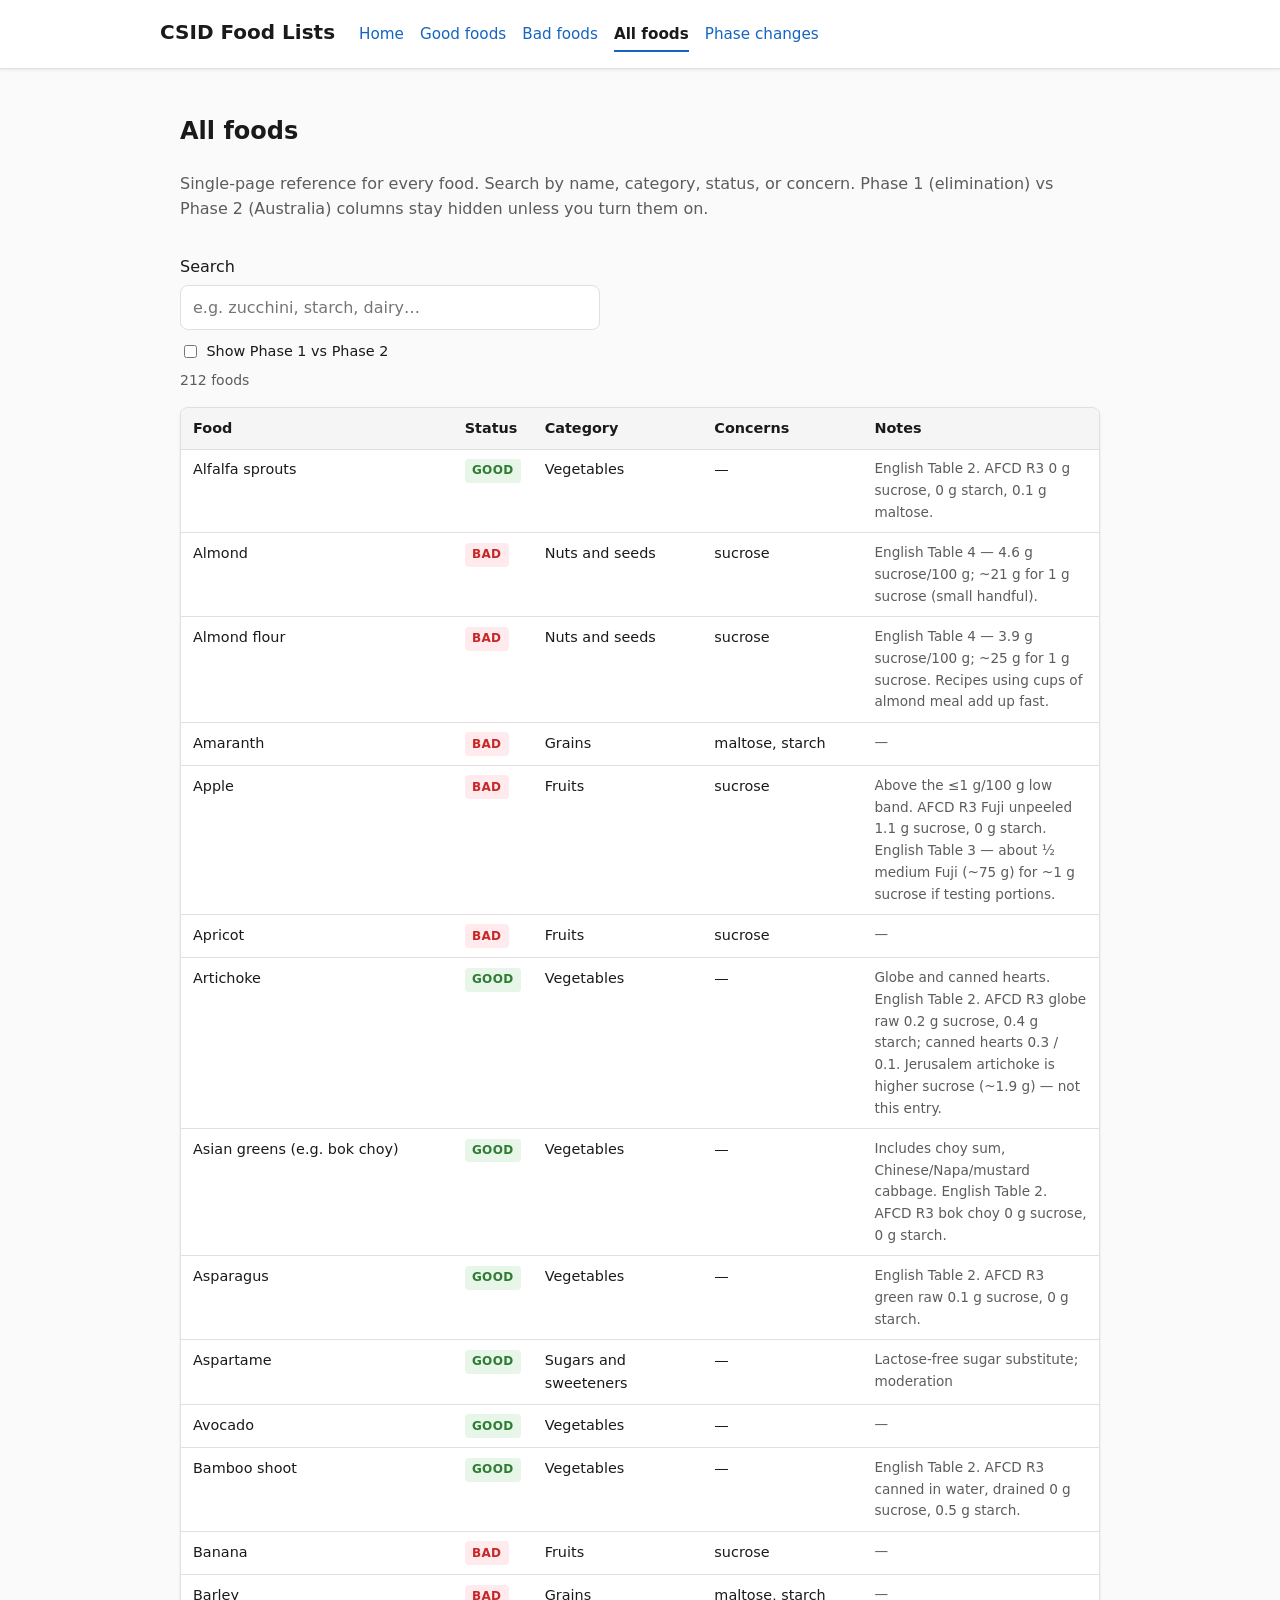
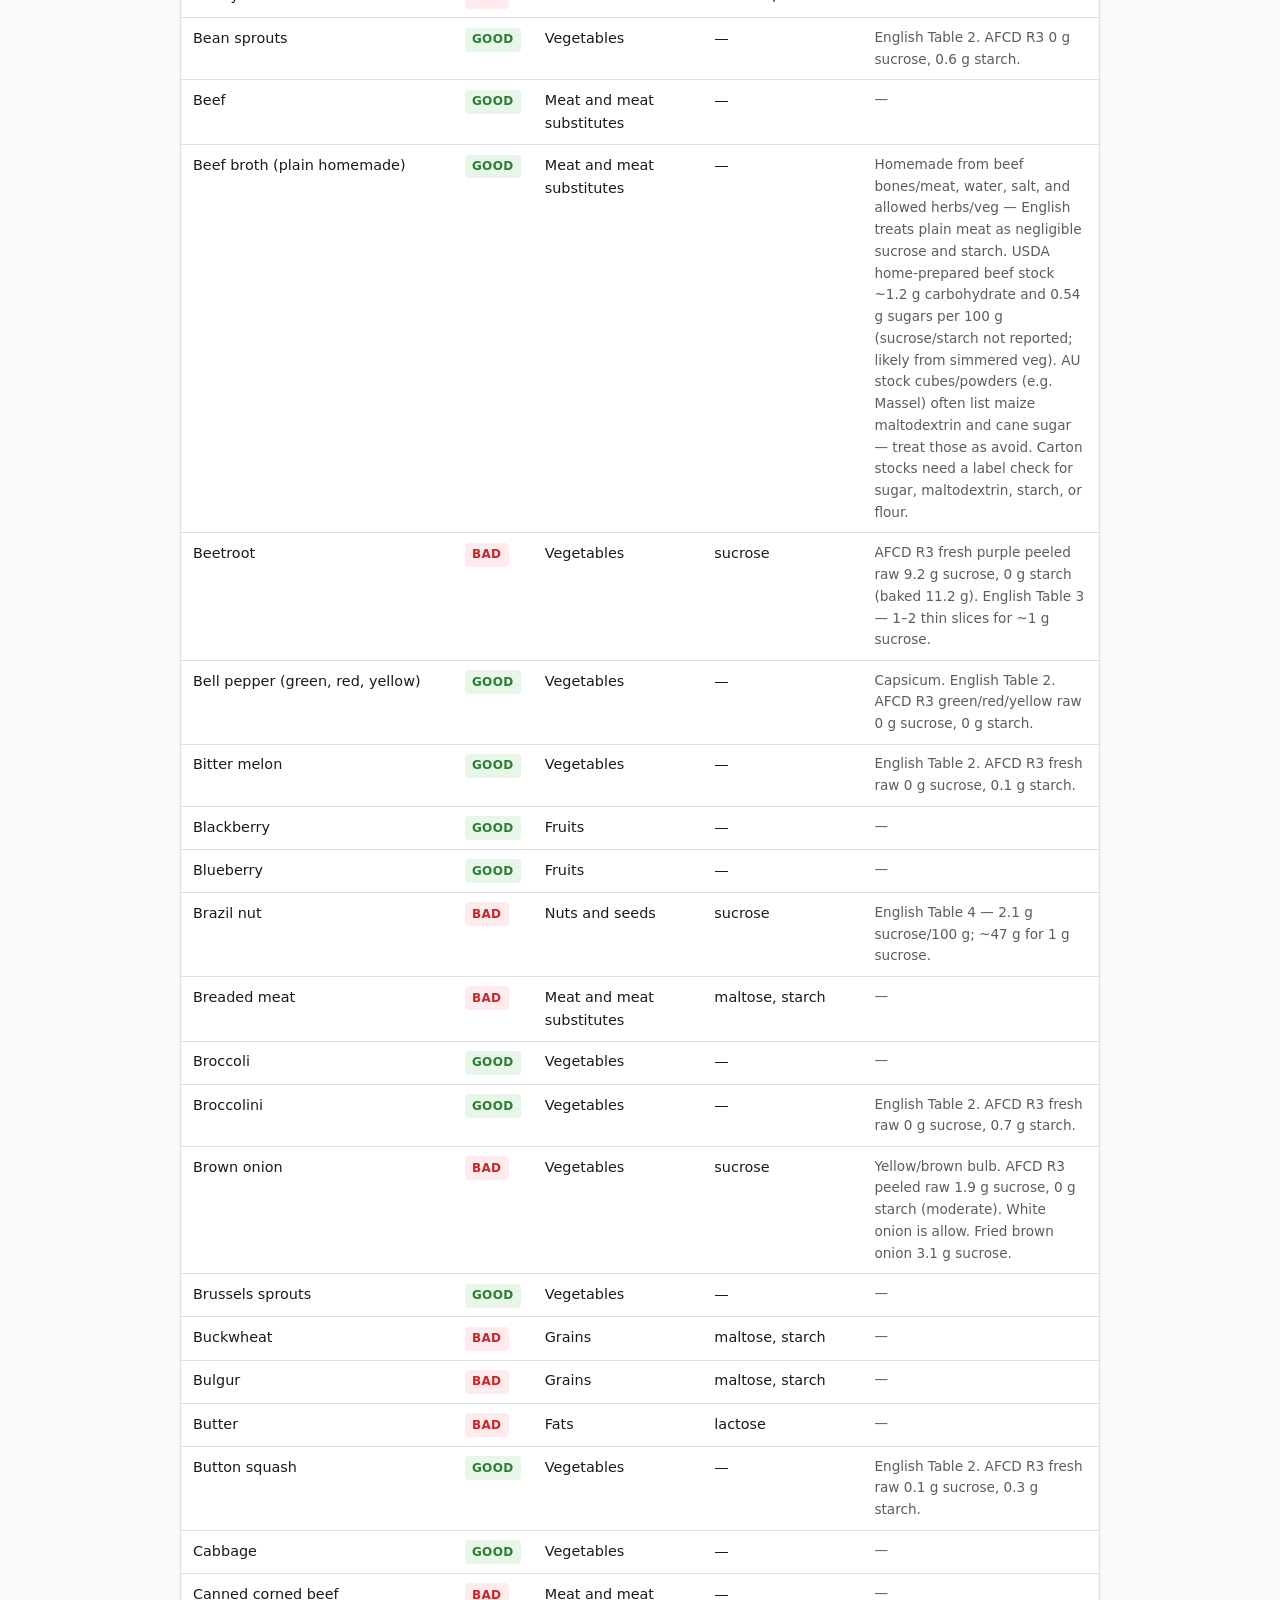
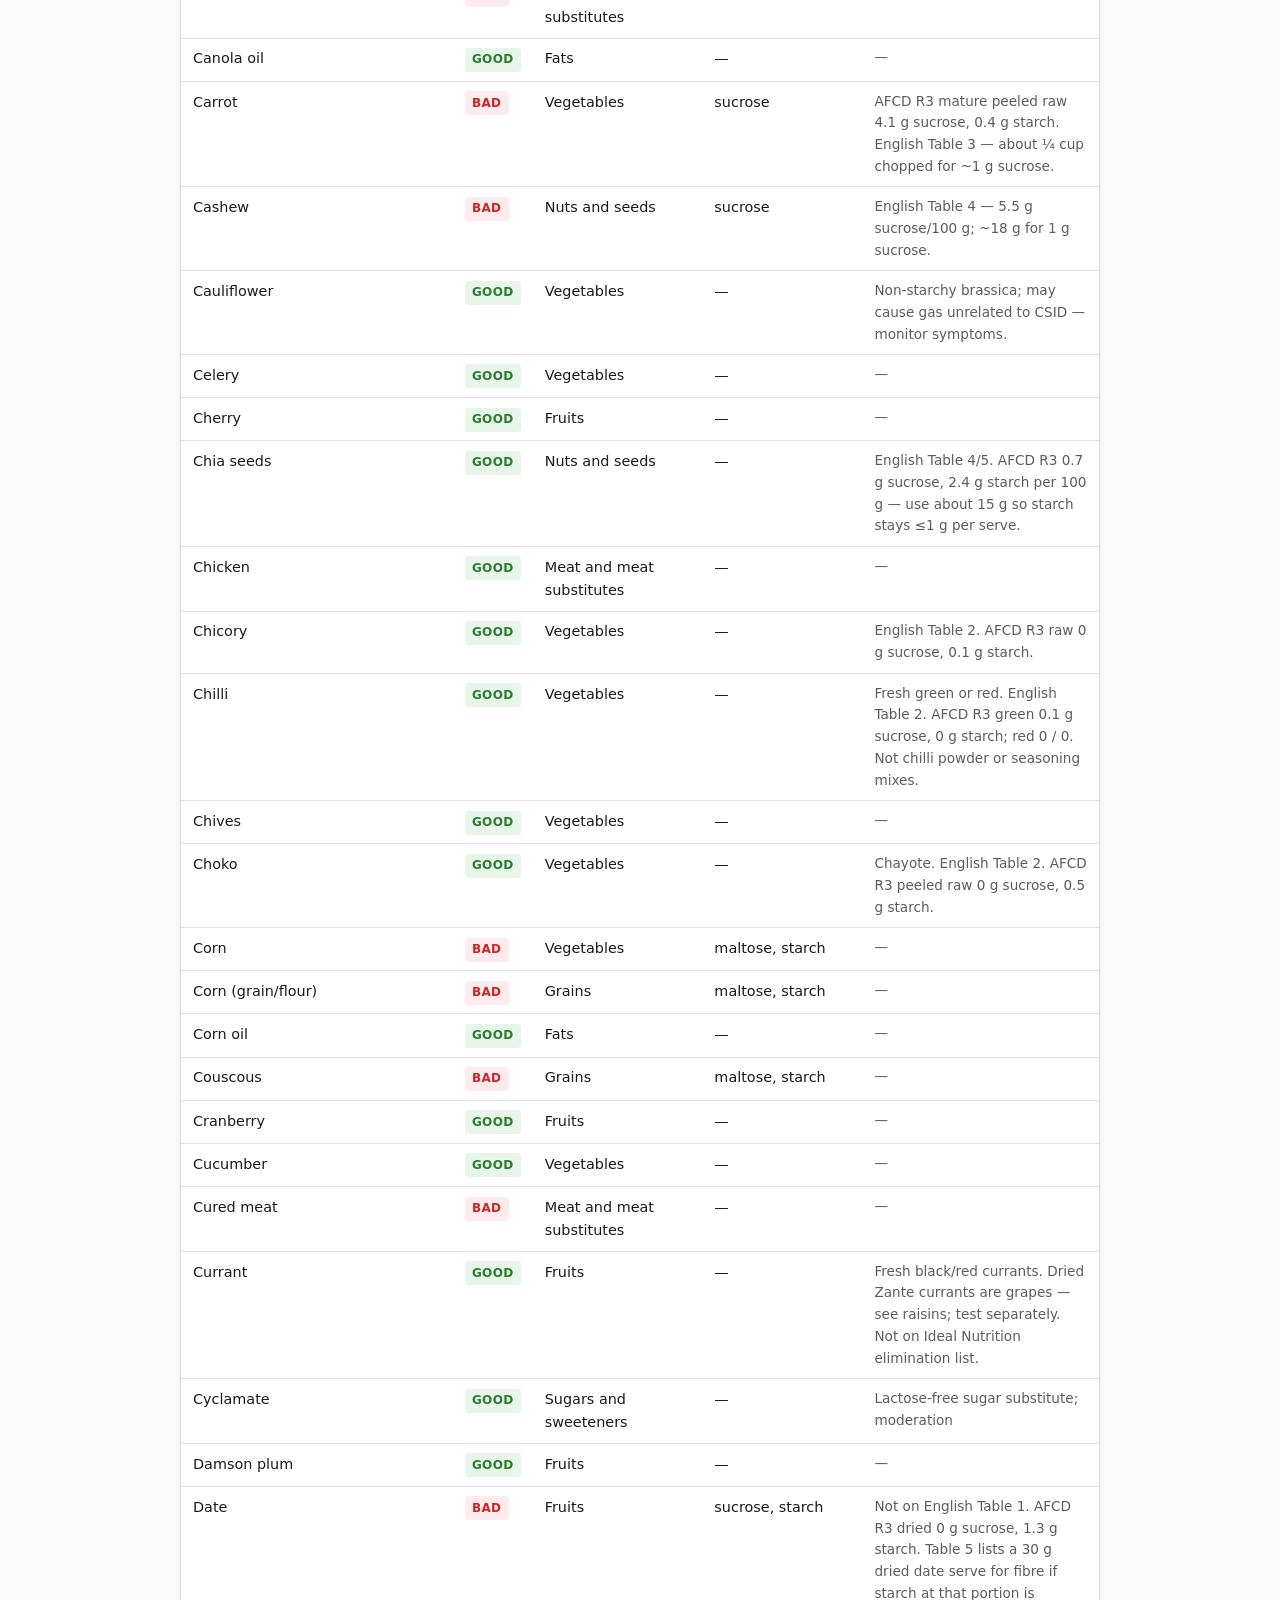
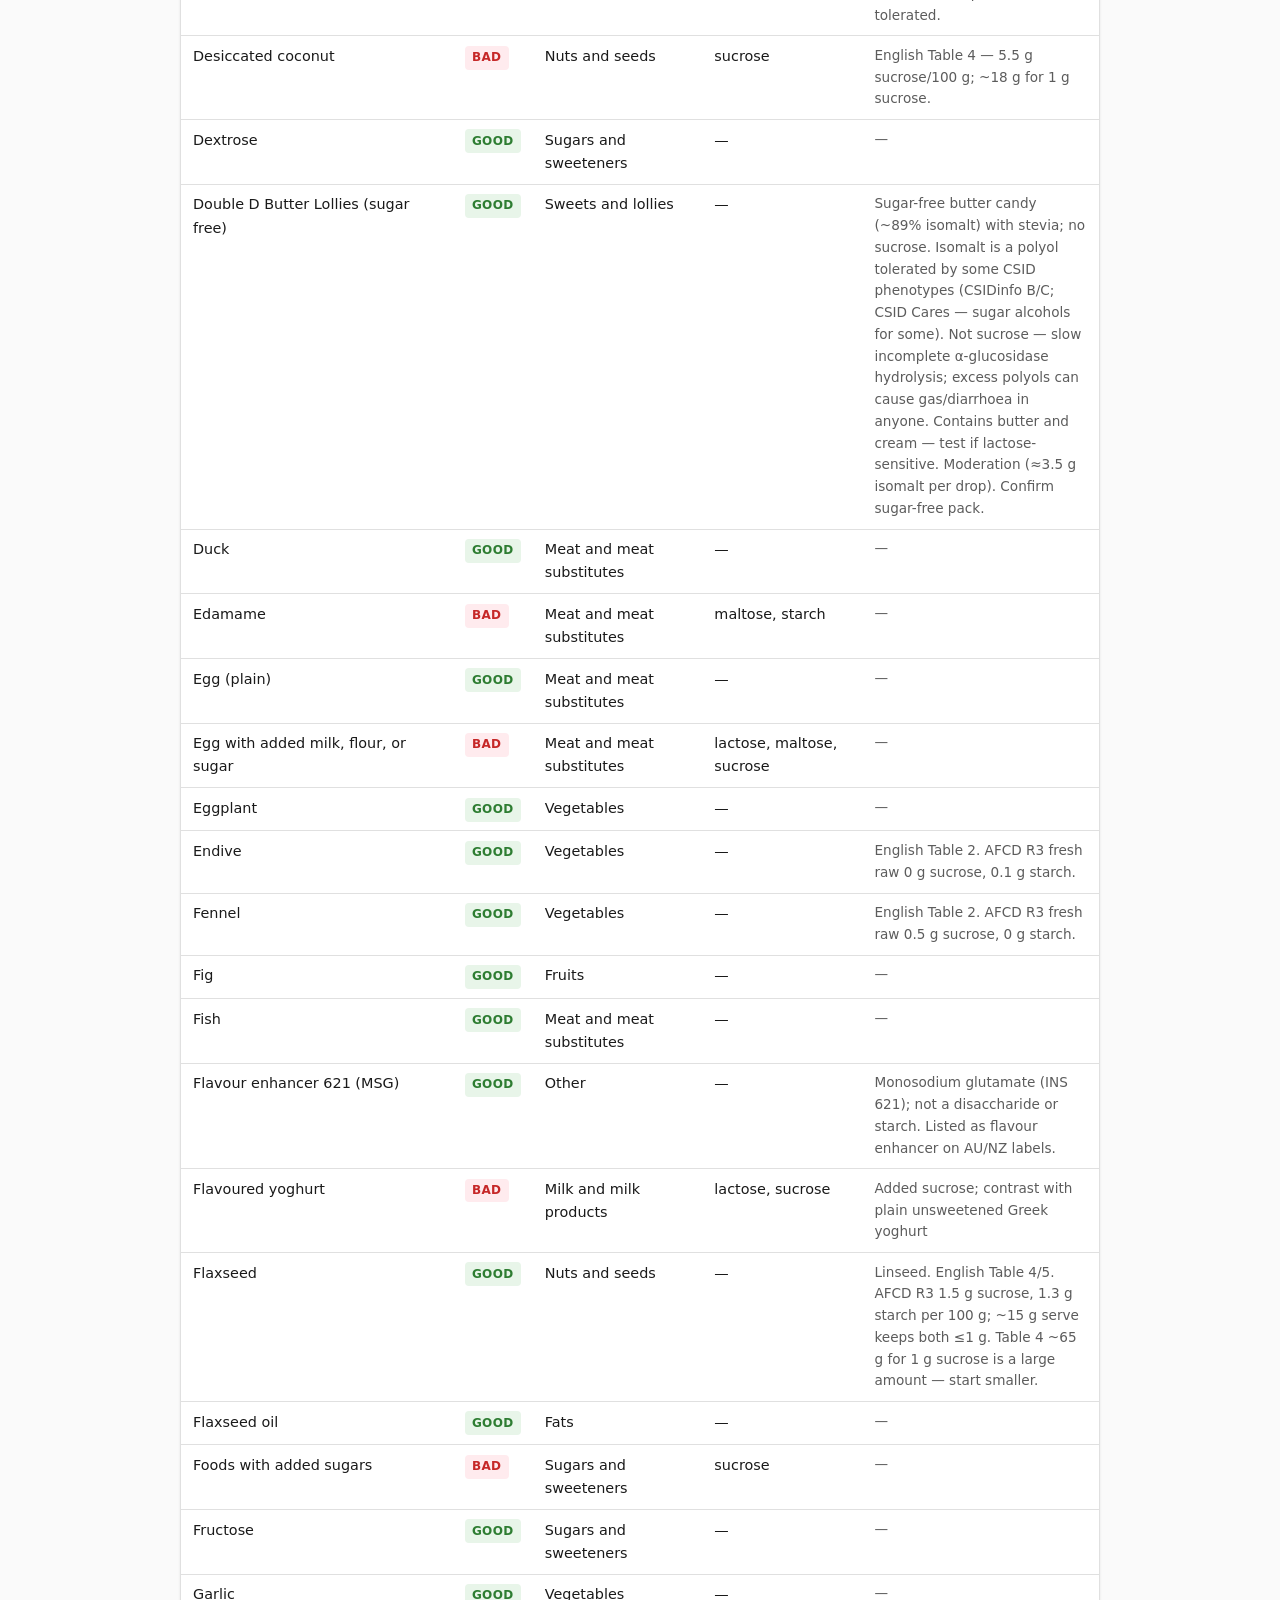
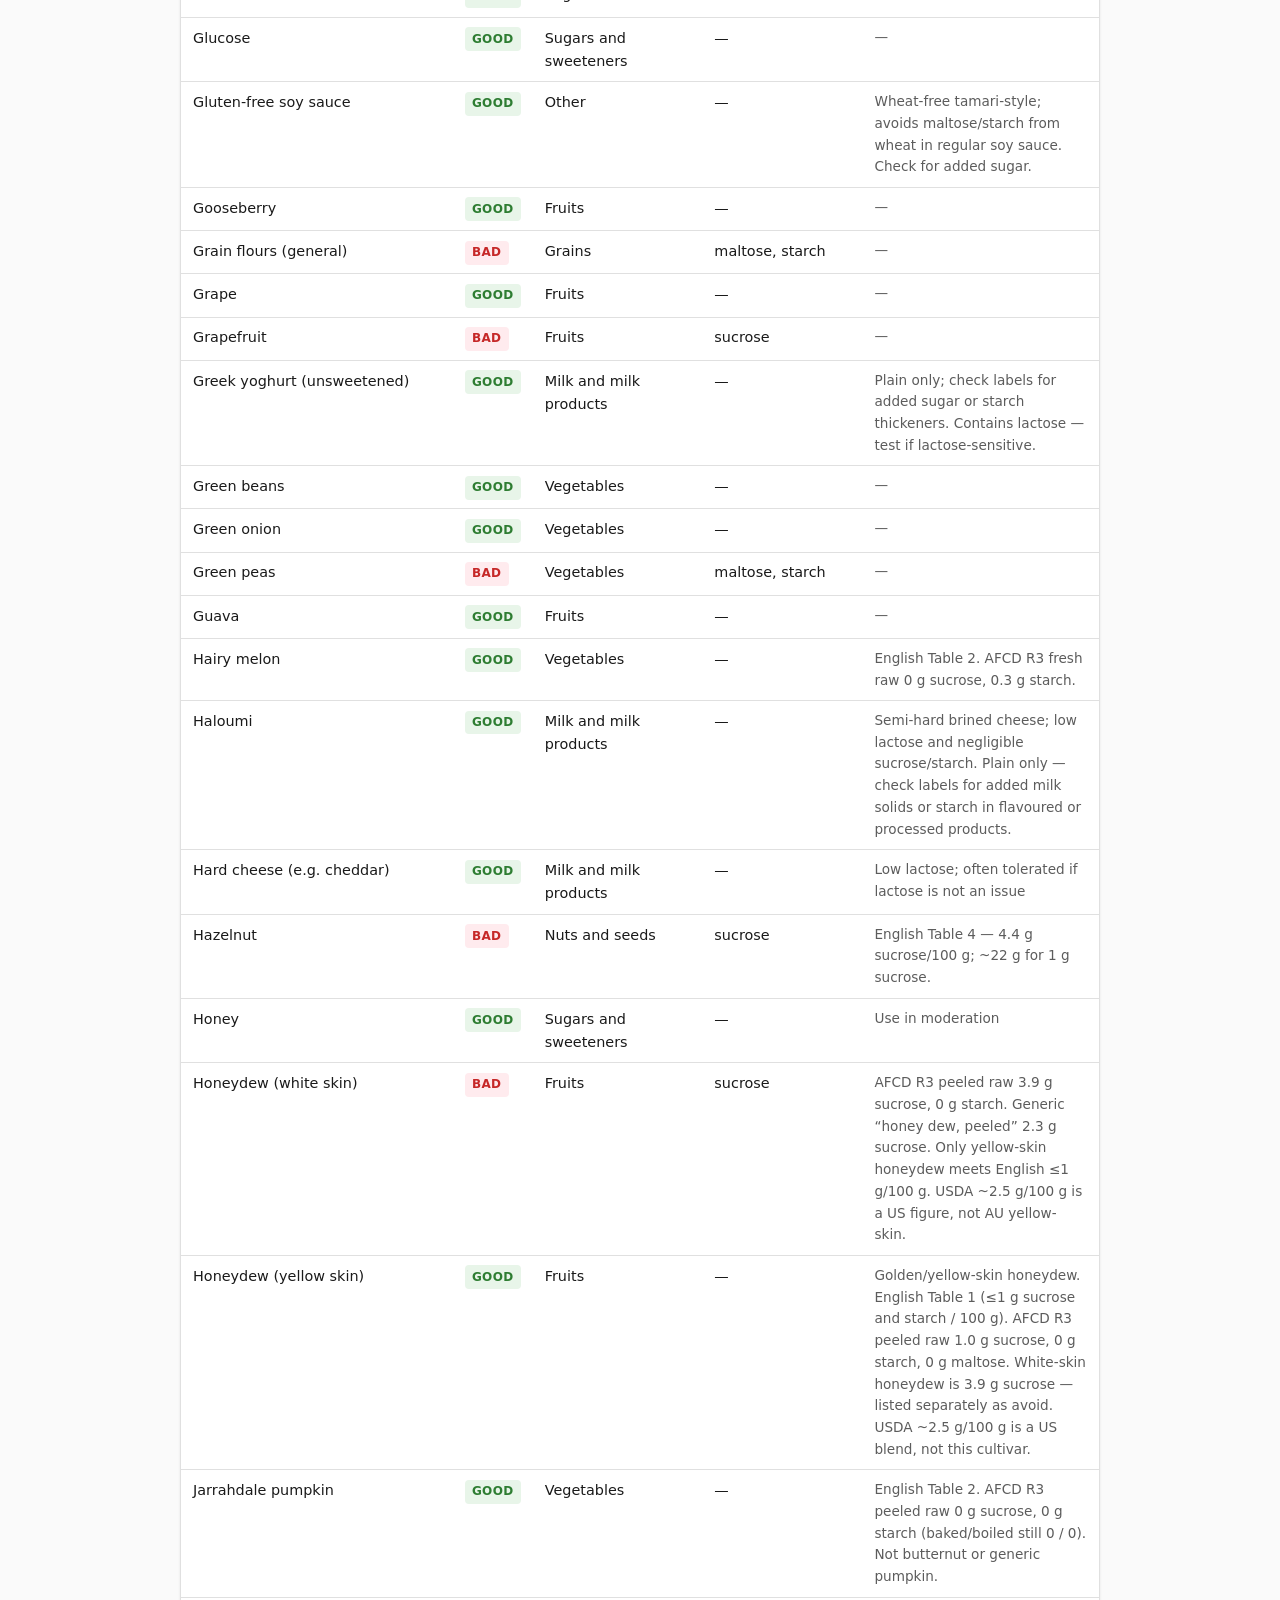
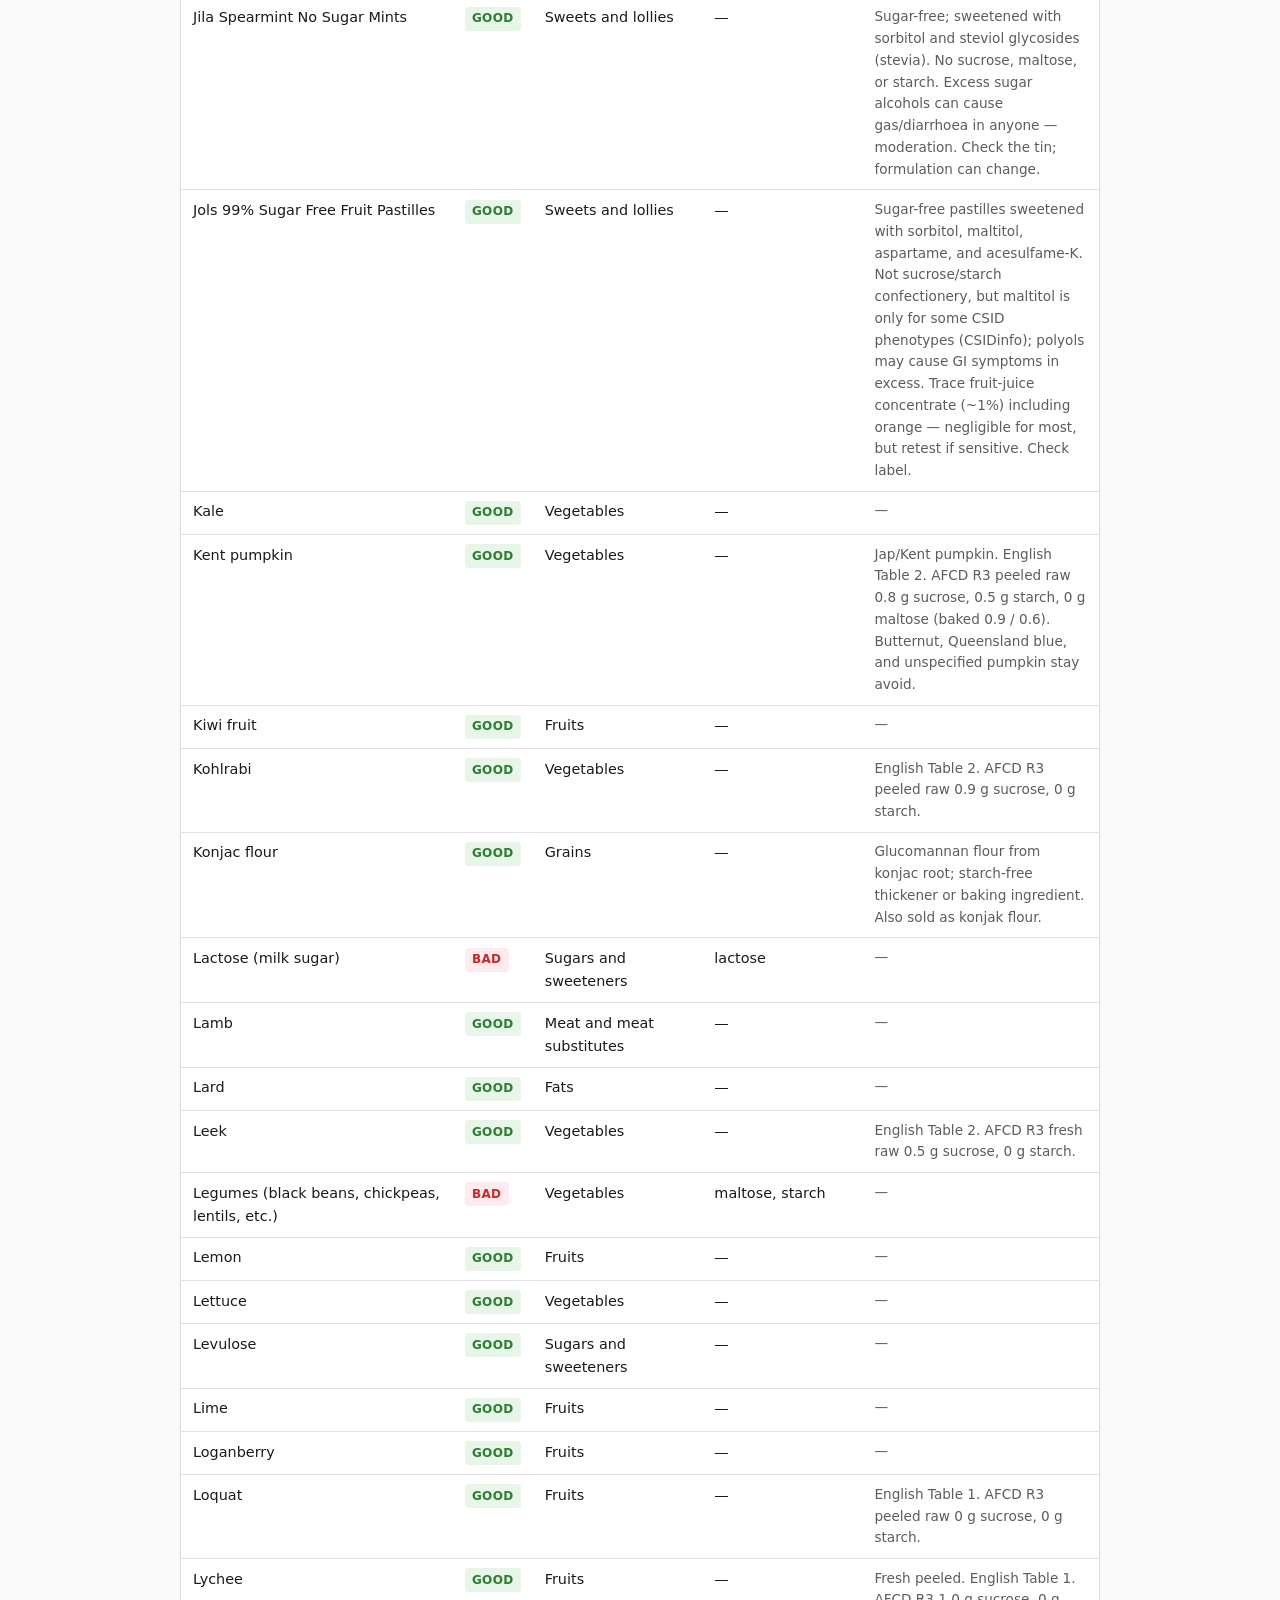
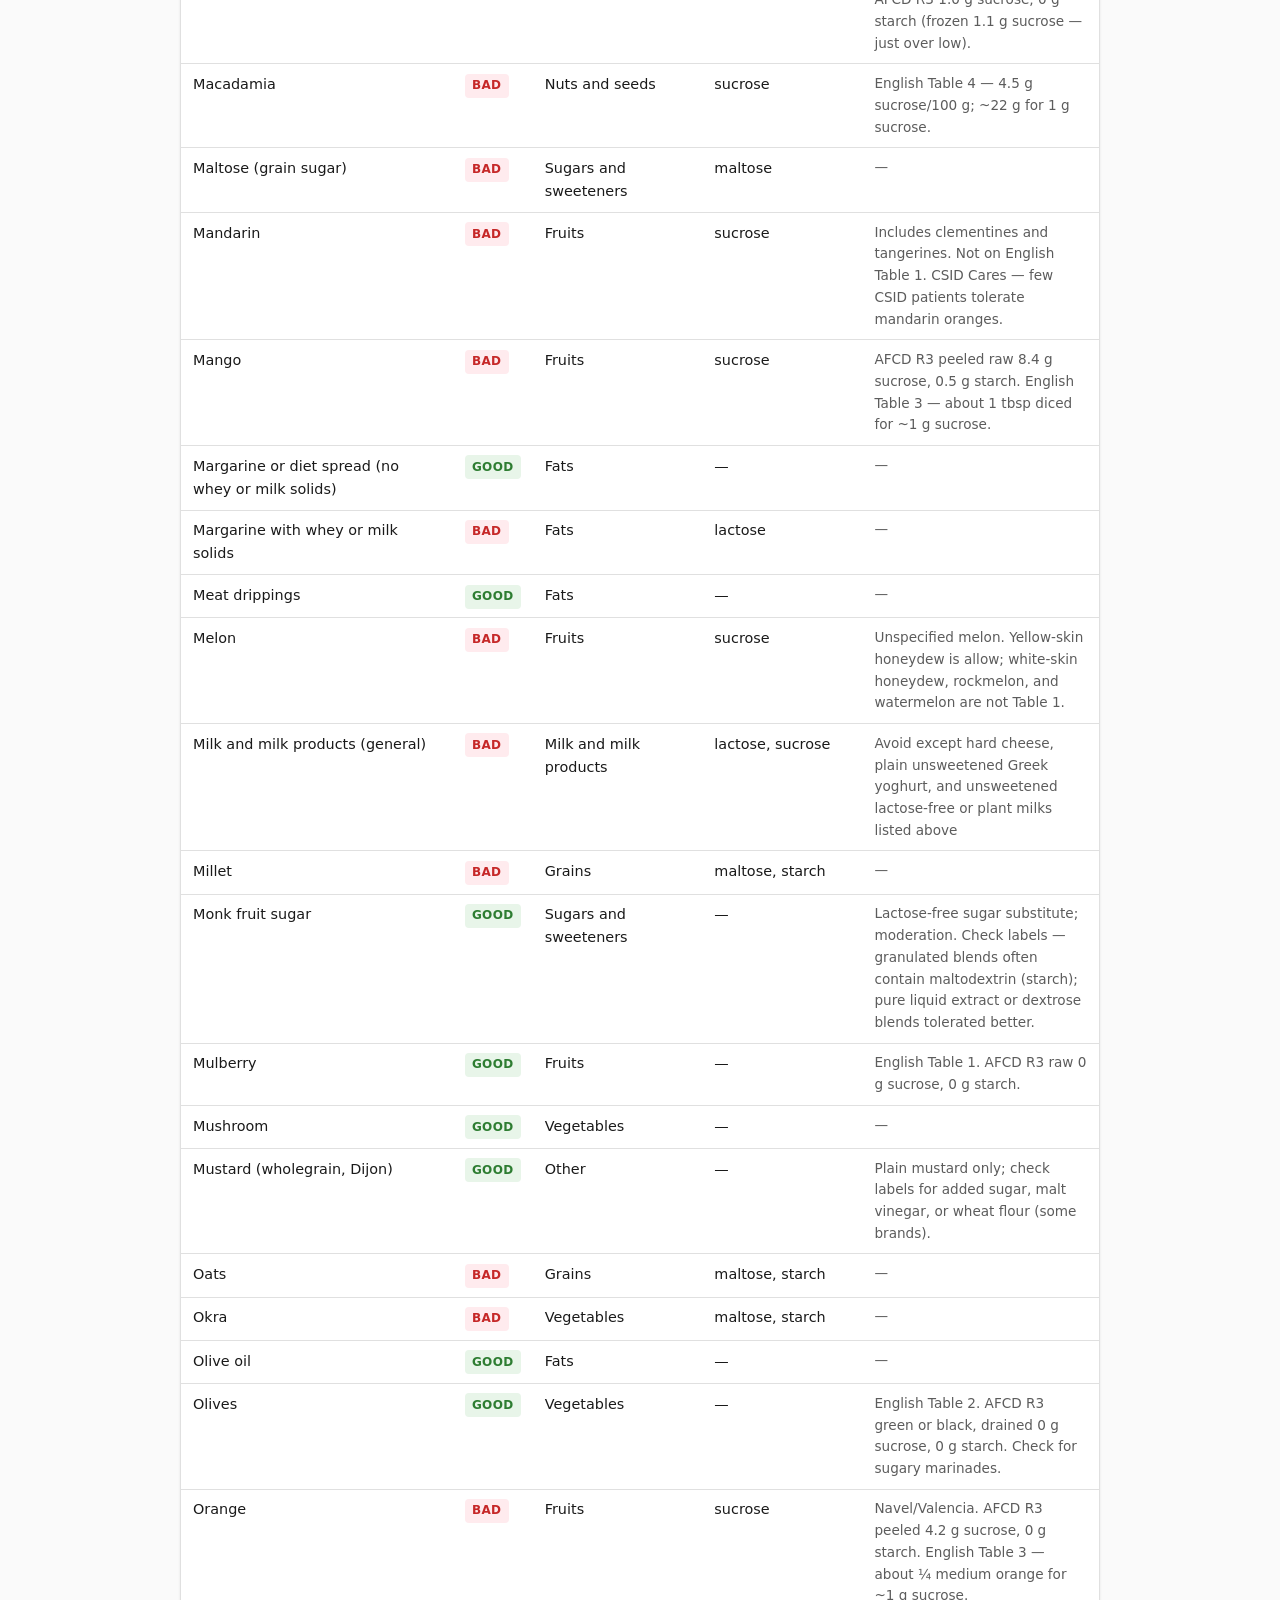
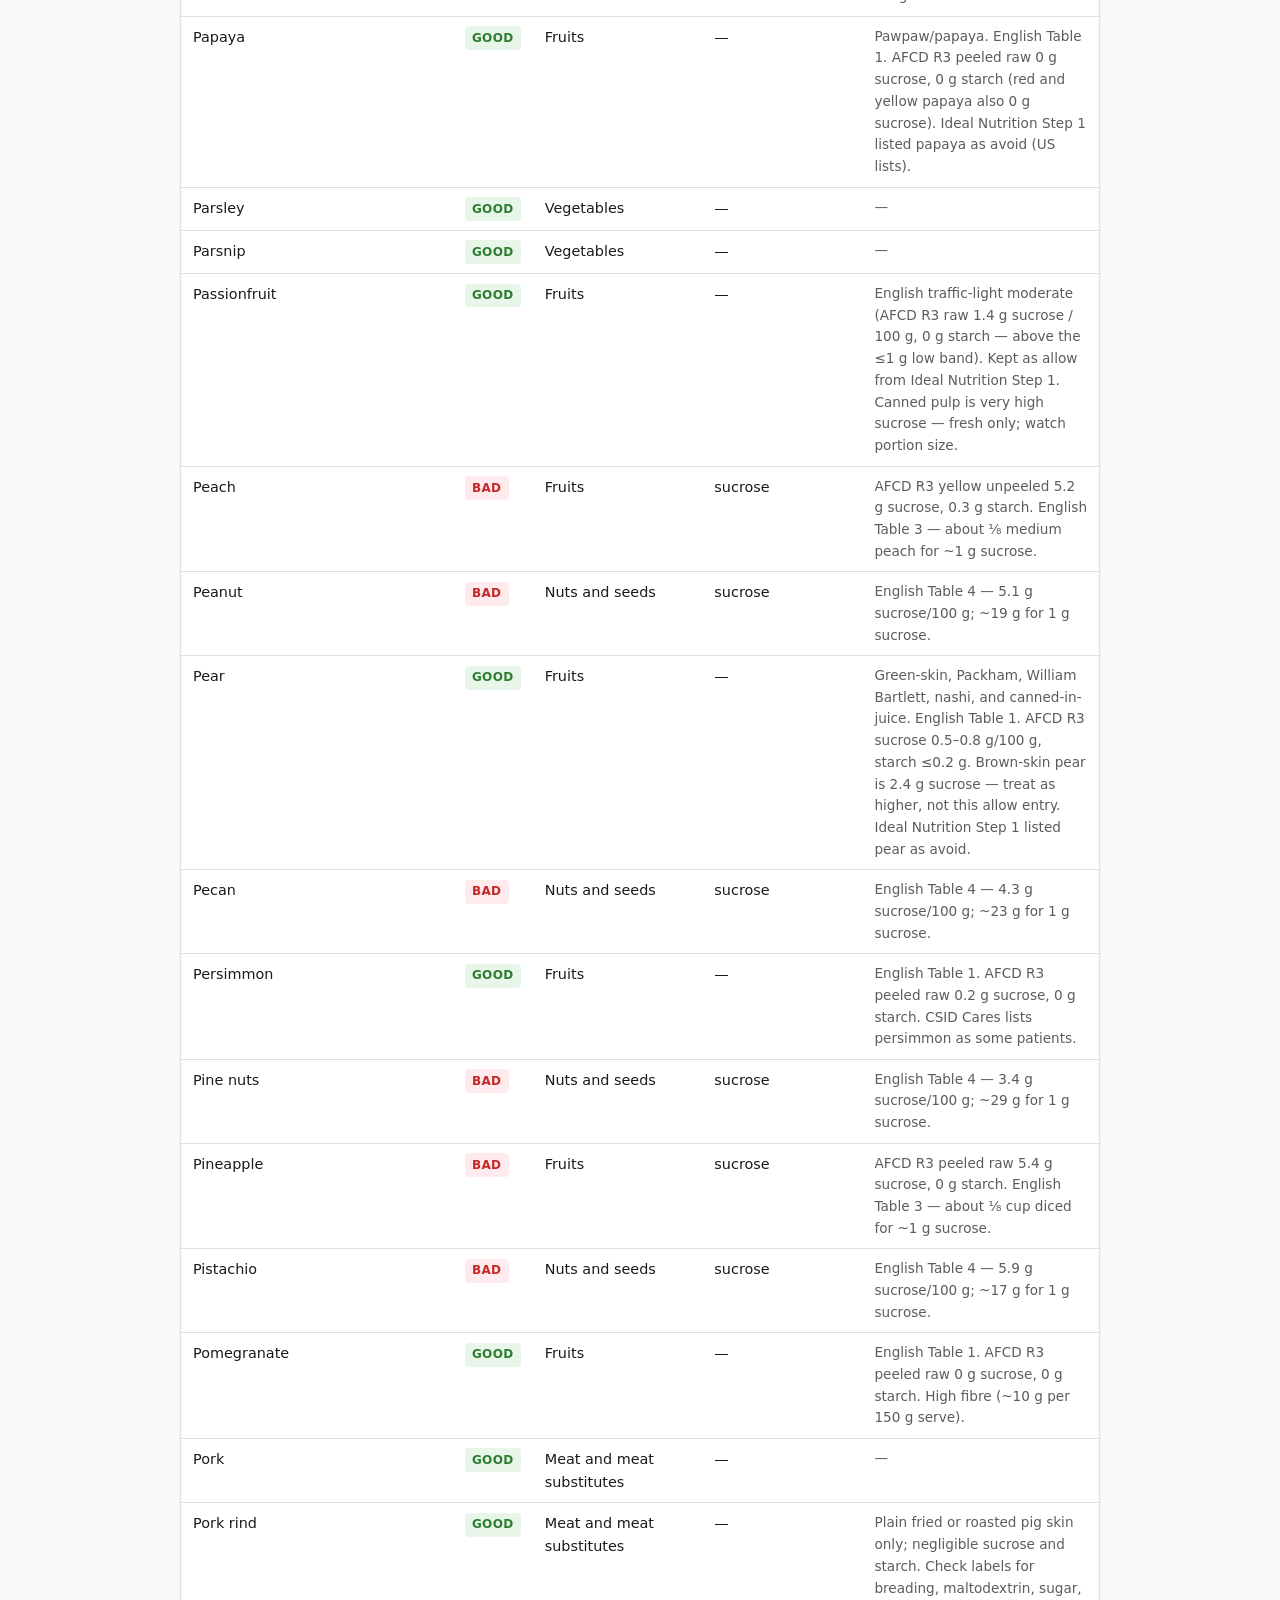
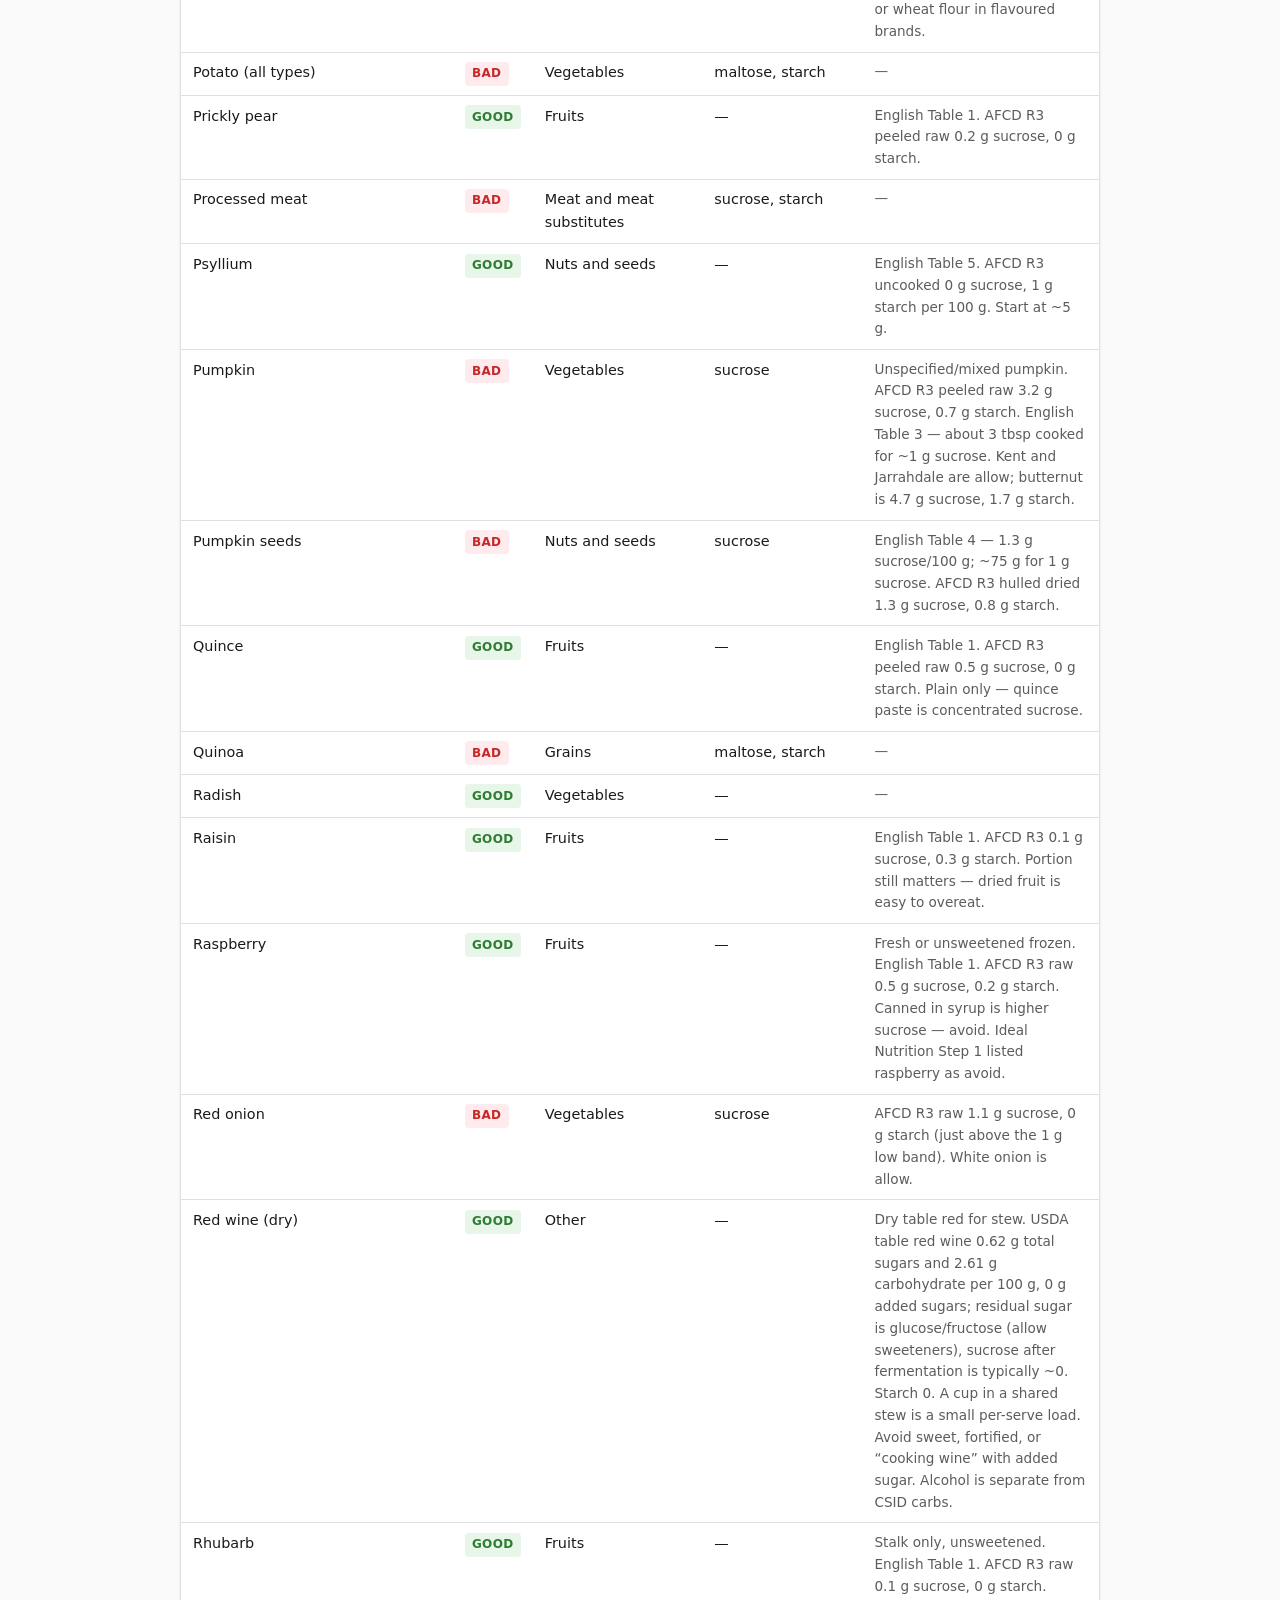
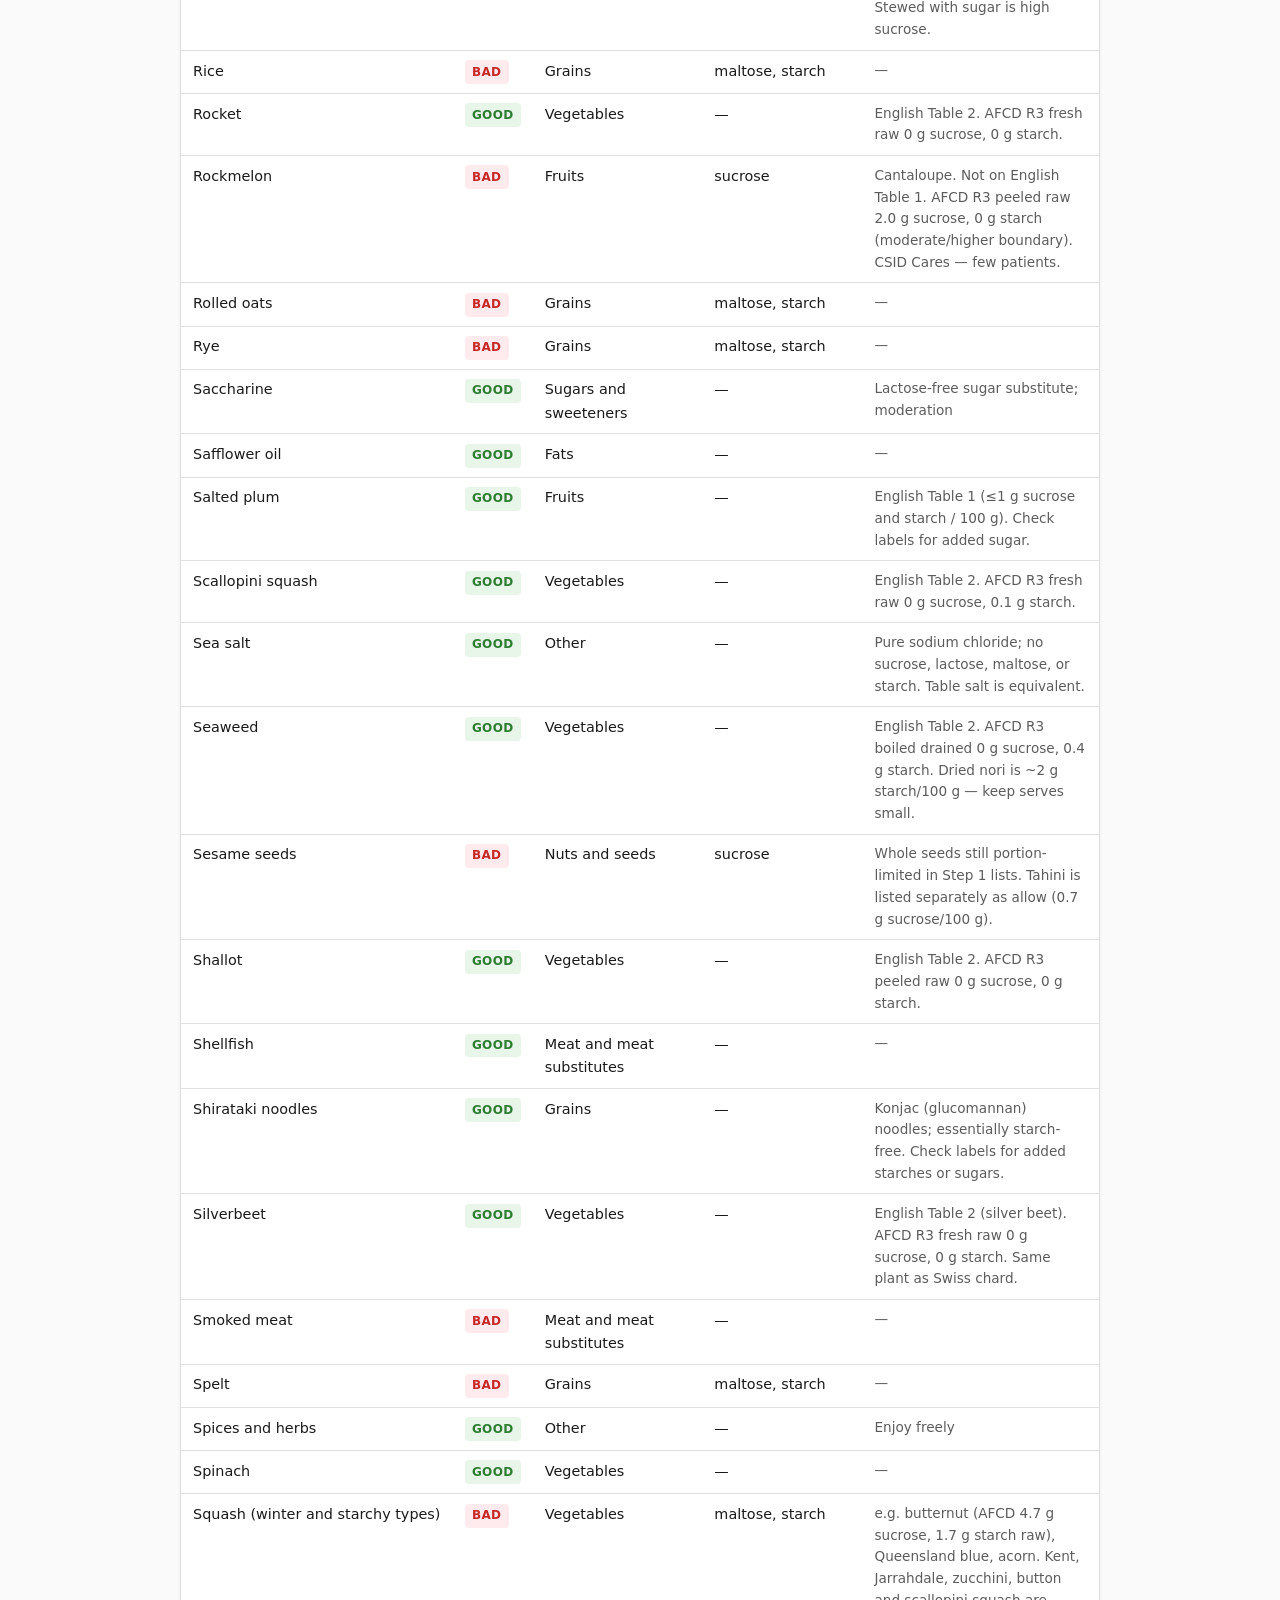
==== commit d52d96db: "Added beef stew sauce ingredients" ====
--- a/docs/all-foods.html
+++ b/docs/all-foods.html
@@ -34,7 +34,7 @@
           Show Phase 1 vs Phase 2
         </label>
       </p>
-      <p class="search-meta" id="search-count">207 foods</p>
+      <p class="search-meta" id="search-count">212 foods</p>
     </div>
     <div class="table-wrap">
       <table id="foods-table">
@@ -194,6 +194,15 @@
           <td>—</td>
           <td class="notes">—</td>
         </tr>
+        <tr data-status="good" data-phase1="none" data-change="added">
+          <td>Beef broth (plain homemade)</td>
+          <td class="col-status"><span class="badge good">Good</span></td>
+          <td class="phase-col">—</td>
+          <td class="phase-col"><span class="badge good">Good</span></td>
+          <td>Meat and meat substitutes</td>
+          <td>—</td>
+          <td class="notes">Homemade from beef bones/meat, water, salt, and allowed herbs/veg — English treats plain meat as negligible sucrose and starch. USDA home-prepared beef stock ~1.2 g carbohydrate and 0.54 g sugars per 100 g (sucrose/starch not reported; likely from simmered veg). AU stock cubes/powders (e.g. Massel) often list maize maltodextrin and cane sugar — treat those as avoid. Carton stocks need a label check for sugar, maltodextrin, starch, or flour.</td>
+        </tr>
         <tr data-status="bad" data-phase1="bad" data-change="">
           <td>Beetroot</td>
           <td class="col-status"><span class="badge bad">Bad</span></td>
@@ -1482,6 +1491,15 @@
           <td class="notes">AFCD R3 raw 1.1 g sucrose, 0 g starch (just above the 1 g low band). White onion is allow.</td>
         </tr>
         <tr data-status="good" data-phase1="none" data-change="added">
+          <td>Red wine (dry)</td>
+          <td class="col-status"><span class="badge good">Good</span></td>
+          <td class="phase-col">—</td>
+          <td class="phase-col"><span class="badge good">Good</span></td>
+          <td>Other</td>
+          <td>—</td>
+          <td class="notes">Dry table red for stew. USDA table red wine 0.62 g total sugars and 2.61 g carbohydrate per 100 g, 0 g added sugars; residual sugar is glucose/fructose (allow sweeteners), sucrose after fermentation is typically ~0. Starch 0. A cup in a shared stew is a small per-serve load. Avoid sweet, fortified, or “cooking wine” with added sugar. Alcohol is separate from CSID carbs.</td>
+        </tr>
+        <tr data-status="good" data-phase1="none" data-change="added">
           <td>Rhubarb</td>
           <td class="col-status"><span class="badge good">Good</span></td>
           <td class="phase-col">—</td>
@@ -1778,6 +1796,15 @@
           <td>—</td>
           <td class="notes">—</td>
         </tr>
+        <tr data-status="good" data-phase1="none" data-change="added">
+          <td>Tomato paste (plain)</td>
+          <td class="col-status"><span class="badge good">Good</span></td>
+          <td class="phase-col">—</td>
+          <td class="phase-col"><span class="badge good">Good</span></td>
+          <td>Vegetables</td>
+          <td>—</td>
+          <td class="notes">Stew thickener. English Table 2 tomatoes (including canned) are low-low. USDA SR tomato paste 0.30 g sucrose, 0.22 g starch, 0.28 g maltose per 100 g (sugars are mostly glucose and fructose). Typical 1–2 tbsp in a pot is well under 1 g sucrose and starch. Use paste with tomatoes, salt, and acid only — not tomato sauce/ketchup (added sugar). Check labels for sugar or starch.</td>
+        </tr>
         <tr data-status="bad" data-phase1="bad" data-change="">
           <td>Triticale</td>
           <td class="col-status"><span class="badge bad">Bad</span></td>
@@ -1877,6 +1904,15 @@
           <td>maltose, starch</td>
           <td class="notes">—</td>
         </tr>
+        <tr data-status="bad" data-phase1="none" data-change="added">
+          <td>Wheat flour (thickener)</td>
+          <td class="col-status"><span class="badge bad">Bad</span></td>
+          <td class="phase-col">—</td>
+          <td class="phase-col"><span class="badge bad">Bad</span></td>
+          <td>Grains</td>
+          <td>maltose, starch</td>
+          <td class="notes">Stew/roux thickener. White wheat flour is mostly starch (USDA ~60 g starch/100 g). A typical ¼ cup (~30 g) dusting adds ~18 g starch to the pot. Ideal Nutrition Step 1 avoids all grain flours. Leeds NHS — use cauliflower or zucchini puree, unsweetened Greek yoghurt, or cream instead; konjac flour is the starch-free thickener on this list.</td>
+        </tr>
         <tr data-status="good" data-phase1="none" data-change="added">
           <td>White onion</td>
           <td class="col-status"><span class="badge good">Good</span></td>
@@ -1903,6 +1939,15 @@
           <td>Meat and meat substitutes</td>
           <td>—</td>
           <td class="notes">—</td>
+        </tr>
+        <tr data-status="bad" data-phase1="none" data-change="added">
+          <td>Worcestershire sauce</td>
+          <td class="col-status"><span class="badge bad">Bad</span></td>
+          <td class="phase-col">—</td>
+          <td class="phase-col"><span class="badge bad">Bad</span></td>
+          <td>Other</td>
+          <td>sucrose, maltose</td>
+          <td class="notes">AU Lea &amp; Perrins — malt vinegar (barley), molasses, and sugar; 18.8 g sugars per 100 mL (~0.9 g sugars per 5 mL teaspoon). Above the 1 g sucrose/100 g low band; malt vinegar is a maltose/grain concern. Ideal Nutrition Step 1 avoids added sugars. Skip in stew, or use a homemade mix of spirit vinegar, anchovy, tamarind, garlic, and spices without sugar or molasses.</td>
         </tr>
         <tr data-status="good" data-phase1="good" data-change="">
           <td>Zucchini</td>
@@ -1916,7 +1961,7 @@
         </tbody>
       </table>
     </div>
-    <p class="intro"><strong>Total:</strong> 207 foods (134 good, 73 bad).
+    <p class="intro"><strong>Total:</strong> 212 foods (137 good, 75 bad).
     <a href="changes.html">Foods that changed from Phase 1 to Phase 2</a>.</p>
 
   </main>
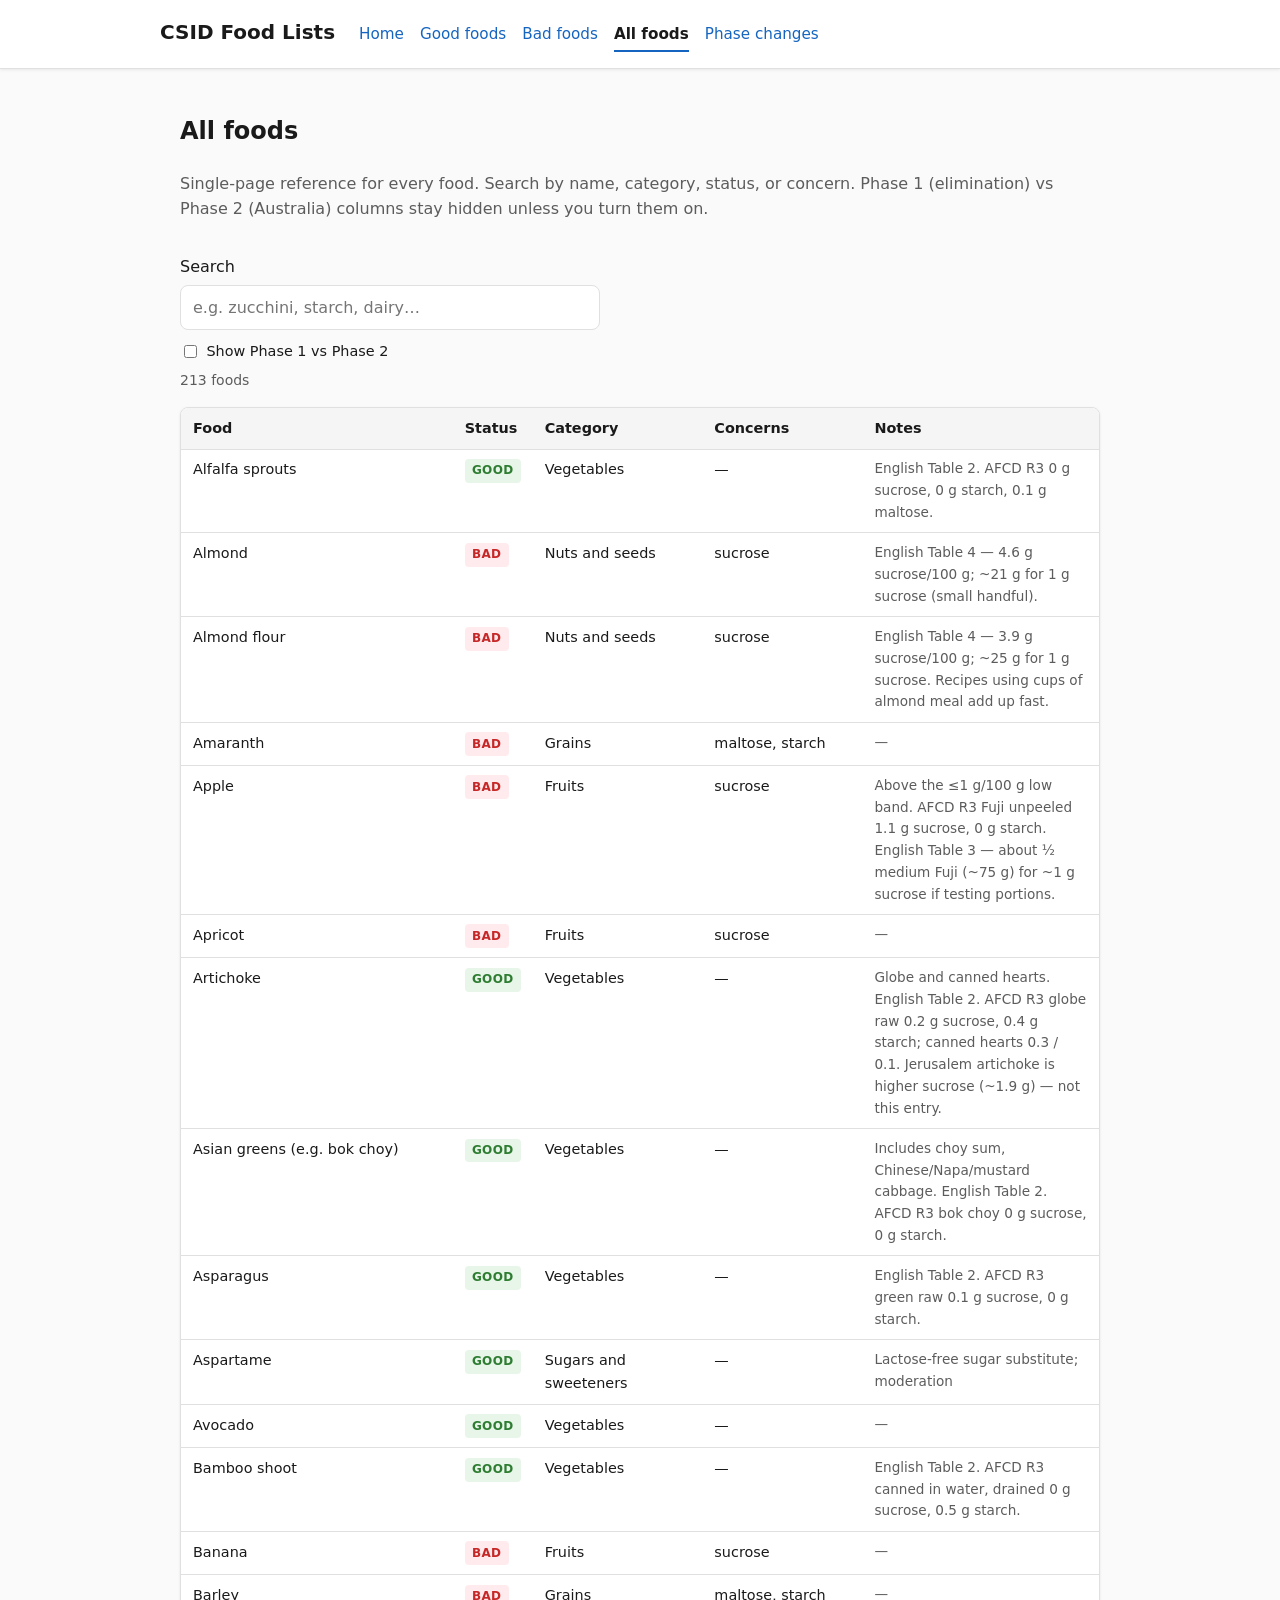
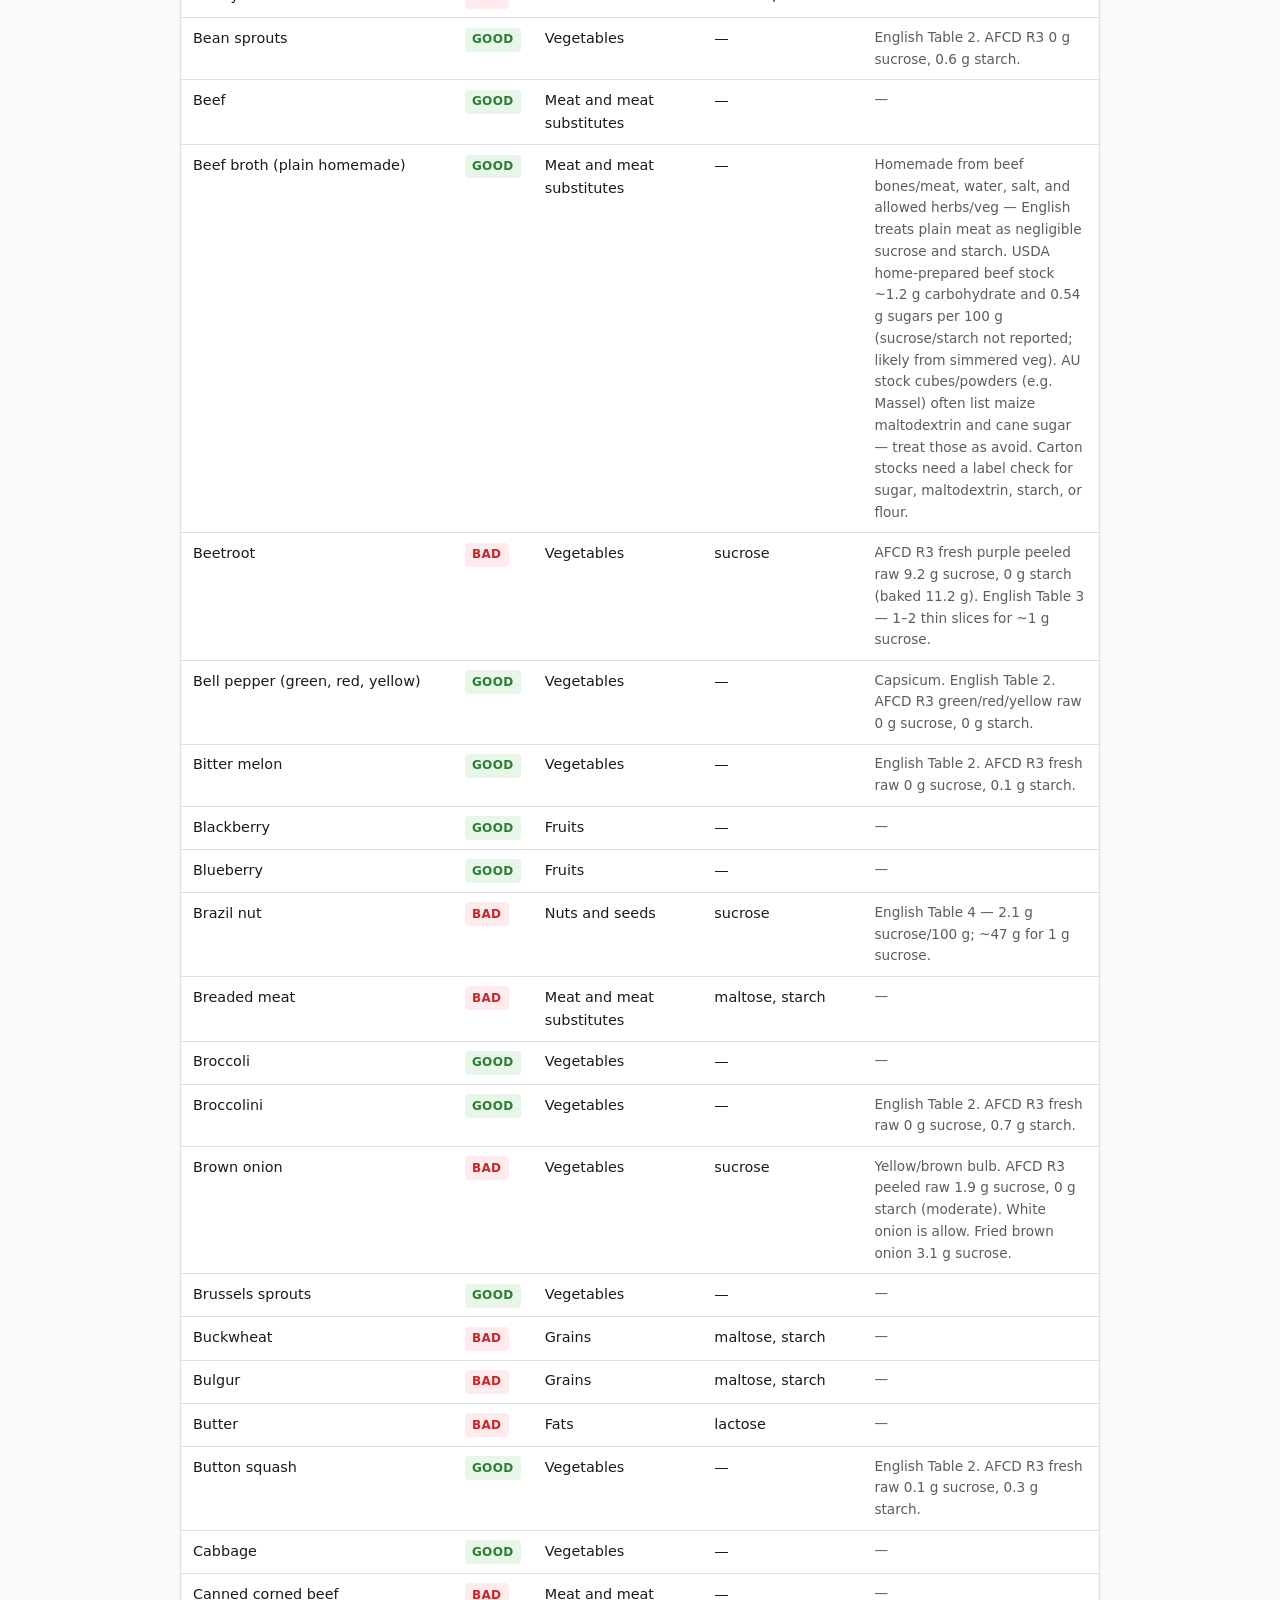
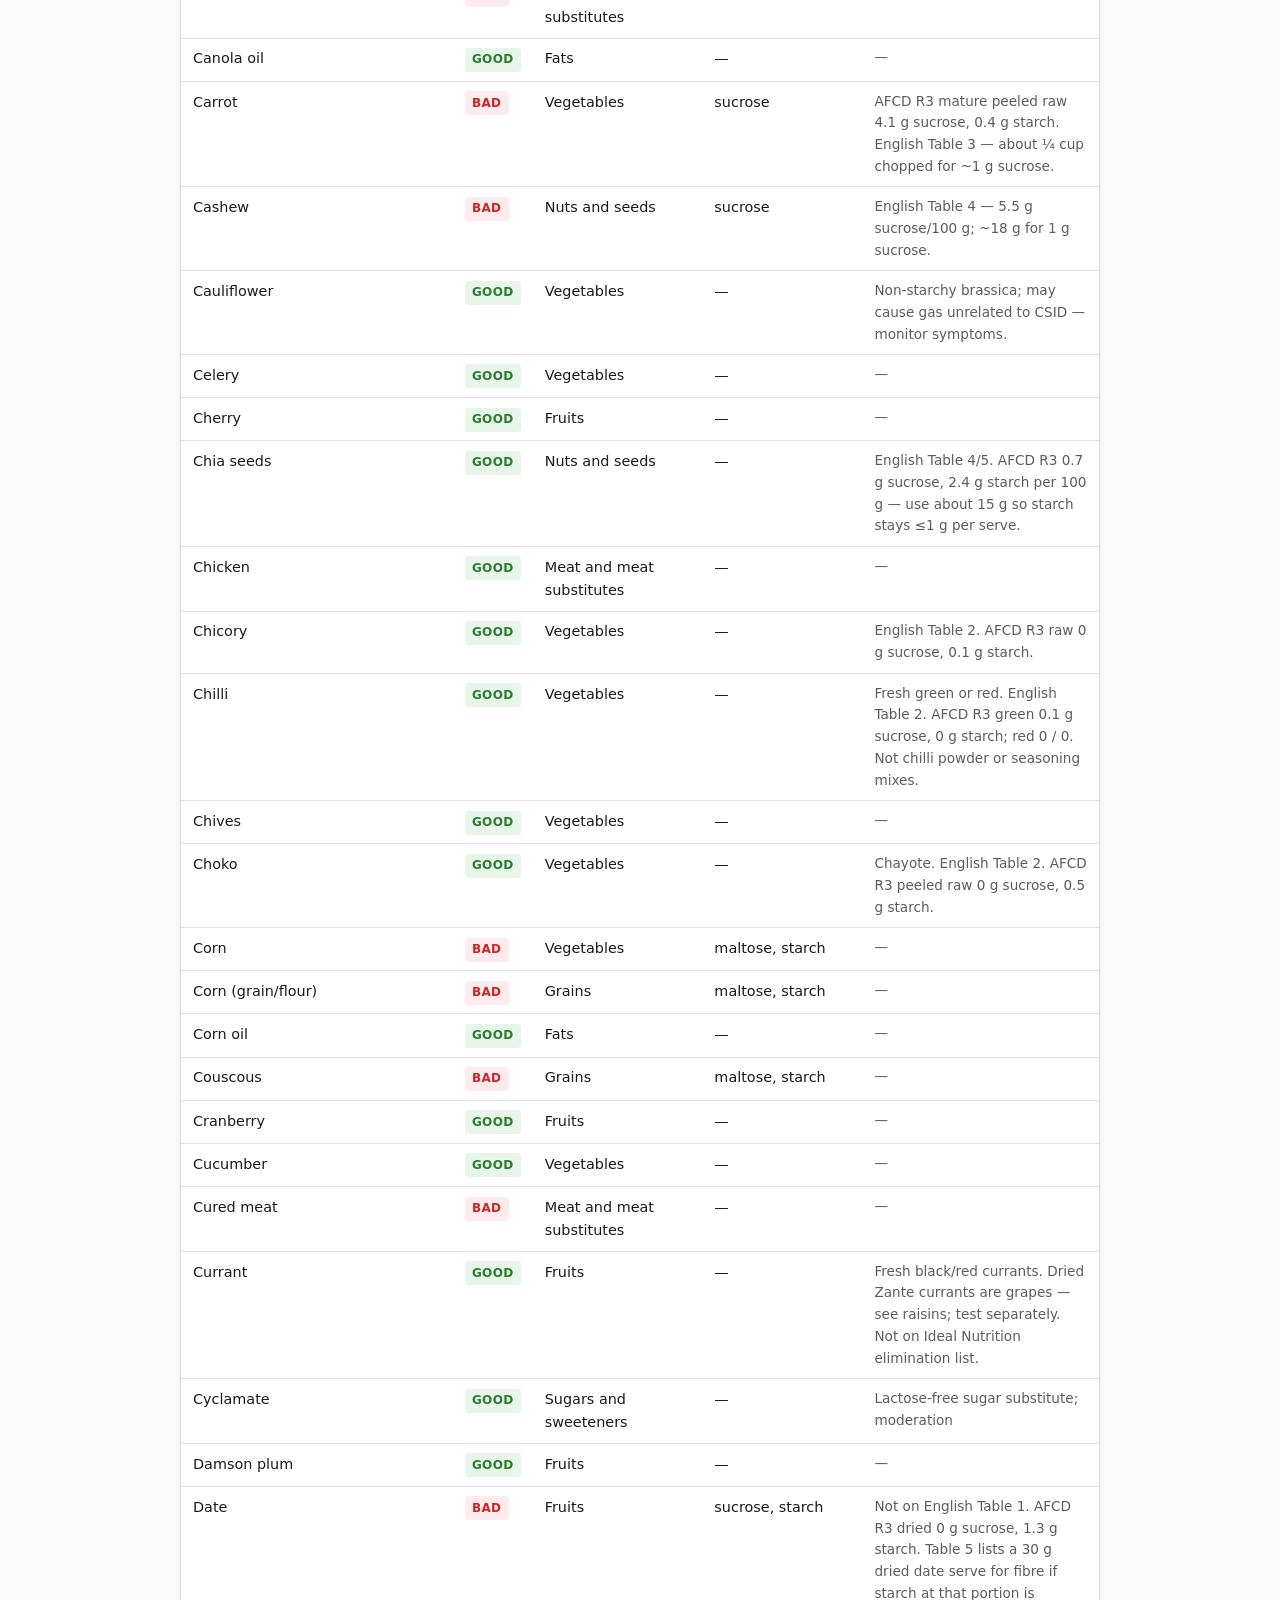
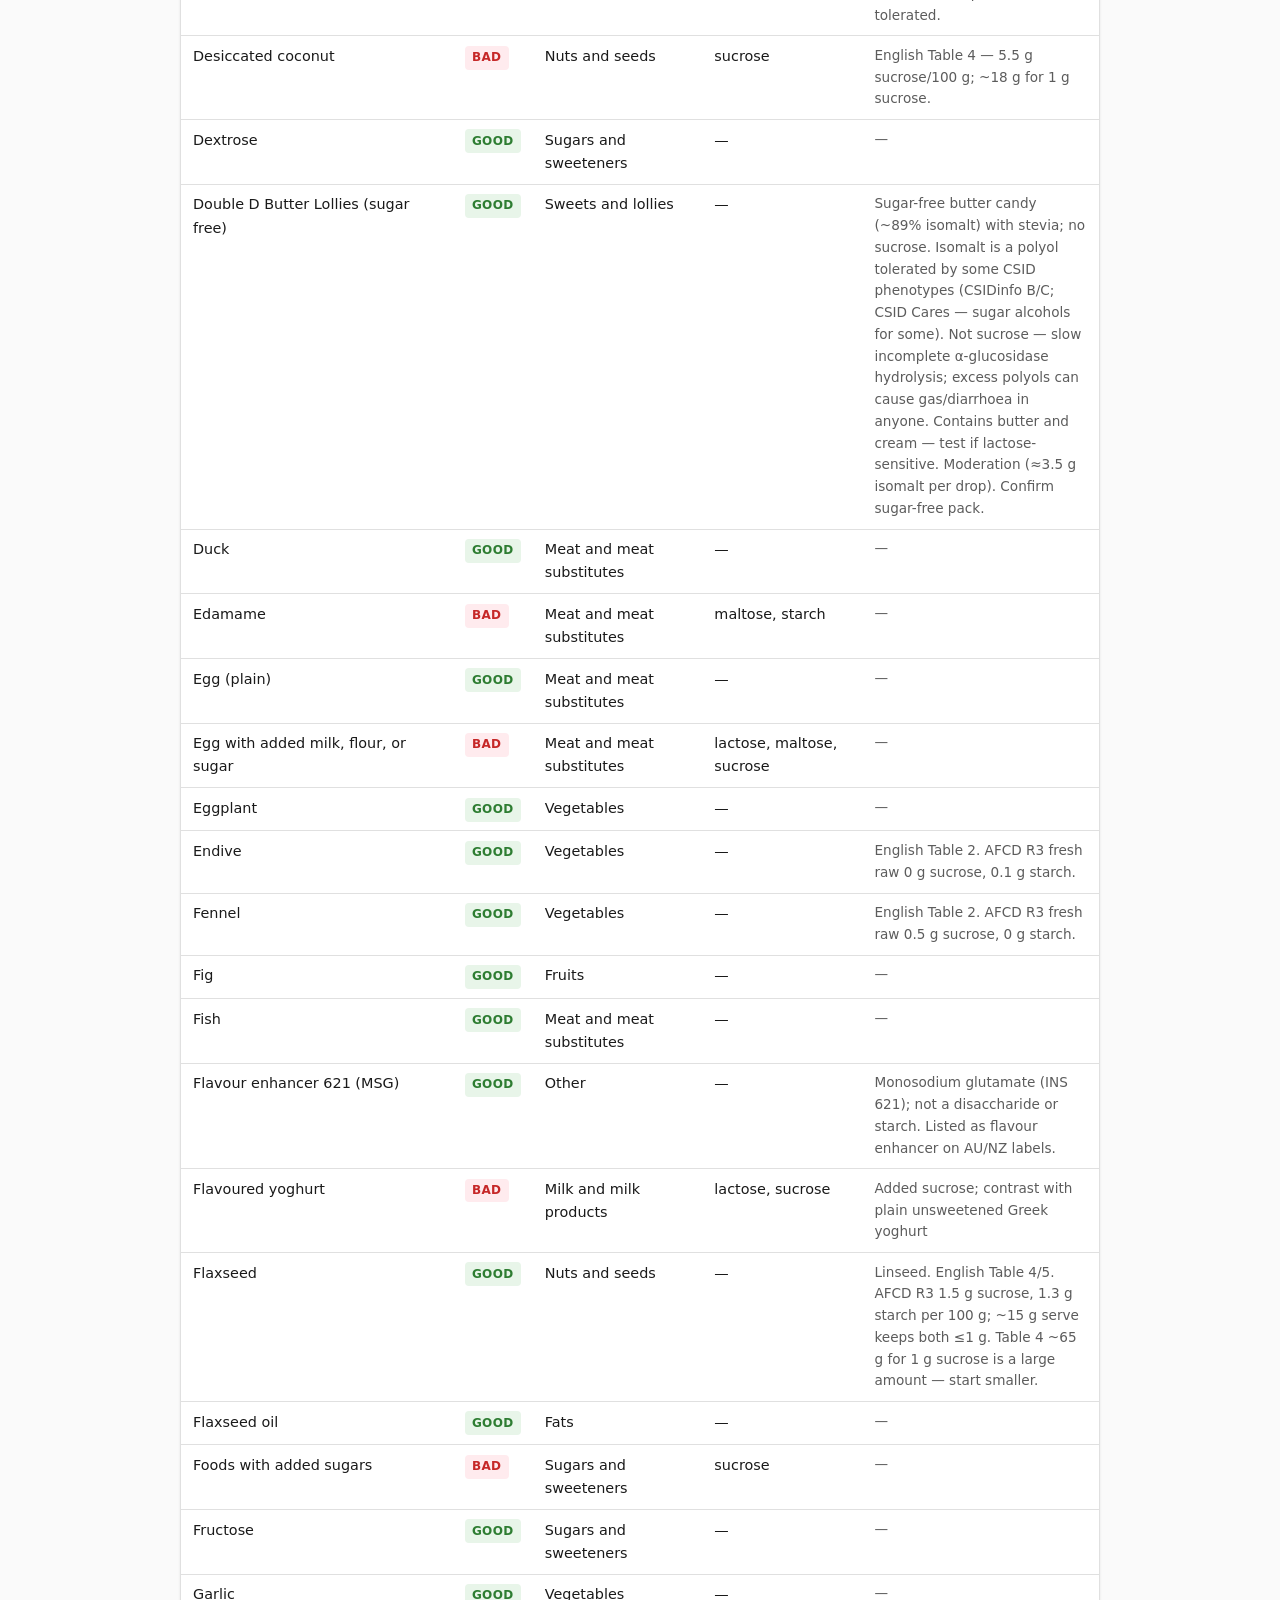
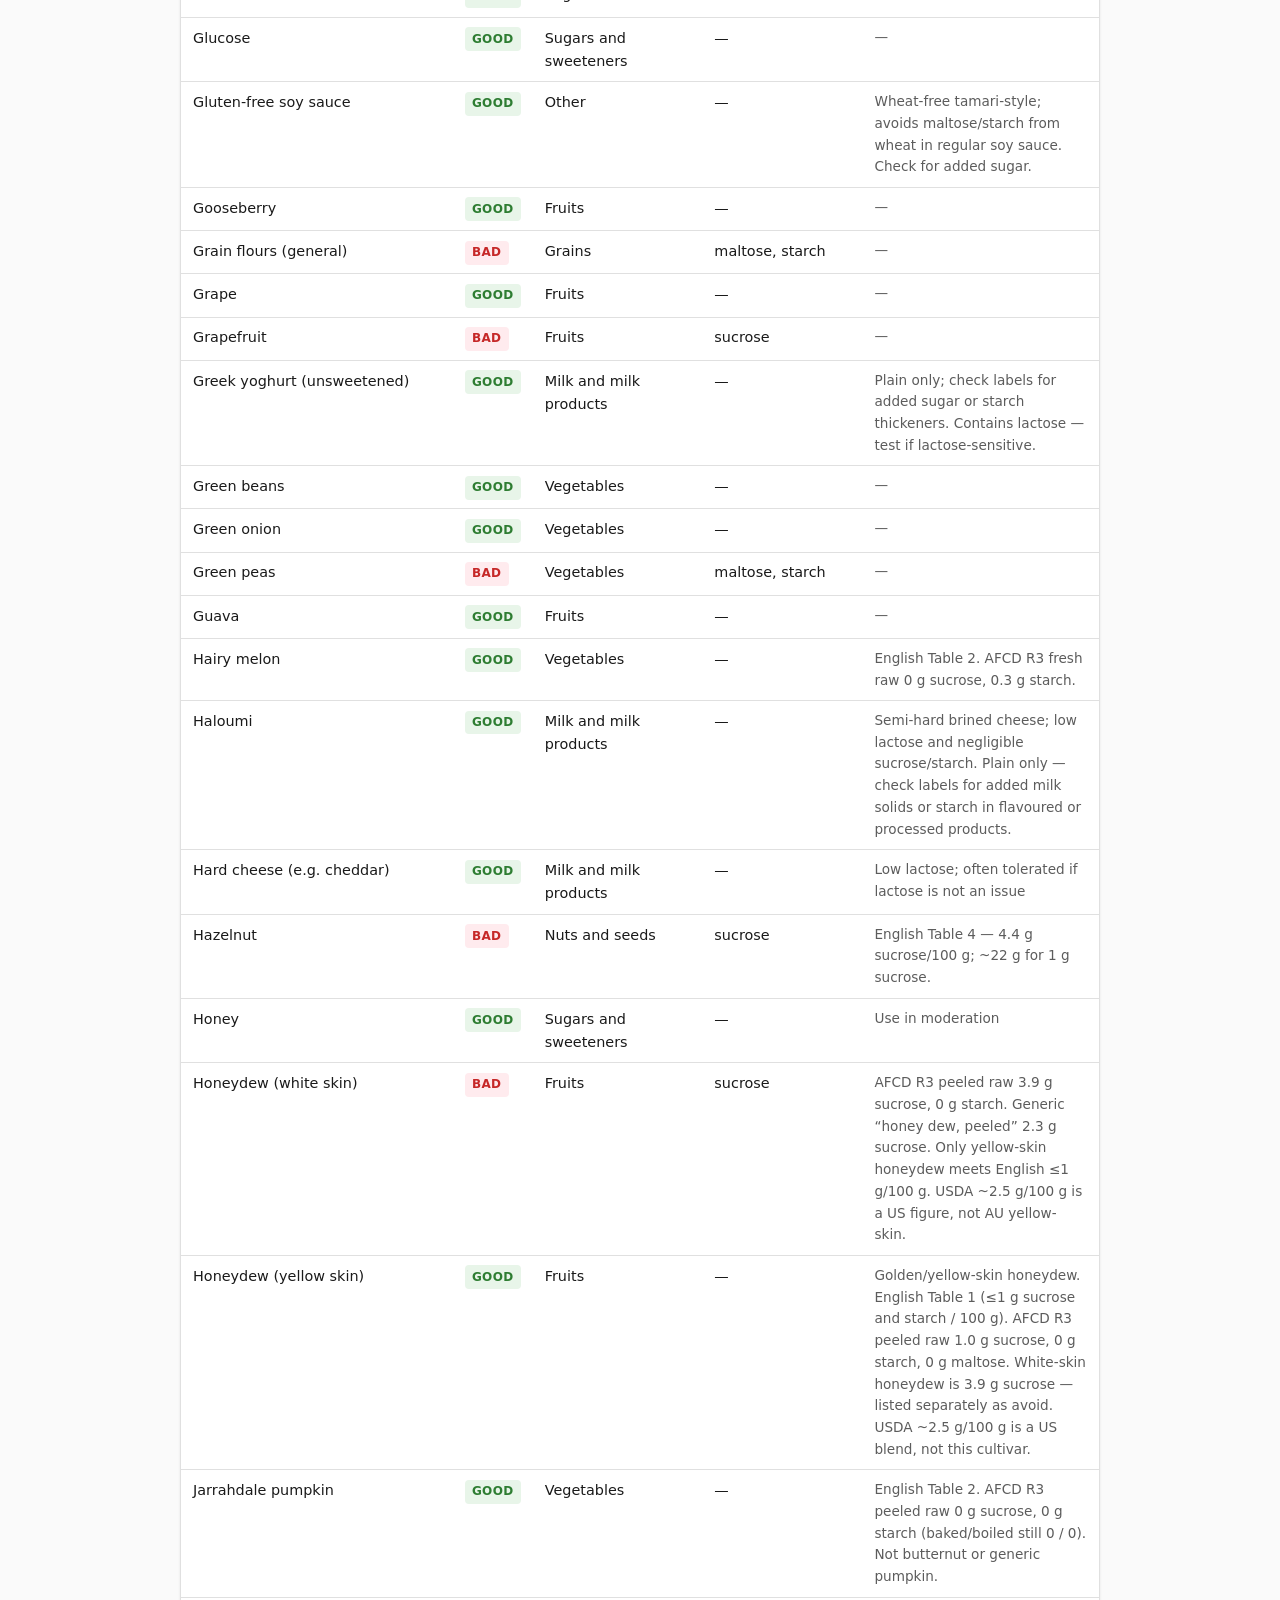
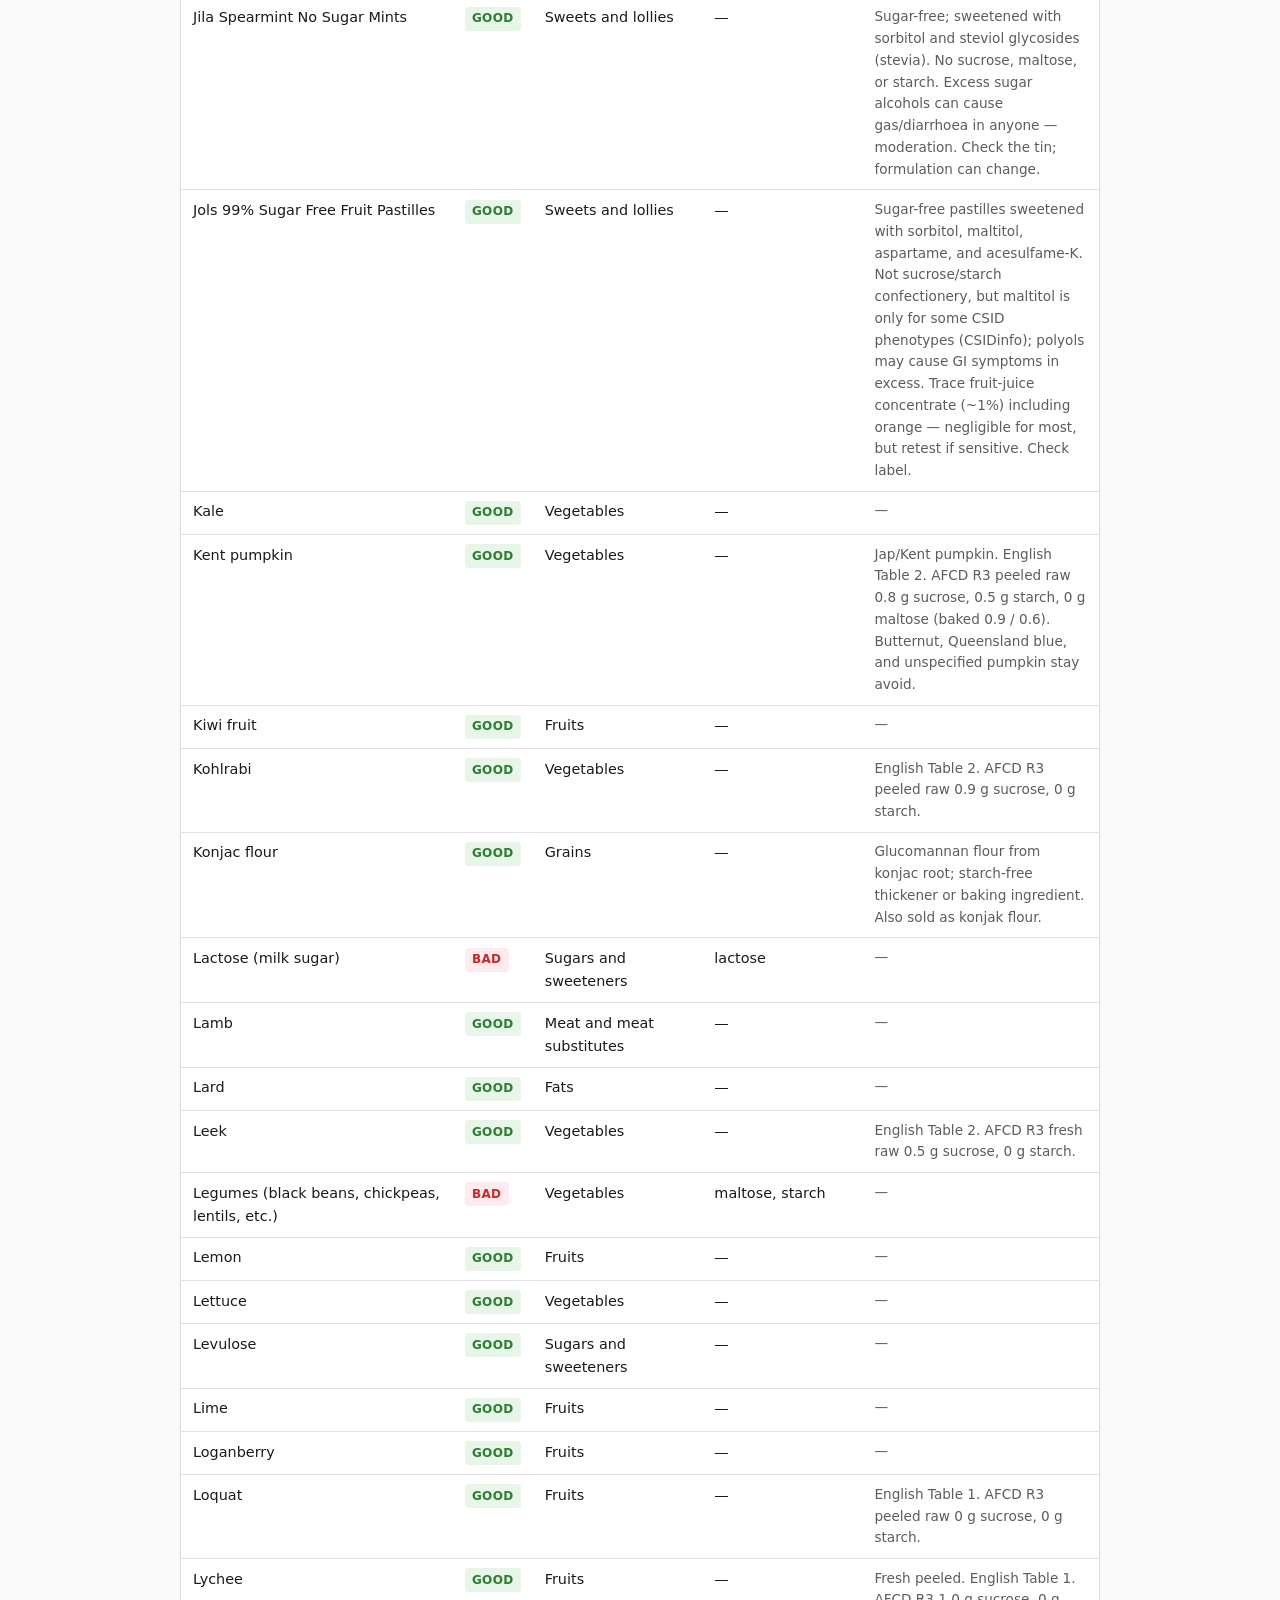
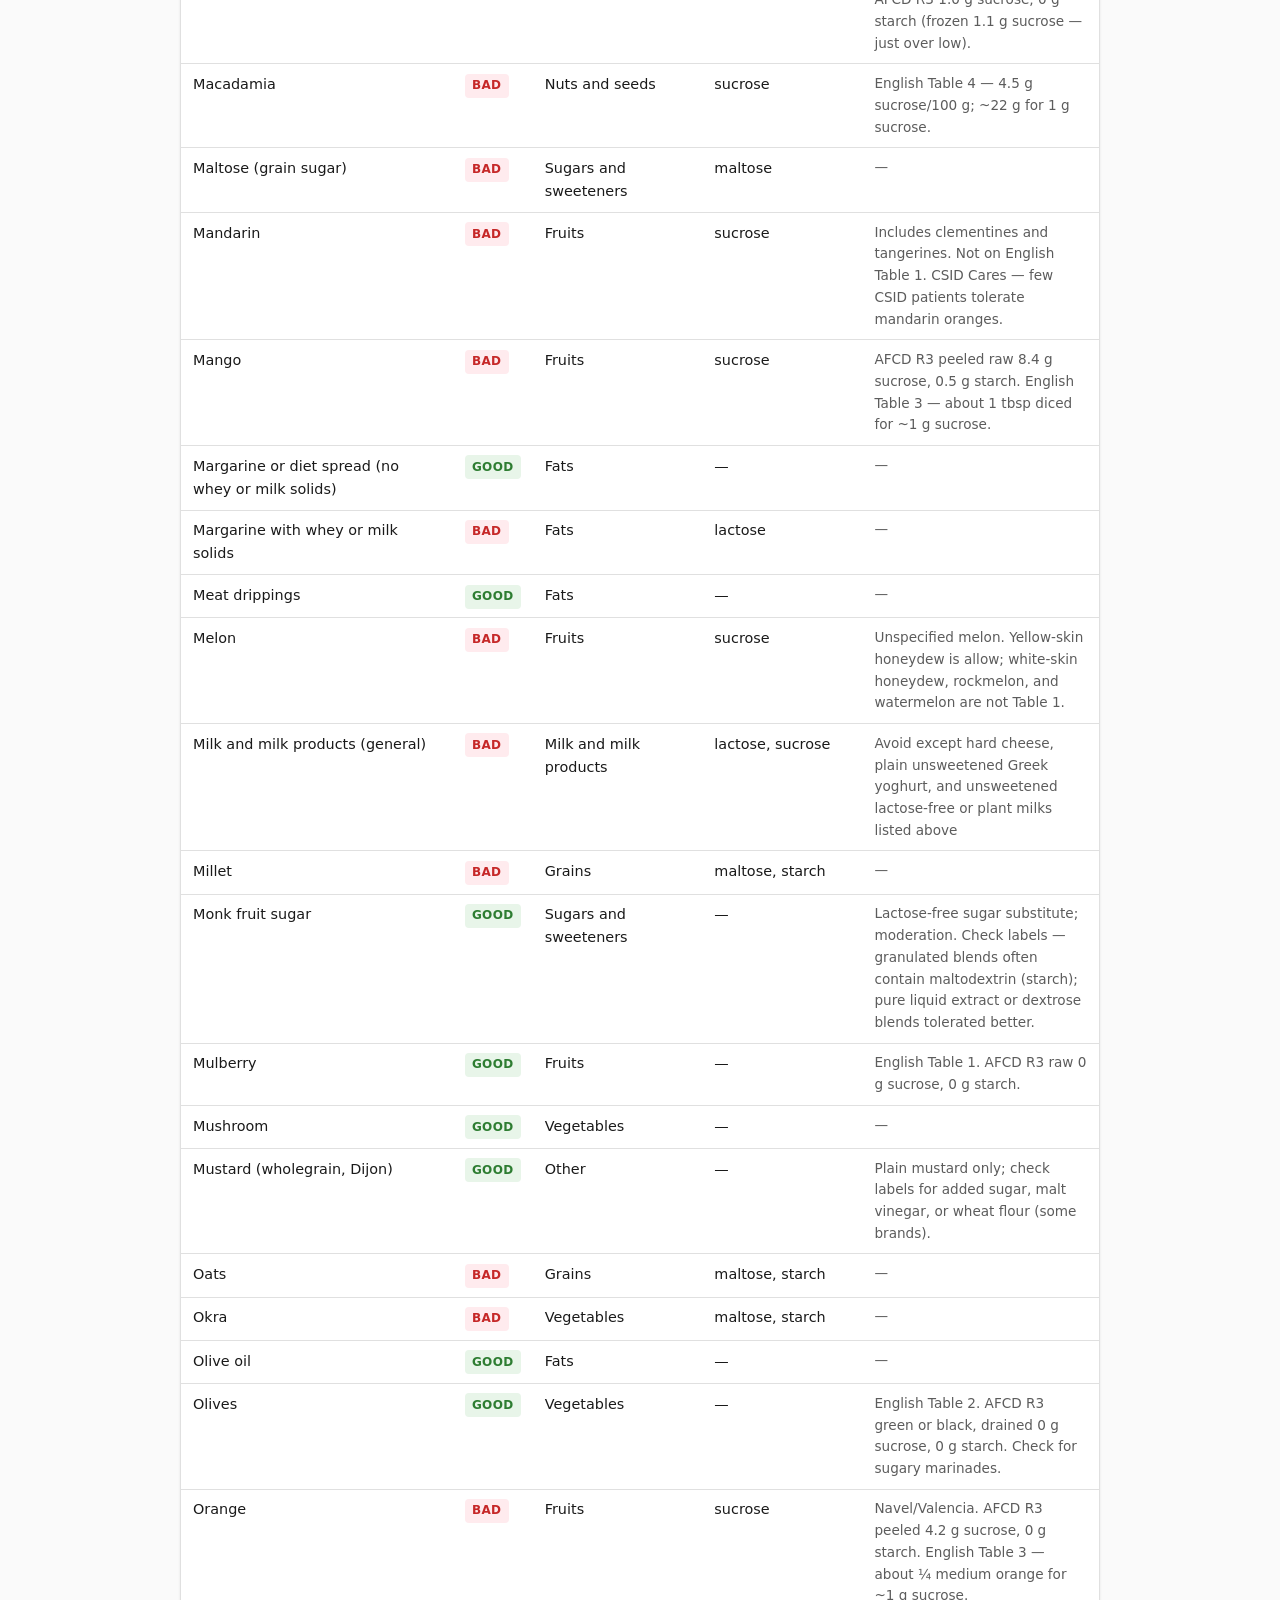
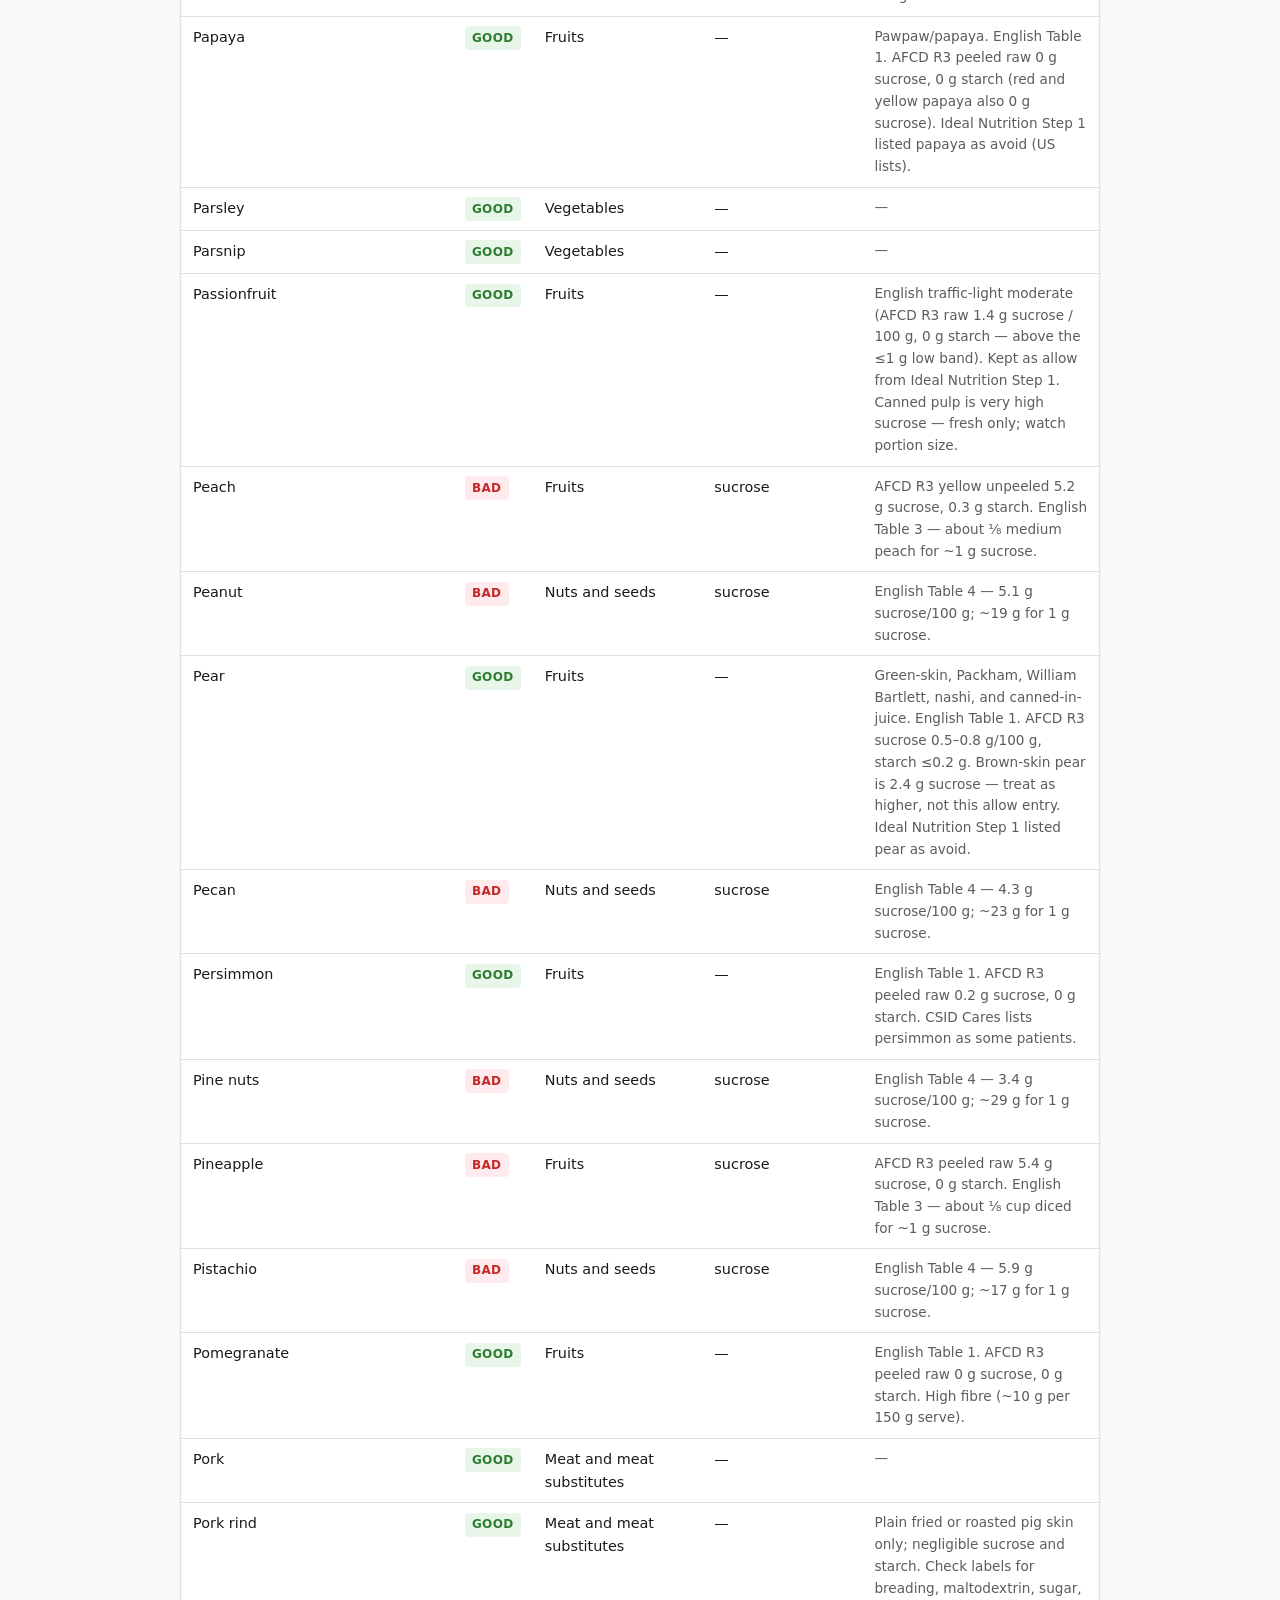
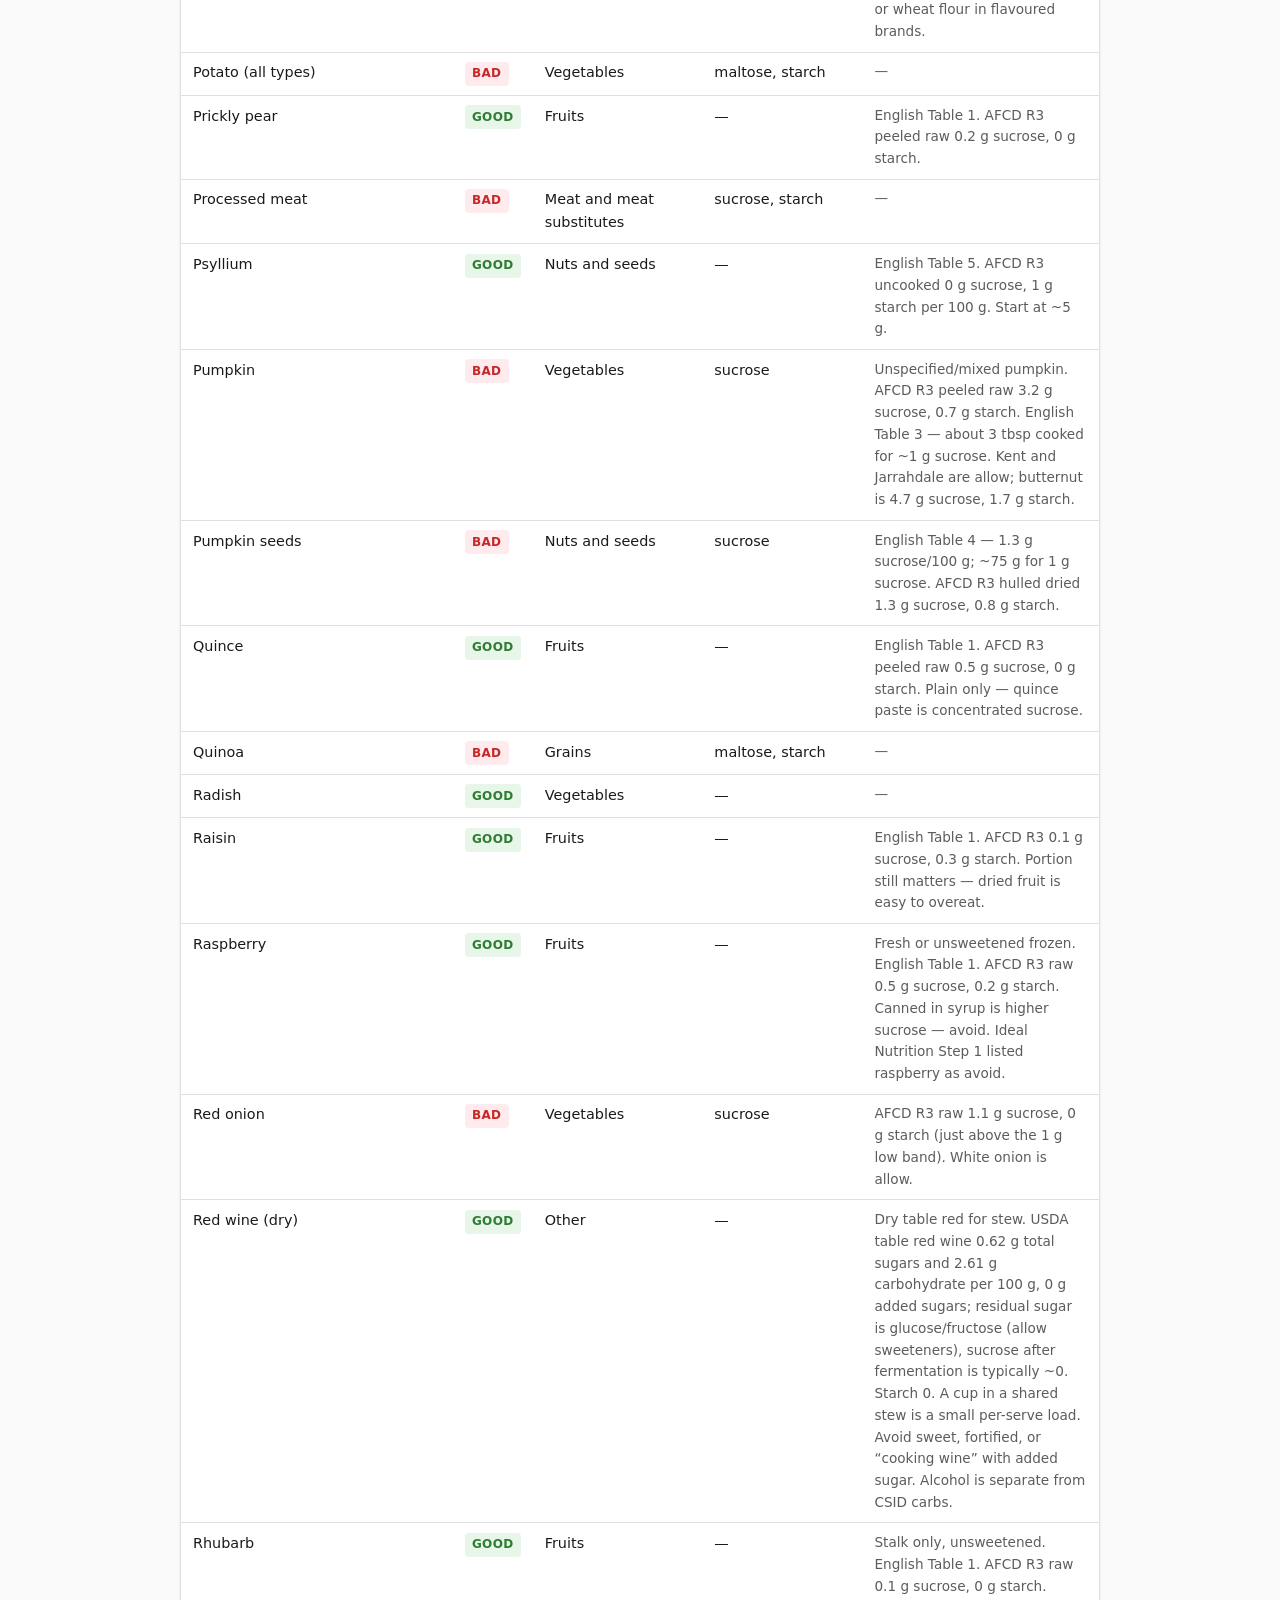
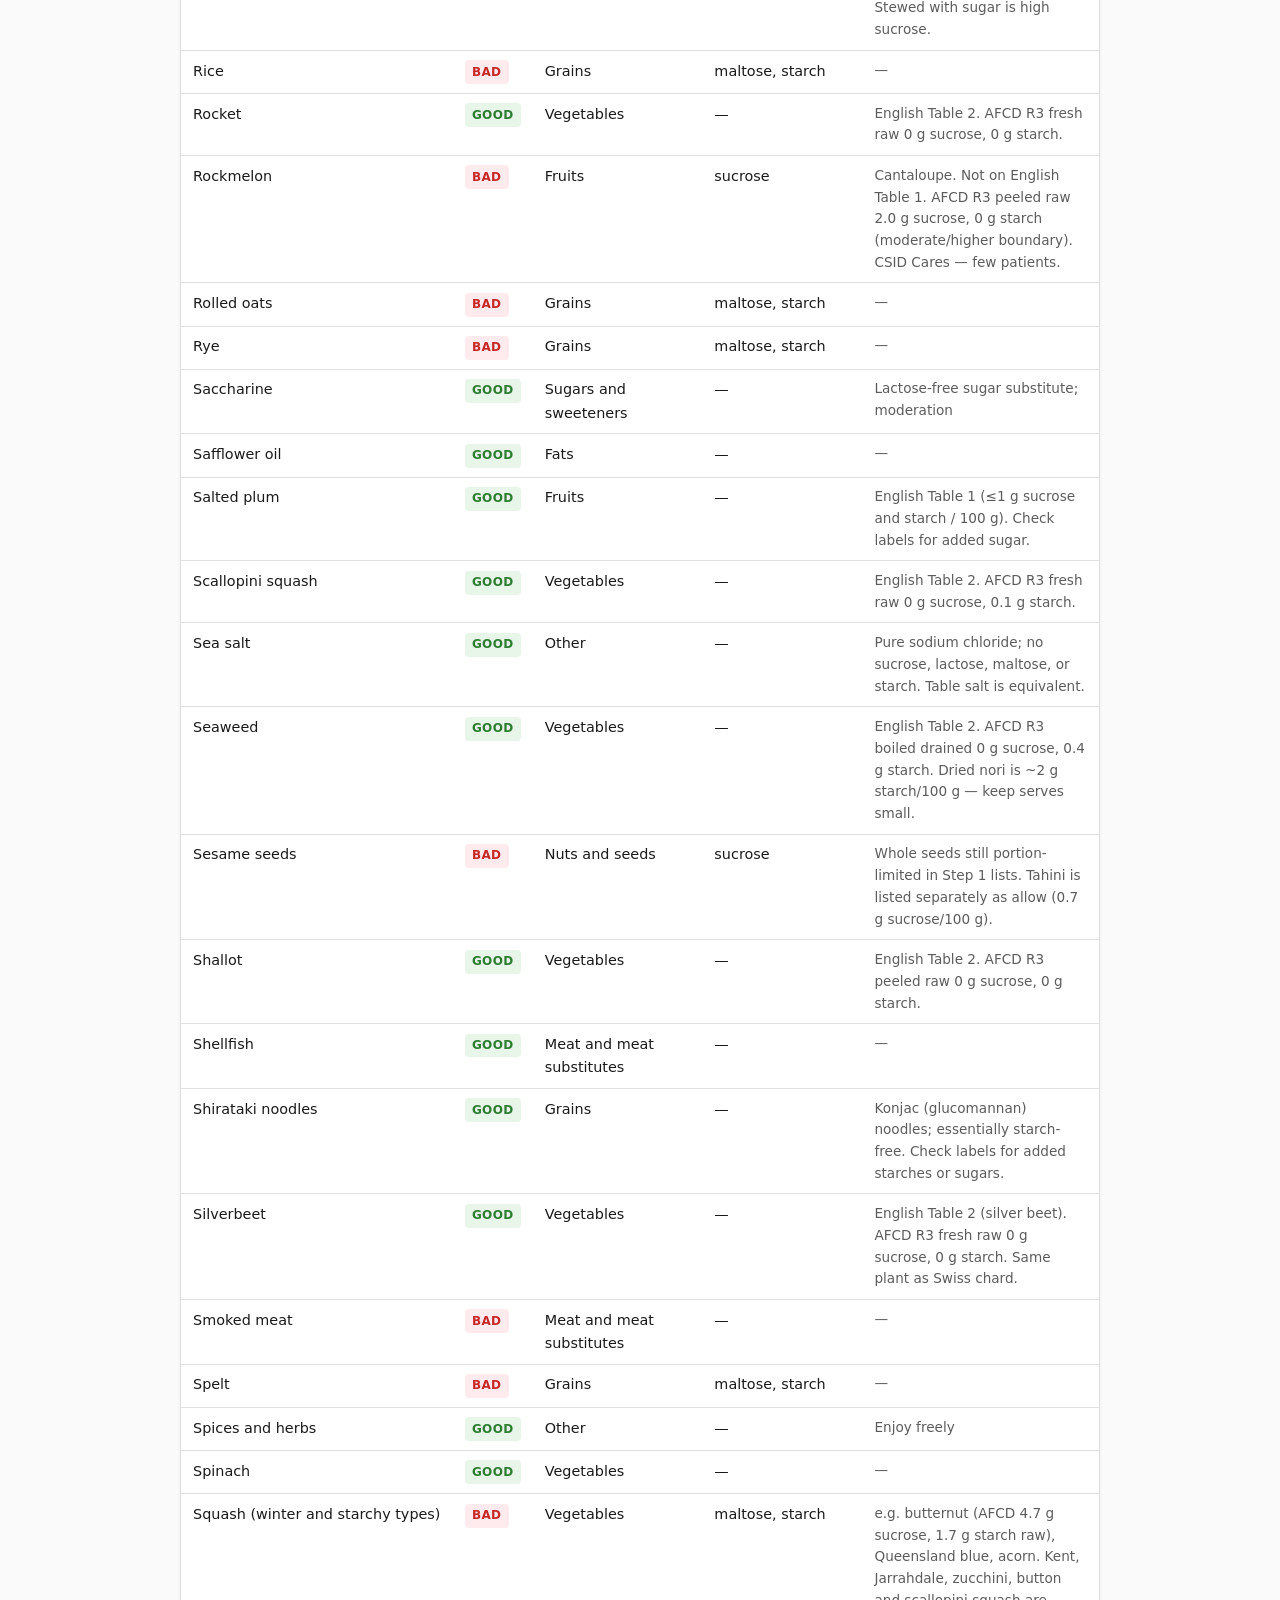
==== commit d70e4ebe: "Added vegemite" ====
--- a/docs/all-foods.html
+++ b/docs/all-foods.html
@@ -34,7 +34,7 @@
           Show Phase 1 vs Phase 2
         </label>
       </p>
-      <p class="search-meta" id="search-count">212 foods</p>
+      <p class="search-meta" id="search-count">213 foods</p>
     </div>
     <div class="table-wrap">
       <table id="foods-table">
@@ -1859,6 +1859,15 @@
           <td>—</td>
           <td class="notes">—</td>
         </tr>
+        <tr data-status="good" data-phase1="none" data-change="added">
+          <td>Vegemite</td>
+          <td class="col-status"><span class="badge good">Good</span></td>
+          <td class="phase-col">—</td>
+          <td class="phase-col"><span class="badge good">Good</span></td>
+          <td>Other</td>
+          <td>—</td>
+          <td class="notes">AFCD R3 “spread, yeast, vegemite” — 0 g sucrose, 1.6 g maltose, 9.3 g starch per 100 g (starch above the ≤1 g/100 g low band). A typical ~5 g scrape is ~0.5 g starch and ~0.08 g maltose; about 11 g would reach 1 g starch. Use thinly. Contains malt extract and yeast from barley/wheat unless labelled gluten-free; check the jar. Ideal Nutrition Step 1 does not list yeast extract; Phase 2 allow is portion-based from AFCD.</td>
+        </tr>
         <tr data-status="bad" data-phase1="bad" data-change="">
           <td>Walnut</td>
           <td class="col-status"><span class="badge bad">Bad</span></td>
@@ -1961,7 +1970,7 @@
         </tbody>
       </table>
     </div>
-    <p class="intro"><strong>Total:</strong> 212 foods (137 good, 75 bad).
+    <p class="intro"><strong>Total:</strong> 213 foods (138 good, 75 bad).
     <a href="changes.html">Foods that changed from Phase 1 to Phase 2</a>.</p>
 
   </main>
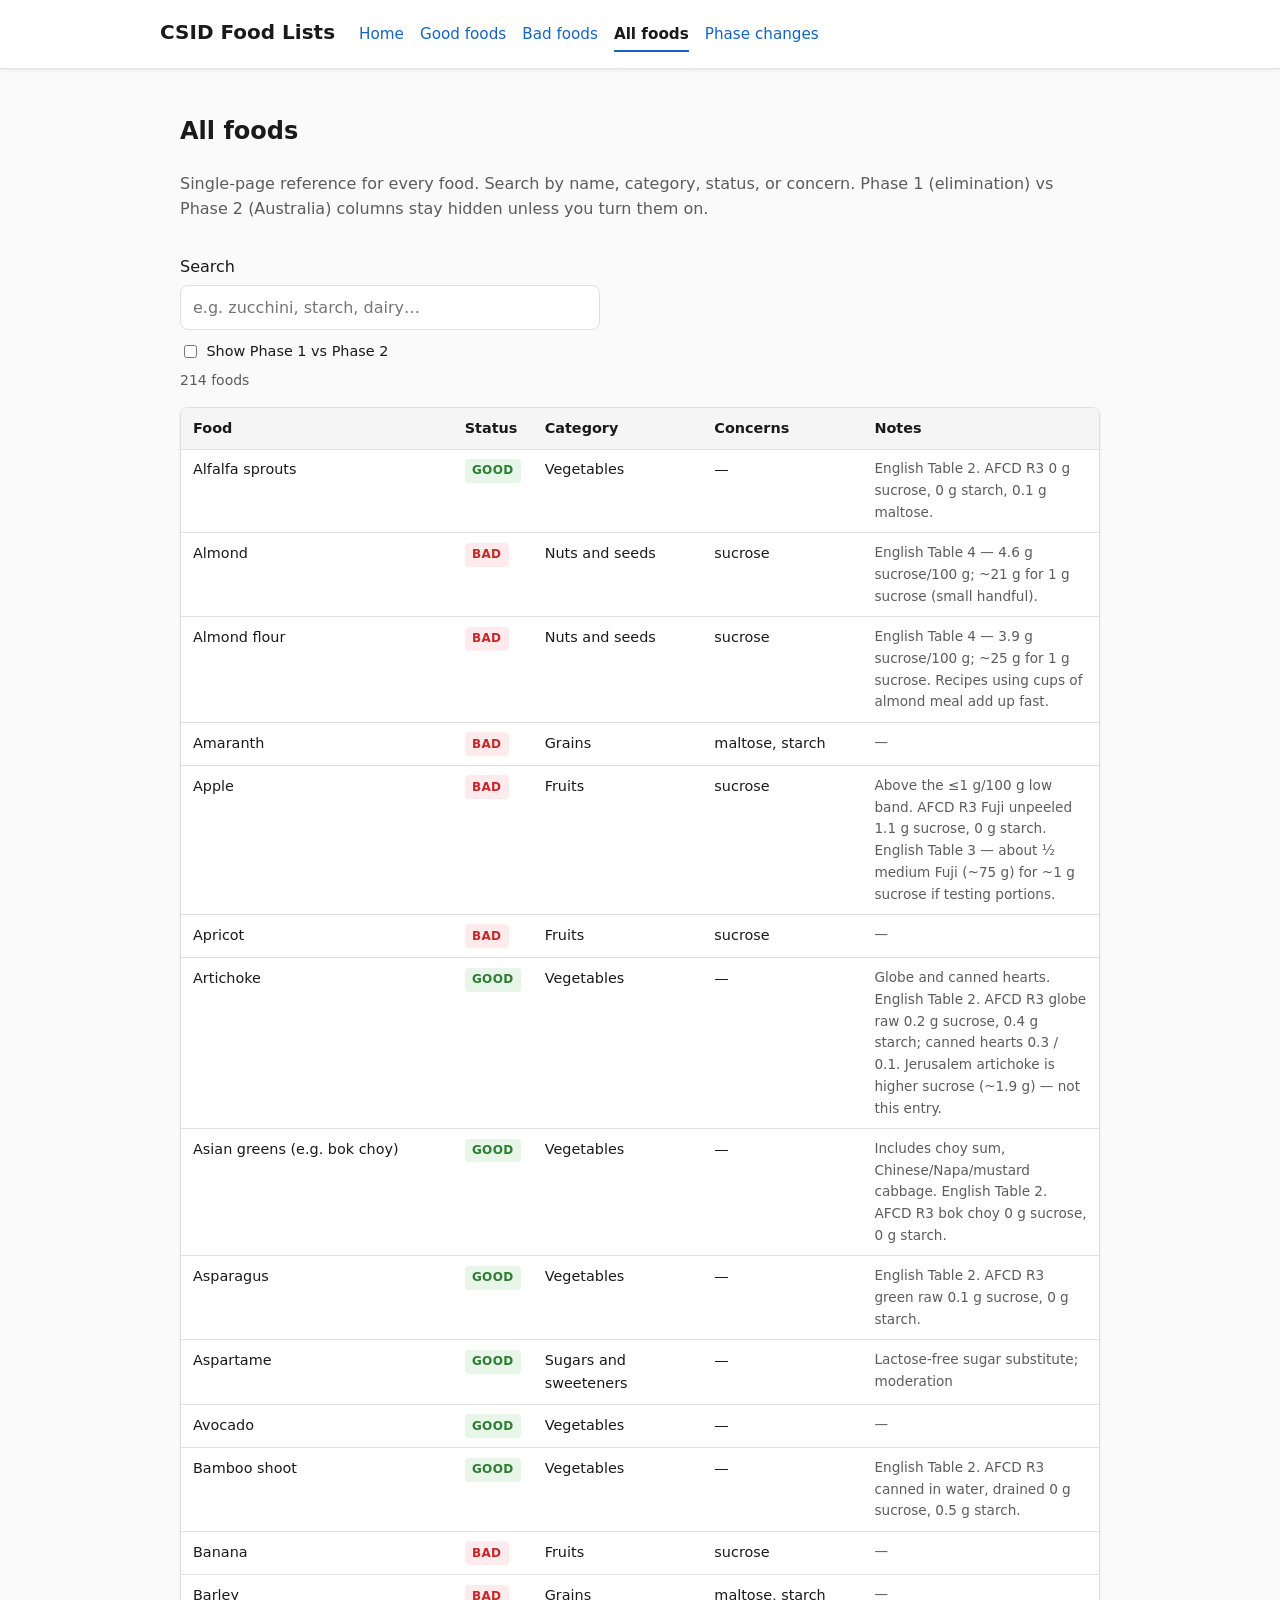
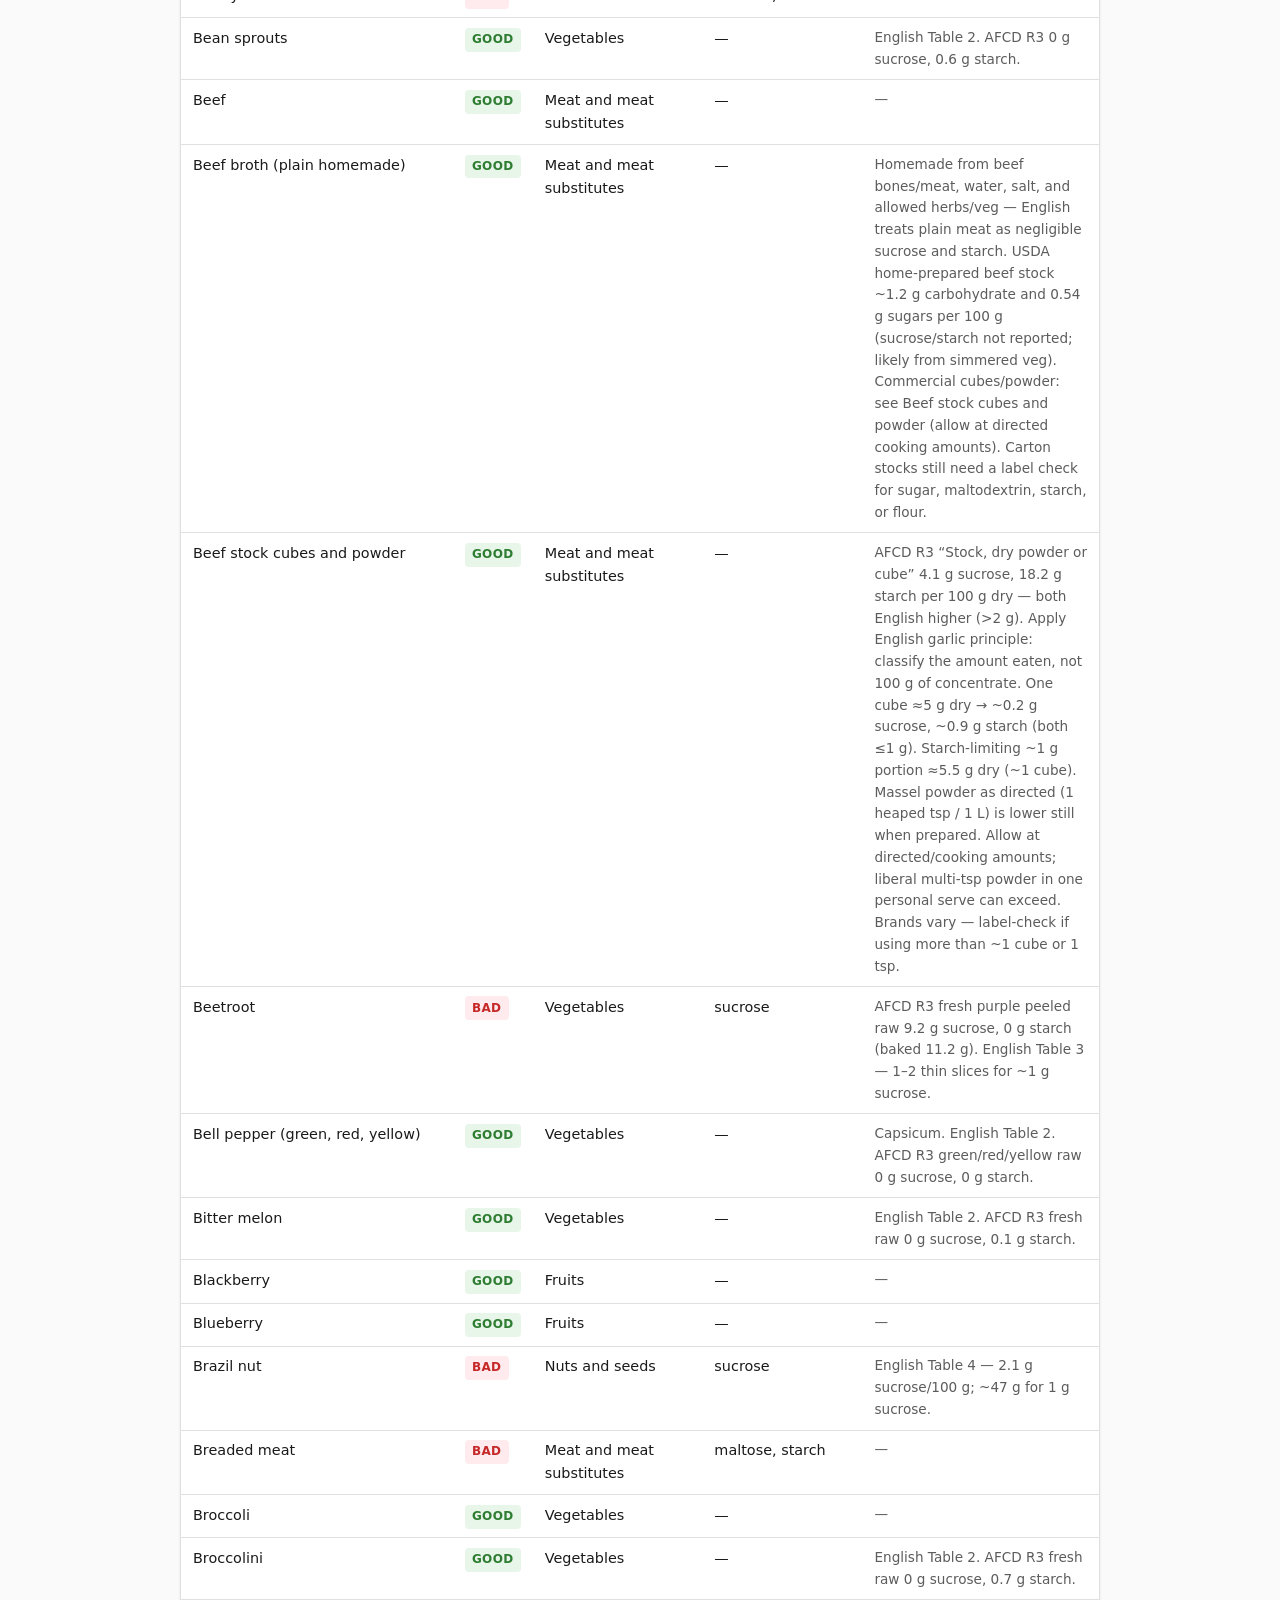
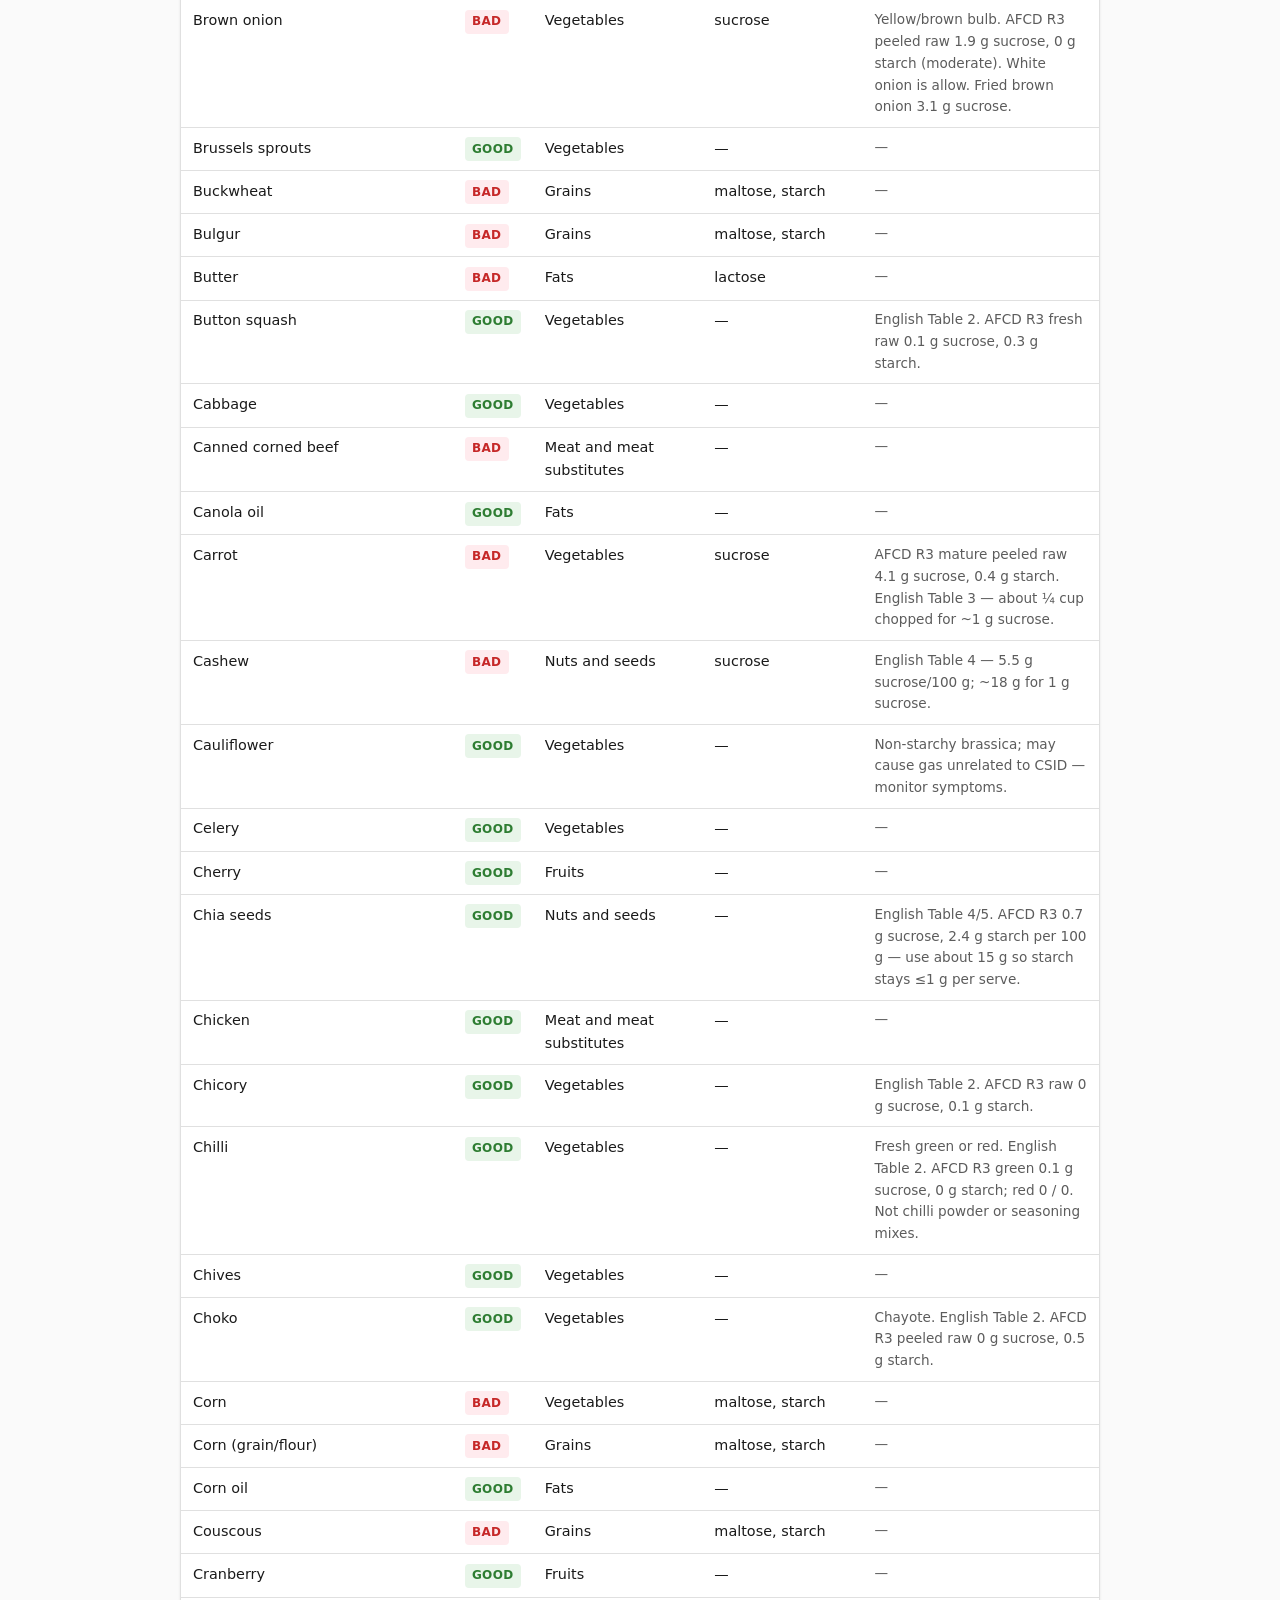
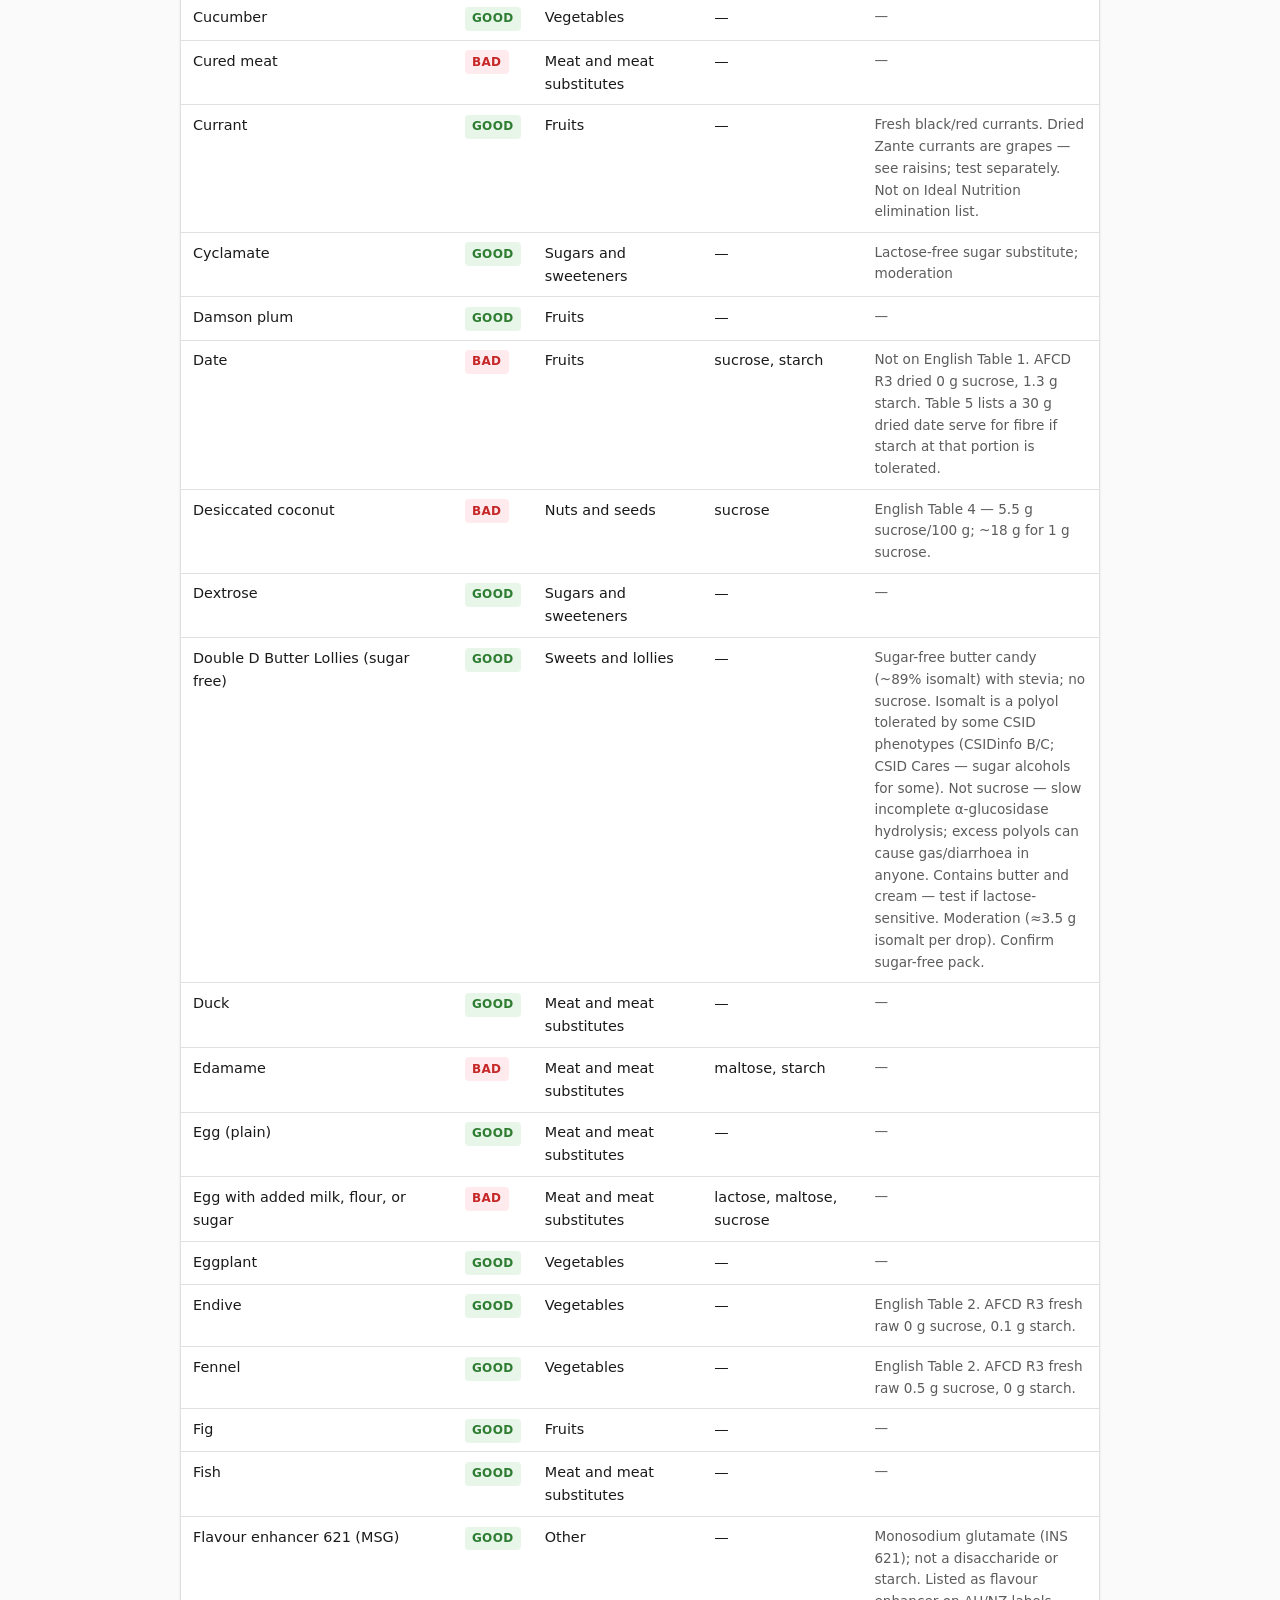
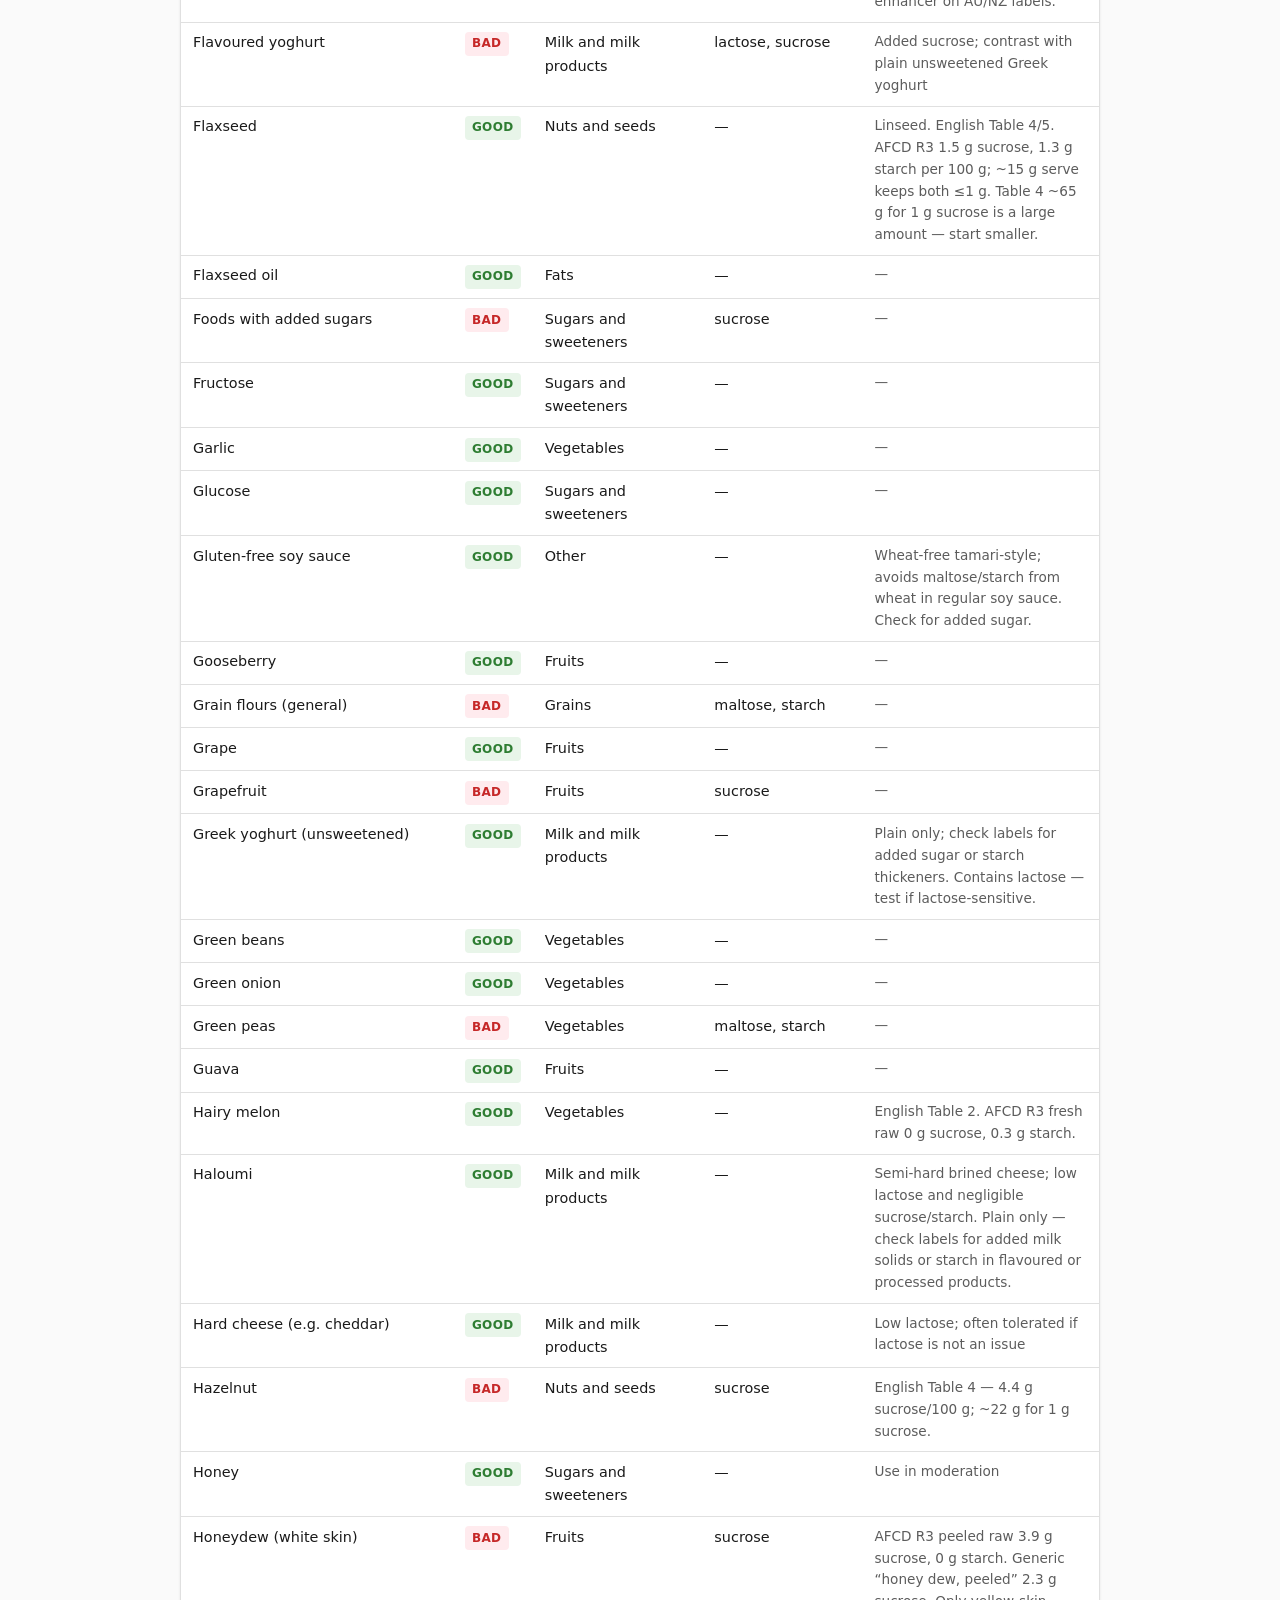
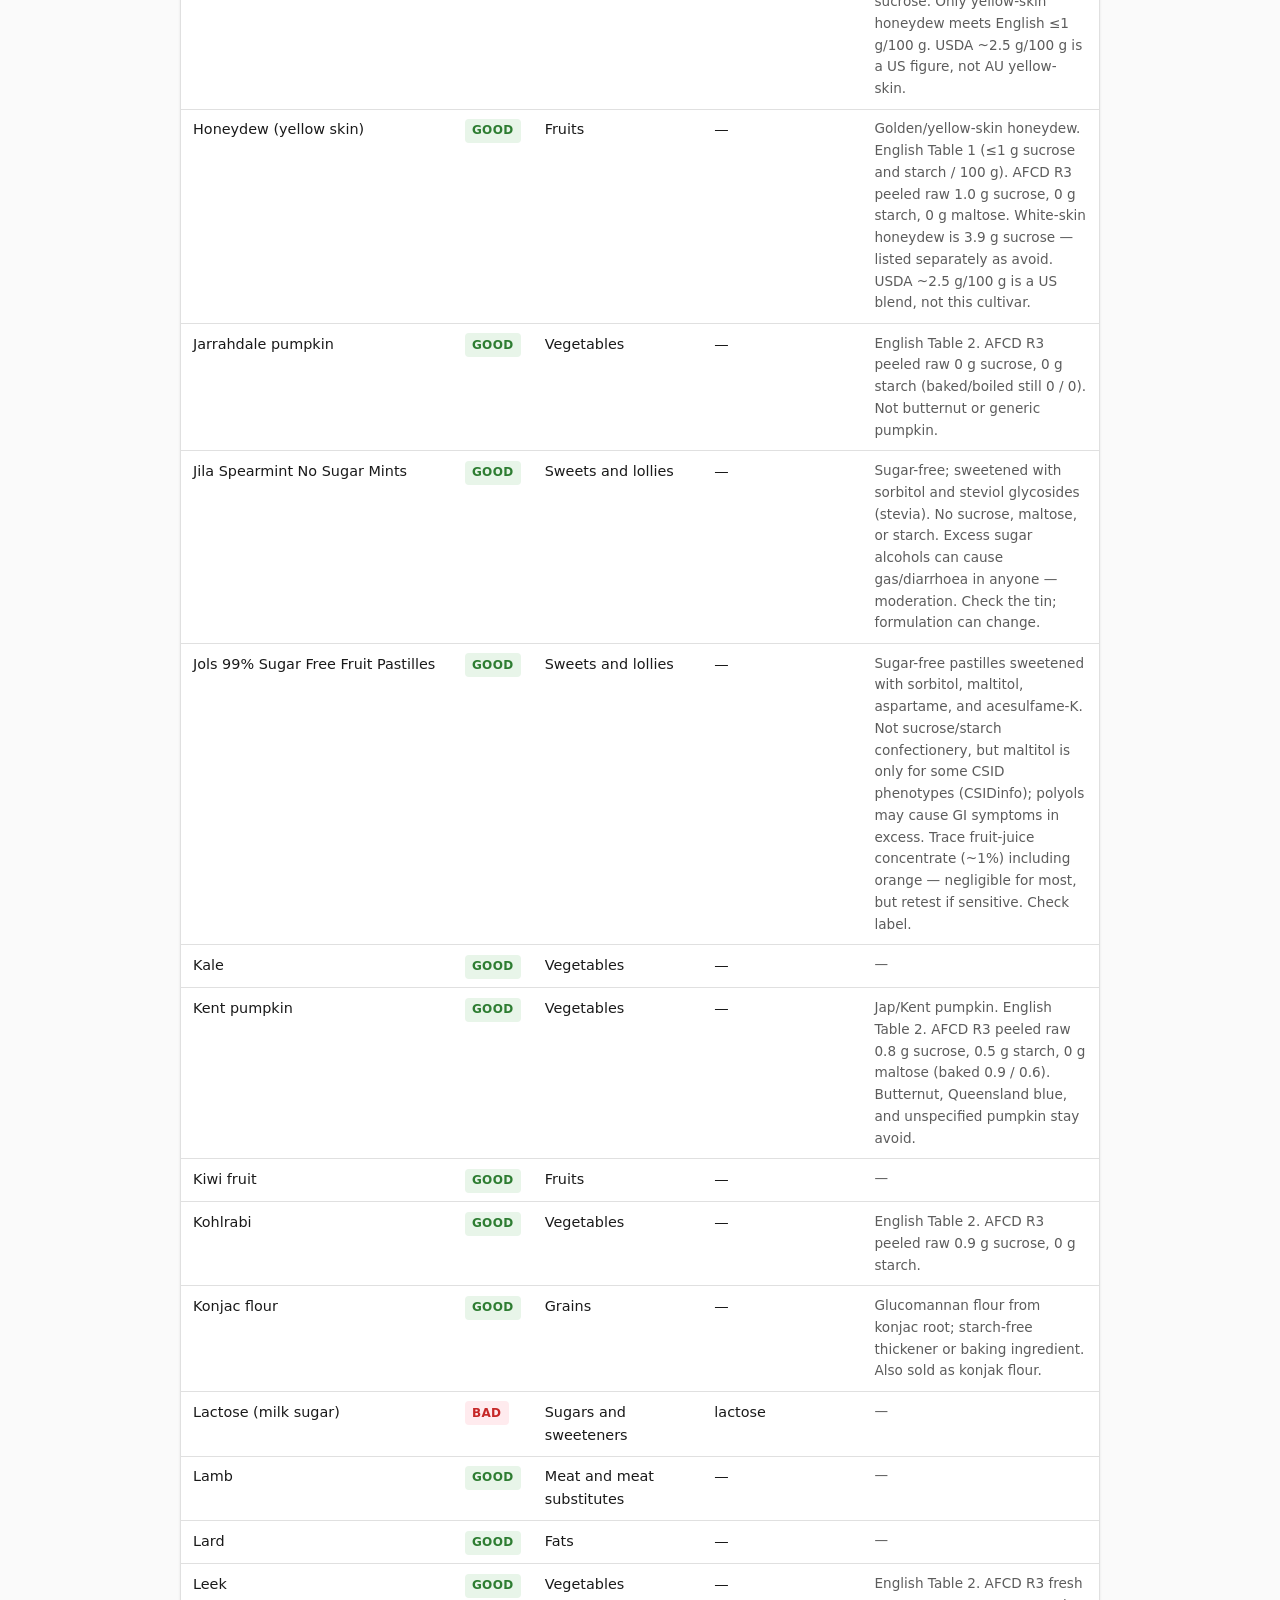
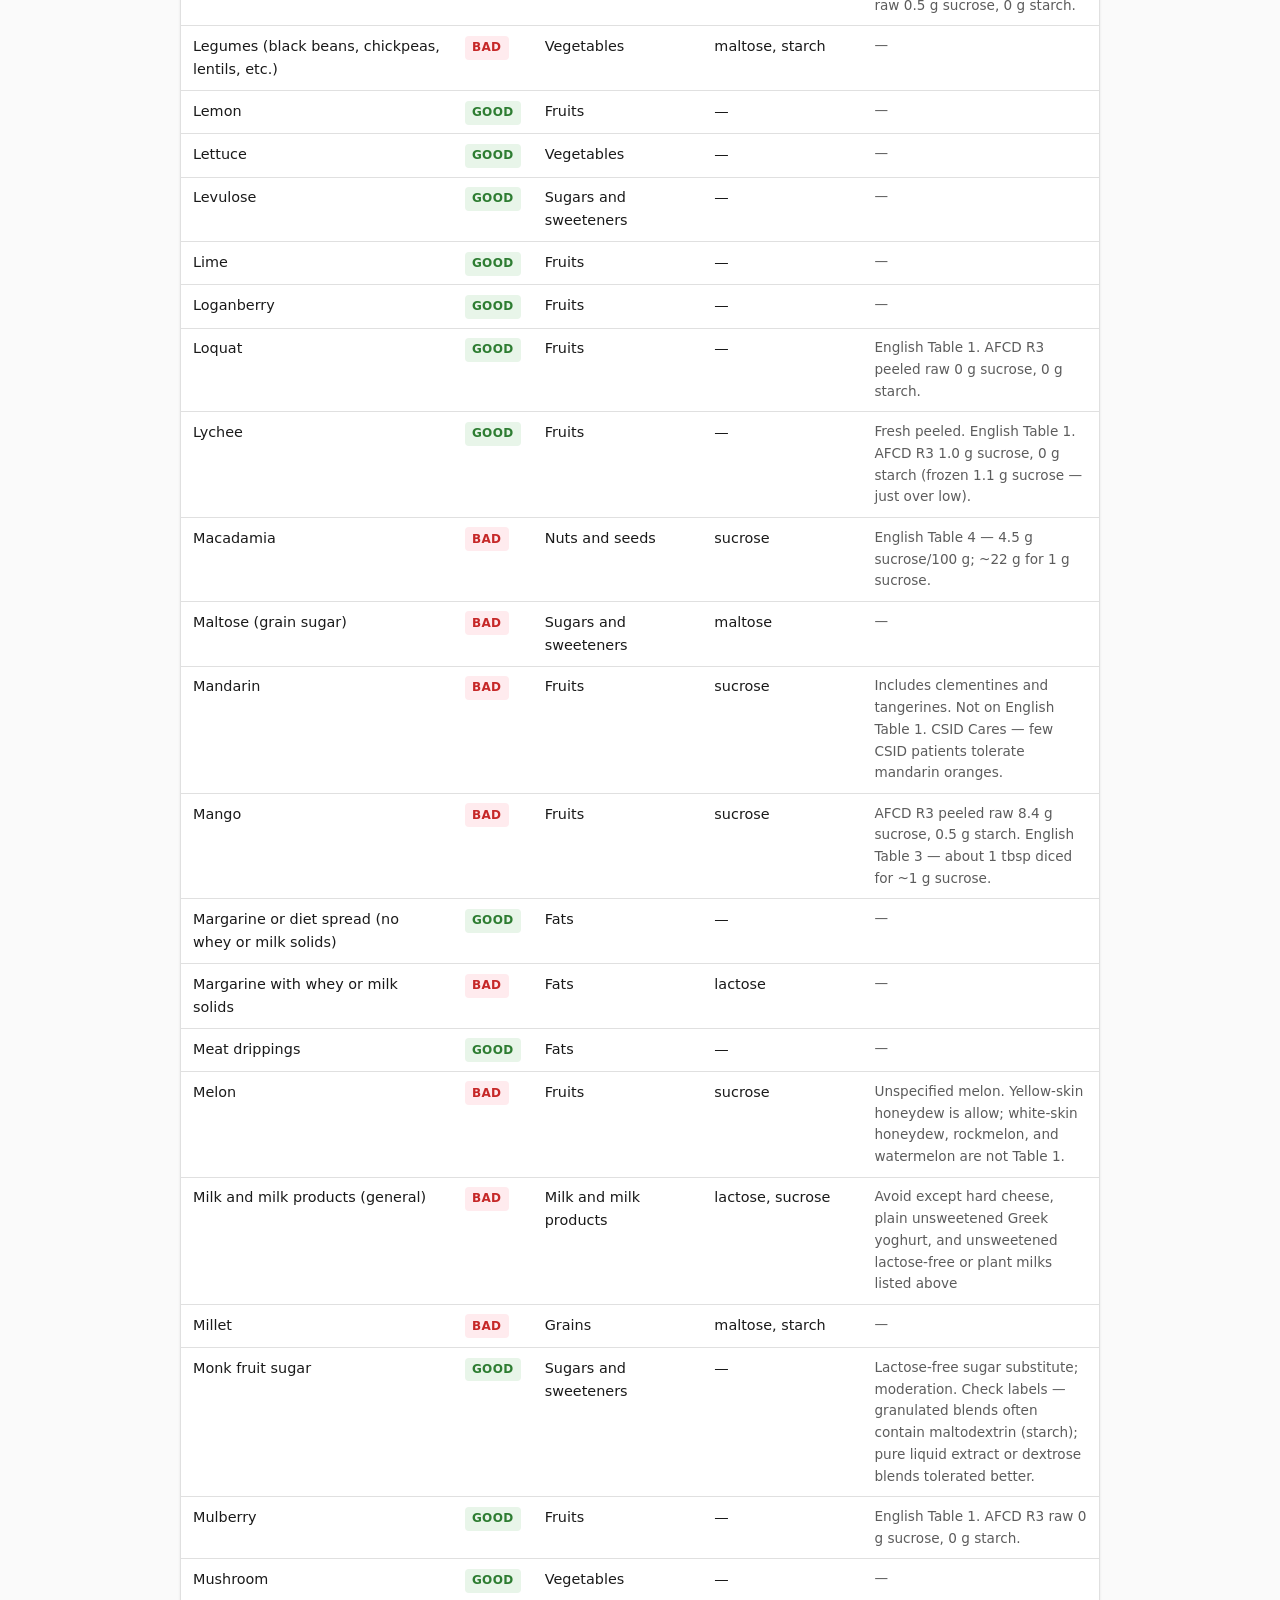
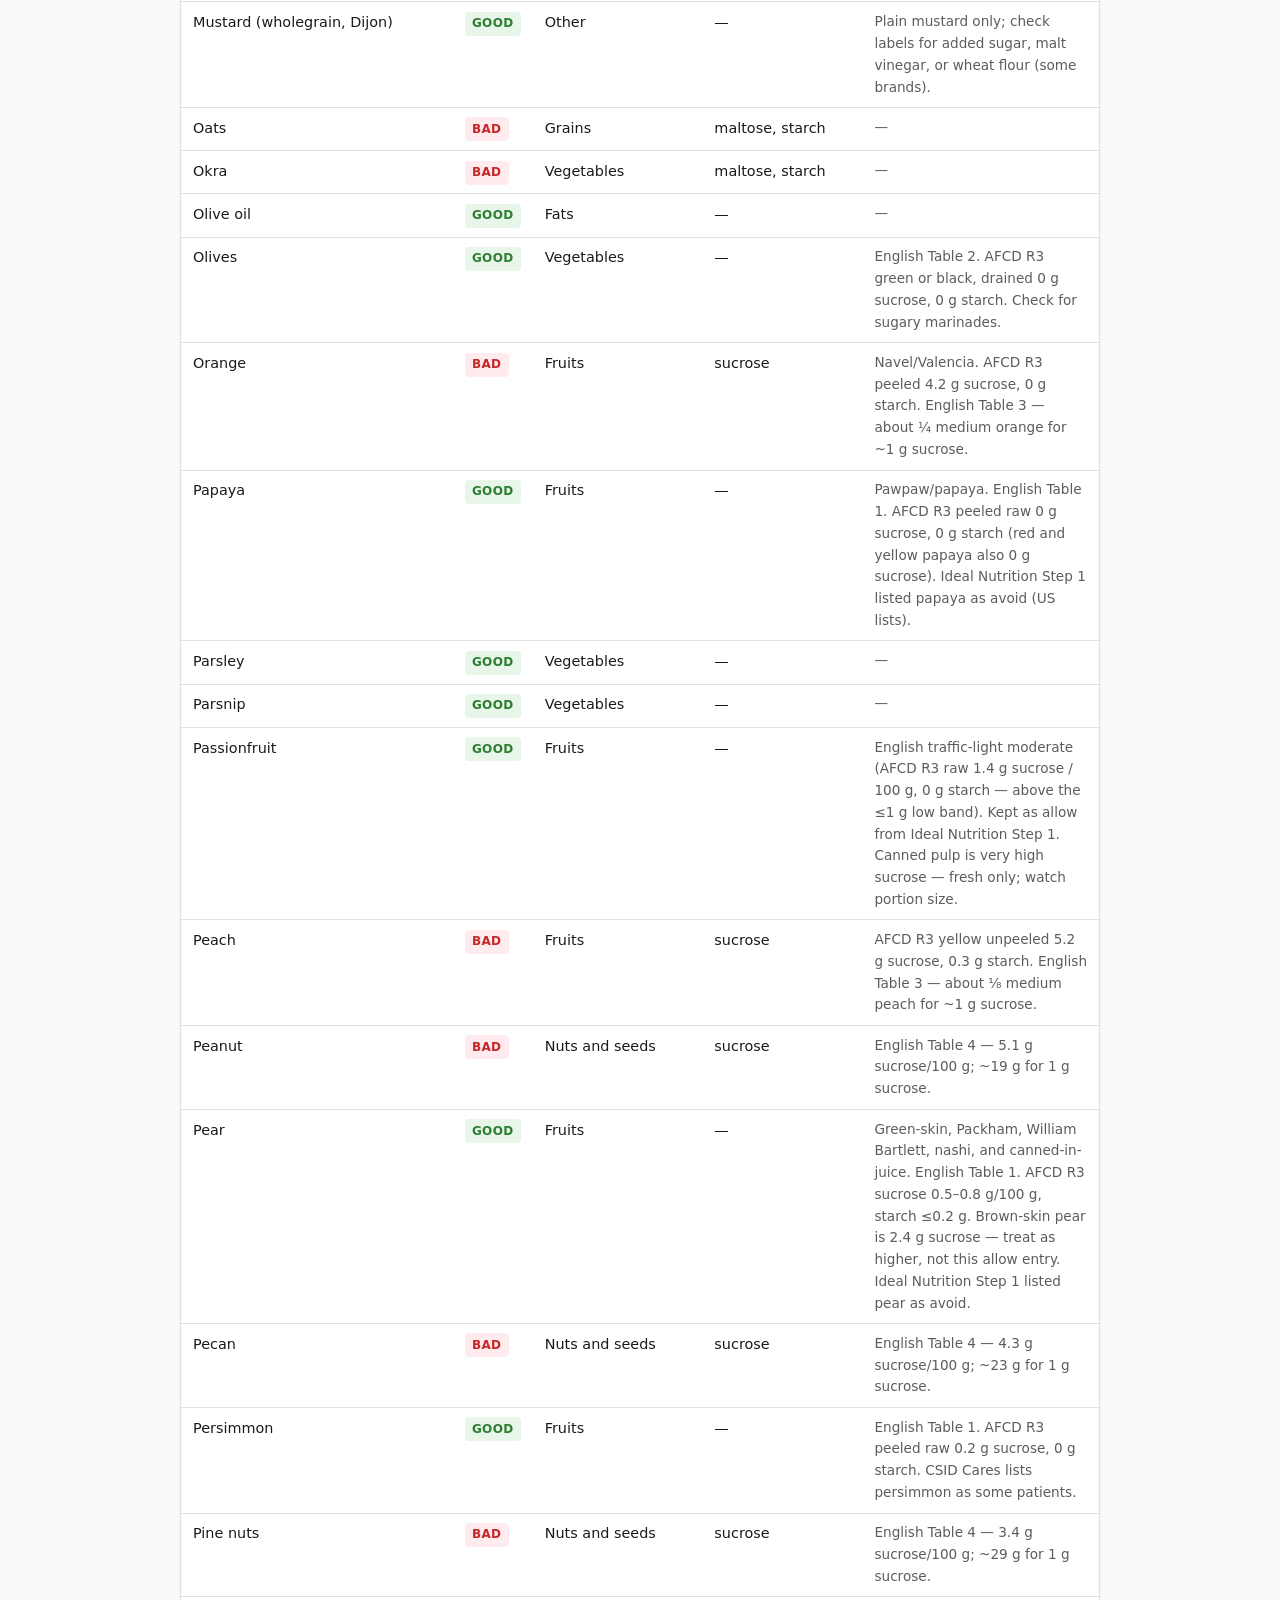
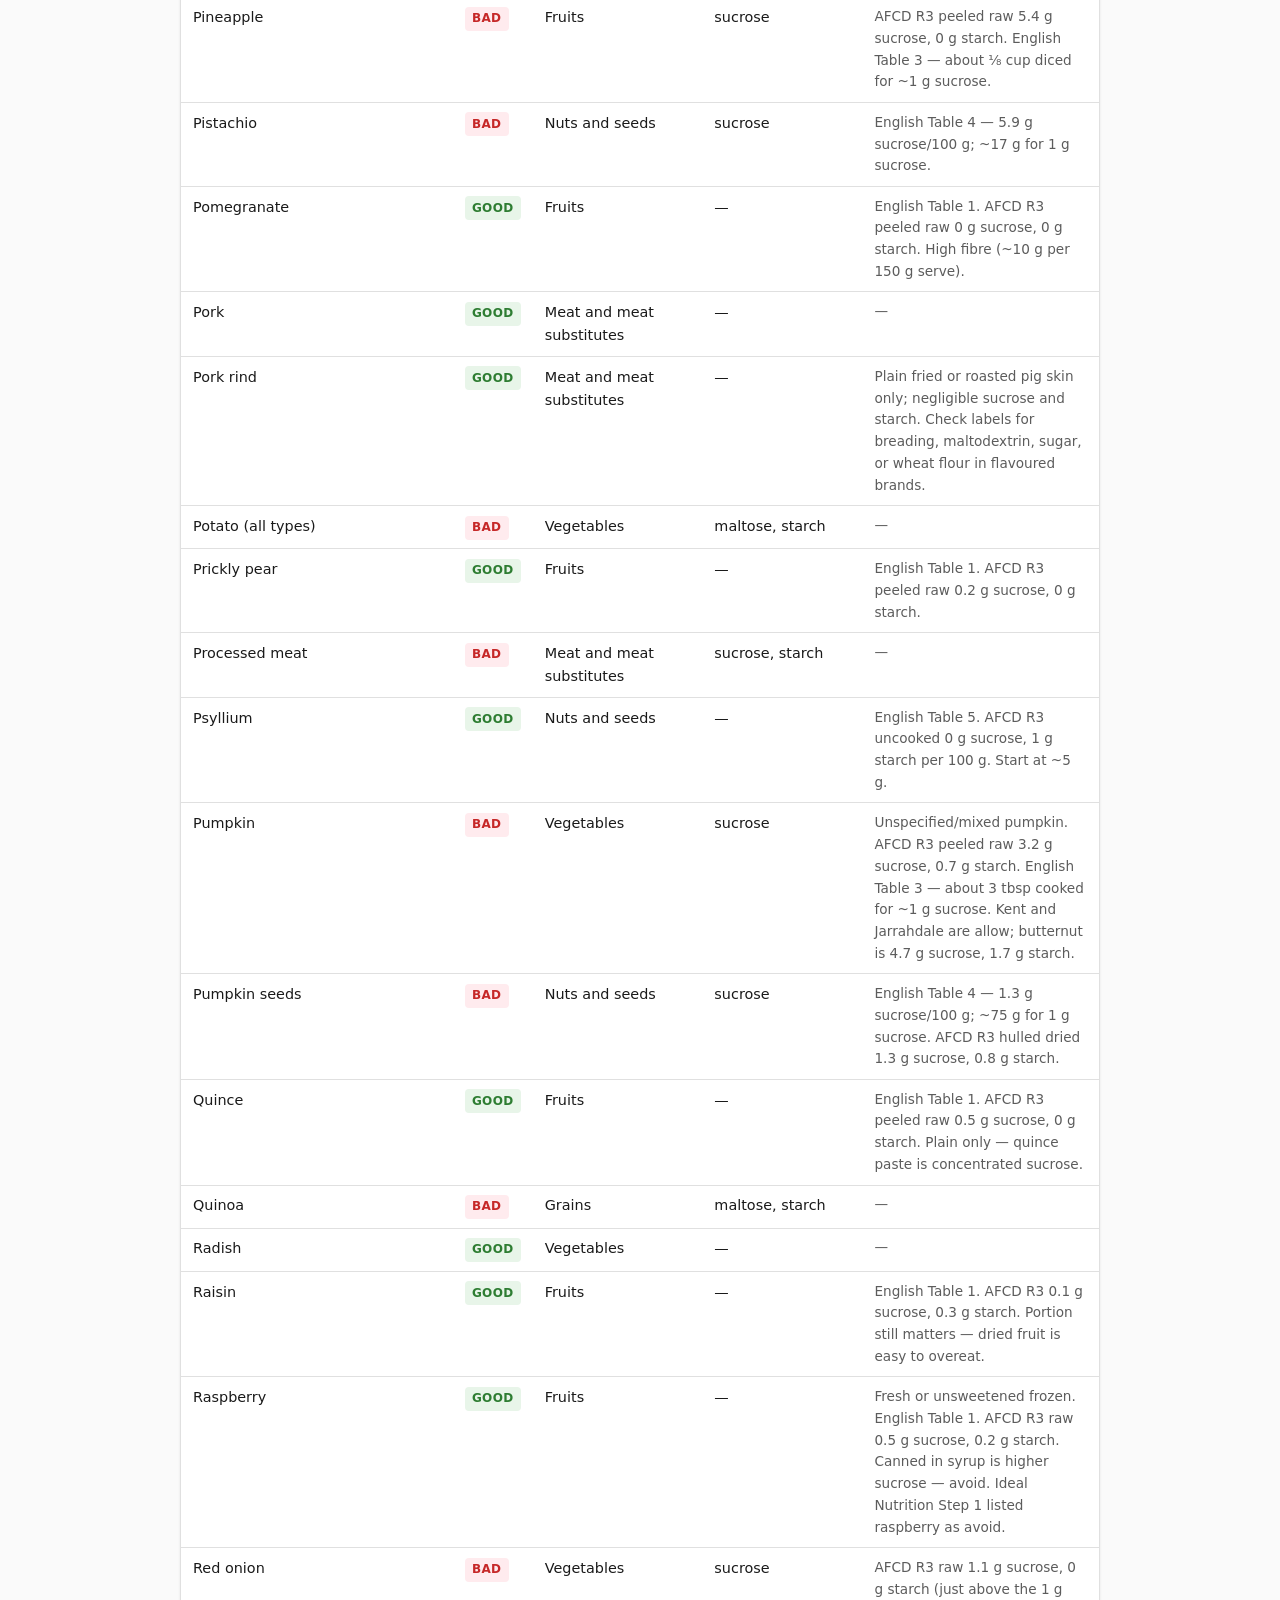
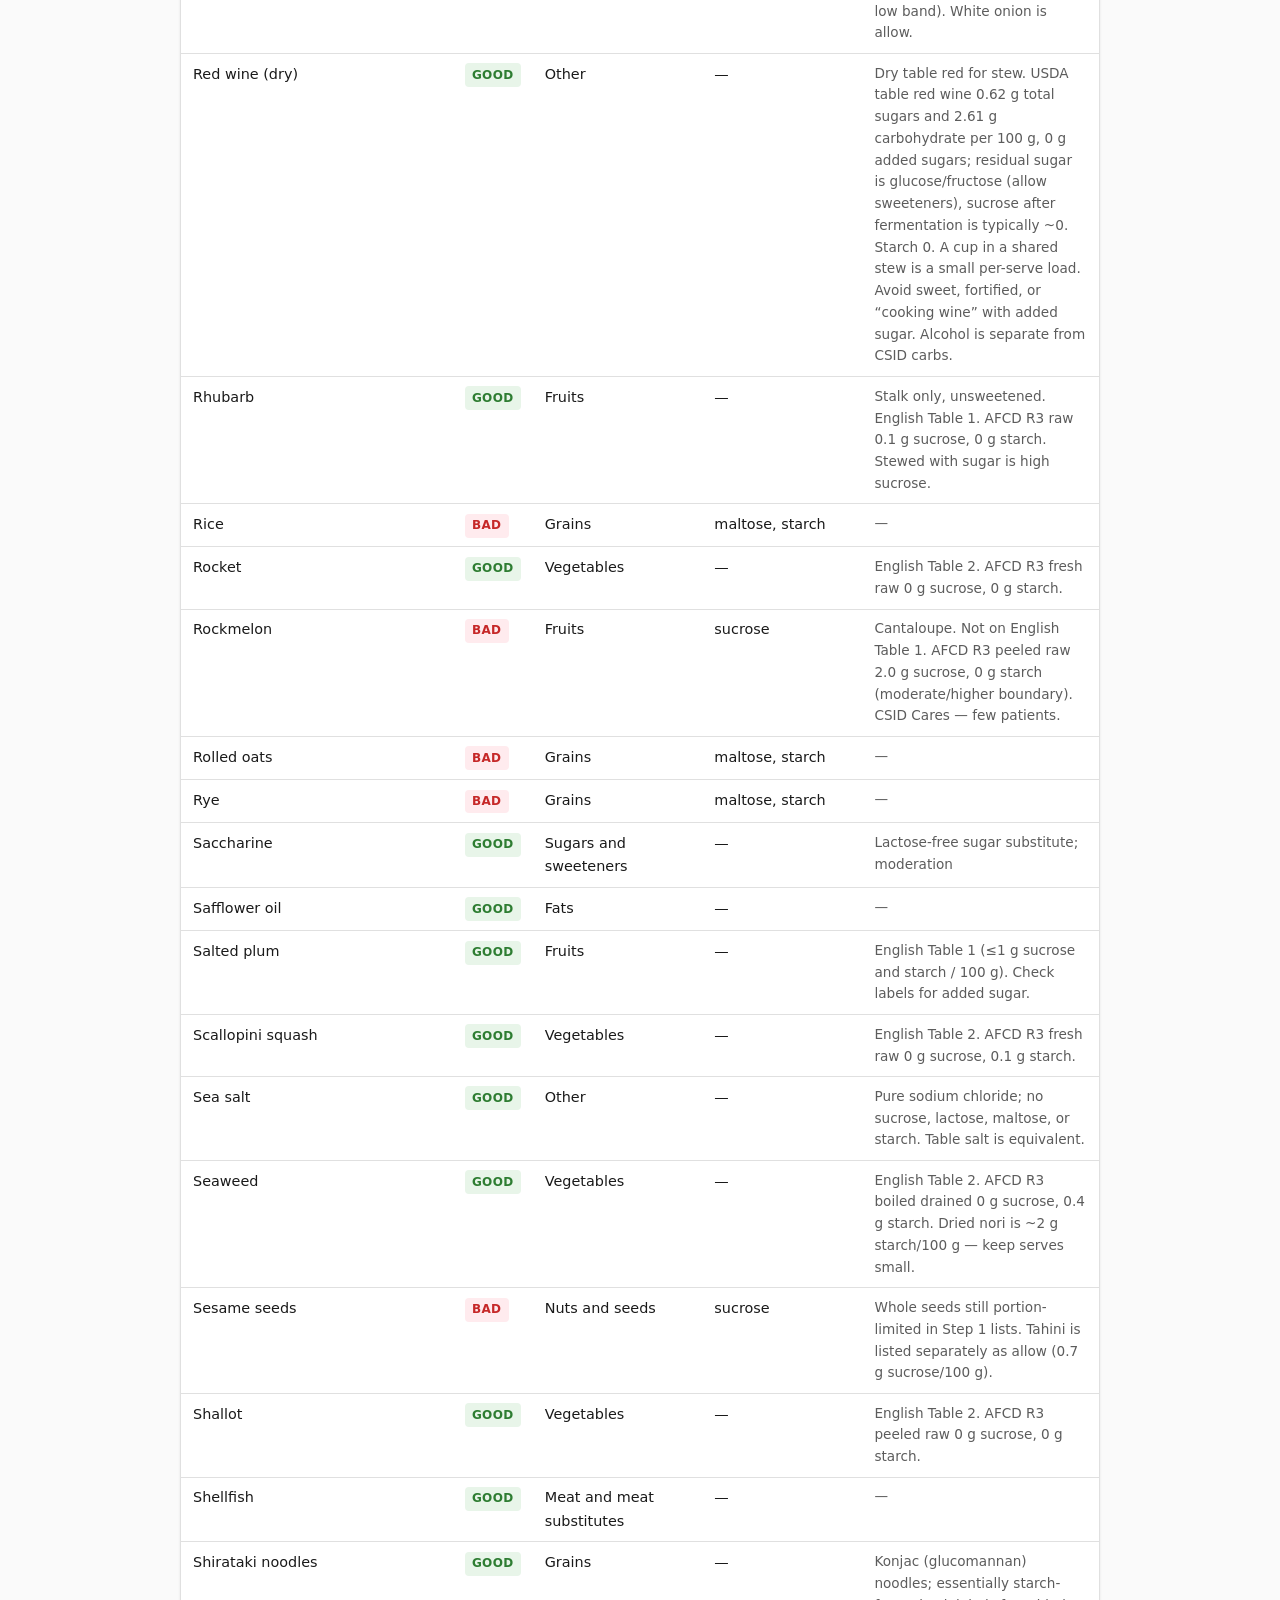
==== commit 2425e258: "Added beef stock cubes/powder. Updated rules to consider common usage amounts" ====
--- a/docs/all-foods.html
+++ b/docs/all-foods.html
@@ -34,7 +34,7 @@
           Show Phase 1 vs Phase 2
         </label>
       </p>
-      <p class="search-meta" id="search-count">213 foods</p>
+      <p class="search-meta" id="search-count">214 foods</p>
     </div>
     <div class="table-wrap">
       <table id="foods-table">
@@ -201,7 +201,16 @@
           <td class="phase-col"><span class="badge good">Good</span></td>
           <td>Meat and meat substitutes</td>
           <td>—</td>
-          <td class="notes">Homemade from beef bones/meat, water, salt, and allowed herbs/veg — English treats plain meat as negligible sucrose and starch. USDA home-prepared beef stock ~1.2 g carbohydrate and 0.54 g sugars per 100 g (sucrose/starch not reported; likely from simmered veg). AU stock cubes/powders (e.g. Massel) often list maize maltodextrin and cane sugar — treat those as avoid. Carton stocks need a label check for sugar, maltodextrin, starch, or flour.</td>
+          <td class="notes">Homemade from beef bones/meat, water, salt, and allowed herbs/veg — English treats plain meat as negligible sucrose and starch. USDA home-prepared beef stock ~1.2 g carbohydrate and 0.54 g sugars per 100 g (sucrose/starch not reported; likely from simmered veg). Commercial cubes/powder: see Beef stock cubes and powder (allow at directed cooking amounts). Carton stocks still need a label check for sugar, maltodextrin, starch, or flour.</td>
+        </tr>
+        <tr data-status="good" data-phase1="none" data-change="added">
+          <td>Beef stock cubes and powder</td>
+          <td class="col-status"><span class="badge good">Good</span></td>
+          <td class="phase-col">—</td>
+          <td class="phase-col"><span class="badge good">Good</span></td>
+          <td>Meat and meat substitutes</td>
+          <td>—</td>
+          <td class="notes">AFCD R3 “Stock, dry powder or cube” 4.1 g sucrose, 18.2 g starch per 100 g dry — both English higher (&gt;2 g). Apply English garlic principle: classify the amount eaten, not 100 g of concentrate. One cube ≈5 g dry → ~0.2 g sucrose, ~0.9 g starch (both ≤1 g). Starch-limiting ~1 g portion ≈5.5 g dry (~1 cube). Massel powder as directed (1 heaped tsp / 1 L) is lower still when prepared. Allow at directed/cooking amounts; liberal multi-tsp powder in one personal serve can exceed. Brands vary — label-check if using more than ~1 cube or 1 tsp.</td>
         </tr>
         <tr data-status="bad" data-phase1="bad" data-change="">
           <td>Beetroot</td>
@@ -1970,7 +1979,7 @@
         </tbody>
       </table>
     </div>
-    <p class="intro"><strong>Total:</strong> 213 foods (138 good, 75 bad).
+    <p class="intro"><strong>Total:</strong> 214 foods (139 good, 75 bad).
     <a href="changes.html">Foods that changed from Phase 1 to Phase 2</a>.</p>
 
   </main>
